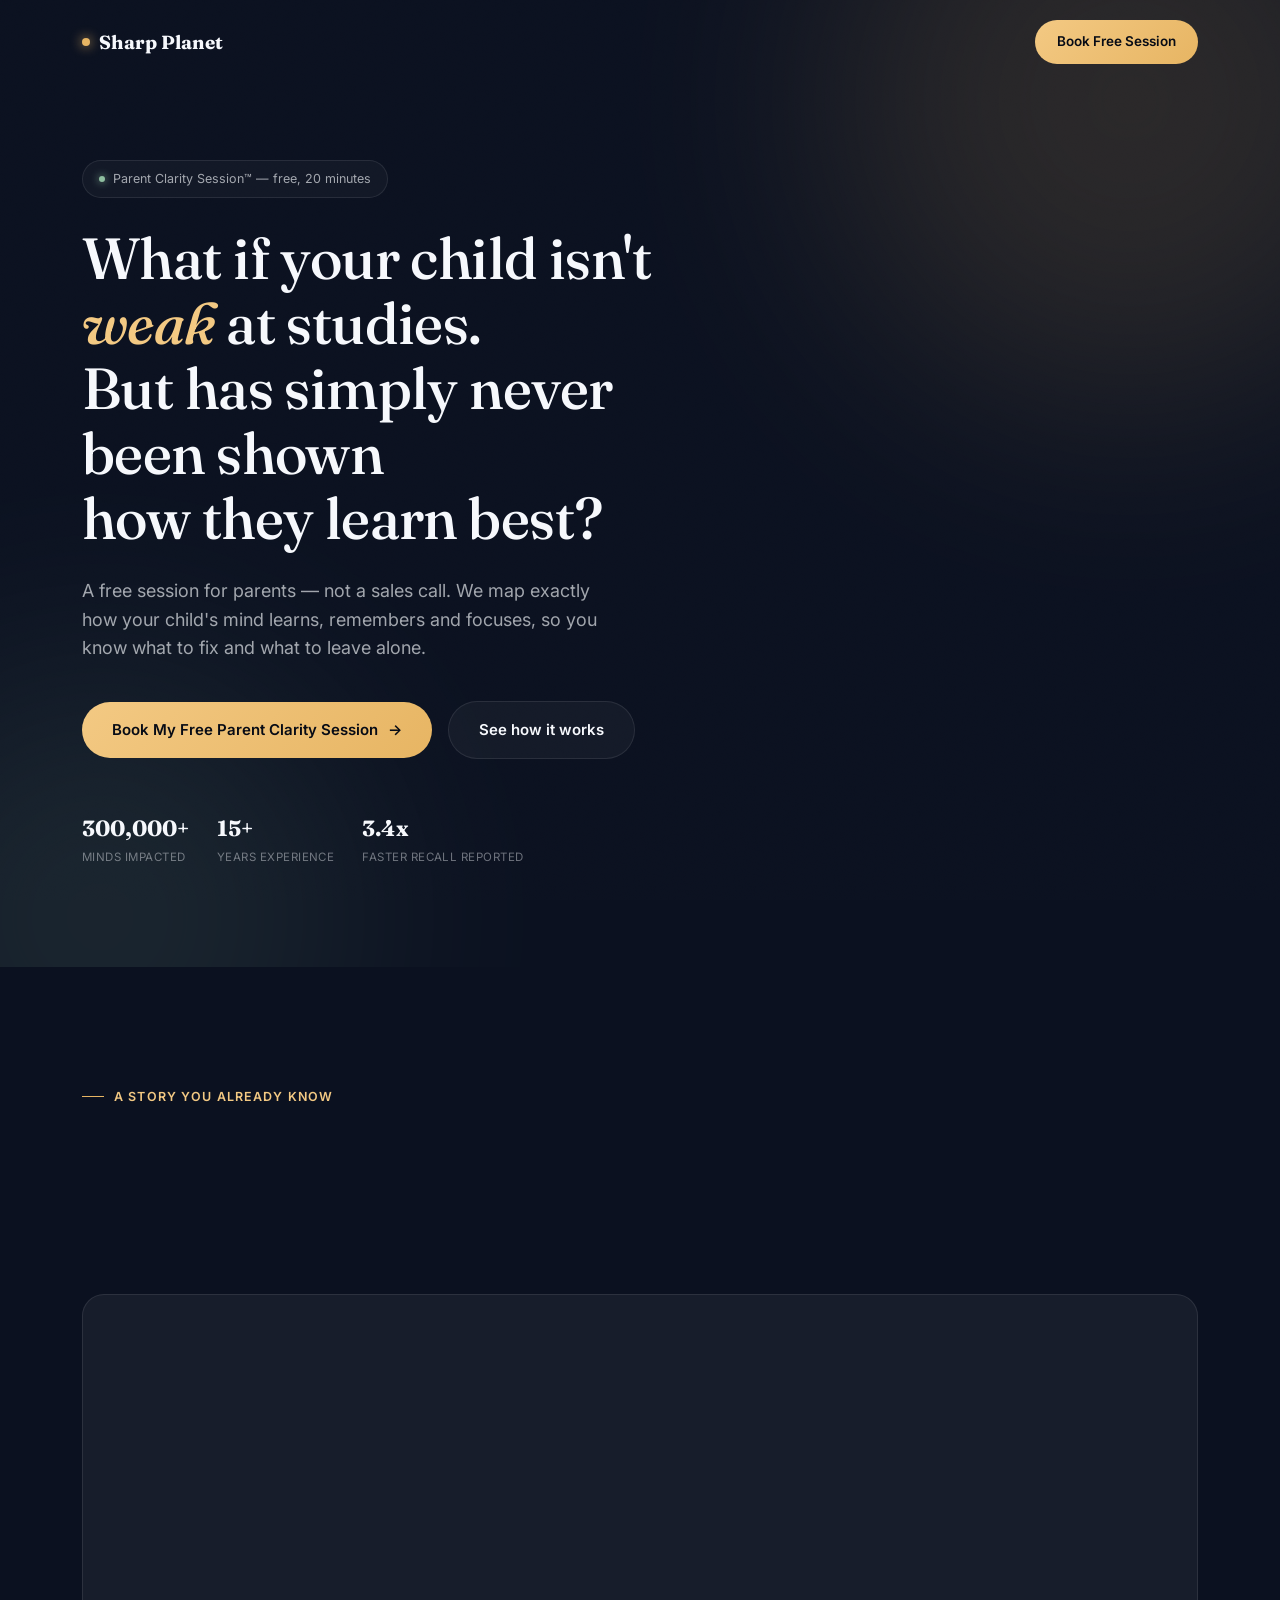
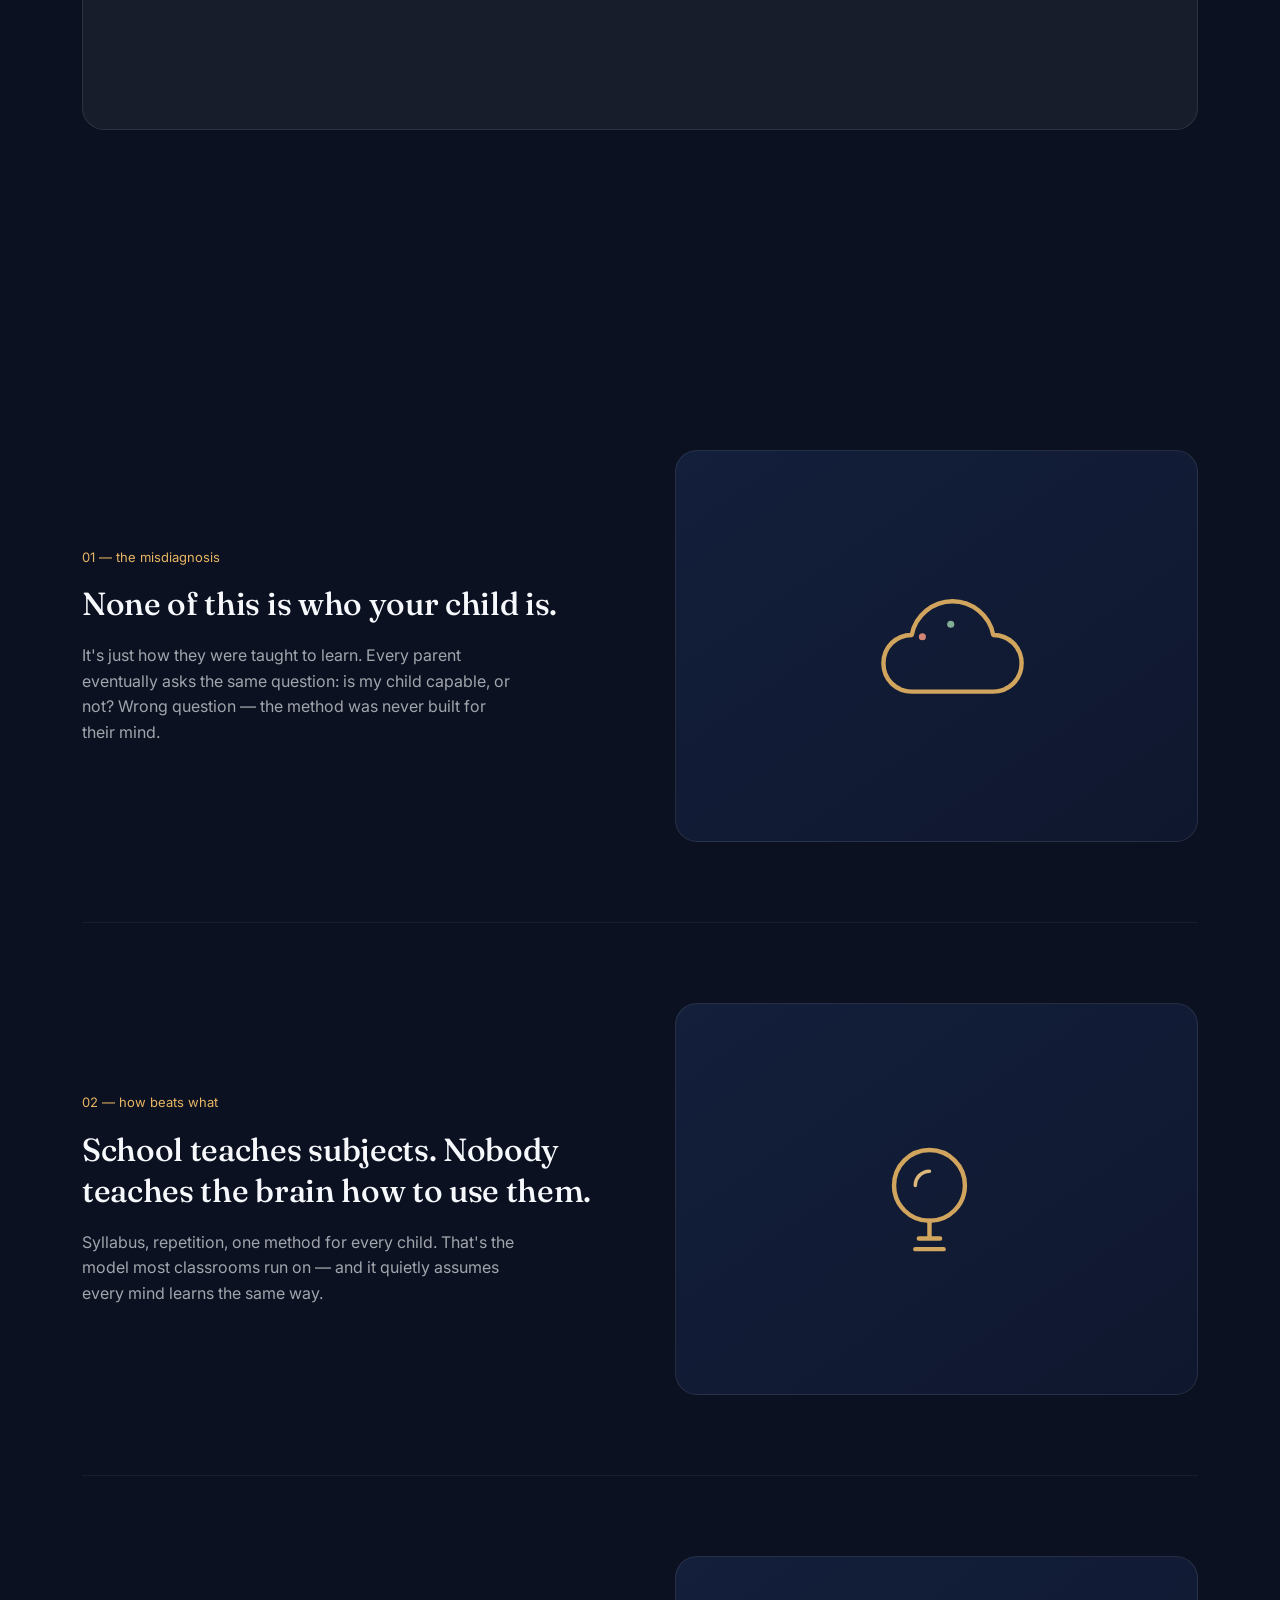
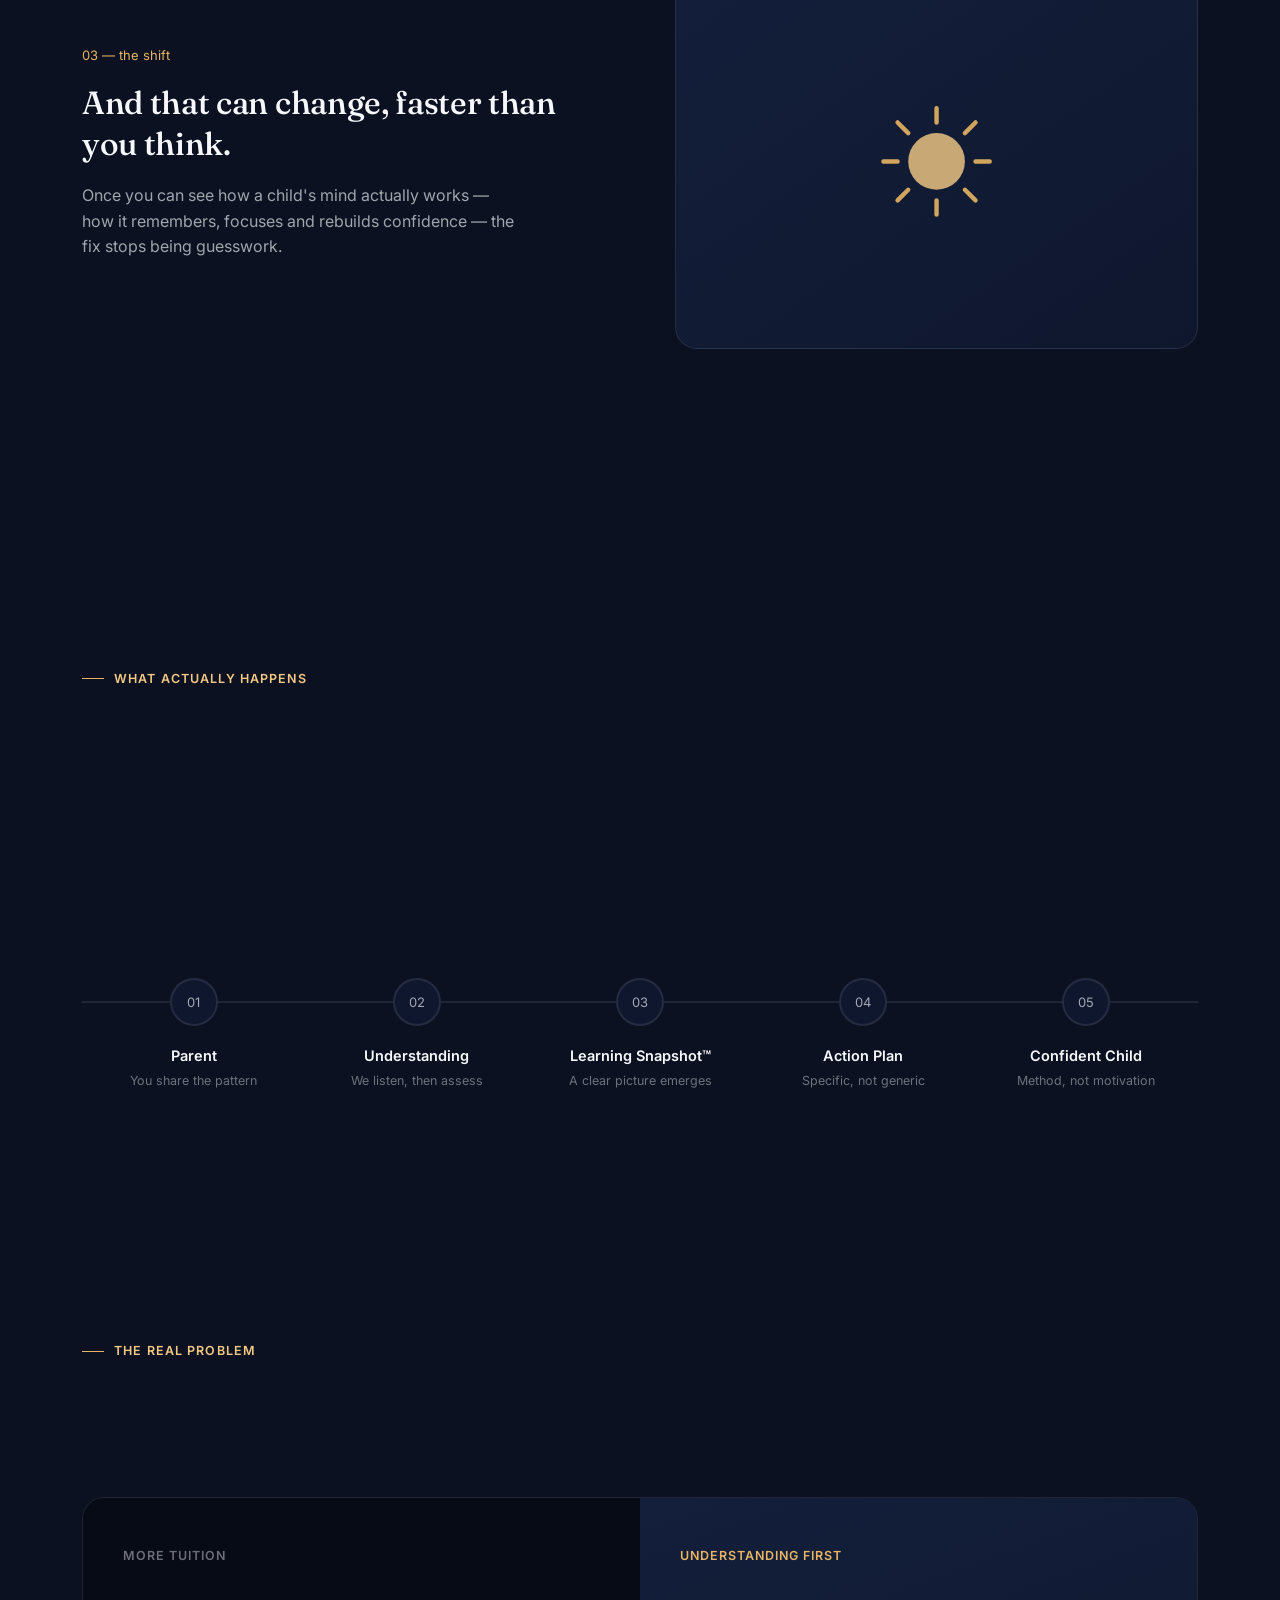
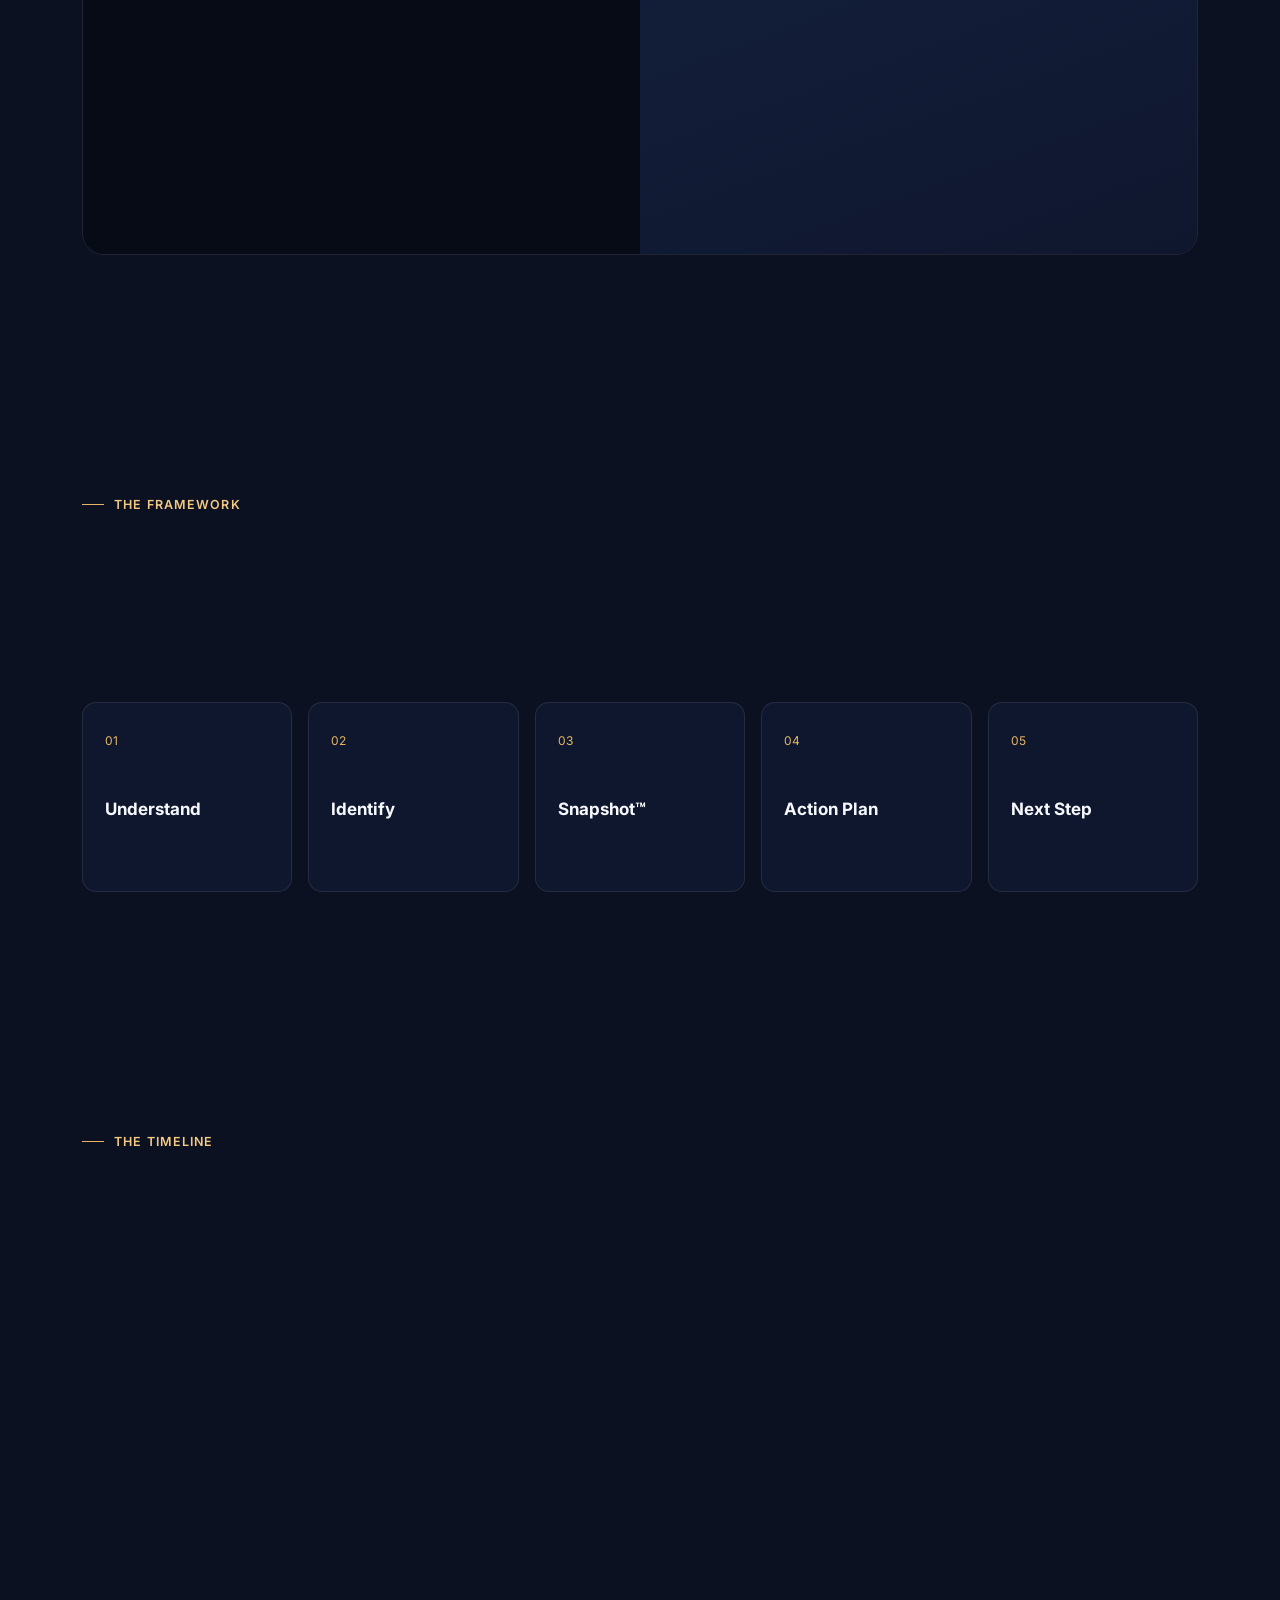
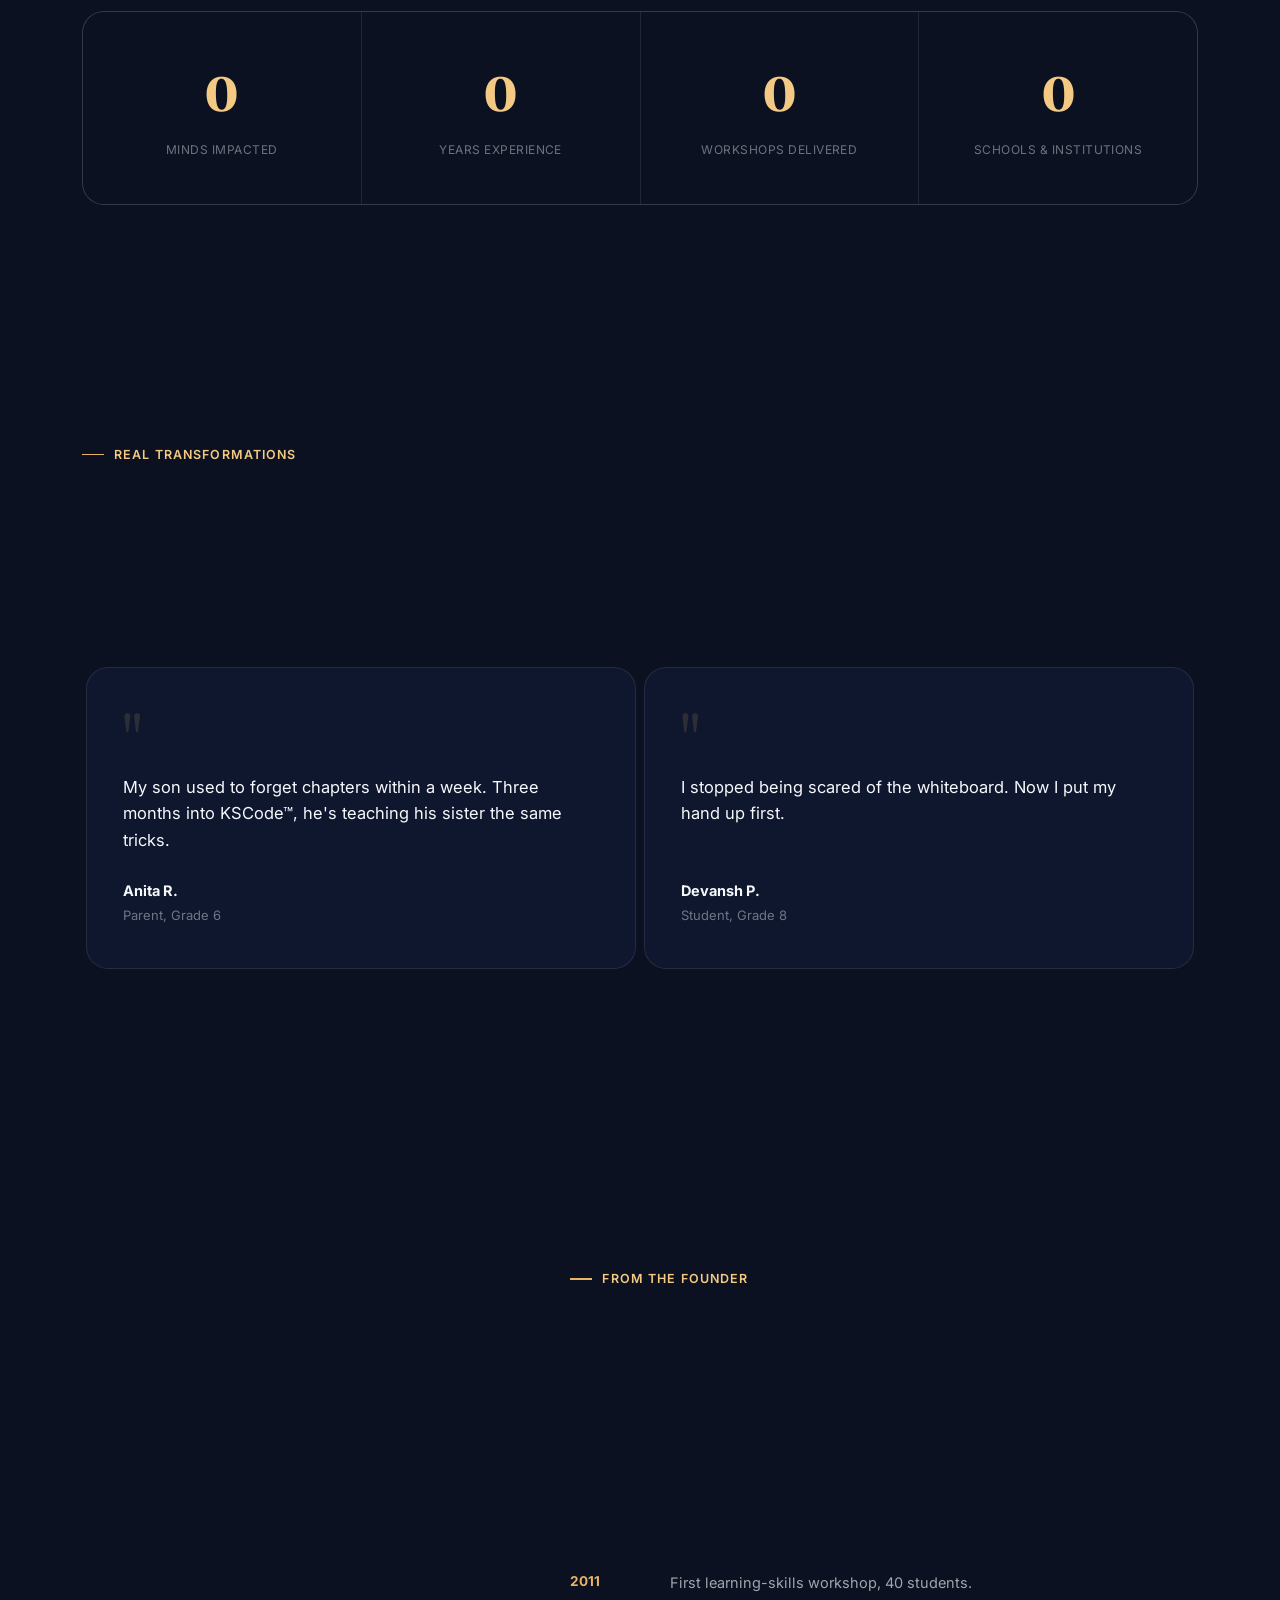
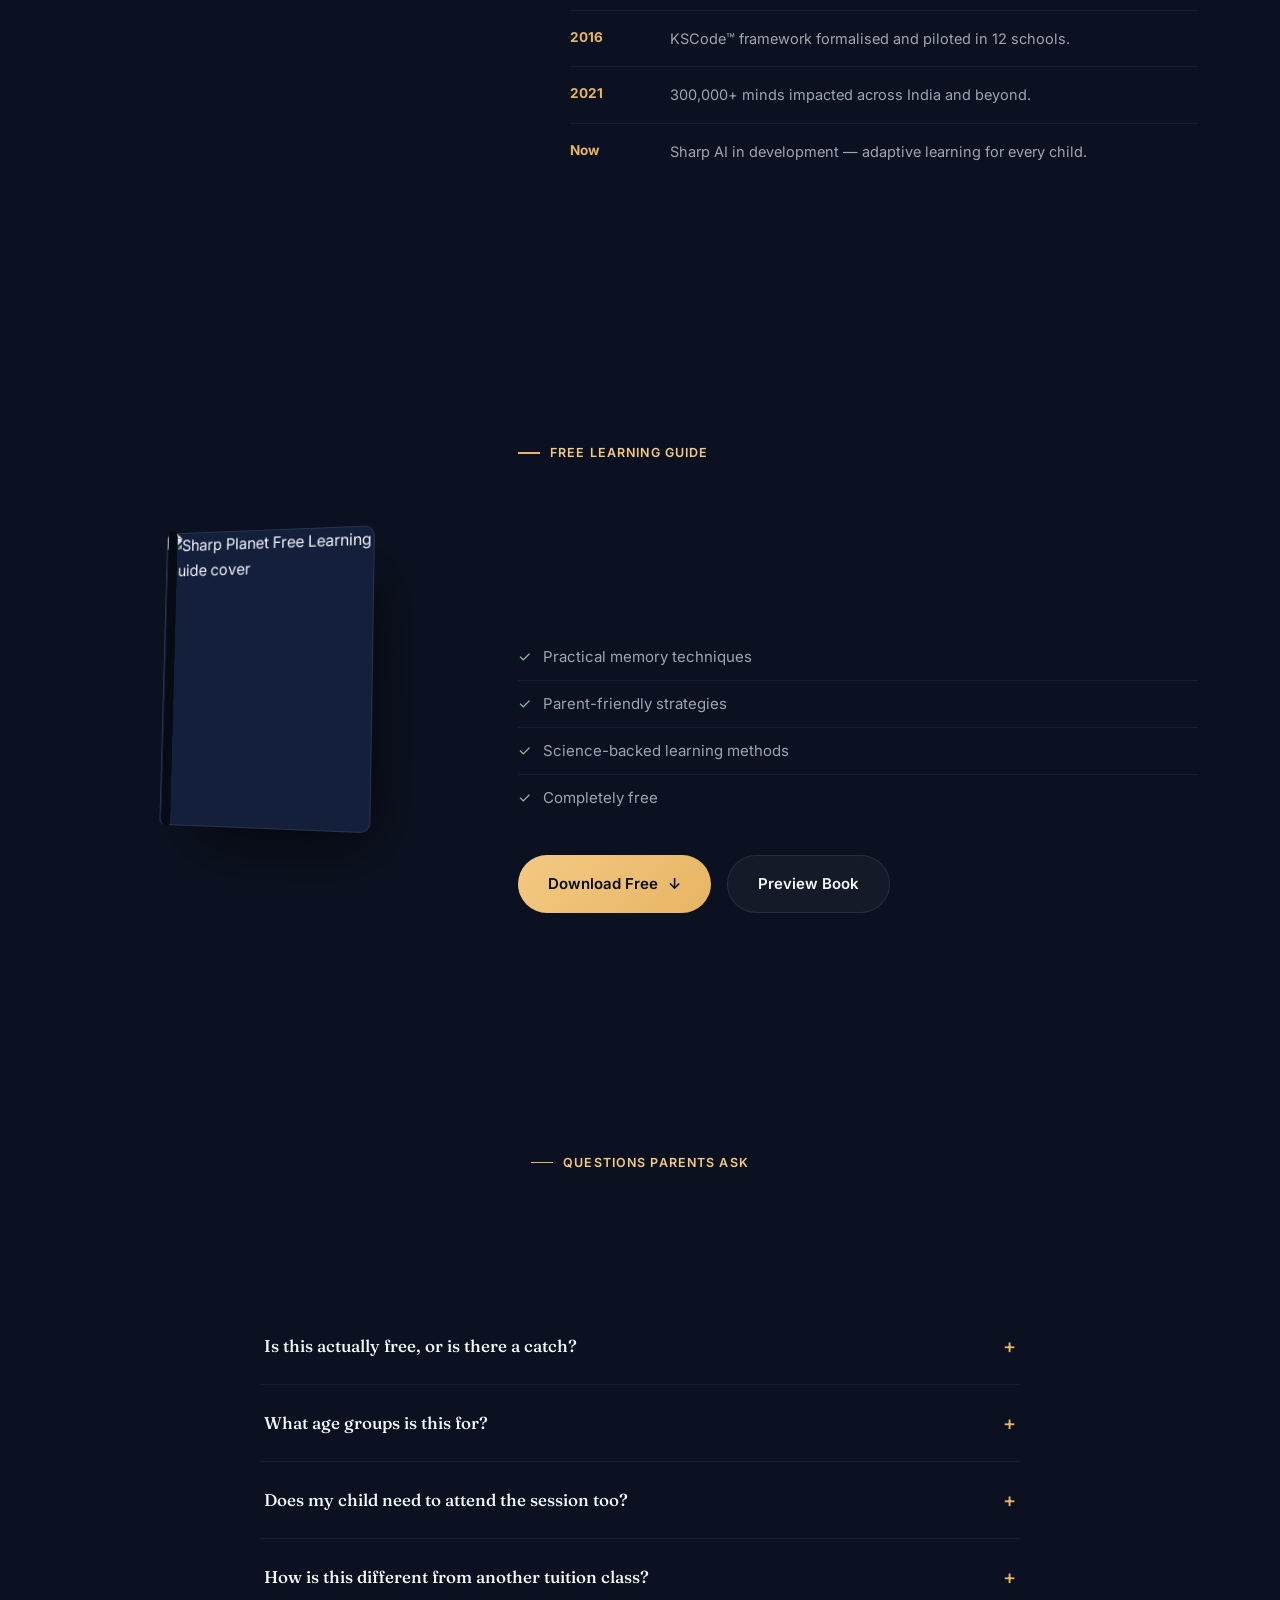
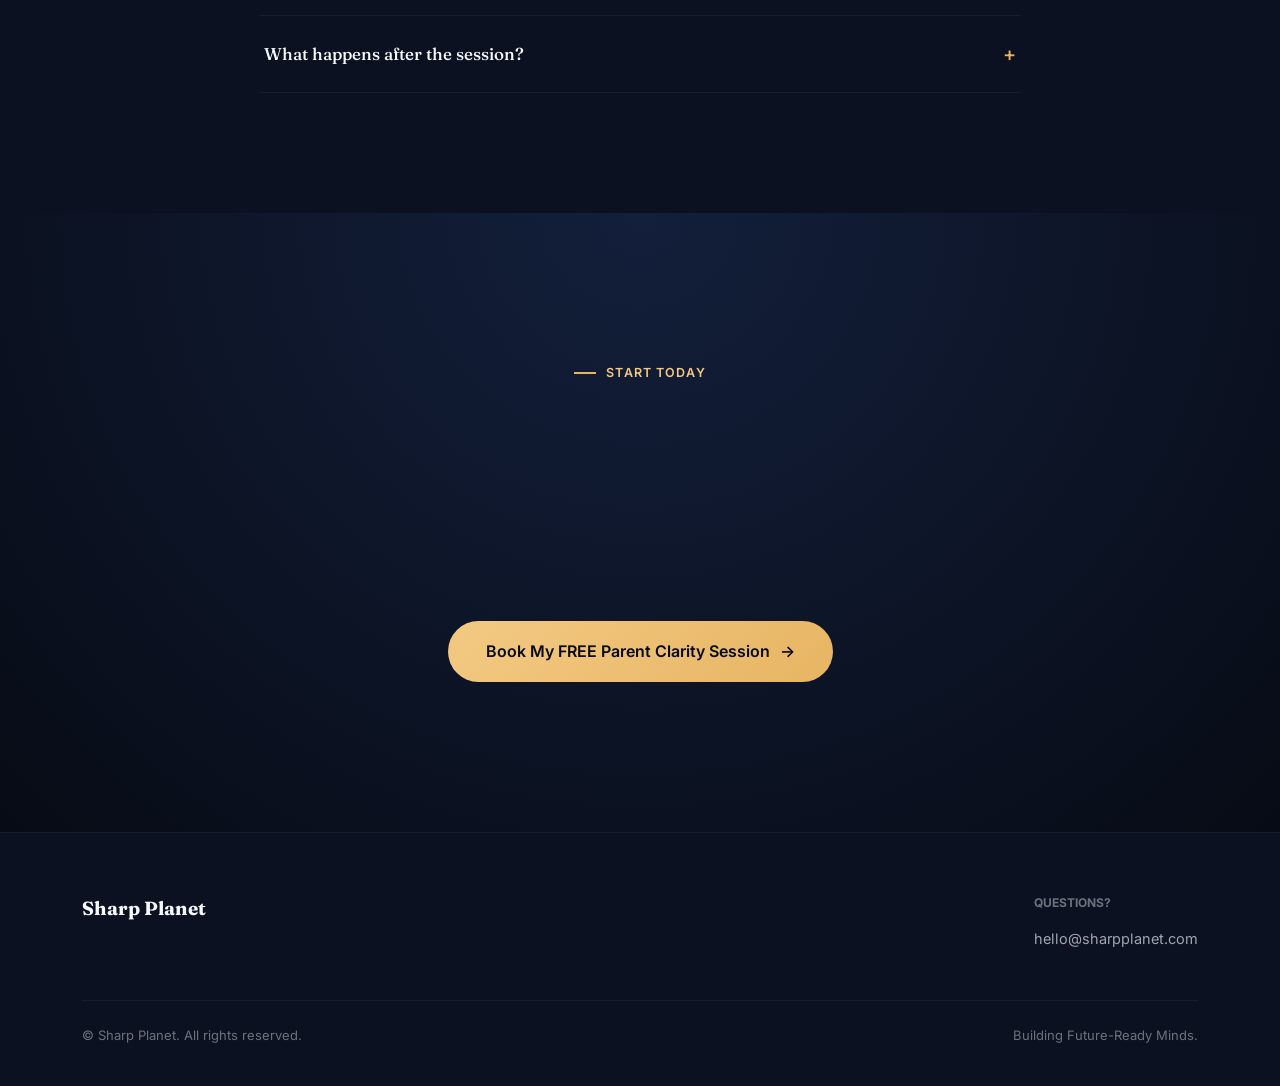
==== index.html @ b1859be6 "Initial commit" ====
<!DOCTYPE html>
<html lang="en">
<head>
<meta charset="UTF-8">
<meta name="viewport" content="width=device-width, initial-scale=1.0">
<title>Parent Clarity Session™ | Sharp Planet</title>
<meta name="description" content="A free 20-minute session to understand exactly how your child learns — and what's been getting in the way.">
<meta property="og:title" content="Parent Clarity Session™ | Sharp Planet">
<meta property="og:description" content="A free 20-minute session to understand exactly how your child learns — and what's been getting in the way.">
<meta property="og:type" content="website">
<meta property="og:image" content="https://sharpplanets.in/assets/images/book-cover.png">
<meta name="robots" content="noindex, nofollow">
<link rel="preconnect" href="https://fonts.googleapis.com">
<link rel="preconnect" href="https://fonts.gstatic.com" crossorigin>
<link href="https://fonts.googleapis.com/css2?family=Fraunces:ital,opsz,wght@0,9..144,400;0,9..144,500;0,9..144,600;1,9..144,500;1,9..144,600&family=Inter:wght@400;500;600;700;800&display=swap" rel="stylesheet">
<link rel="stylesheet" href="style.css">
</head>
<body>
<div class="grain"></div>

<nav class="nav" id="nav">
  <div class="container">
    <div class="nav-logo"><span class="dot"></span>Sharp Planet</div>
    <a href="#book-session" class="btn btn-primary nav-cta">Book Free Session</a>
  </div>
</nav>

<!-- persistent mobile cta — single funnel, no way off the page -->
<div class="sticky-cta" id="stickyCta">
  <a href="#book-session" class="btn btn-primary">Book My FREE Parent Clarity Session</a>
</div>

<!-- HERO -->
<section class="hero">
  <div class="glow-field"><div class="glow"></div><div class="glow"></div></div>
  <div class="container">
    <div class="hero-grid">
      <div>
        <div class="hero-badge"><span class="pulse"></span>Parent Clarity Session™ — free, 20 minutes</div>
        <h1>What if your child isn't <em>weak</em> at studies.<br>
        But has simply never been shown<br>how they learn best?</h1>
        <p class="hero-sub">A free session for parents — not a sales call. We map exactly how your child's mind learns, remembers and focuses, so you know what to fix and what to leave alone.</p>
        <div class="hero-actions">
          <a href="#book-session" class="btn btn-primary">Book My Free Parent Clarity Session <span class="arrow">→</span></a>
          <a href="#journey" class="btn btn-ghost">See how it works</a>
        </div>
        <div class="hero-trust">
          <div class="hero-trust-item"><b>300,000+</b><span>Minds Impacted</span></div>
          <div class="hero-trust-item"><b>15+</b><span>Years Experience</span></div>
          <div class="hero-trust-item"><b>3.4x</b><span>Faster Recall Reported</span></div>
        </div>
      </div>
      <div class="spark-card reveal">
        <svg viewBox="0 0 400 400" fill="none" xmlns="http://www.w3.org/2000/svg" aria-label="Illustration of a parent and child, with a glowing spark of understanding above the child">
          <defs>
            <radialGradient id="glowGrad" cx="50%" cy="50%" r="50%">
              <stop offset="0%" stop-color="#F3C983" stop-opacity="0.9"/>
              <stop offset="60%" stop-color="#E8927C" stop-opacity="0.35"/>
              <stop offset="100%" stop-color="#E8927C" stop-opacity="0"/>
            </radialGradient>
            <linearGradient id="figGrad1" x1="0" y1="0" x2="0" y2="1">
              <stop offset="0%" stop-color="#1C2C4F"/>
              <stop offset="100%" stop-color="#131F3B"/>
            </linearGradient>
            <linearGradient id="figGrad2" x1="0" y1="0" x2="0" y2="1">
              <stop offset="0%" stop-color="#233457"/>
              <stop offset="100%" stop-color="#16223F"/>
            </linearGradient>
          </defs>
          <circle cx="230" cy="150" r="60" fill="url(#glowGrad)" class="spark-glow"/>
          <circle cx="230" cy="150" r="9" fill="#F3C983"/>
          <g opacity=".8">
            <circle cx="270" cy="110" r="3" fill="#F3C983"/>
            <circle cx="195" cy="95" r="2.5" fill="#E8927C"/>
            <circle cx="285" cy="165" r="2" fill="#8FBFA0"/>
          </g>
          <!-- parent -->
          <path d="M70 400V300c0-38 30-68 68-68s68 30 68 68v100" fill="url(#figGrad1)"/>
          <circle cx="138" cy="196" r="34" fill="url(#figGrad1)"/>
          <!-- child -->
          <path d="M175 400v-78c0-30 24-54 54-54s54 24 54 54v78" fill="url(#figGrad2)"/>
          <circle cx="229" cy="238" r="27" fill="url(#figGrad2)"/>
          <path d="M138 262c14 10 30 10 44 0" stroke="#3A4A70" stroke-width="2" stroke-linecap="round"/>
        </svg>
        <div class="spark-badge">
          <div class="avatars"><span></span><span></span><span></span></div>
          <p>Trusted by <b>300,000+</b> families across India</p>
        </div>
      </div>
    </div>
  </div>
</section>

<!-- PROBLEM CHECKLIST -->
<section class="section" id="problem">
  <div class="container">
    <div class="eyebrow">a story you already know</div>
    <div class="problem-head">
      <h2 class="reveal">Every parent's story sounds a little like this.</h2>
    </div>
    <div class="checklist">
      <div class="check-item" data-check>
        <span class="check-num">01</span>
        <div class="check-text"><b>Studies for hours, remembers for a day</b><span>Effort isn't the problem. The method never got taught.</span></div>
        <div class="check-box"><svg viewBox="0 0 24 24" fill="none"><path d="M4 12l5 5L20 6" stroke-width="2.5" stroke-linecap="round" stroke-linejoin="round"/></svg></div>
      </div>
      <div class="check-item" data-check>
        <span class="check-num">02</span>
        <div class="check-text"><b>Ten minutes of focus, an hour of drifting</b><span>Attention isn't broken — it's untrained for the way school demands it.</span></div>
        <div class="check-box"><svg viewBox="0 0 24 24" fill="none"><path d="M4 12l5 5L20 6" stroke-width="2.5" stroke-linecap="round" stroke-linejoin="round"/></svg></div>
      </div>
      <div class="check-item" data-check>
        <span class="check-num">03</span>
        <div class="check-text"><b>Knows the answer, freezes when asked</b><span>Confidence is engineered by small wins — not a personality trait.</span></div>
        <div class="check-box"><svg viewBox="0 0 24 24" fill="none"><path d="M4 12l5 5L20 6" stroke-width="2.5" stroke-linecap="round" stroke-linejoin="round"/></svg></div>
      </div>
      <div class="check-item" data-check>
        <span class="check-num">04</span>
        <div class="check-text"><b>Dreads the test more than the topic</b><span>Exam stress is a symptom. The real fix happens weeks before exam week.</span></div>
        <div class="check-box"><svg viewBox="0 0 24 24" fill="none"><path d="M4 12l5 5L20 6" stroke-width="2.5" stroke-linecap="round" stroke-linejoin="round"/></svg></div>
      </div>
    </div>
  </div>
</section>

<!-- EMOTIONAL STORY -->
<section class="section">
  <div class="container">
    <div class="story-block">
      <div>
        <div class="story-num">01 — the misdiagnosis</div>
        <h3>None of this is who your child is.</h3>
        <p>It's just how they were taught to learn. Every parent eventually asks the same question: is my child capable, or not? Wrong question — the method was never built for their mind.</p>
      </div>
      <div class="story-visual"><svg viewBox="0 0 100 100" fill="none" xmlns="http://www.w3.org/2000/svg"><path d="M20 60c0-9 7-16 16-16 2-11 12-19 23-19s21 8 23 19c9 0 16 7 16 16s-7 16-16 16H36c-9 0-16-7-16-16z" stroke="#E7B563" stroke-width="2.5" stroke-linejoin="round"/><circle cx="42" cy="45" r="2" fill="#E8927C"/><circle cx="58" cy="38" r="2" fill="#8FBFA0"/></svg></div>
    </div>
    <div class="story-block reverse">
      <div class="story-visual"><svg viewBox="0 0 100 100" fill="none" xmlns="http://www.w3.org/2000/svg"><circle cx="46" cy="42" r="20" stroke="#E7B563" stroke-width="2.5"/><path d="M46 62v10M38 78h16M40 72h12" stroke="#E7B563" stroke-width="2.5" stroke-linecap="round"/><path d="M38 42a8 8 0 0 1 8-8" stroke="#F3C983" stroke-width="2" stroke-linecap="round"/></svg></div>
      <div>
        <div class="story-num">02 — how beats what</div>
        <h3>School teaches subjects. Nobody teaches the brain how to use them.</h3>
        <p>Syllabus, repetition, one method for every child. That's the model most classrooms run on — and it quietly assumes every mind learns the same way.</p>
      </div>
    </div>
    <div class="story-block">
      <div>
        <div class="story-num">03 — the shift</div>
        <h3>And that can change, faster than you think.</h3>
        <p>Once you can see how a child's mind actually works — how it remembers, focuses and rebuilds confidence — the fix stops being guesswork.</p>
      </div>
      <div class="story-visual"><svg viewBox="0 0 100 100" fill="none" xmlns="http://www.w3.org/2000/svg"><circle cx="50" cy="55" r="16" fill="#F3C983" opacity=".9"/><g stroke="#E7B563" stroke-width="2.5" stroke-linecap="round"><path d="M50 25v8M50 77v8M20 55h8M72 55h8M28 33l6 6M66 71l6 6M72 33l-6 6M34 71l-6 6"/></g></svg></div>
    </div>
  </div>
</section>

<!-- JOURNEY -->
<section class="section journey" id="journey">
  <div class="container">
    <div class="eyebrow">what actually happens</div>
    <h2 class="reveal" style="font-size:clamp(26px,3.6vw,42px);max-width:640px">One free session. A clear path from confusion to a confident child.</h2>
    <div class="journey-track" id="journeyTrack">
      <div class="journey-line"><div class="journey-line-fill" id="journeyFill"></div></div>
      <div class="journey-step" data-step><div class="journey-dot">01</div><b>Parent</b><span>You share the pattern</span></div>
      <div class="journey-step" data-step><div class="journey-dot">02</div><b>Understanding</b><span>We listen, then assess</span></div>
      <div class="journey-step" data-step><div class="journey-dot">03</div><b>Learning Snapshot™</b><span>A clear picture emerges</span></div>
      <div class="journey-step" data-step><div class="journey-dot">04</div><b>Action Plan</b><span>Specific, not generic</span></div>
      <div class="journey-step" data-step><div class="journey-dot">05</div><b>Confident Child</b><span>Method, not motivation</span></div>
    </div>
  </div>
</section>

<!-- COMPARISON -->
<section class="section">
  <div class="container">
    <div class="eyebrow">the real problem</div>
    <h2 class="reveal" style="font-size:clamp(26px,3.6vw,42px);max-width:680px;margin-bottom:50px">Why more tuition rarely solves this.</h2>
    <div class="compare">
      <div class="compare-col old">
        <span class="compare-label">More Tuition</span>
        <ul class="compare-list">
          <li data-cmp><span class="compare-icon">–</span>More hours, same method</li>
          <li data-cmp><span class="compare-icon">–</span>More pressure on the child</li>
          <li data-cmp><span class="compare-icon">–</span>Guesswork on what's actually wrong</li>
          <li data-cmp><span class="compare-icon">–</span>Stress-driven performance</li>
        </ul>
      </div>
      <div class="compare-col new">
        <span class="compare-label">Understanding First</span>
        <ul class="compare-list">
          <li data-cmp><span class="compare-icon">✓</span>A clear map of learning patterns</li>
          <li data-cmp><span class="compare-icon">✓</span>Confidence engineered by design</li>
          <li data-cmp><span class="compare-icon">✓</span>A specific, personalised direction</li>
          <li data-cmp><span class="compare-icon">✓</span>Calm, focused performance</li>
        </ul>
      </div>
    </div>
  </div>
</section>

<!-- KSCODE METHOD -->
<section class="section" id="method">
  <div class="container">
    <div class="eyebrow">the framework</div>
    <h2 class="reveal" style="font-size:clamp(26px,3.6vw,42px);max-width:640px">The KSCode™ Method</h2>
    <p class="reveal" style="color:var(--dim);max-width:560px;margin-top:16px">Five steps. Hover each to see what actually happens inside the session.</p>
    <div class="method-grid">
      <div class="method-card" data-method><span class="m-num">01</span><h4>Understand</h4><p>We start with your child's real pattern — not a generic checklist.</p></div>
      <div class="method-card" data-method><span class="m-num">02</span><h4>Identify</h4><p>Pinpoint exactly which learning ability is holding results back.</p></div>
      <div class="method-card" data-method><span class="m-num">03</span><h4>Snapshot™</h4><p>A clear, visual picture of how your child's mind actually learns.</p></div>
      <div class="method-card" data-method><span class="m-num">04</span><h4>Action Plan</h4><p>Specific next steps — for home, not homework battles.</p></div>
      <div class="method-card" data-method><span class="m-num">05</span><h4>Next Step</h4><p>A clear recommendation, only if it genuinely fits your child.</p></div>
    </div>
  </div>
</section>

<!-- TRANSFORMATION -->
<section class="section">
  <div class="container">
    <div class="eyebrow">the timeline</div>
    <h2 class="reveal" style="font-size:clamp(26px,3.6vw,42px);max-width:640px">What changes, and when.</h2>
    <div class="transform-grid">
      <div class="transform-card" data-tf><div class="t-when">Today</div><h4>Cramming & forgetting</h4><p>Hours of effort, little that sticks by the following week.</p></div>
      <div class="transform-card" data-tf><div class="t-when">30 Days</div><h4>New learning habits form</h4><p>The first shift — small, consistent, and visible at home.</p></div>
      <div class="transform-card" data-tf><div class="t-when">90 Days</div><h4>Retention becomes automatic</h4><p>What used to take repetition now sticks the first time.</p></div>
      <div class="transform-card" data-tf><div class="t-when">Beyond</div><h4>A future-ready mind</h4><p>A method your child owns — long after the session ends.</p></div>
    </div>
  </div>
</section>

<!-- STATS -->
<section class="section" style="padding-top:0">
  <div class="container">
    <div class="stats-grid">
      <div class="stat-cell"><div class="stat-num" data-count="300000">0</div><div class="stat-label">Minds Impacted</div></div>
      <div class="stat-cell"><div class="stat-num" data-count="15" data-suffix="+">0</div><div class="stat-label">Years Experience</div></div>
      <div class="stat-cell"><div class="stat-num" data-count="1200" data-suffix="+">0</div><div class="stat-label">Workshops Delivered</div></div>
      <div class="stat-cell"><div class="stat-num" data-count="80" data-suffix="+">0</div><div class="stat-label">Schools & Institutions</div></div>
    </div>
  </div>
</section>

<!-- TESTIMONIALS -->
<section class="section" id="stories">
  <div class="container">
    <div class="eyebrow">real transformations</div>
    <h2 class="reveal" style="font-size:clamp(26px,3.6vw,42px);max-width:640px;margin-bottom:50px">Stories from parents and students.</h2>
    <div class="testi-wrap">
      <div class="testi-track" id="testiTrack">
        <div class="testi-card"><div class="testi-inner"><div class="testi-quote-mark">"</div><p>My son used to forget chapters within a week. Three months into KSCode™, he's teaching his sister the same tricks.</p><div class="testi-author"><b>Anita R.</b><span>Parent, Grade 6</span></div></div></div>
        <div class="testi-card"><div class="testi-inner"><div class="testi-quote-mark">"</div><p>I stopped being scared of the whiteboard. Now I put my hand up first.</p><div class="testi-author"><b>Devansh P.</b><span>Student, Grade 8</span></div></div></div>
        <div class="testi-card"><div class="testi-inner"><div class="testi-quote-mark">"</div><p>We rolled KSCode™ out across two sections. Attention spans and test scores both moved within a term.</p><div class="testi-author"><b>Meera K.</b><span>Principal, Riverdale School</span></div></div></div>
        <div class="testi-card"><div class="testi-inner"><div class="testi-quote-mark">"</div><p>Exam week used to mean tears. This year, she made her own revision plan.</p><div class="testi-author"><b>Farah S.</b><span>Parent, Grade 9</span></div></div></div>
      </div>
      <div class="testi-dots" id="testiDots"></div>
    </div>
  </div>
</section>

<!-- FOUNDER -->
<section class="section" id="founder">
  <div class="container">
    <div class="founder-grid">
      <div class="founder-portrait reveal">
        <img src="https://sharpplanets.in/assets/images/founder.jpg.jpeg" alt="Founder of Sharp Planet" loading="lazy">
        <div class="founder-badge">15+ years in learning science</div>
      </div>
      <div class="founder-copy">
        <div class="eyebrow">from the founder</div>
        <h2 class="reveal">Built by someone who refused to accept the ceiling.</h2>
        <p class="reveal">Sharp Planet began with a simple, stubborn question: if two children sit through the same class and walk away with completely different outcomes, the difference isn't intelligence — it's method. That question became a system, and the system became a mission.</p>
        <div class="founder-timeline">
          <div class="founder-tl-item"><b>2011</b><span>First learning-skills workshop, 40 students.</span></div>
          <div class="founder-tl-item"><b>2016</b><span>KSCode™ framework formalised and piloted in 12 schools.</span></div>
          <div class="founder-tl-item"><b>2021</b><span>300,000+ minds impacted across India and beyond.</span></div>
          <div class="founder-tl-item"><b>Now</b><span>Sharp AI in development — adaptive learning for every child.</span></div>
        </div>
      </div>
    </div>
  </div>
</section>

<!-- BOOK -->
<section class="section book-section" id="book">
  <div class="container">
    <div class="book-grid">
      <div class="book-stage">
        <div class="book-3d">
          <div class="book-spine"></div>
          <div class="book-cover"><img src="https://sharpplanets.in/assets/images/book-cover.png" alt="Sharp Planet Free Learning Guide cover" loading="lazy"></div>
        </div>
      </div>
      <div>
        <div class="eyebrow">free learning guide</div>
        <h2 class="reveal" style="font-size:clamp(24px,3.2vw,36px)">Unlock your child's learning potential.</h2>
        <p class="reveal" style="color:var(--dim);max-width:520px;margin-top:16px">A research-backed guide packed with practical memory techniques and parent-friendly strategies — free, no strings attached.</p>
        <ul class="book-list">
          <li><span class="tick">✓</span>Practical memory techniques</li>
          <li><span class="tick">✓</span>Parent-friendly strategies</li>
          <li><span class="tick">✓</span>Science-backed learning methods</li>
          <li><span class="tick">✓</span>Completely free</li>
        </ul>
        <div class="book-actions">
          <a href="#" class="btn btn-primary">Download Free <span class="arrow">↓</span></a>
          <a href="#" class="btn btn-ghost">Preview Book</a>
        </div>
      </div>
    </div>
  </div>
</section>

<!-- FAQ -->
<section class="section">
  <div class="container">
    <div class="eyebrow" style="justify-content:center">questions parents ask</div>
    <h2 class="reveal" style="font-size:clamp(26px,3.6vw,42px);text-align:center;margin-bottom:50px">Before you book.</h2>
    <div class="faq-list">
      <div class="faq-item" data-faq>
        <button class="faq-q"><span>Is this actually free, or is there a catch?</span><span class="plus">+</span></button>
        <div class="faq-a"><p>Completely free. The session is 20 minutes of understanding your child — there's no obligation to enrol in anything afterward.</p></div>
      </div>
      <div class="faq-item" data-faq>
        <button class="faq-q"><span>What age groups is this for?</span><span class="plus">+</span></button>
        <div class="faq-a"><p>Sharp Planet works with students from Grade 4 through Grade 12, across boards and curricula.</p></div>
      </div>
      <div class="faq-item" data-faq>
        <button class="faq-q"><span>Does my child need to attend the session too?</span><span class="plus">+</span></button>
        <div class="faq-a"><p>No — the Parent Clarity Session is designed for you. We'll talk you through what to look for and how to have the right conversation at home.</p></div>
      </div>
      <div class="faq-item" data-faq>
        <button class="faq-q"><span>How is this different from another tuition class?</span><span class="plus">+</span></button>
        <div class="faq-a"><p>Tuition adds hours to a method that isn't working. This session identifies the method itself — the learning, memory and focus patterns behind the results.</p></div>
      </div>
      <div class="faq-item" data-faq>
        <button class="faq-q"><span>What happens after the session?</span><span class="plus">+</span></button>
        <div class="faq-a"><p>You'll leave with a clear picture of your child's learning profile and a specific action plan — with a next step recommended only if it's genuinely a fit.</p></div>
      </div>
    </div>
  </div>
</section>

<!-- FINAL CTA -->
<section class="final-cta" id="book-session">
  <div class="container">
    <div class="eyebrow" style="justify-content:center">start today</div>
    <h2 class="reveal">Let's find out what your child is <span class="accent">really</span> capable of.</h2>
    <p class="reveal">A free assessment. No pressure, no sales pitch — just clarity on where they are and what's possible.</p>
    <a href="#" class="btn btn-primary" style="padding:18px 38px;font-size:16px">Book My FREE Parent Clarity Session <span class="arrow">→</span></a>
  </div>
</section>

<footer>
  <div class="container">
    <div class="footer-grid">
      <div class="footer-brand">Sharp Planet</div>
      <div class="footer-col"><b>Questions?</b>
        <a href="mailto:hello@sharpplanet.com">hello@sharpplanet.com</a>
      </div>
    </div>
    <div class="footer-bottom">
      <span>© Sharp Planet. All rights reserved.</span>
      <span>Building Future-Ready Minds.</span>
    </div>
  </div>
</footer>

<script src="https://cdnjs.cloudflare.com/ajax/libs/gsap/3.12.5/gsap.min.js"></script>
<script src="https://cdnjs.cloudflare.com/ajax/libs/gsap/3.12.5/ScrollTrigger.min.js"></script>
<script src="script.js"></script>
</body>
</html>
---- style.css ----
:root{
  --navy-950:#070B15;
  --navy-900:#0B1120;
  --navy-850:#0F172E;
  --navy-800:#131F3B;
  --navy-700:#1C2C4F;
  --line:rgba(255,255,255,.09);
  --line-soft:rgba(255,255,255,.05);
  --white:#F6F8FC;
  --dim:rgba(246,248,252,.64);
  --dim2:rgba(246,248,252,.42);
  --gold:#E7B563;
  --gold-bright:#F3C983;
  --gold-dim:rgba(231,181,99,.14);
  --blush:#E8927C;
  --sage:#8FBFA0;
  --display:'Fraunces',serif;
  --body:'Inter',sans-serif;
  --label:'Inter',sans-serif;
  --r-xl:32px;
  --r-lg:22px;
  --r-md:14px;
  --r-sm:8px;
  --ease:cubic-bezier(.16,.84,.44,1);
}
*,*::before,*::after{box-sizing:border-box;margin:0;padding:0}
html{scroll-behavior:smooth}
body{
  background:var(--navy-900);
  color:var(--white);
  font-family:var(--body);
  font-size:16px;
  line-height:1.6;
  overflow-x:hidden;
  -webkit-font-smoothing:antialiased;
}
img{max-width:100%;display:block}
a{color:inherit;text-decoration:none}
button{font-family:inherit;cursor:pointer;border:none;background:none;color:inherit}
.container{max-width:1180px;margin:0 auto;padding:0 32px}
::selection{background:var(--gold-dim);color:var(--gold-bright)}
:focus-visible{outline:2px solid var(--gold);outline-offset:3px;border-radius:4px}

@media (prefers-reduced-motion: reduce){
  *{animation-duration:.01ms !important;animation-iteration-count:1 !important;transition-duration:.01ms !important;scroll-behavior:auto !important}
}

/* ---------- shared elements ---------- */
.eyebrow{
  font-family:var(--label);
  font-weight:600;
  font-size:12.5px;
  letter-spacing:.09em;
  text-transform:uppercase;
  color:var(--gold-bright);
  display:flex;
  align-items:center;
  gap:10px;
  margin-bottom:18px;
}
.eyebrow::before{content:'';width:22px;height:1.5px;background:var(--gold);display:inline-block}
h1,h2,h3{font-family:var(--display);font-weight:500;letter-spacing:-.01em}
.section{padding:120px 0}
@media(max-width:768px){.section{padding:80px 0}}
.grain{
  position:fixed;inset:0;pointer-events:none;z-index:2;opacity:.035;mix-blend-mode:overlay;
  background-image:url("data:image/svg+xml,%3Csvg xmlns='http://www.w3.org/2000/svg' width='100' height='100'%3E%3Cfilter id='n'%3E%3CfeTurbulence type='fractalNoise' baseFrequency='0.9' numOctaves='2' stitchTiles='stitch'/%3E%3C/filter%3E%3Crect width='100%25' height='100%25' filter='url(%23n)'/%3E%3C/svg%3E");
}
.glow-field{position:absolute;inset:0;overflow:hidden;pointer-events:none}
.glow{position:absolute;border-radius:50%;filter:blur(120px);opacity:.35}

.btn{
  display:inline-flex;align-items:center;gap:10px;
  padding:16px 30px;border-radius:999px;
  font-family:var(--body);font-weight:600;font-size:15px;
  position:relative;overflow:hidden;
  transition:transform .35s var(--ease);
}
.btn-primary{background:linear-gradient(135deg,var(--gold-bright),var(--gold));color:var(--navy-950)}
.btn-primary:hover{transform:translateY(-2px)}
.btn-ghost{background:rgba(255,255,255,.04);border:1px solid var(--line);color:var(--white)}
.btn-ghost:hover{background:rgba(255,255,255,.08)}
.btn .arrow{transition:transform .3s var(--ease)}
.btn:hover .arrow{transform:translateX(4px)}

.glass{
  background:linear-gradient(180deg,rgba(255,255,255,.05),rgba(255,255,255,.015));
  border:1px solid var(--line);
  backdrop-filter:blur(20px);
  border-radius:var(--r-lg);
}

/* ---------- nav ---------- */
.nav{
  position:fixed;top:0;left:0;right:0;z-index:100;
  padding:20px 0;transition:padding .4s var(--ease),background .4s var(--ease);
}
.nav.scrolled{padding:12px 0;background:rgba(7,11,21,.72);backdrop-filter:blur(16px);border-bottom:1px solid var(--line-soft)}
.nav .container{display:flex;align-items:center;justify-content:space-between}
.nav-logo{font-family:var(--display);font-weight:700;font-size:19px;display:flex;align-items:center;gap:9px}
.nav-logo .dot{width:8px;height:8px;border-radius:50%;background:var(--gold);box-shadow:0 0 12px var(--gold)}
.nav-cta{padding:11px 22px;font-size:13.5px}

/* sticky mobile cta bar — landing page, single conversion goal */
.sticky-cta{
  position:fixed;left:0;right:0;bottom:0;z-index:120;padding:12px 16px;
  background:rgba(7,11,21,.9);backdrop-filter:blur(14px);border-top:1px solid var(--line);
  display:flex;transform:translateY(120%);transition:transform .4s var(--ease);
}
.sticky-cta.show{transform:translateY(0)}
.sticky-cta .btn{width:100%;justify-content:center;padding:14px 20px}
@media(min-width:769px){.sticky-cta{display:none}}

/* ---------- hero ---------- */
.hero{
  position:relative;min-height:100vh;display:flex;align-items:center;
  padding:160px 0 100px;
}
.hero .glow-field .glow:nth-child(1){width:600px;height:600px;background:var(--gold);top:-200px;right:-150px;opacity:.14}
.hero .glow-field .glow:nth-child(2){width:500px;height:500px;background:var(--sage);bottom:-200px;left:-150px;opacity:.12}
.hero-grid{display:grid;grid-template-columns:1.1fr .9fr;gap:64px;align-items:center;position:relative;z-index:2}
@media(max-width:980px){.hero-grid{grid-template-columns:1fr}}
.hero-badge{
  display:inline-flex;align-items:center;gap:8px;
  font-family:var(--label);font-size:12.5px;color:var(--dim);
  padding:8px 16px;border-radius:999px;border:1px solid var(--line);
  background:rgba(255,255,255,.03);margin-bottom:28px;
}
.hero-badge .pulse{width:6px;height:6px;border-radius:50%;background:var(--sage);box-shadow:0 0 8px var(--sage);animation:pulse 2s infinite}
@keyframes pulse{0%,100%{opacity:1}50%{opacity:.3}}
.hero h1{
  font-size:clamp(34px,4.8vw,58px);
  line-height:1.12;
  margin-bottom:26px;
}
.hero h1 em{font-style:italic;color:var(--gold-bright)}
.hero-sub{font-size:18px;color:var(--dim);max-width:520px;margin-bottom:38px}
.hero-actions{display:flex;flex-wrap:wrap;gap:16px;align-items:center;margin-bottom:52px}
.hero-trust{display:flex;flex-wrap:wrap;gap:28px}
.hero-trust-item{display:flex;flex-direction:column;gap:2px}
.hero-trust-item b{font-family:var(--display);font-size:22px}
.hero-trust-item span{font-family:var(--label);font-size:11.5px;color:var(--dim2);text-transform:uppercase;letter-spacing:.04em}

/* hero illustration — "the spark of clarity" */
.spark-card{
  border-radius:var(--r-xl);overflow:hidden;position:relative;
  background:linear-gradient(165deg,var(--navy-800),var(--navy-950));
  border:1px solid var(--line);
  box-shadow:0 50px 90px -30px rgba(0,0,0,.65);
  aspect-ratio:1/1;display:flex;align-items:center;justify-content:center;
}
.spark-card svg{width:78%;height:78%}
.spark-badge{
  position:absolute;left:20px;bottom:20px;right:20px;
  display:flex;align-items:center;gap:12px;padding:14px 18px;border-radius:999px;
  background:rgba(7,11,21,.7);backdrop-filter:blur(12px);border:1px solid var(--line);
}
.spark-badge .avatars{display:flex}
.spark-badge .avatars span{
  width:26px;height:26px;border-radius:50%;border:2px solid var(--navy-900);
  background:linear-gradient(135deg,var(--gold),var(--blush));margin-left:-8px;
}
.spark-badge .avatars span:first-child{margin-left:0}
.spark-badge p{font-size:12.5px;color:var(--dim)}
.spark-badge p b{color:var(--white);font-family:var(--body)}
@keyframes float-gentle{0%,100%{transform:translateY(0)}50%{transform:translateY(-8px)}}
.spark-glow{animation:pulse-soft 3.2s ease-in-out infinite}
@keyframes pulse-soft{0%,100%{opacity:.55;r:36}50%{opacity:.9;r:42}}

/* ---------- problem checklist ---------- */
.problem-head{max-width:640px;margin-bottom:64px}
.problem-head h2{font-size:clamp(26px,3.6vw,42px);line-height:1.25}
.checklist{display:grid;gap:1px;background:var(--line-soft);border:1px solid var(--line);border-radius:var(--r-lg);overflow:hidden}
.check-item{
  display:grid;grid-template-columns:56px 1fr auto;align-items:center;gap:20px;
  padding:26px 30px;background:var(--navy-900);
  opacity:0;transform:translateX(-24px);transition:opacity .6s var(--ease),transform .6s var(--ease);
}
.check-item.in-view{opacity:1;transform:translateX(0)}
.check-num{font-family:var(--label);color:var(--dim2);font-size:13px}
.check-box{
  width:26px;height:26px;border-radius:7px;border:1.5px solid var(--line);
  display:flex;align-items:center;justify-content:center;position:relative;
}
.check-item.in-view .check-box{border-color:var(--gold);background:var(--gold-dim)}
.check-box svg{width:14px;height:14px;stroke:var(--gold);opacity:0;transform:scale(.5);transition:opacity .3s .2s,transform .3s .2s}
.check-item.in-view .check-box svg{opacity:1;transform:scale(1)}
.check-text b{font-family:var(--body);font-weight:600;font-size:17px;display:block;margin-bottom:3px}
.check-text span{color:var(--dim);font-size:14.5px}

/* ---------- story alternating ---------- */
.story-block{
  display:grid;grid-template-columns:1fr 1fr;gap:70px;align-items:center;
  padding:80px 0;border-top:1px solid var(--line-soft);
}
.story-block:first-of-type{border-top:none}
.story-block.reverse .story-visual{order:2}
@media(max-width:860px){.story-block,.story-block.reverse .story-visual{grid-template-columns:1fr;order:0}.story-block{grid-template-columns:1fr}}
.story-num{font-family:var(--label);color:var(--gold);font-size:13px;margin-bottom:16px}
.story-block h3{font-size:clamp(22px,3vw,32px);line-height:1.3;margin-bottom:18px}
.story-block p{color:var(--dim);font-size:16px;max-width:440px}
.story-visual{
  aspect-ratio:4/3;border-radius:var(--r-lg);position:relative;overflow:hidden;
  background:linear-gradient(145deg,var(--navy-800),var(--navy-850));
  border:1px solid var(--line);display:flex;align-items:center;justify-content:center;
}
.story-visual svg{width:34%;opacity:.9}

/* ---------- journey timeline ---------- */
.journey{position:relative}
.journey-track{
  display:flex;justify-content:space-between;position:relative;margin-top:70px;
  padding-bottom:10px;
}
.journey-line{position:absolute;top:23px;left:0;right:0;height:2px;background:var(--line)}
.journey-line-fill{position:absolute;top:0;left:0;height:100%;width:0%;background:linear-gradient(90deg,var(--gold),var(--sage));transition:width 1.4s var(--ease)}
.journey-step{display:flex;flex-direction:column;align-items:center;text-align:center;position:relative;flex:1;padding:0 6px}
.journey-dot{
  width:48px;height:48px;border-radius:50%;background:var(--navy-850);border:2px solid var(--line);
  display:flex;align-items:center;justify-content:center;font-family:var(--label);font-size:13px;color:var(--dim);
  margin-bottom:18px;transition:all .5s var(--ease);position:relative;z-index:1;
}
.journey-step.active .journey-dot{border-color:var(--gold);color:var(--gold);background:var(--gold-dim);box-shadow:0 0 0 6px rgba(231,181,99,.08)}
.journey-step b{font-size:14.5px;font-weight:600}
.journey-step span{font-size:12.5px;color:var(--dim2);margin-top:4px}
@media(max-width:768px){.journey-track{flex-direction:column;gap:34px;align-items:flex-start}.journey-line,.journey-line-fill{display:none}.journey-step{flex-direction:row;text-align:left;gap:16px}.journey-dot{margin-bottom:0}}

/* ---------- comparison split ---------- */
.compare{display:grid;grid-template-columns:1fr 1fr;border-radius:var(--r-lg);overflow:hidden;border:1px solid var(--line)}
@media(max-width:768px){.compare{grid-template-columns:1fr}}
.compare-col{padding:48px 40px}
.compare-col.old{background:var(--navy-950)}
.compare-col.new{background:linear-gradient(160deg,var(--navy-800),var(--navy-850))}
.compare-label{font-family:var(--label);font-weight:600;font-size:12.5px;letter-spacing:.08em;text-transform:uppercase;margin-bottom:26px;display:block}
.compare-col.old .compare-label{color:var(--dim2)}
.compare-col.new .compare-label{color:var(--gold)}
.compare-list{list-style:none}
.compare-list li{
  padding:14px 0;border-bottom:1px solid var(--line-soft);font-size:15.5px;
  display:flex;align-items:center;gap:12px;
  opacity:0;transform:translateY(10px);transition:opacity .5s var(--ease),transform .5s var(--ease);
}
.compare-list li.in-view{opacity:1;transform:translateY(0)}
.compare-col.old .compare-list li{color:var(--dim2)}
.compare-col.new .compare-list li{color:var(--white)}
.compare-list li:last-child{border-bottom:none}
.compare-icon{font-family:var(--label);font-size:13px;flex-shrink:0}
.compare-col.old .compare-icon{color:var(--dim2)}
.compare-col.new .compare-icon{color:var(--sage)}

/* ---------- method cards (KSCode) ---------- */
.method-grid{display:grid;grid-template-columns:repeat(5,1fr);gap:16px;margin-top:60px}
@media(max-width:980px){.method-grid{grid-template-columns:repeat(2,1fr)}}
@media(max-width:560px){.method-grid{grid-template-columns:1fr}}
.method-card{
  padding:28px 22px;border-radius:var(--r-md);border:1px solid var(--line);
  background:var(--navy-850);cursor:pointer;transition:all .4s var(--ease);position:relative;overflow:hidden;min-height:190px;
  display:flex;flex-direction:column;justify-content:space-between;
}
.method-card:hover,.method-card.active{background:linear-gradient(160deg,var(--navy-800),var(--navy-700));border-color:var(--gold);transform:translateY(-6px)}
.method-card .m-num{font-family:var(--label);font-size:12px;color:var(--gold)}
.method-card h4{font-size:17px;margin:14px 0 8px}
.method-card p{font-size:13.5px;color:var(--dim2);max-height:0;opacity:0;overflow:hidden;transition:all .4s var(--ease)}
.method-card:hover p,.method-card.active p{max-height:100px;opacity:1;margin-top:4px}

/* ---------- transformation ---------- */
.transform-grid{display:grid;grid-template-columns:repeat(4,1fr);gap:18px;margin-top:60px}
@media(max-width:900px){.transform-grid{grid-template-columns:repeat(2,1fr)}}
@media(max-width:560px){.transform-grid{grid-template-columns:1fr}}
.transform-card{
  padding:30px 26px;border-radius:var(--r-md);border:1px solid var(--line);background:var(--navy-850);
  position:relative;opacity:0;transform:translateY(16px);transition:opacity .6s var(--ease),transform .6s var(--ease);
}
.transform-card.in-view{opacity:1;transform:translateY(0)}
.transform-card .t-when{font-family:var(--label);font-size:12px;color:var(--gold);margin-bottom:14px}
.transform-card h4{font-size:17px;margin-bottom:8px;line-height:1.4}
.transform-card p{font-size:13.5px;color:var(--dim2)}
.transform-arrow{display:flex;align-items:center;justify-content:center;color:var(--dim2)}
@media(max-width:900px){.transform-arrow{display:none}}

/* ---------- stats ---------- */
.stats-grid{display:grid;grid-template-columns:repeat(4,1fr);gap:1px;background:var(--line);border:1px solid var(--line);border-radius:var(--r-lg);overflow:hidden}
@media(max-width:768px){.stats-grid{grid-template-columns:repeat(2,1fr)}}
.stat-cell{background:var(--navy-900);padding:44px 30px;text-align:center}
.stat-num{font-family:var(--display);font-size:clamp(32px,4vw,48px);font-weight:700;color:var(--gold-bright)}
.stat-label{font-family:var(--label);font-size:12px;color:var(--dim2);text-transform:uppercase;letter-spacing:.04em;margin-top:8px}

/* ---------- testimonials ---------- */
.testi-wrap{position:relative;overflow:hidden}
.testi-track{display:flex;transition:transform .6s var(--ease)}
.testi-card{
  flex:0 0 100%;padding:0 4px;
}
@media(min-width:860px){.testi-card{flex:0 0 50%}}
.testi-inner{
  padding:40px 36px;border-radius:var(--r-lg);border:1px solid var(--line);
  background:var(--navy-850);height:100%;display:flex;flex-direction:column;
}
.testi-quote-mark{font-family:var(--display);font-size:60px;color:var(--gold-dim);line-height:1;margin-bottom:6px}
.testi-inner p{font-size:16.5px;line-height:1.6;color:var(--white);margin-bottom:26px;flex:1}
.testi-author b{display:block;font-size:14.5px}
.testi-author span{font-size:13px;color:var(--dim2);font-family:var(--label)}
.testi-dots{display:flex;gap:8px;justify-content:center;margin-top:36px}
.testi-dot{width:8px;height:8px;border-radius:50%;background:var(--line);transition:all .3s}
.testi-dot.active{background:var(--gold);width:22px;border-radius:4px}

/* ---------- founder ---------- */
.founder-grid{display:grid;grid-template-columns:.8fr 1.2fr;gap:70px;align-items:center}
@media(max-width:900px){.founder-grid{grid-template-columns:1fr}}
.founder-portrait{border-radius:var(--r-lg);overflow:hidden;border:1px solid var(--line);position:relative;aspect-ratio:3/4}
.founder-portrait img{width:100%;height:100%;object-fit:cover}
.founder-badge{position:absolute;bottom:18px;left:18px;padding:10px 16px;border-radius:999px;background:rgba(7,11,21,.75);backdrop-filter:blur(10px);font-family:var(--label);font-size:12px;border:1px solid var(--line)}
.founder-copy h2{font-size:clamp(24px,3.2vw,36px);margin-bottom:20px;line-height:1.3}
.founder-copy p{color:var(--dim);margin-bottom:32px;max-width:520px}
.founder-timeline{display:flex;flex-direction:column;gap:0}
.founder-tl-item{display:grid;grid-template-columns:80px 1fr;gap:20px;padding:16px 0;border-top:1px solid var(--line-soft)}
.founder-tl-item:first-child{border-top:none}
.founder-tl-item b{font-family:var(--label);color:var(--gold);font-size:13.5px}
.founder-tl-item span{font-size:14.5px;color:var(--dim)}

/* ---------- book ---------- */
.book-section{position:relative}
.book-grid{display:grid;grid-template-columns:.7fr 1.3fr;gap:70px;align-items:center}
@media(max-width:900px){.book-grid{grid-template-columns:1fr;text-align:center}}
.book-stage{perspective:1200px;display:flex;justify-content:center}
.book-3d{
  width:220px;height:300px;position:relative;transform-style:preserve-3d;
  transition:transform .5s var(--ease);transform:rotateY(-18deg) rotateX(4deg);
}
.book-stage:hover .book-3d{transform:rotateY(-30deg) rotateX(6deg)}
.book-cover,.book-spine,.book-back{position:absolute;top:0;left:0;width:100%;height:100%;border-radius:6px 10px 10px 6px;overflow:hidden}
.book-cover{background:var(--navy-800);border:1px solid var(--line);box-shadow:20px 30px 60px -20px rgba(0,0,0,.7)}
.book-cover img{width:100%;height:100%;object-fit:cover}
.book-spine{width:24px;transform:rotateY(-90deg) translateZ(-12px) translateX(0px);background:var(--navy-950);left:0;transform-origin:left}
.book-list{list-style:none;margin:28px 0 34px}
.book-list li{padding:11px 0;border-bottom:1px solid var(--line-soft);color:var(--dim);font-size:15px;display:flex;gap:12px;align-items:center}
.book-list li:last-child{border-bottom:none}
.book-list .tick{color:var(--sage);font-family:var(--label)}
.book-actions{display:flex;gap:16px;flex-wrap:wrap}
@media(max-width:900px){.book-actions{justify-content:center}}

/* ---------- faq ---------- */
.faq-list{max-width:760px;margin:0 auto}
.faq-item{border-bottom:1px solid var(--line-soft)}
.faq-q{
  width:100%;display:flex;justify-content:space-between;align-items:center;
  padding:26px 4px;font-family:var(--display);font-size:17px;font-weight:500;text-align:left;
}
.faq-q .plus{font-family:var(--label);color:var(--gold);transition:transform .3s var(--ease);font-size:20px}
.faq-item.open .faq-q .plus{transform:rotate(45deg)}
.faq-a{max-height:0;overflow:hidden;transition:max-height .4s var(--ease)}
.faq-a p{padding:0 4px 26px;color:var(--dim);font-size:15px;max-width:640px}

/* ---------- final cta ---------- */
.final-cta{
  text-align:center;position:relative;padding:150px 0;
  background:radial-gradient(ellipse at 50% 0%,var(--navy-800),var(--navy-950));
}
.final-cta h2{font-size:clamp(30px,5vw,56px);line-height:1.15;max-width:820px;margin:0 auto 20px}
.final-cta h2 .accent{color:var(--gold)}
.final-cta p{color:var(--dim);margin-bottom:44px;font-size:17px}

/* ---------- footer ---------- */
footer{padding:60px 0 40px;border-top:1px solid var(--line-soft)}
.footer-grid{display:flex;justify-content:space-between;flex-wrap:wrap;gap:30px;margin-bottom:40px}
.footer-brand{font-family:var(--display);font-weight:700;font-size:19px}
.footer-links{display:flex;gap:50px;flex-wrap:wrap}
.footer-col b{display:block;font-family:var(--label);font-size:12px;color:var(--dim2);margin-bottom:14px;text-transform:uppercase}
.footer-col a{display:block;font-size:14.5px;color:var(--dim);margin-bottom:10px}
.footer-bottom{display:flex;justify-content:space-between;flex-wrap:wrap;gap:12px;font-size:13px;color:var(--dim2);padding-top:24px;border-top:1px solid var(--line-soft)}

/* reveal utility */
.reveal{opacity:0;transform:translateY(28px);transition:opacity .8s var(--ease),transform .8s var(--ease)}
.reveal.in-view{opacity:1;transform:translateY(0)}
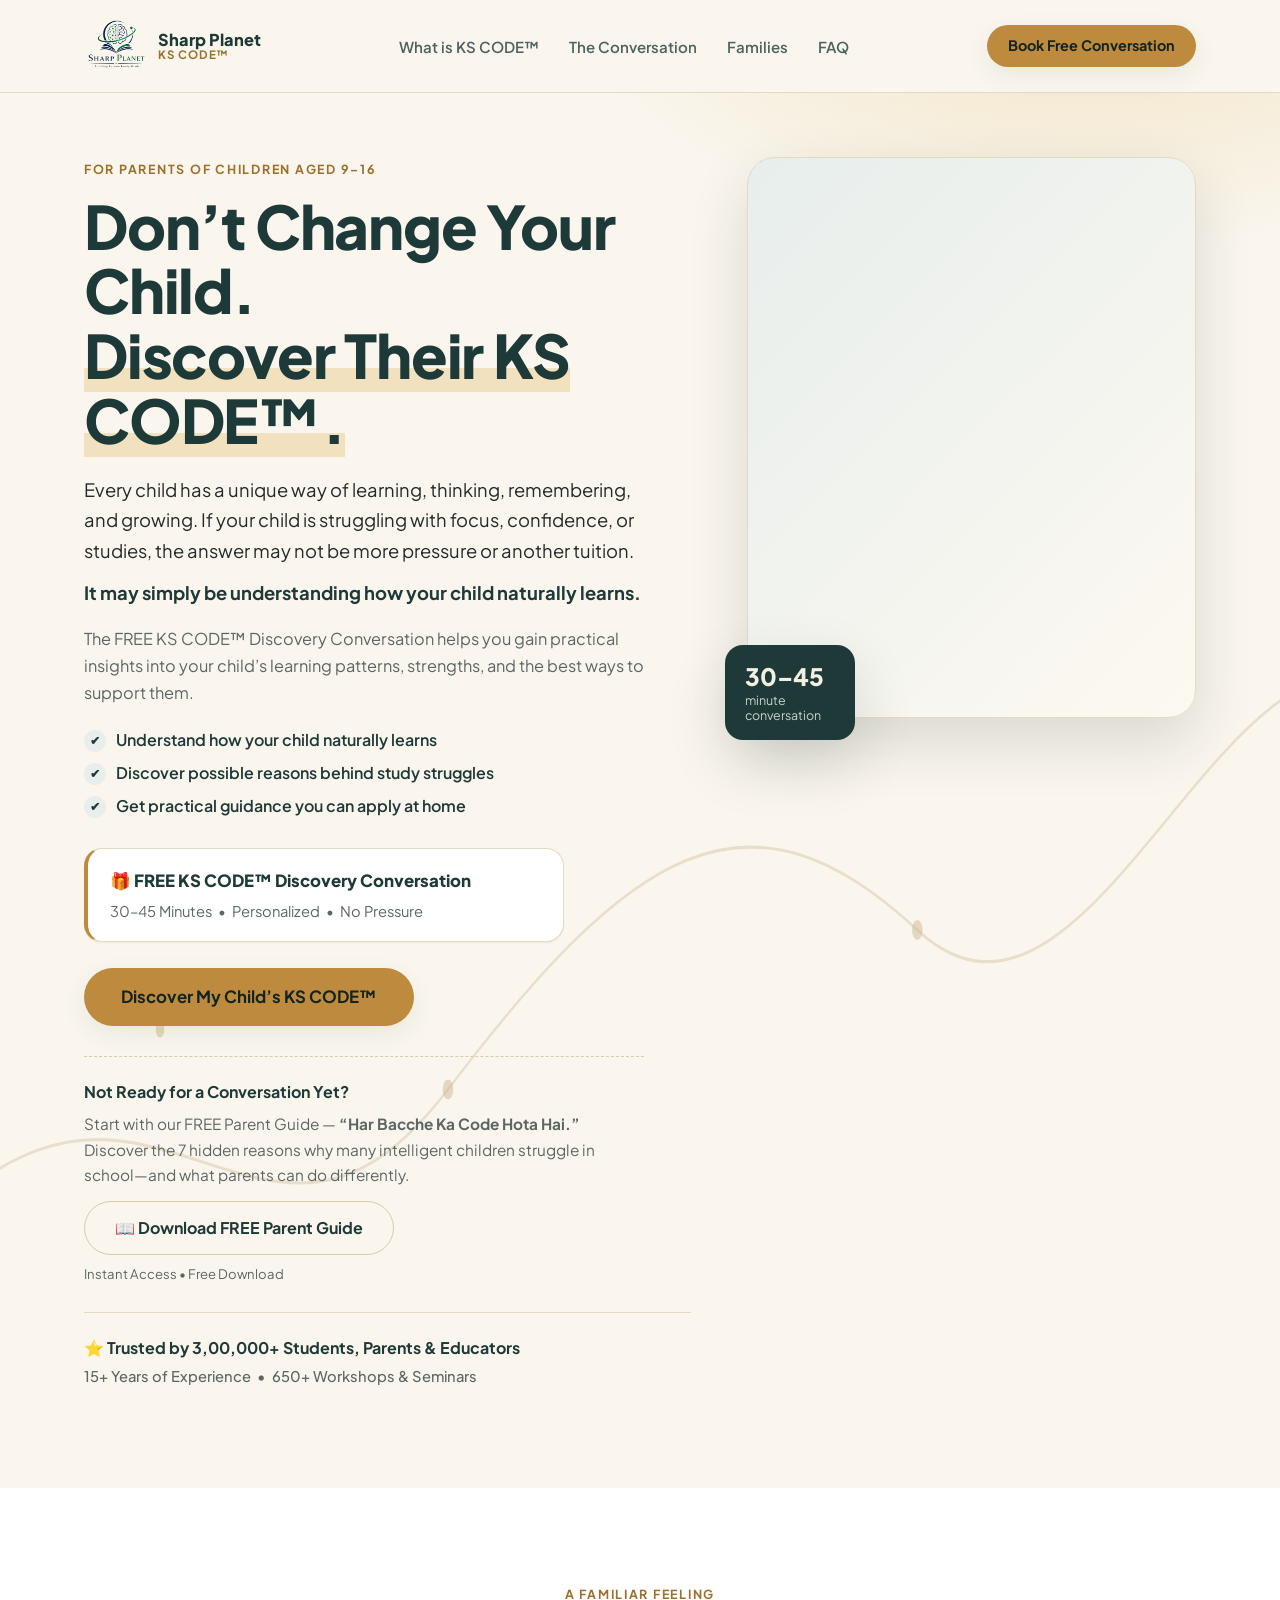
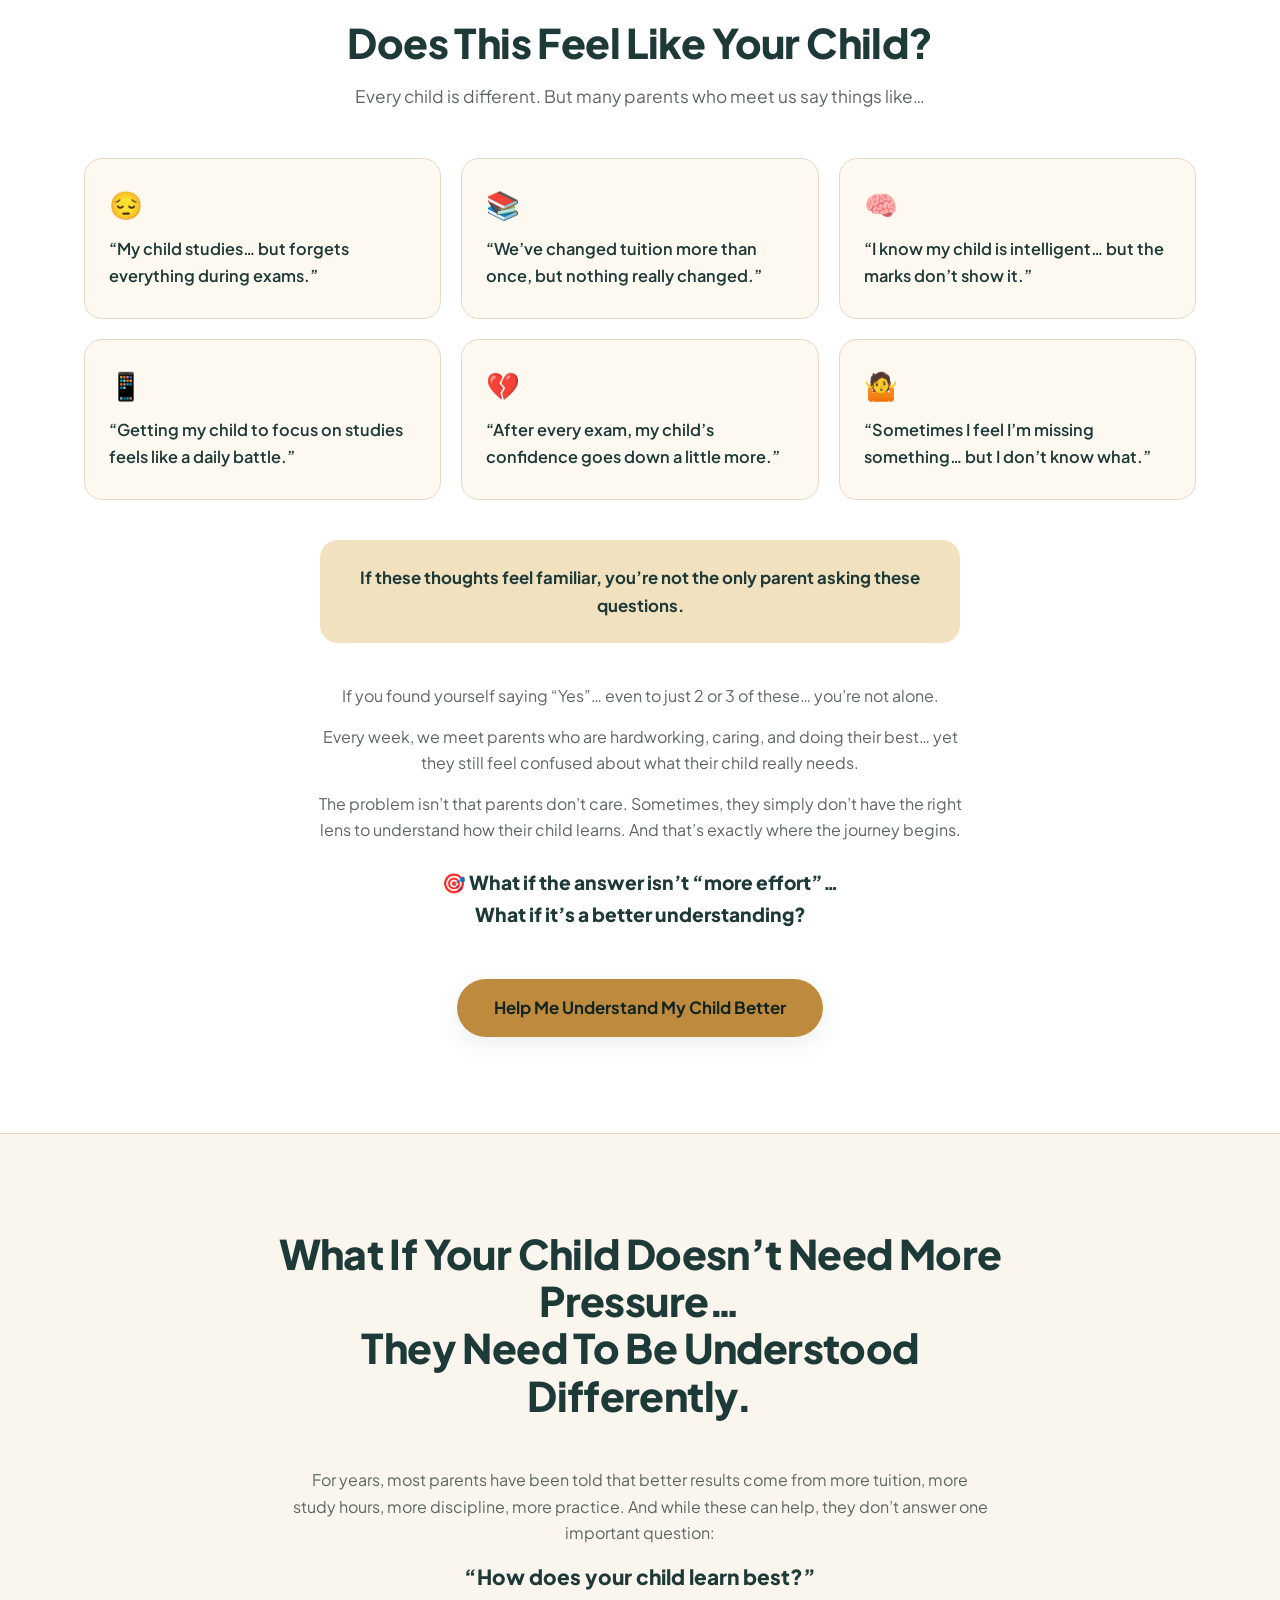
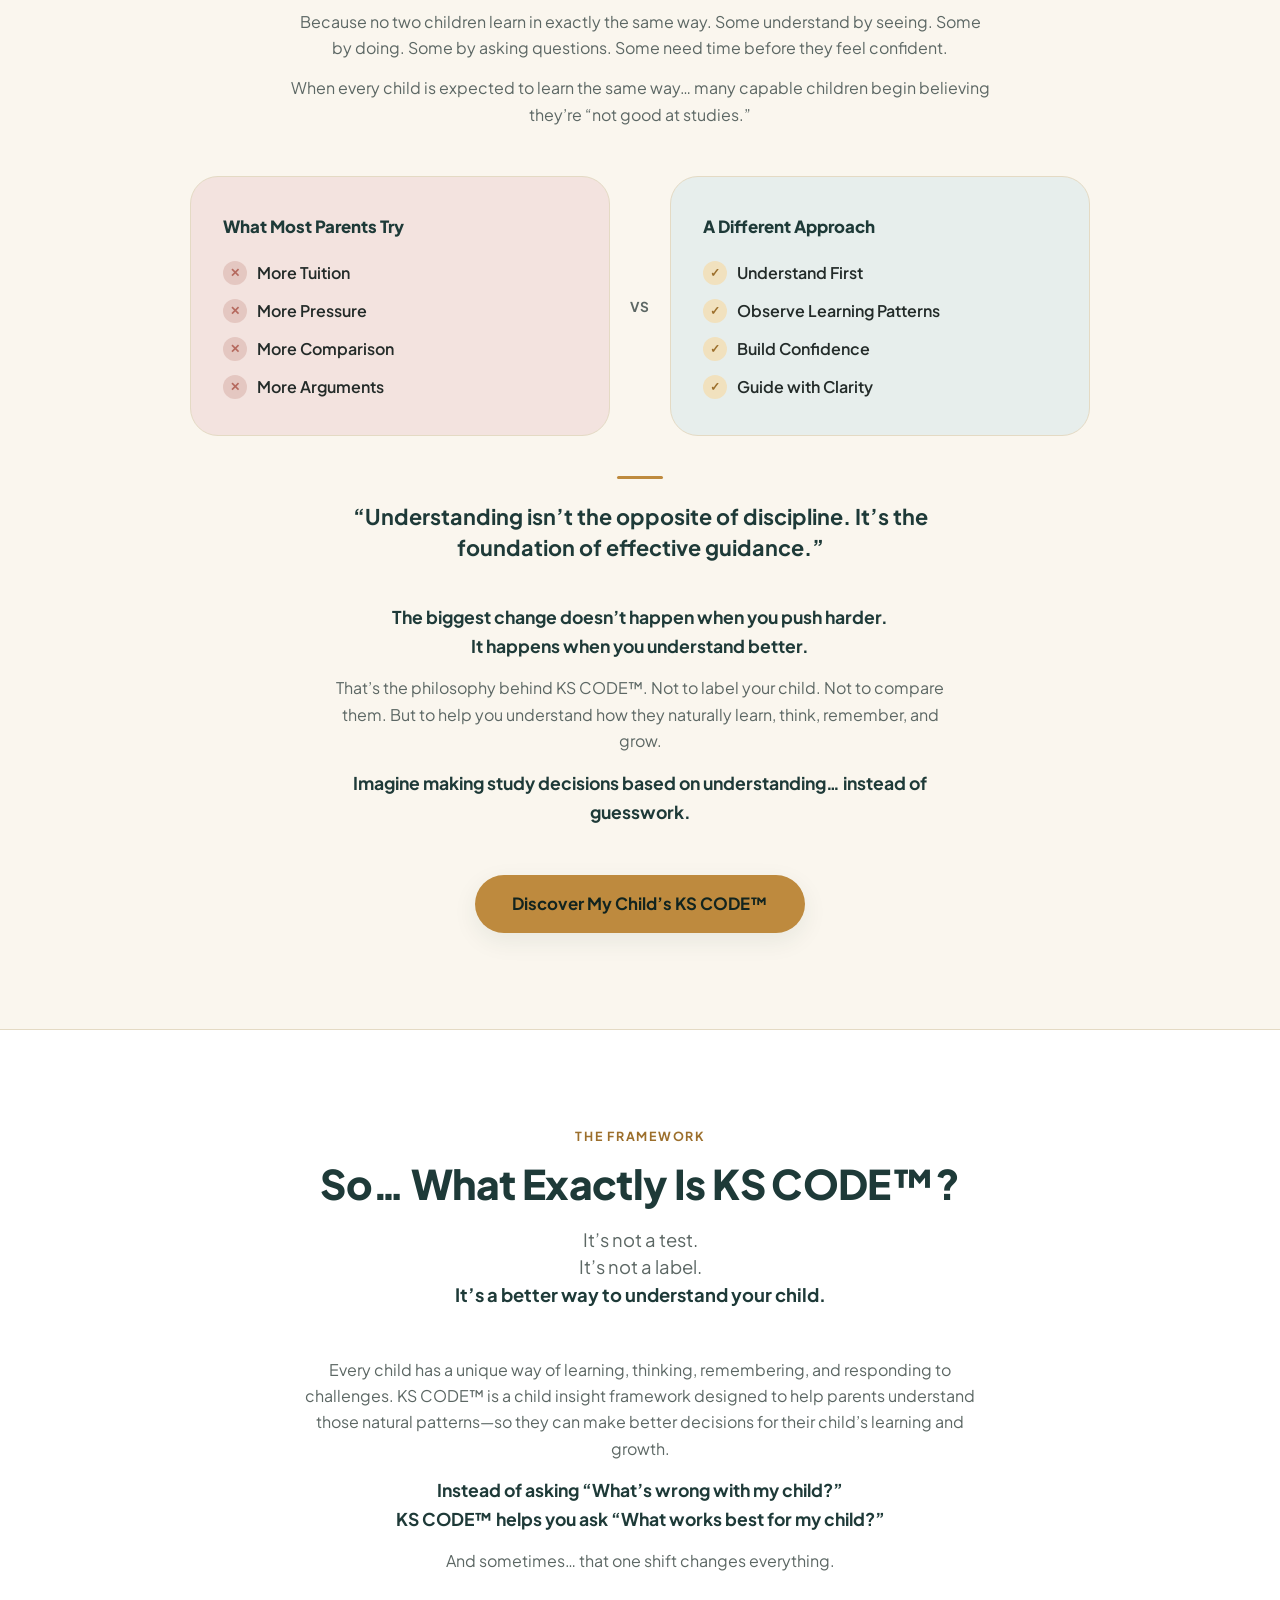
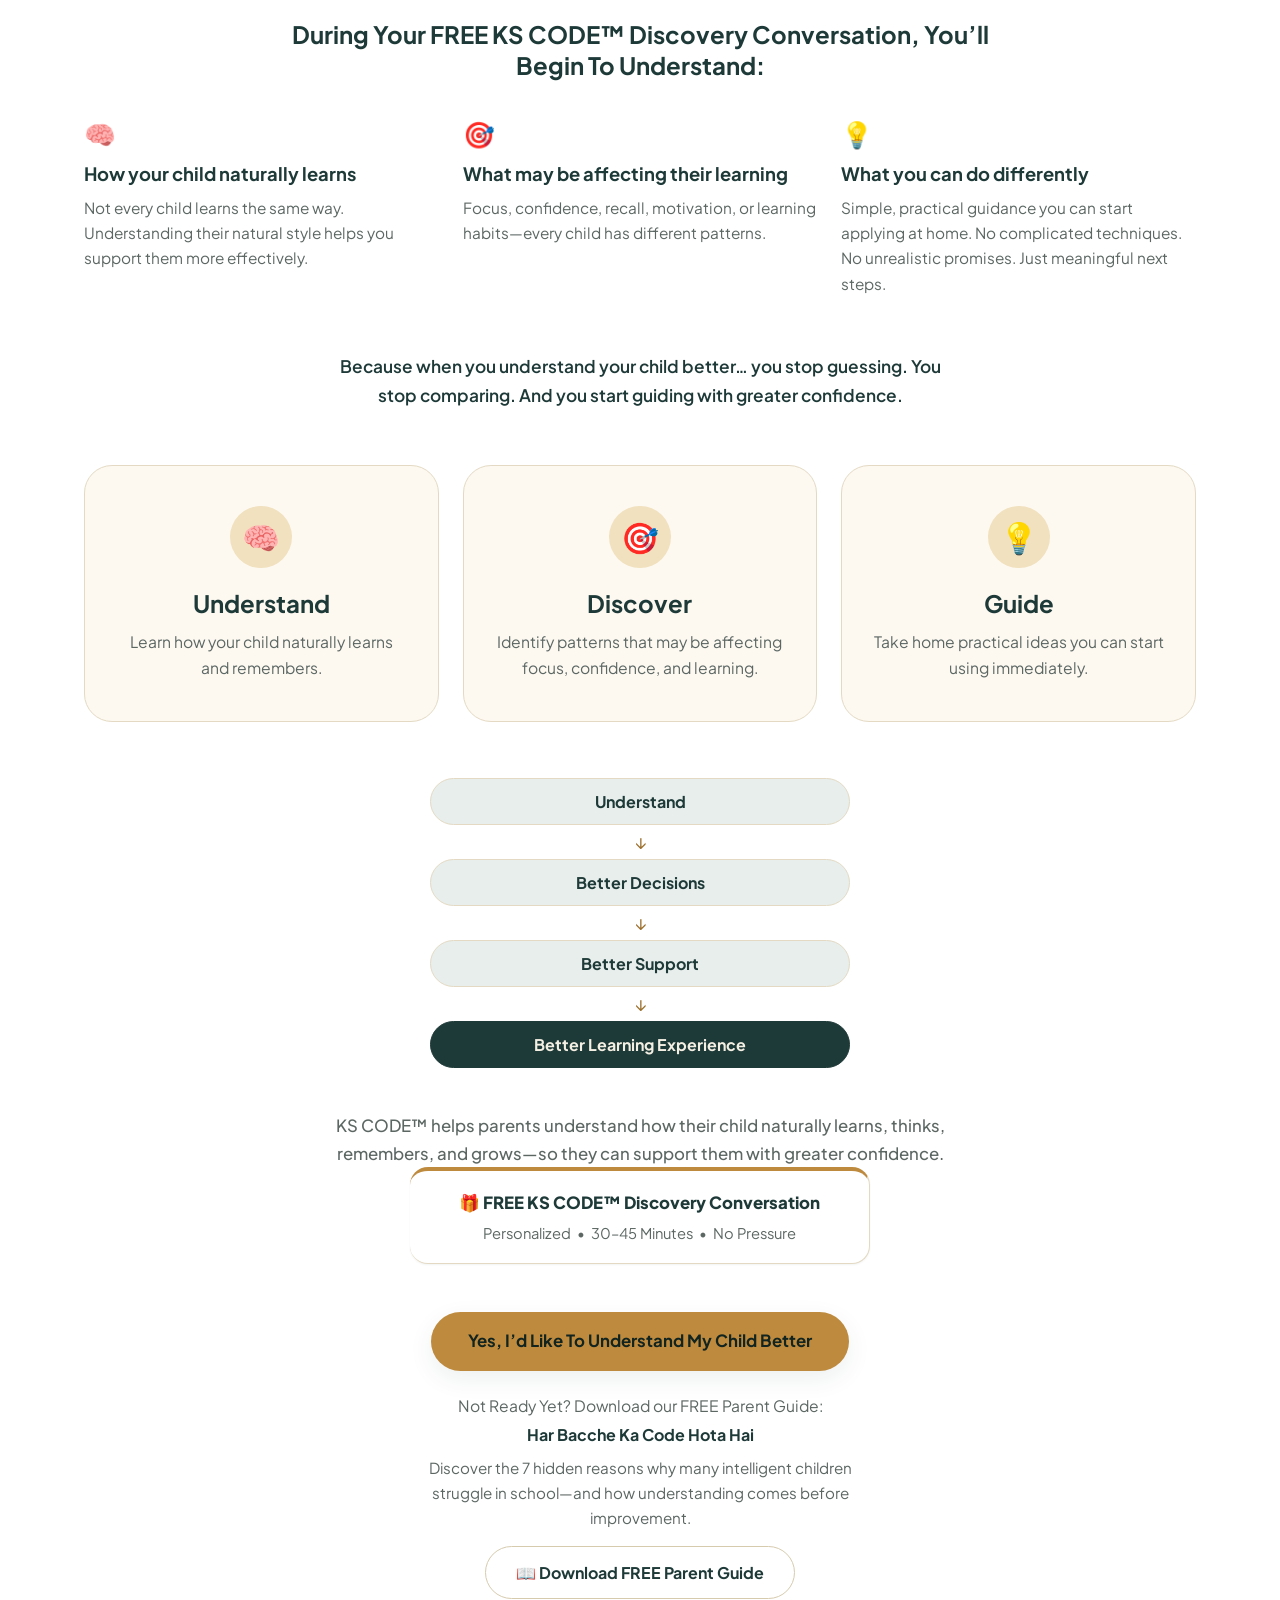
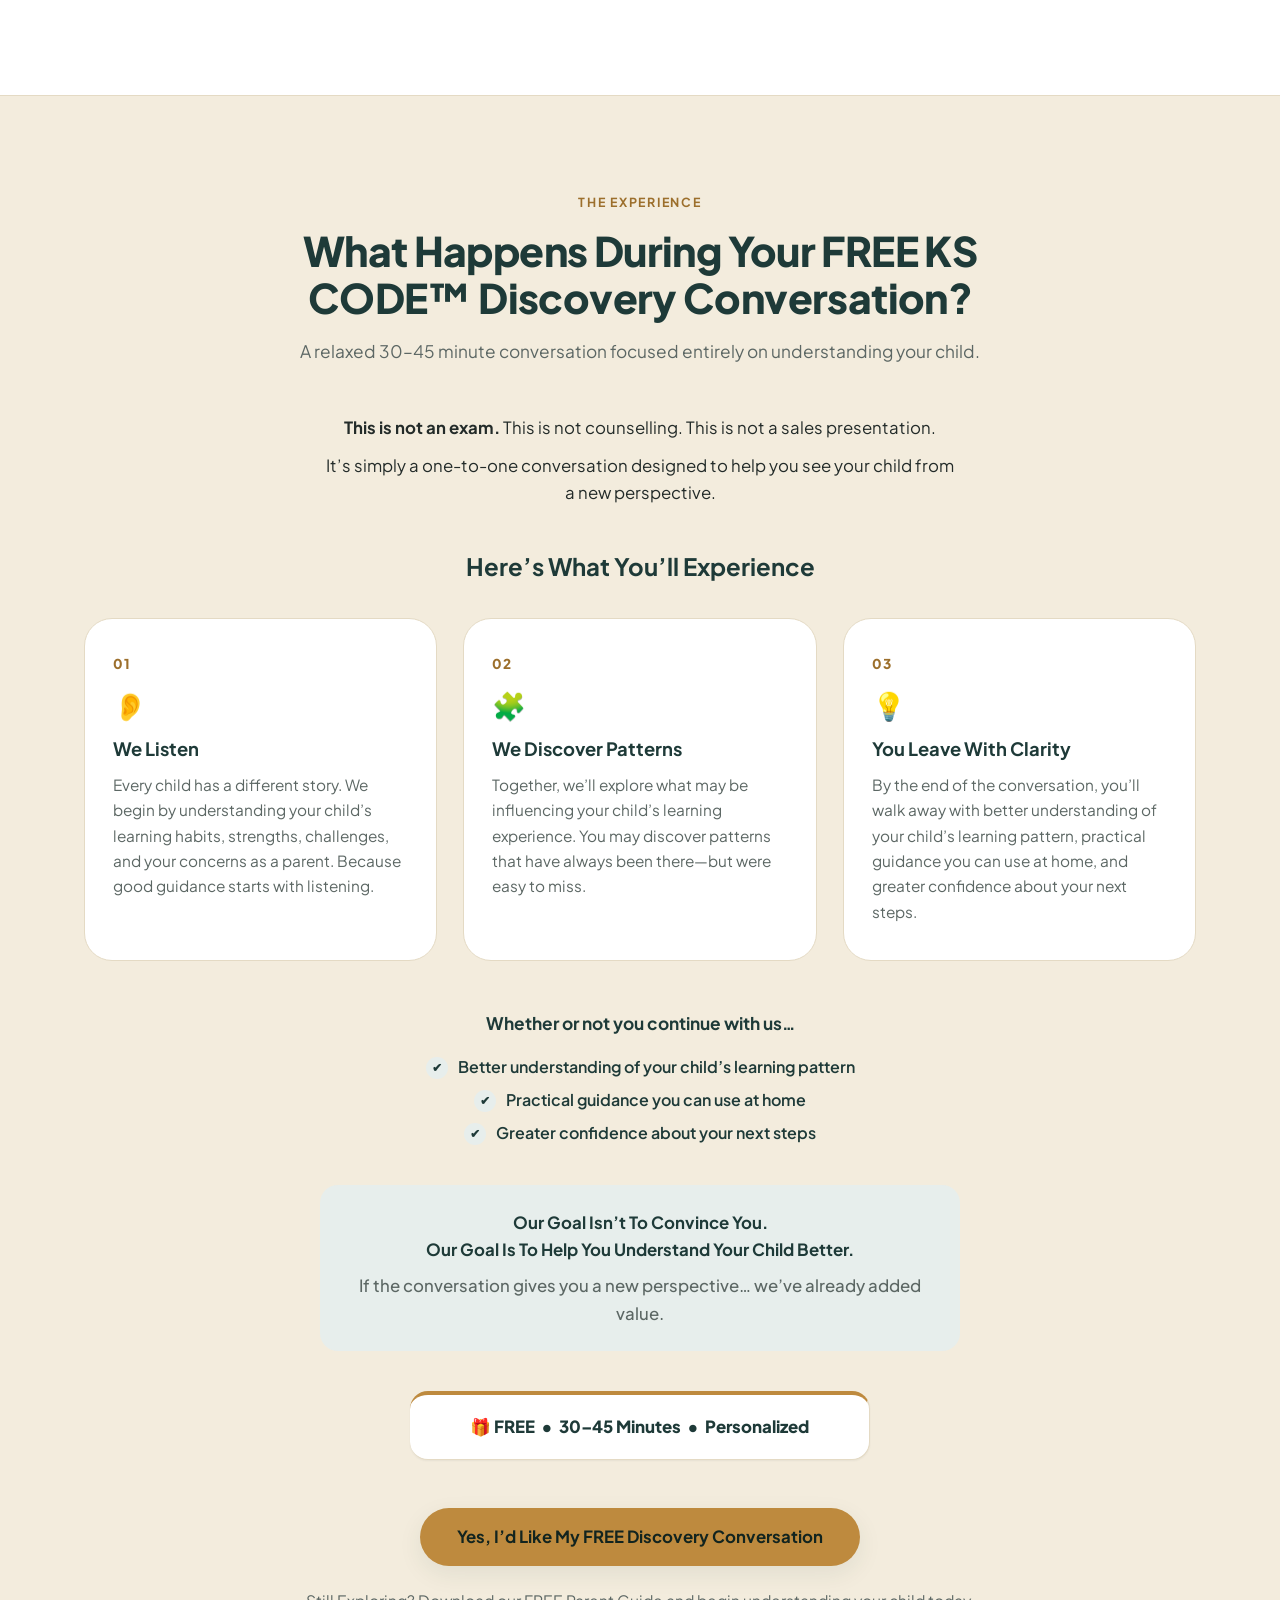
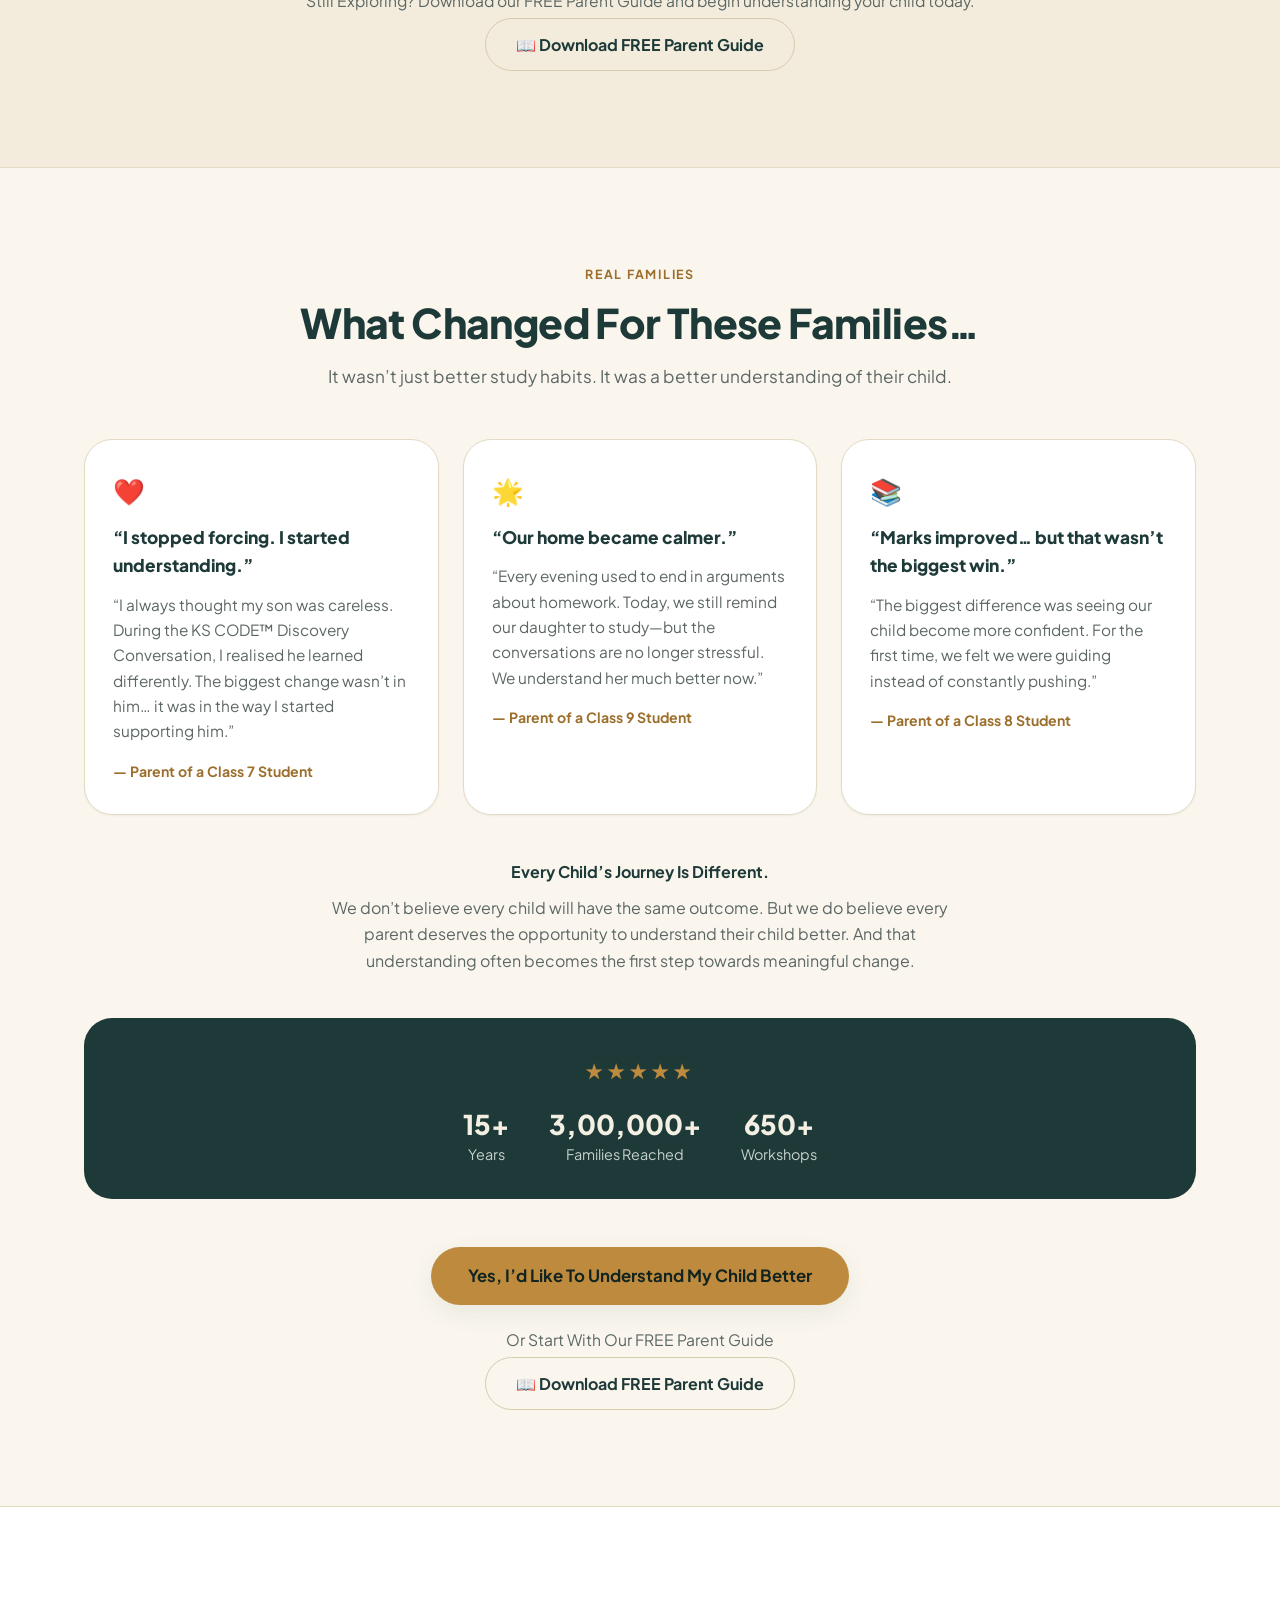
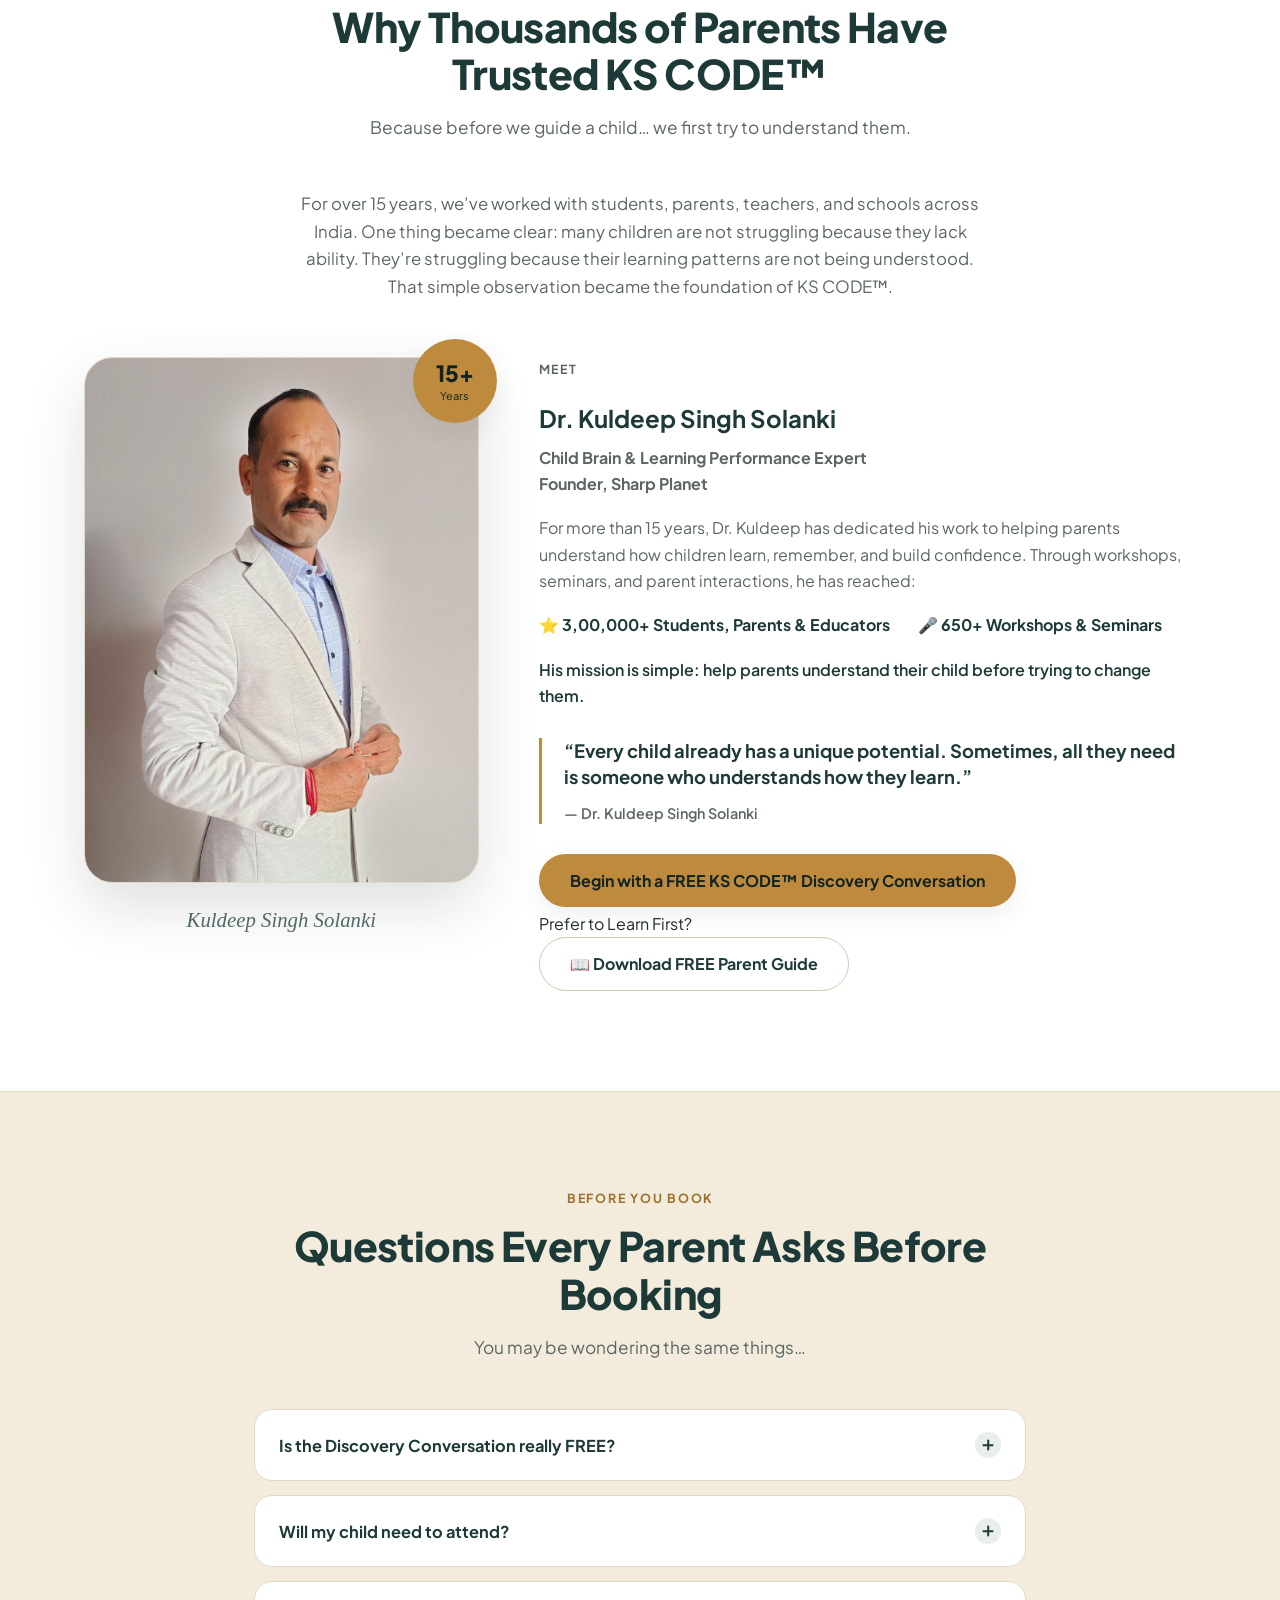
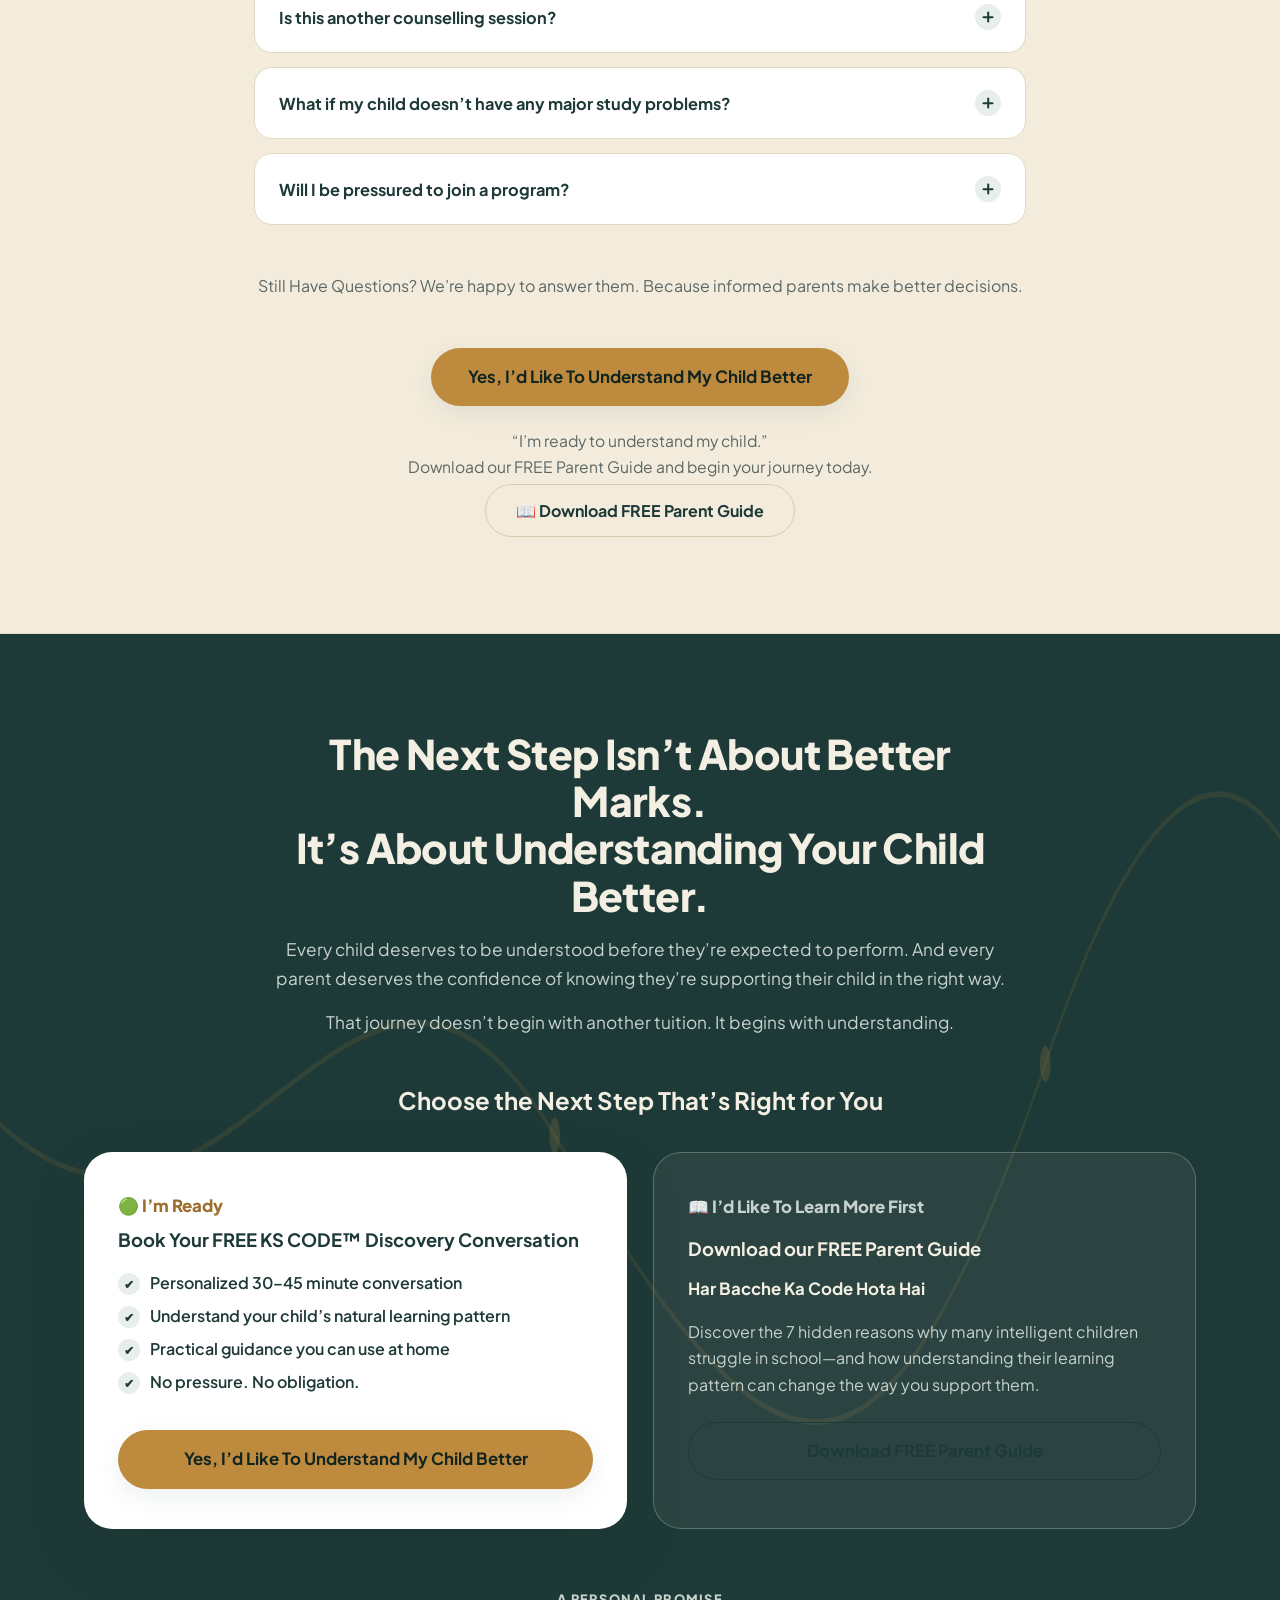
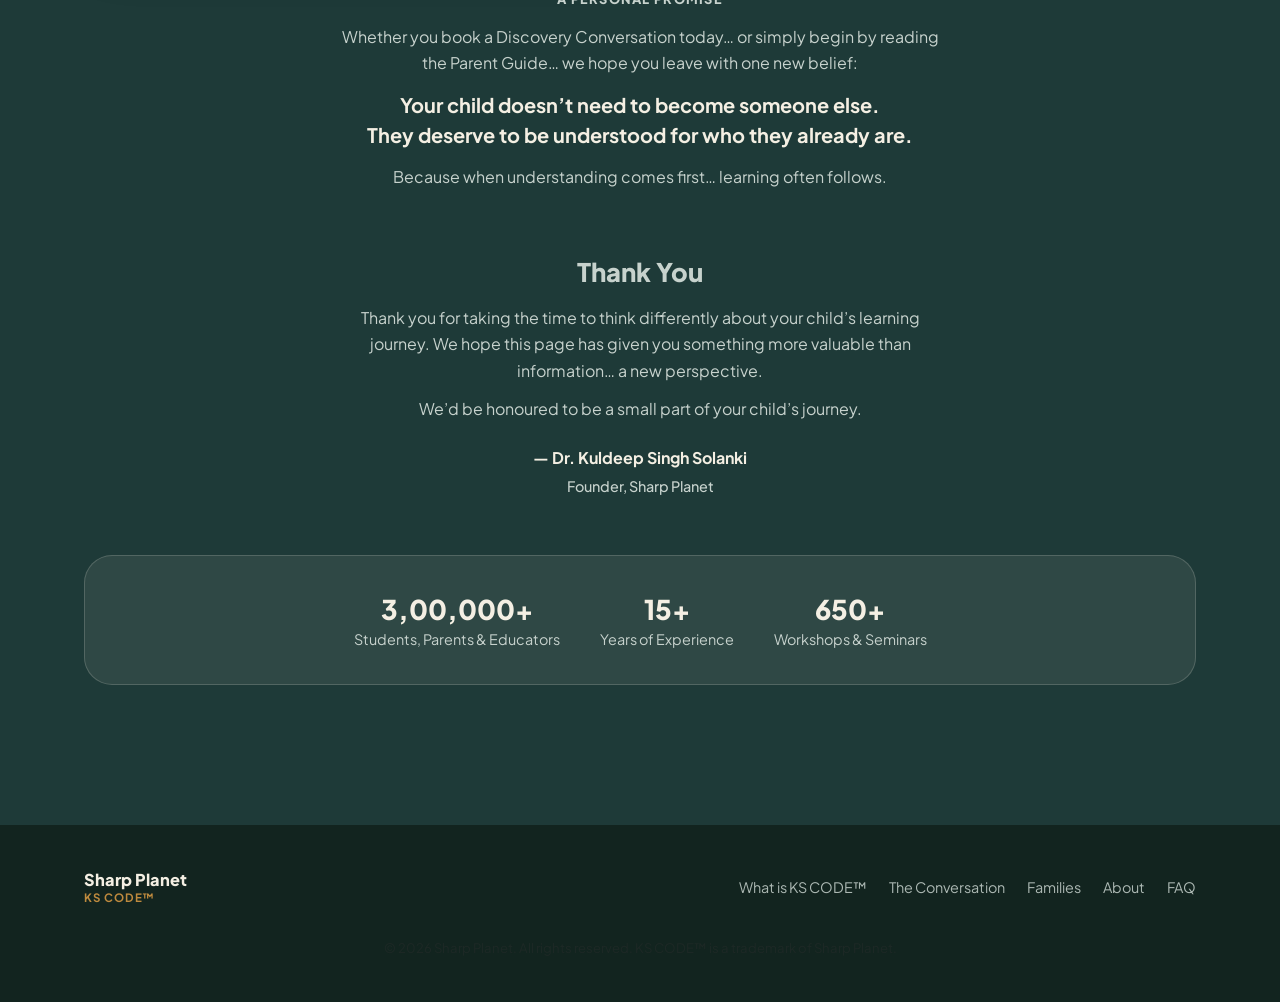
==== commit b35972dd: "Fix GitHub Pages index" ====
--- a/index.html
+++ b/index.html
@@ -2,369 +2,1863 @@
 <html lang="en">
 <head>
 <meta charset="UTF-8">
-<meta name="viewport" content="width=device-width, initial-scale=1.0">
-<title>Parent Clarity Session™ | Sharp Planet</title>
-<meta name="description" content="A free 20-minute session to understand exactly how your child learns — and what's been getting in the way.">
-<meta property="og:title" content="Parent Clarity Session™ | Sharp Planet">
-<meta property="og:description" content="A free 20-minute session to understand exactly how your child learns — and what's been getting in the way.">
+<meta name="viewport" content="width=device-width, initial-scale=1, shrink-to-fit=no">
+<title>KS CODE™ | Understand Your Child Better | Sharp Planet</title>
+<meta name="description" content="The FREE KS CODE™ Discovery Conversation helps parents of children aged 9–16 understand how their child naturally learns, thinks, remembers, and grows. 30–45 minutes. No pressure. No obligation.">
+
+<!-- Open Graph placeholders — replace with real values before launch -->
+<meta property="og:title" content="KS CODE™ | Understand Your Child Better | Sharp Planet">
+<meta property="og:description" content="Don't change your child. Discover their KS CODE™. A FREE Discovery Conversation for parents of children aged 9–16.">
 <meta property="og:type" content="website">
-<meta property="og:image" content="https://sharpplanets.in/assets/images/book-cover.png">
-<meta name="robots" content="noindex, nofollow">
+<meta property="og:image" content="assets/og-image.webp">
+<meta property="og:url" content="">
+
 <link rel="preconnect" href="https://fonts.googleapis.com">
 <link rel="preconnect" href="https://fonts.gstatic.com" crossorigin>
-<link href="https://fonts.googleapis.com/css2?family=Fraunces:ital,opsz,wght@0,9..144,400;0,9..144,500;0,9..144,600;1,9..144,500;1,9..144,600&family=Inter:wght@400;500;600;700;800&display=swap" rel="stylesheet">
-<link rel="stylesheet" href="style.css">
+<link href="https://fonts.googleapis.com/css2?family=Plus+Jakarta+Sans:ital,wght@0,400;0,500;0,600;0,700;0,800;1,500&display=swap" rel="stylesheet">
+
+<style>
+/* =========================================================
+   KS CODE™ — Sharp Planet Landing Page
+   Design system: warm ivory surfaces, deep teal ink,
+   antique-gold accent. Signature motif: the "learning
+   thread" — a single continuous line that finds its way
+   through dots, echoing the idea that every child's
+   learning path is unique but connected.
+   ========================================================= */
+
+/* ---------- Tokens ---------- */
+:root{
+  --color-bg: #FAF6EE;
+  --color-bg-alt: #F3ECDD;
+  --color-surface: #FFFFFF;
+  --color-surface-warm: #FDF9F1;
+
+  --color-primary: #1E3A38;       /* deep teal ink */
+  --color-primary-dark: #12241F;
+  --color-primary-tint: #E7EEEC;
+
+  --color-accent: #BE8A3E;        /* warm antique gold */
+  --color-accent-dark: #9C6F2C;
+  --color-accent-soft: #F1E1BE;
+
+  --color-rose: #B5695E;          /* muted rose — used sparingly for "old approach" */
+  --color-rose-soft: #F3E3DF;
+
+  --color-text: #232B29;
+  --color-muted: #5C6764;
+  --color-on-dark: #F4EFE3;
+  --color-on-dark-muted: #C7D2CD;
+
+  --color-border: #E4DAC4;
+  --color-border-strong: #D7CBAE;
+
+  --shadow-sm: 0 1px 2px rgba(30, 58, 56, 0.06);
+  --shadow-md: 0 8px 24px rgba(30, 58, 56, 0.08);
+  --shadow-lg: 0 24px 60px rgba(18, 36, 31, 0.14);
+
+  --radius-sm: 10px;
+  --radius-md: 18px;
+  --radius-lg: 28px;
+  --radius-pill: 999px;
+
+  --font-body: "Plus Jakarta Sans", -apple-system, BlinkMacSystemFont, "Segoe UI", sans-serif;
+
+  --container-w: 1160px;
+  --container-narrow-w: 820px;
+
+  --ease: cubic-bezier(0.22, 1, 0.36, 1);
+}
+
+/* ---------- Reset ---------- */
+*, *::before, *::after{ box-sizing: border-box; }
+html{ scroll-behavior: smooth; }
+body{
+  margin: 0;
+  font-family: var(--font-body);
+  background: var(--color-bg);
+  color: var(--color-text);
+  -webkit-font-smoothing: antialiased;
+  -moz-osx-font-smoothing: grayscale;
+  overflow-x: hidden;
+}
+img{ max-width: 100%; display: block; }
+ul, ol{ margin: 0; padding: 0; list-style: none; }
+a{ color: inherit; text-decoration: none; }
+button{ font-family: inherit; }
+h1, h2, h3, h4, p, blockquote, figure{ margin: 0; }
+
+.skip-link{
+  position: absolute;
+  left: -9999px;
+  top: 0;
+  background: var(--color-primary);
+  color: var(--color-on-dark);
+  padding: 12px 20px;
+  z-index: 999;
+  border-radius: 0 0 8px 0;
+}
+.skip-link:focus{ left: 0; }
+
+:focus-visible{
+  outline: 2.5px solid var(--color-accent-dark);
+  outline-offset: 3px;
+}
+
+.container{
+  max-width: var(--container-w);
+  margin: 0 auto;
+  padding: 0 24px;
+}
+.container-narrow{ max-width: var(--container-narrow-w); }
+
+/* ---------- Type scale ---------- */
+h1, .hero-title{
+  font-size: clamp(2.3rem, 4.2vw + 1rem, 3.75rem);
+  font-weight: 800;
+  line-height: 1.08;
+  letter-spacing: -0.02em;
+  color: var(--color-primary);
+}
+h2{
+  font-size: clamp(1.7rem, 2.4vw + 1rem, 2.55rem);
+  font-weight: 800;
+  line-height: 1.16;
+  letter-spacing: -0.015em;
+  color: var(--color-primary);
+}
+h3{
+  font-size: clamp(1.2rem, 1vw + 1rem, 1.5rem);
+  font-weight: 700;
+  color: var(--color-primary);
+  line-height: 1.3;
+}
+h4{
+  font-size: 1.15rem;
+  font-weight: 700;
+  color: var(--color-primary);
+  line-height: 1.35;
+}
+p{ line-height: 1.65; color: var(--color-text); }
+
+.eyebrow{
+  display: inline-block;
+  font-size: 0.78rem;
+  font-weight: 700;
+  letter-spacing: 0.14em;
+  text-transform: uppercase;
+  color: var(--color-accent-dark);
+  margin-bottom: 14px;
+}
+.eyebrow-center{ display: block; text-align: center; }
+
+.section-head{ max-width: 760px; margin: 0 auto 48px; text-align: center; }
+.section-head h2{ margin-bottom: 4px; }
+.section-sub{
+  margin-top: 16px;
+  font-size: 1.08rem;
+  color: var(--color-muted);
+}
+
+.section{ padding: 96px 0; position: relative; }
+.section + .section{ border-top: 1px solid var(--color-border); }
+
+/* ---------- Buttons ---------- */
+.btn{
+  display: inline-flex;
+  align-items: center;
+  justify-content: center;
+  gap: 8px;
+  padding: 16px 30px;
+  border-radius: var(--radius-pill);
+  font-weight: 700;
+  font-size: 1rem;
+  border: 1.5px solid transparent;
+  cursor: pointer;
+  transition: transform 0.25s var(--ease), box-shadow 0.25s var(--ease), background 0.25s var(--ease), border-color .25s var(--ease);
+  text-align: center;
+  line-height: 1.2;
+}
+.btn-primary{
+  background: var(--color-accent);
+  color: var(--color-primary-dark);
+  box-shadow: var(--shadow-md);
+}
+.btn-primary:hover{
+  background: var(--color-accent-dark);
+  transform: translateY(-2px);
+  box-shadow: var(--shadow-lg);
+}
+.btn-large{ padding: 18px 36px; font-size: 1.05rem; }
+.btn-small{ padding: 11px 20px; font-size: 0.9rem; }
+.btn-ghost{
+  background: transparent;
+  color: var(--color-primary);
+  border-color: var(--color-border-strong);
+}
+.btn-ghost:hover{
+  border-color: var(--color-primary);
+  background: var(--color-primary-tint);
+}
+.btn-outline{
+  background: transparent;
+  color: var(--color-primary);
+  border-color: var(--color-primary);
+}
+.btn-outline:hover{
+  background: var(--color-primary);
+  color: var(--color-on-dark);
+}
+
+.section-cta{ text-align: center; margin-top: 48px; }
+.section-cta-dual .cta-or{
+  margin: 22px 0 4px;
+  color: var(--color-muted);
+  font-size: 0.98rem;
+}
+.section-cta-dual .cta-or-left{ text-align: left; }
+.cta-guide-title{ font-weight: 700; color: var(--color-primary); margin-top: 2px; }
+.cta-guide-sub{ max-width: 480px; margin: 6px auto 16px; color: var(--color-muted); font-size: 0.95rem; }
+
+/* ---------- Header ---------- */
+.site-header{
+  position: sticky;
+  top: 0;
+  z-index: 100;
+  background: rgba(250, 246, 238, 0.88);
+  backdrop-filter: blur(10px);
+  border-bottom: 1px solid var(--color-border);
+}
+.header-inner{
+  display: flex;
+  align-items: center;
+  justify-content: space-between;
+  padding-top: 14px;
+  padding-bottom: 14px;
+  gap: 24px;
+}
+.brand{ display: flex; align-items: center; gap: 10px; }
+.brand-mark{ color: var(--color-accent-dark); display: flex; }
+.brand-text{ display: flex; flex-direction: column; line-height: 1.1; }
+.brand-title{ font-weight: 800; font-size: 1.02rem; color: var(--color-primary); }
+.brand-sub{ font-size: 0.72rem; letter-spacing: 0.08em; color: var(--color-accent-dark); font-weight: 700; }
+
+.main-nav{ display: flex; gap: 30px; }
+.main-nav a{
+  font-size: 0.94rem;
+  font-weight: 600;
+  color: var(--color-primary);
+  opacity: 0.78;
+  transition: opacity 0.2s var(--ease);
+  position: relative;
+}
+.main-nav a:hover{ opacity: 1; }
+
+.header-cta{ flex-shrink: 0; }
+
+.nav-toggle{
+  display: none;
+  background: none;
+  border: none;
+  width: 40px;
+  height: 40px;
+  flex-direction: column;
+  align-items: center;
+  justify-content: center;
+  gap: 5px;
+  cursor: pointer;
+}
+.nav-toggle span{
+  width: 22px;
+  height: 2px;
+  background: var(--color-primary);
+  border-radius: 2px;
+  transition: transform .25s var(--ease), opacity .25s var(--ease);
+}
+.nav-toggle[aria-expanded="true"] span:nth-child(1){ transform: translateY(7px) rotate(45deg); }
+.nav-toggle[aria-expanded="true"] span:nth-child(2){ opacity: 0; }
+.nav-toggle[aria-expanded="true"] span:nth-child(3){ transform: translateY(-7px) rotate(-45deg); }
+
+.mobile-nav{
+  display: none;
+  flex-direction: column;
+  gap: 4px;
+  padding: 10px 24px 20px;
+  border-top: 1px solid var(--color-border);
+}
+.mobile-nav a{
+  padding: 12px 4px;
+  font-weight: 600;
+  border-bottom: 1px solid var(--color-border);
+}
+.mobile-nav .btn{ margin-top: 14px; width: 100%; }
+.mobile-nav.open{ display: flex; }
+
+/* ---------- Hero ---------- */
+.hero{
+  position: relative;
+  padding: 64px 0 100px;
+  overflow: hidden;
+  background:
+    radial-gradient(ellipse 900px 500px at 85% -10%, var(--color-accent-soft) 0%, transparent 60%),
+    var(--color-bg);
+}
+.hero-code-thread{
+  position: absolute;
+  inset: 0;
+  pointer-events: none;
+  opacity: 0.5;
+}
+.hero-code-thread svg{ width: 100%; height: 100%; }
+.thread-path{
+  fill: none;
+  stroke: var(--color-accent-dark);
+  stroke-width: 1.6;
+  stroke-linecap: round;
+  opacity: 0.35;
+}
+.thread-dot{ fill: var(--color-accent-dark); opacity: 0.45; }
+
+.hero-inner{
+  position: relative;
+  display: grid;
+  grid-template-columns: 1.15fr 0.85fr;
+  gap: 56px;
+  align-items: start;
+}
+.hero-title{ margin-bottom: 22px; }
+.accent-underline{
+  background-image: linear-gradient(transparent 68%, var(--color-accent-soft) 68%);
+}
+.hero-lede{ font-size: 1.15rem; color: var(--color-text); max-width: 560px; margin-bottom: 12px; }
+.hero-lede-strong{ font-weight: 700; color: var(--color-primary); }
+.hero-body{ font-size: 1.02rem; color: var(--color-muted); max-width: 560px; margin: 18px 0 22px; }
+
+.check-list{ display: flex; flex-direction: column; gap: 10px; margin-bottom: 30px; }
+.check-list li{
+  display: flex;
+  align-items: flex-start;
+  gap: 10px;
+  font-weight: 600;
+  color: var(--color-primary);
+  font-size: 1rem;
+}
+.check-icon{
+  flex-shrink: 0;
+  width: 22px;
+  height: 22px;
+  border-radius: 50%;
+  background: var(--color-primary-tint);
+  color: var(--color-primary);
+  display: inline-flex;
+  align-items: center;
+  justify-content: center;
+  font-size: 0.72rem;
+  margin-top: 1px;
+}
+.check-list-center{ align-items: center; }
+
+.offer-box{
+  background: var(--color-surface);
+  border: 1px solid var(--color-border);
+  border-left: 4px solid var(--color-accent);
+  border-radius: var(--radius-md);
+  padding: 18px 22px;
+  margin-bottom: 26px;
+  box-shadow: var(--shadow-sm);
+  max-width: 480px;
+}
+.offer-box-center{ margin: 0 auto 36px; text-align: center; max-width: 460px; border-left: none; border-top: 4px solid var(--color-accent); }
+.offer-tag{ font-weight: 800; color: var(--color-primary); font-size: 1.05rem; }
+.offer-meta{ color: var(--color-muted); font-size: 0.92rem; margin-top: 4px; }
+
+.hero-actions{ margin-bottom: 30px; }
+
+.hero-secondary{
+  padding: 22px 0 28px;
+  border-top: 1px dashed var(--color-border-strong);
+  max-width: 560px;
+}
+.hero-secondary-label{ font-weight: 700; color: var(--color-primary); margin-bottom: 6px; }
+.hero-secondary-copy{ color: var(--color-muted); font-size: 0.96rem; margin-bottom: 14px; }
+.micro-note{ font-size: 0.82rem; color: var(--color-muted); margin-top: 8px; }
+
+.trust-line{ padding-top: 22px; border-top: 1px solid var(--color-border); }
+.trust-line p{ font-weight: 700; color: var(--color-primary); }
+.trust-line-sub{ font-weight: 500 !important; color: var(--color-muted) !important; font-size: 0.92rem; margin-top: 2px; }
+
+.hero-visual{ position: relative; }
+.hero-portrait-frame{
+  aspect-ratio: 4 / 5;
+  border-radius: var(--radius-lg);
+  overflow: hidden;
+  background: linear-gradient(145deg, var(--color-primary-tint), var(--color-surface-warm));
+  border: 1px solid var(--color-border);
+  box-shadow: var(--shadow-lg);
+  position: relative;
+}
+.hero-visual-badge{
+  position: absolute;
+  bottom: -22px;
+  left: -22px;
+  background: var(--color-primary);
+  color: var(--color-on-dark);
+  border-radius: var(--radius-md);
+  padding: 16px 20px;
+  box-shadow: var(--shadow-lg);
+  display: flex;
+  flex-direction: column;
+  align-items: flex-start;
+  min-width: 130px;
+}
+.badge-number{ font-size: 1.5rem; font-weight: 800; }
+.badge-label{ font-size: 0.78rem; color: var(--color-on-dark-muted); line-height: 1.25; margin-top: 2px; }
+
+/* Image placeholder system */
+.placeholder-img{ display: none; }
+[data-placeholder]{
+  position: relative;
+  width: 100%;
+  height: 100%;
+  min-height: 220px;
+  display: flex;
+}
+[data-placeholder]::before{
+  content: "";
+  position: absolute;
+  inset: 0;
+  background:
+    linear-gradient(135deg, var(--color-primary-tint) 0%, var(--color-surface-warm) 100%);
+}
+[data-placeholder]::after{
+  content: attr(data-placeholder);
+  position: relative;
+  margin: auto;
+  max-width: 70%;
+  text-align: center;
+  font-size: 0.85rem;
+  color: var(--color-muted);
+  font-weight: 600;
+  padding: 14px 18px;
+  background: rgba(255,255,255,0.7);
+  border: 1px dashed var(--color-border-strong);
+  border-radius: var(--radius-sm);
+}
+
+/* ---------- Pain points ---------- */
+.pain-points{ background: var(--color-surface); }
+.pain-grid{
+  display: grid;
+  grid-template-columns: repeat(3, 1fr);
+  gap: 20px;
+  margin-bottom: 40px;
+}
+.pain-card{
+  background: var(--color-surface-warm);
+  border: 1px solid var(--color-border);
+  border-radius: var(--radius-md);
+  padding: 28px 24px;
+  transition: transform 0.3s var(--ease), box-shadow 0.3s var(--ease), border-color 0.3s var(--ease);
+}
+.pain-card:hover{
+  transform: translateY(-5px);
+  box-shadow: var(--shadow-md);
+  border-color: var(--color-accent);
+}
+.pain-emoji{ font-size: 1.7rem; display: block; margin-bottom: 14px; }
+.pain-card p{ font-weight: 600; color: var(--color-primary); font-size: 1.02rem; }
+
+.highlight-box{
+  background: var(--color-accent-soft);
+  border-radius: var(--radius-md);
+  padding: 24px 30px;
+  text-align: center;
+  max-width: 640px;
+  margin: 0 auto 40px;
+}
+.highlight-box p{ font-weight: 700; color: var(--color-primary); font-size: 1.05rem; }
+.highlight-box-alt{ background: var(--color-primary-tint); }
+.highlight-sub{ font-weight: 500 !important; color: var(--color-muted) !important; margin-top: 8px; font-size: 0.95rem; }
+
+.pain-copy{ max-width: 660px; margin: 0 auto; text-align: center; }
+.pain-copy p{ margin-bottom: 14px; color: var(--color-muted); }
+.pain-question{
+  font-weight: 800 !important;
+  color: var(--color-primary) !important;
+  font-size: 1.2rem !important;
+  margin-top: 24px !important;
+}
+
+/* ---------- Approach split ---------- */
+.approach-intro{ max-width: 700px; margin: 0 auto 48px; text-align: center; }
+.approach-intro p{ margin-bottom: 14px; color: var(--color-muted); }
+.approach-question{ font-weight: 800 !important; color: var(--color-primary) !important; font-size: 1.3rem !important; }
+
+.split-layout{
+  display: grid;
+  grid-template-columns: 1fr auto 1fr;
+  gap: 20px;
+  align-items: stretch;
+  max-width: 900px;
+  margin: 0 auto 40px;
+}
+.split-card{
+  border-radius: var(--radius-lg);
+  padding: 36px 32px;
+  border: 1px solid var(--color-border);
+}
+.split-card-old{ background: var(--color-rose-soft); }
+.split-card-new{ background: var(--color-primary-tint); }
+.split-label{ font-weight: 800; font-size: 1.05rem; margin-bottom: 20px; color: var(--color-primary); }
+.split-list{ display: flex; flex-direction: column; gap: 14px; }
+.split-list li{ display: flex; align-items: center; gap: 10px; font-weight: 600; }
+.split-icon{
+  width: 24px; height: 24px;
+  border-radius: 50%;
+  display: inline-flex; align-items: center; justify-content: center;
+  font-size: 0.75rem;
+  flex-shrink: 0;
+}
+.split-list-old .split-icon{ background: #E4C7C1; color: var(--color-rose); }
+.split-list-new .split-icon{ background: var(--color-accent-soft); color: var(--color-accent-dark); }
+.split-divider{
+  display: flex;
+  align-items: center;
+  justify-content: center;
+  color: var(--color-muted);
+  font-weight: 700;
+  font-size: 0.85rem;
+  text-transform: uppercase;
+  letter-spacing: 0.08em;
+}
+
+.pull-quote{
+  max-width: 640px;
+  margin: 0 auto 40px;
+  text-align: center;
+  font-size: 1.35rem;
+  font-weight: 700;
+  color: var(--color-primary);
+  line-height: 1.45;
+  padding: 0 20px;
+  position: relative;
+}
+.pull-quote::before{
+  content: "";
+  display: block;
+  width: 46px;
+  height: 3px;
+  background: var(--color-accent);
+  margin: 0 auto 22px;
+  border-radius: 2px;
+}
+.pull-quote-left{ text-align: left; margin: 28px 0; padding: 0 0 0 22px; border-left: 3px solid var(--color-accent); font-size: 1.15rem; }
+.pull-quote-left::before{ display: none; }
+.pull-quote cite{ display: block; margin-top: 12px; font-size: 0.9rem; font-weight: 600; color: var(--color-muted); font-style: normal; }
+
+.approach-copy{ max-width: 640px; margin: 0 auto; text-align: center; }
+.approach-copy p{ margin-bottom: 14px; color: var(--color-muted); }
+.approach-lead{ font-weight: 700 !important; color: var(--color-primary) !important; font-size: 1.1rem !important; }
+
+/* ---------- KS CODE section ---------- */
+.ks-code{ background: var(--color-surface); }
+.ks-negation{ margin-top: 18px; font-size: 1.15rem; color: var(--color-muted); line-height: 1.5; }
+.ks-negation strong{ color: var(--color-primary); }
+
+.ks-copy{ max-width: 680px; margin: 0 auto 44px; text-align: center; }
+.ks-copy p{ margin-bottom: 14px; color: var(--color-muted); }
+.ks-shift{ font-weight: 700 !important; color: var(--color-primary) !important; font-size: 1.1rem !important; }
+
+.ks-subhead{ text-align: center; max-width: 720px; margin: 0 auto 36px; }
+
+.ks-detail-grid{
+  display: grid;
+  grid-template-columns: repeat(3, 1fr);
+  gap: 24px;
+  margin-bottom: 56px;
+}
+.ks-detail{ text-align: left; }
+.ks-detail-emoji{ font-size: 1.6rem; display: block; margin-bottom: 12px; }
+.ks-detail h4{ margin-bottom: 8px; }
+.ks-detail p{ color: var(--color-muted); font-size: 0.96rem; }
+
+.ks-transition{ text-align: center; max-width: 620px; margin: 0 auto 56px; font-weight: 600; color: var(--color-primary); font-size: 1.08rem; }
+
+.framework-cards{
+  display: grid;
+  grid-template-columns: repeat(3, 1fr);
+  gap: 24px;
+  margin-bottom: 56px;
+}
+.framework-card{
+  background: var(--color-surface-warm);
+  border: 1px solid var(--color-border);
+  border-radius: var(--radius-lg);
+  padding: 40px 30px;
+  text-align: center;
+  transition: transform 0.3s var(--ease), box-shadow 0.3s var(--ease);
+}
+.framework-card:hover{ transform: translateY(-6px); box-shadow: var(--shadow-md); }
+.framework-icon{
+  font-size: 1.9rem;
+  display: inline-flex;
+  align-items: center;
+  justify-content: center;
+  width: 62px; height: 62px;
+  border-radius: 50%;
+  background: var(--color-accent-soft);
+  margin-bottom: 20px;
+}
+.framework-card h3{ margin-bottom: 10px; }
+.framework-card p{ color: var(--color-muted); font-size: 0.98rem; }
+
+.journey-diagram{
+  display: flex;
+  flex-direction: column;
+  align-items: center;
+  gap: 6px;
+  max-width: 420px;
+  margin: 0 auto 44px;
+}
+.journey-step{
+  background: var(--color-primary-tint);
+  border: 1px solid var(--color-border);
+  border-radius: var(--radius-pill);
+  padding: 12px 30px;
+  font-weight: 700;
+  color: var(--color-primary);
+  text-align: center;
+  width: 100%;
+}
+.journey-step-final{ background: var(--color-primary); color: var(--color-on-dark); border-color: var(--color-primary); }
+.journey-arrow{ color: var(--color-accent-dark); font-size: 1.1rem; }
+
+.ks-closing{ text-align: center; max-width: 640px; margin: 0 auto; color: var(--color-muted); font-size: 1.05rem; font-weight: 500; }
+
+/* ---------- Discovery process ---------- */
+.discovery{ background: var(--color-bg-alt); }
+.not-list{ max-width: 640px; margin: 0 auto 44px; text-align: center; }
+.not-list p{ margin-bottom: 10px; font-size: 1.05rem; }
+
+.process-steps{
+  display: grid;
+  grid-template-columns: repeat(3, 1fr);
+  gap: 26px;
+  margin-bottom: 48px;
+  counter-reset: step;
+}
+.process-step{
+  background: var(--color-surface);
+  border: 1px solid var(--color-border);
+  border-radius: var(--radius-lg);
+  padding: 36px 28px;
+  position: relative;
+  transition: transform 0.3s var(--ease), box-shadow 0.3s var(--ease);
+}
+.process-step:hover{ transform: translateY(-6px); box-shadow: var(--shadow-md); }
+.process-number{
+  display: block;
+  font-size: 0.85rem;
+  font-weight: 800;
+  letter-spacing: 0.08em;
+  color: var(--color-accent-dark);
+  margin-bottom: 16px;
+}
+.process-icon{ font-size: 1.7rem; display: block; margin-bottom: 14px; }
+.process-step h4{ margin-bottom: 10px; }
+.process-step p{ color: var(--color-muted); font-size: 0.96rem; }
+
+.clarity-checklist{ text-align: center; max-width: 560px; margin: 0 auto 40px; }
+.clarity-lead{ font-weight: 700; color: var(--color-primary); margin-bottom: 18px; font-size: 1.08rem; }
+
+/* ---------- Testimonials ---------- */
+.testimonial-grid{
+  display: grid;
+  grid-template-columns: repeat(3, 1fr);
+  gap: 24px;
+  margin-bottom: 44px;
+}
+.testimonial-card{
+  background: var(--color-surface);
+  border: 1px solid var(--color-border);
+  border-radius: var(--radius-lg);
+  padding: 34px 28px;
+  box-shadow: var(--shadow-sm);
+  transition: transform 0.3s var(--ease), box-shadow 0.3s var(--ease);
+}
+.testimonial-card:hover{ transform: translateY(-6px); box-shadow: var(--shadow-md); }
+.testimonial-emoji{ font-size: 1.6rem; display: block; margin-bottom: 16px; }
+.testimonial-title{ font-weight: 800; color: var(--color-primary); font-size: 1.08rem; margin-bottom: 12px; }
+.testimonial-card blockquote p:last-child{ color: var(--color-muted); font-size: 0.96rem; }
+.testimonial-card figcaption{ display: block; margin-top: 18px; font-weight: 700; font-size: 0.88rem; color: var(--color-accent-dark); }
+
+.testimonial-note{ max-width: 640px; margin: 0 auto 44px; text-align: center; }
+.testimonial-note p{ margin-bottom: 10px; color: var(--color-muted); }
+.testimonial-note p:first-child{ color: var(--color-primary); }
+
+.trust-strip{
+  background: var(--color-primary);
+  border-radius: var(--radius-lg);
+  padding: 36px 30px;
+  text-align: center;
+  color: var(--color-on-dark);
+  margin-bottom: 44px;
+}
+.trust-stars{ color: var(--color-accent); font-size: 1.3rem; letter-spacing: 4px; margin-bottom: 18px; }
+.trust-strip-stats{
+  display: flex;
+  justify-content: center;
+  flex-wrap: wrap;
+  gap: 40px;
+}
+.trust-strip-stats div{ display: flex; flex-direction: column; align-items: center; }
+.trust-strip-stats span{ font-size: 1.7rem; font-weight: 800; color: var(--color-on-dark); margin-bottom: 4px; }
+.trust-strip-stats div{ font-size: 0.9rem; color: var(--color-on-dark-muted); }
+
+/* ---------- About / Dr. Kuldeep ---------- */
+.about{ background: var(--color-surface); }
+.about-intro{ max-width: 700px; margin: 0 auto 56px; text-align: center; }
+.about-intro p{ color: var(--color-muted); font-size: 1.05rem; }
+
+.about-grid{
+  display: grid;
+  grid-template-columns: 0.75fr 1.25fr;
+  gap: 60px;
+  align-items: start;
+}
+.about-media{ position: relative; }
+.about-photo-frame{
+  aspect-ratio: 3 / 4;
+  border-radius: var(--radius-lg);
+  overflow: hidden;
+  border: 1px solid var(--color-border);
+  box-shadow: var(--shadow-lg);
+}
+.about-badge{
+  position: absolute;
+  top: -18px;
+  right: -18px;
+  background: var(--color-accent);
+  color: var(--color-primary-dark);
+  border-radius: 50%;
+  width: 84px; height: 84px;
+  display: flex;
+  flex-direction: column;
+  align-items: center;
+  justify-content: center;
+  box-shadow: var(--shadow-md);
+}
+.about-badge .badge-number{ font-size: 1.4rem; }
+.about-badge .badge-label{ font-size: 0.68rem; color: var(--color-primary-dark); }
+.about-signature{
+  margin-top: 20px;
+  text-align: center;
+  font-family: Georgia, serif;
+  font-style: italic;
+  font-size: 1.3rem;
+  color: var(--color-primary);
+  opacity: 0.75;
+}
+
+.about-role{ color: var(--color-accent-dark); font-weight: 700; margin: 10px 0 20px; }
+.about-content h3{ margin-top: 6px; }
+.about-content > p{ color: var(--color-muted); margin-bottom: 18px; }
+.about-stats{
+  display: flex;
+  flex-wrap: wrap;
+  gap: 14px 28px;
+  margin-bottom: 18px;
+}
+.about-stats p{ font-weight: 700; color: var(--color-primary); }
+.about-mission{ font-weight: 600 !important; color: var(--color-primary) !important; }
+.about-cta{ margin-top: 30px; }
+.about-cta .btn{ margin-bottom: 4px; }
+
+/* ---------- FAQ ---------- */
+.faq-section{ background: var(--color-bg-alt); }
+.faq-accordion{ display: flex; flex-direction: column; gap: 14px; margin-bottom: 48px; }
+.faq-item{
+  background: var(--color-surface);
+  border: 1px solid var(--color-border);
+  border-radius: var(--radius-md);
+  overflow: hidden;
+}
+.faq-item h3{ font-size: 1rem; }
+.faq-question{
+  width: 100%;
+  display: flex;
+  align-items: center;
+  justify-content: space-between;
+  gap: 16px;
+  background: none;
+  border: none;
+  text-align: left;
+  padding: 22px 24px;
+  cursor: pointer;
+  font-weight: 700;
+  font-size: 1.02rem;
+  color: var(--color-primary);
+}
+.faq-toggle-icon{
+  flex-shrink: 0;
+  width: 26px; height: 26px;
+  border-radius: 50%;
+  background: var(--color-primary-tint);
+  position: relative;
+  transition: transform 0.3s var(--ease), background 0.3s var(--ease);
+}
+.faq-toggle-icon::before, .faq-toggle-icon::after{
+  content: "";
+  position: absolute;
+  background: var(--color-primary);
+  border-radius: 2px;
+  top: 50%; left: 50%;
+}
+.faq-toggle-icon::before{ width: 11px; height: 1.6px; transform: translate(-50%, -50%); }
+.faq-toggle-icon::after{ width: 1.6px; height: 11px; transform: translate(-50%, -50%); transition: transform 0.3s var(--ease); }
+.faq-question[aria-expanded="true"] .faq-toggle-icon{ background: var(--color-accent); }
+.faq-question[aria-expanded="true"] .faq-toggle-icon::after{ transform: translate(-50%, -50%) rotate(90deg); opacity: 0; }
+
+.faq-answer{
+  max-height: 0;
+  overflow: hidden;
+  transition: max-height 0.35s var(--ease), padding 0.35s var(--ease);
+  padding: 0 24px;
+}
+.faq-answer p{ color: var(--color-muted); padding-bottom: 22px; }
+.faq-item.open .faq-answer{ max-height: 300px; }
+
+.faq-footer{ text-align: center; }
+.faq-footer > p{ color: var(--color-muted); margin-bottom: 8px; }
+
+/* ---------- Final CTA ---------- */
+.final-cta{
+  background: var(--color-primary);
+  color: var(--color-on-dark);
+  position: relative;
+  overflow: hidden;
+}
+.final-cta .thread-path{ stroke: var(--color-accent); opacity: 0.25; }
+.final-cta .thread-dot{ fill: var(--color-accent); opacity: 0.4; }
+.final-cta h2, .final-cta h3, .final-cta h4{ color: var(--color-on-dark); }
+.final-cta .section-sub{ color: var(--color-on-dark-muted); }
+.final-cta-title{ margin-bottom: 4px; }
+.final-cta .ks-subhead{ color: var(--color-on-dark); }
+
+.choice-grid{
+  display: grid;
+  grid-template-columns: 1fr 1fr;
+  gap: 26px;
+  margin-bottom: 60px;
+  position: relative;
+}
+.choice-card{
+  border-radius: var(--radius-lg);
+  padding: 40px 34px;
+}
+.choice-card-primary{
+  background: var(--color-surface);
+  color: var(--color-text);
+  box-shadow: var(--shadow-lg);
+}
+.choice-card-primary h4{ color: var(--color-primary); margin: 8px 0 20px; }
+.choice-card-primary .check-list{ margin-bottom: 28px; }
+.choice-tag{ font-weight: 800; font-size: 1.05rem; color: var(--color-accent-dark); }
+.choice-card-secondary{
+  background: rgba(244, 239, 227, 0.06);
+  border: 1.5px solid rgba(244, 239, 227, 0.25);
+}
+.choice-card-secondary h4{ margin: 8px 0 14px; }
+.choice-card-secondary p{ color: var(--color-on-dark-muted); margin-bottom: 16px; }
+.choice-guide-title{ font-weight: 700; color: var(--color-on-dark) !important; font-size: 1.05rem; }
+.choice-card .btn{ margin-top: 8px; width: 100%; }
+
+.promise{ max-width: 620px; margin: 0 auto 60px; text-align: center; }
+.promise-label{ font-weight: 800; text-transform: uppercase; letter-spacing: 0.1em; font-size: 0.8rem; color: var(--color-accent); margin-bottom: 16px; }
+.promise p{ color: var(--color-on-dark-muted); margin-bottom: 14px; }
+.promise-lead{ font-weight: 700 !important; color: var(--color-on-dark) !important; font-size: 1.25rem !important; line-height: 1.5; }
+
+.thank-you{ max-width: 560px; margin: 0 auto 56px; text-align: center; }
+.thank-you-title{ font-size: 1.6rem; font-weight: 800; color: var(--color-on-dark); margin-bottom: 18px; }
+.thank-you p{ color: var(--color-on-dark-muted); margin-bottom: 12px; }
+.thank-you-sign{ margin-top: 22px; font-weight: 700; color: var(--color-on-dark) !important; }
+.thank-you-sign span{ display: block; font-weight: 500; color: var(--color-on-dark-muted); font-size: 0.9rem; margin-top: 4px; }
+
+.trust-strip-final{ background: rgba(244, 239, 227, 0.08); border: 1px solid rgba(244, 239, 227, 0.18); }
+
+/* ---------- Footer ---------- */
+.site-footer{ background: var(--color-primary-dark); color: var(--color-on-dark-muted); padding: 44px 0; }
+.footer-inner{
+  display: flex;
+  flex-wrap: wrap;
+  align-items: center;
+  justify-content: space-between;
+  gap: 20px;
+}
+.footer-brand{ display: flex; flex-direction: column; }
+.footer-brand .brand-title{ color: var(--color-on-dark); }
+.footer-brand .brand-sub{ color: var(--color-accent); }
+.footer-nav{ display: flex; gap: 22px; flex-wrap: wrap; }
+.footer-nav a{ font-size: 0.9rem; opacity: 0.85; }
+.footer-nav a:hover{ opacity: 1; }
+.footer-copy{ width: 100%; font-size: 0.82rem; opacity: 0.65; margin-top: 12px; text-align: center; }
+
+/* ---------- Reveal animations ---------- */
+.reveal, .reveal-stagger{
+  opacity: 0;
+  transform: translateY(22px);
+  transition: opacity 0.7s var(--ease), transform 0.7s var(--ease);
+}
+.reveal.is-visible, .reveal-stagger.is-visible{
+  opacity: 1;
+  transform: translateY(0);
+}
+.pain-grid.reveal.is-visible .reveal-stagger:nth-child(1){ transition-delay: 0.02s; }
+.pain-grid .reveal-stagger:nth-child(1){ transition-delay: 0s; }
+.pain-grid .reveal-stagger:nth-child(2){ transition-delay: 0.08s; }
+.pain-grid .reveal-stagger:nth-child(3){ transition-delay: 0.16s; }
+.pain-grid .reveal-stagger:nth-child(4){ transition-delay: 0.24s; }
+.pain-grid .reveal-stagger:nth-child(5){ transition-delay: 0.32s; }
+.pain-grid .reveal-stagger:nth-child(6){ transition-delay: 0.4s; }
+
+.ks-detail-grid .reveal-stagger:nth-child(1),
+.framework-cards .reveal-stagger:nth-child(1),
+.process-steps .reveal-stagger:nth-child(1),
+.testimonial-grid .reveal-stagger:nth-child(1),
+.choice-grid .reveal-stagger:nth-child(1){ transition-delay: 0s; }
+.ks-detail-grid .reveal-stagger:nth-child(2),
+.framework-cards .reveal-stagger:nth-child(2),
+.process-steps .reveal-stagger:nth-child(2),
+.testimonial-grid .reveal-stagger:nth-child(2),
+.choice-grid .reveal-stagger:nth-child(2){ transition-delay: 0.12s; }
+.ks-detail-grid .reveal-stagger:nth-child(3),
+.framework-cards .reveal-stagger:nth-child(3),
+.process-steps .reveal-stagger:nth-child(3),
+.testimonial-grid .reveal-stagger:nth-child(3){ transition-delay: 0.24s; }
+
+@media (prefers-reduced-motion: reduce){
+  html{ scroll-behavior: auto; }
+  .reveal, .reveal-stagger{ opacity: 1; transform: none; transition: none; }
+  .btn, .pain-card, .framework-card, .process-step, .testimonial-card{ transition: none; }
+}
+
+/* =========================================================
+   RESPONSIVE
+   ========================================================= */
+
+/* 1200px */
+@media (max-width: 1200px){
+  .container{ max-width: 980px; }
+  .hero-inner{ gap: 40px; }
+}
+
+/* 1024px — tablet landscape */
+@media (max-width: 1024px){
+  .section{ padding: 76px 0; }
+  .hero{ padding-top: 48px; }
+  .hero-inner{ grid-template-columns: 1fr; }
+  .hero-visual{ order: -1; max-width: 420px; margin: 0 auto 20px; }
+  .pain-grid{ grid-template-columns: repeat(2, 1fr); }
+  .ks-detail-grid, .framework-cards, .process-steps, .testimonial-grid{ grid-template-columns: repeat(2, 1fr); }
+  .about-grid{ grid-template-columns: 1fr; gap: 40px; }
+  .about-media{ max-width: 320px; margin: 0 auto; }
+  .choice-grid{ grid-template-columns: 1fr; }
+  .main-nav{ display: none; }
+}
+
+/* 768px — tablet portrait */
+@media (max-width: 768px){
+  .container{ padding: 0 20px; }
+  .section{ padding: 64px 0; }
+  .section-head{ margin-bottom: 36px; }
+  .header-cta{ display: none; }
+  .nav-toggle{ display: flex; }
+  .pain-grid{ grid-template-columns: 1fr; }
+  .ks-detail-grid, .framework-cards, .process-steps, .testimonial-grid{ grid-template-columns: 1fr; }
+  .split-layout{ grid-template-columns: 1fr; }
+  .split-divider{ padding: 4px 0; }
+  .journey-diagram{ max-width: 320px; }
+  .trust-strip-stats{ gap: 26px; }
+  .choice-card{ padding: 32px 26px; }
+}
+
+/* 480px */
+@media (max-width: 480px){
+  .container{ padding: 0 18px; }
+  .section{ padding: 56px 0; }
+  .hero{ padding: 36px 0 64px; }
+  .hero-visual-badge{ left: 0; bottom: -18px; padding: 12px 16px; min-width: 110px; }
+  .offer-box{ padding: 16px 18px; }
+  .pull-quote{ font-size: 1.12rem; padding: 0; }
+  .btn-large{ width: 100%; padding: 16px 24px; }
+  .split-card{ padding: 28px 22px; }
+  .framework-card, .process-step, .testimonial-card, .pain-card{ padding: 26px 22px; }
+  .trust-strip{ padding: 30px 20px; }
+  .trust-strip-stats{ gap: 20px; }
+  .trust-strip-stats span{ font-size: 1.4rem; }
+  .about-photo-frame{ aspect-ratio: 4/5; }
+  .faq-question{ padding: 18px 18px; font-size: 0.95rem; }
+  .header-inner{ padding-top: 12px; padding-bottom: 12px; }
+}
+
+/* 375 / 360 */
+@media (max-width: 375px){
+  h1, .hero-title{ font-size: 2rem; }
+  h2{ font-size: 1.55rem; }
+  .btn{ font-size: 0.95rem; padding: 14px 22px; }
+  .container{ padding: 0 16px; }
+}
+
+/* prevent any accidental horizontal overflow */
+html, body{ max-width: 100%; overflow-x: hidden; }
+
+/* =========================================================
+   PARENT GUIDE MODAL
+   ========================================================= */
+body.modal-open{ overflow: hidden; }
+
+.modal-overlay{
+  position: fixed;
+  inset: 0;
+  z-index: 200;
+  display: flex;
+  align-items: center;
+  justify-content: center;
+  padding: 20px;
+  background: rgba(18, 36, 31, 0.6);
+  backdrop-filter: blur(4px);
+  opacity: 0;
+  visibility: hidden;
+  transition: opacity 0.3s var(--ease), visibility 0.3s var(--ease);
+}
+.modal-overlay.open{
+  opacity: 1;
+  visibility: visible;
+}
+
+.modal-panel{
+  position: relative;
+  width: 100%;
+  max-width: 460px;
+  max-height: 90vh;
+  overflow-y: auto;
+  background: var(--color-surface);
+  border-radius: var(--radius-lg);
+  box-shadow: var(--shadow-lg);
+  padding: 44px 38px 34px;
+  text-align: center;
+  transform: translateY(18px) scale(0.98);
+  transition: transform 0.35s var(--ease);
+}
+.modal-overlay.open .modal-panel{
+  transform: translateY(0) scale(1);
+}
+
+.modal-close{
+  position: absolute;
+  top: 16px;
+  right: 16px;
+  width: 34px;
+  height: 34px;
+  border-radius: 50%;
+  border: 1px solid var(--color-border);
+  background: var(--color-surface-warm);
+  color: var(--color-primary);
+  font-size: 1.3rem;
+  line-height: 1;
+  cursor: pointer;
+  display: flex;
+  align-items: center;
+  justify-content: center;
+  transition: background 0.2s var(--ease), transform 0.2s var(--ease);
+}
+.modal-close:hover{ background: var(--color-primary-tint); transform: rotate(90deg); }
+
+.modal-title{ margin-bottom: 12px; }
+.modal-sub{ color: var(--color-muted); font-size: 0.95rem; margin-bottom: 26px; }
+
+.modal-form{ text-align: left; display: flex; flex-direction: column; gap: 16px; }
+.form-field{ display: flex; flex-direction: column; gap: 6px; }
+.form-field label{
+  font-size: 0.82rem;
+  font-weight: 700;
+  color: var(--color-primary);
+}
+.form-field input{
+  width: 100%;
+  padding: 13px 16px;
+  border: 1.5px solid var(--color-border);
+  border-radius: var(--radius-sm);
+  font-family: var(--font-body);
+  font-size: 0.98rem;
+  color: var(--color-text);
+  background: var(--color-surface-warm);
+  transition: border-color 0.2s var(--ease), background 0.2s var(--ease);
+}
+.form-field input:focus{
+  outline: none;
+  border-color: var(--color-accent);
+  background: var(--color-surface);
+}
+.modal-form .f-row{ margin-top: 6px; }
+.modal-submit{ width: 100%; }
+.modal-privacy{ margin-top: 20px; font-size: 0.8rem; color: var(--color-muted); }
+
+@media (max-width: 480px){
+  .modal-panel{ padding: 36px 24px 28px; }
+}
+.brand-mark img {
+    width: 64px;
+    height: 64px;
+    object-fit: contain;
+    display: block;
+}
+
+</style>
 </head>
 <body>
-<div class="grain"></div>
-
-<nav class="nav" id="nav">
-  <div class="container">
-    <div class="nav-logo"><span class="dot"></span>Sharp Planet</div>
-    <a href="#book-session" class="btn btn-primary nav-cta">Book Free Session</a>
+
+<a class="skip-link" href="#main">Skip to content</a>
+
+<!-- ============ HEADER ============ -->
+<header class="site-header" id="site-header">
+  <div class="container header-inner">
+    <a href="#hero" class="brand">
+      <span class="brand-mark" aria-hidden="true">
+    <img src="assets/logo.png" alt="Sharp Planet Logo">
+</span>
+      <span class="brand-text">
+        <span class="brand-title">Sharp Planet</span>
+        <span class="brand-sub">KS CODE&trade;</span>
+      </span>
+    </a>
+
+    <nav class="main-nav" aria-label="Primary">
+      <a href="#ks-code">What is KS CODE™</a>
+      <a href="#discovery">The Conversation</a>
+      <a href="#testimonials">Families</a>
+      <a href="#faq">FAQ</a>
+    </nav>
+
+    <div class="header-cta">
+      <!-- TODO: replace #discovery with the real booking URL -->
+      <a href="#discovery" class="btn btn-primary btn-small">Book Free Conversation</a>
+    </div>
+
+    <button class="nav-toggle" id="navToggle" aria-expanded="false" aria-controls="mobileNav" aria-label="Open menu">
+      <span></span><span></span><span></span>
+    </button>
   </div>
-</nav>
-
-<!-- persistent mobile cta — single funnel, no way off the page -->
-<div class="sticky-cta" id="stickyCta">
-  <a href="#book-session" class="btn btn-primary">Book My FREE Parent Clarity Session</a>
-</div>
-
-<!-- HERO -->
-<section class="hero">
-  <div class="glow-field"><div class="glow"></div><div class="glow"></div></div>
-  <div class="container">
-    <div class="hero-grid">
-      <div>
-        <div class="hero-badge"><span class="pulse"></span>Parent Clarity Session™ — free, 20 minutes</div>
-        <h1>What if your child isn't <em>weak</em> at studies.<br>
-        But has simply never been shown<br>how they learn best?</h1>
-        <p class="hero-sub">A free session for parents — not a sales call. We map exactly how your child's mind learns, remembers and focuses, so you know what to fix and what to leave alone.</p>
+
+  <div class="mobile-nav" id="mobileNav">
+    <a href="#ks-code">What is KS CODE™</a>
+    <a href="#discovery">The Conversation</a>
+    <a href="#testimonials">Families</a>
+    <a href="#faq">FAQ</a>
+    <a href="#discovery" class="btn btn-primary">Book Free Conversation</a>
+  </div>
+</header>
+
+<main id="main">
+
+  <!-- ============ HERO ============ -->
+  <section class="hero" id="hero">
+    <div class="hero-code-thread" aria-hidden="true">
+      <svg viewBox="0 0 1200 700" preserveAspectRatio="none" xmlns="http://www.w3.org/2000/svg">
+        <path class="thread-path" d="M-50 560 C 150 460, 250 620, 420 500 S 700 340, 860 420 S 1150 250, 1300 300" />
+        <circle class="thread-dot" cx="420" cy="500" r="5"/>
+        <circle class="thread-dot" cx="860" cy="420" r="5"/>
+        <circle class="thread-dot" cx="150" cy="470" r="4"/>
+      </svg>
+    </div>
+
+    <div class="container hero-inner">
+      <div class="hero-copy reveal">
+        <p class="eyebrow">For Parents of Children Aged 9&ndash;16</p>
+        <h1 class="hero-title">Don&rsquo;t Change Your Child.<br><span class="accent-underline">Discover Their KS CODE&trade;.</span></h1>
+
+        <p class="hero-lede">Every child has a unique way of learning, thinking, remembering, and growing. If your child is struggling with focus, confidence, or studies, the answer may not be more pressure or another tuition.</p>
+        <p class="hero-lede hero-lede-strong">It may simply be understanding how your child naturally learns.</p>
+
+        <p class="hero-body">The FREE KS CODE&trade; Discovery Conversation helps you gain practical insights into your child&rsquo;s learning patterns, strengths, and the best ways to support them.</p>
+
+        <ul class="check-list">
+          <li><span class="check-icon" aria-hidden="true">✔</span> Understand how your child naturally learns</li>
+          <li><span class="check-icon" aria-hidden="true">✔</span> Discover possible reasons behind study struggles</li>
+          <li><span class="check-icon" aria-hidden="true">✔</span> Get practical guidance you can apply at home</li>
+        </ul>
+
+        <div class="offer-box">
+          <p class="offer-tag">🎁 FREE KS CODE&trade; Discovery Conversation</p>
+          <p class="offer-meta">30&ndash;45 Minutes &nbsp;&bull;&nbsp; Personalized &nbsp;&bull;&nbsp; No Pressure</p>
+        </div>
+
         <div class="hero-actions">
-          <a href="#book-session" class="btn btn-primary">Book My Free Parent Clarity Session <span class="arrow">→</span></a>
-          <a href="#journey" class="btn btn-ghost">See how it works</a>
-        </div>
-        <div class="hero-trust">
-          <div class="hero-trust-item"><b>300,000+</b><span>Minds Impacted</span></div>
-          <div class="hero-trust-item"><b>15+</b><span>Years Experience</span></div>
-          <div class="hero-trust-item"><b>3.4x</b><span>Faster Recall Reported</span></div>
-        </div>
-      </div>
-      <div class="spark-card reveal">
-        <svg viewBox="0 0 400 400" fill="none" xmlns="http://www.w3.org/2000/svg" aria-label="Illustration of a parent and child, with a glowing spark of understanding above the child">
-          <defs>
-            <radialGradient id="glowGrad" cx="50%" cy="50%" r="50%">
-              <stop offset="0%" stop-color="#F3C983" stop-opacity="0.9"/>
-              <stop offset="60%" stop-color="#E8927C" stop-opacity="0.35"/>
-              <stop offset="100%" stop-color="#E8927C" stop-opacity="0"/>
-            </radialGradient>
-            <linearGradient id="figGrad1" x1="0" y1="0" x2="0" y2="1">
-              <stop offset="0%" stop-color="#1C2C4F"/>
-              <stop offset="100%" stop-color="#131F3B"/>
-            </linearGradient>
-            <linearGradient id="figGrad2" x1="0" y1="0" x2="0" y2="1">
-              <stop offset="0%" stop-color="#233457"/>
-              <stop offset="100%" stop-color="#16223F"/>
-            </linearGradient>
-          </defs>
-          <circle cx="230" cy="150" r="60" fill="url(#glowGrad)" class="spark-glow"/>
-          <circle cx="230" cy="150" r="9" fill="#F3C983"/>
-          <g opacity=".8">
-            <circle cx="270" cy="110" r="3" fill="#F3C983"/>
-            <circle cx="195" cy="95" r="2.5" fill="#E8927C"/>
-            <circle cx="285" cy="165" r="2" fill="#8FBFA0"/>
-          </g>
-          <!-- parent -->
-          <path d="M70 400V300c0-38 30-68 68-68s68 30 68 68v100" fill="url(#figGrad1)"/>
-          <circle cx="138" cy="196" r="34" fill="url(#figGrad1)"/>
-          <!-- child -->
-          <path d="M175 400v-78c0-30 24-54 54-54s54 24 54 54v78" fill="url(#figGrad2)"/>
-          <circle cx="229" cy="238" r="27" fill="url(#figGrad2)"/>
-          <path d="M138 262c14 10 30 10 44 0" stroke="#3A4A70" stroke-width="2" stroke-linecap="round"/>
-        </svg>
-        <div class="spark-badge">
-          <div class="avatars"><span></span><span></span><span></span></div>
-          <p>Trusted by <b>300,000+</b> families across India</p>
+          <!-- TODO: replace href with real booking URL -->
+          <a href="#discovery" class="btn btn-primary btn-large">Discover My Child&rsquo;s KS CODE&trade;</a>
+        </div>
+
+        <div class="hero-secondary">
+          <p class="hero-secondary-label">Not Ready for a Conversation Yet?</p>
+          <p class="hero-secondary-copy">Start with our FREE Parent Guide &mdash; <strong>&ldquo;Har Bacche Ka Code Hota Hai.&rdquo;</strong> Discover the 7 hidden reasons why many intelligent children struggle in school&mdash;and what parents can do differently.</p>
+                    <a href="https://kpsolanki310816.systeme.io/ebf6b6a9" class="btn btn-ghost">📖 Download FREE Parent Guide</a>
+          <p class="micro-note">Instant Access &bull; Free Download</p>
+        </div>
+
+        <div class="trust-line">
+          <p>⭐ Trusted by <strong>3,00,000+</strong> Students, Parents &amp; Educators</p>
+          <p class="trust-line-sub">15+ Years of Experience &nbsp;&bull;&nbsp; 650+ Workshops &amp; Seminars</p>
+        </div>
+      </div>
+
+      <div class="hero-visual reveal" aria-hidden="true">
+        <div class="hero-portrait-frame">
+          <!-- Replace with assets/hero-family.webp -->
+          <img class="placeholder-img" src="assets/hero-family.png" alt="" data-placeholder="A parent and child in a warm, natural conversation">
+        </div>
+        <div class="hero-visual-badge">
+          <span class="badge-number">30&ndash;45</span>
+          <span class="badge-label">minute<br>conversation</span>
         </div>
       </div>
     </div>
-  </div>
-</section>
-
-<!-- PROBLEM CHECKLIST -->
-<section class="section" id="problem">
-  <div class="container">
-    <div class="eyebrow">a story you already know</div>
-    <div class="problem-head">
-      <h2 class="reveal">Every parent's story sounds a little like this.</h2>
+  </section>
+
+  <!-- ============ SECTION 2: PAIN POINTS ============ -->
+  <section class="section pain-points" id="pain-points">
+    <div class="container">
+      <div class="section-head reveal">
+        <p class="eyebrow eyebrow-center">A Familiar Feeling</p>
+        <h2>Does This Feel Like Your Child?</h2>
+        <p class="section-sub">Every child is different. But many parents who meet us say things like&hellip;</p>
+      </div>
+
+      <div class="pain-grid">
+        <div class="pain-card reveal-stagger">
+          <span class="pain-emoji" aria-hidden="true">😔</span>
+          <p>&ldquo;My child studies&hellip; but forgets everything during exams.&rdquo;</p>
+        </div>
+        <div class="pain-card reveal-stagger">
+          <span class="pain-emoji" aria-hidden="true">📚</span>
+          <p>&ldquo;We&rsquo;ve changed tuition more than once, but nothing really changed.&rdquo;</p>
+        </div>
+        <div class="pain-card reveal-stagger">
+          <span class="pain-emoji" aria-hidden="true">🧠</span>
+          <p>&ldquo;I know my child is intelligent&hellip; but the marks don&rsquo;t show it.&rdquo;</p>
+        </div>
+        <div class="pain-card reveal-stagger">
+          <span class="pain-emoji" aria-hidden="true">📱</span>
+          <p>&ldquo;Getting my child to focus on studies feels like a daily battle.&rdquo;</p>
+        </div>
+        <div class="pain-card reveal-stagger">
+          <span class="pain-emoji" aria-hidden="true">💔</span>
+          <p>&ldquo;After every exam, my child&rsquo;s confidence goes down a little more.&rdquo;</p>
+        </div>
+        <div class="pain-card reveal-stagger">
+          <span class="pain-emoji" aria-hidden="true">🤷</span>
+          <p>&ldquo;Sometimes I feel I&rsquo;m missing something&hellip; but I don&rsquo;t know what.&rdquo;</p>
+        </div>
+      </div>
+
+      <div class="highlight-box reveal">
+        <p>If these thoughts feel familiar, you&rsquo;re not the only parent asking these questions.</p>
+      </div>
+
+      <div class="pain-copy reveal">
+        <p>If you found yourself saying &ldquo;Yes&rdquo;&hellip; even to just 2 or 3 of these&hellip; you&rsquo;re not alone.</p>
+        <p>Every week, we meet parents who are hardworking, caring, and doing their best&hellip; yet they still feel confused about what their child really needs.</p>
+        <p>The problem isn&rsquo;t that parents don&rsquo;t care. Sometimes, they simply don&rsquo;t have the right lens to understand how their child learns. And that&rsquo;s exactly where the journey begins.</p>
+        <p class="pain-question">🎯 What if the answer isn&rsquo;t &ldquo;more effort&rdquo;&hellip;<br>What if it&rsquo;s a better understanding?</p>
+      </div>
+
+      <div class="section-cta reveal">
+        <!-- TODO: replace href with real booking URL -->
+        <a href="#discovery" class="btn btn-primary btn-large">Help Me Understand My Child Better</a>
+      </div>
     </div>
-    <div class="checklist">
-      <div class="check-item" data-check>
-        <span class="check-num">01</span>
-        <div class="check-text"><b>Studies for hours, remembers for a day</b><span>Effort isn't the problem. The method never got taught.</span></div>
-        <div class="check-box"><svg viewBox="0 0 24 24" fill="none"><path d="M4 12l5 5L20 6" stroke-width="2.5" stroke-linecap="round" stroke-linejoin="round"/></svg></div>
-      </div>
-      <div class="check-item" data-check>
-        <span class="check-num">02</span>
-        <div class="check-text"><b>Ten minutes of focus, an hour of drifting</b><span>Attention isn't broken — it's untrained for the way school demands it.</span></div>
-        <div class="check-box"><svg viewBox="0 0 24 24" fill="none"><path d="M4 12l5 5L20 6" stroke-width="2.5" stroke-linecap="round" stroke-linejoin="round"/></svg></div>
-      </div>
-      <div class="check-item" data-check>
-        <span class="check-num">03</span>
-        <div class="check-text"><b>Knows the answer, freezes when asked</b><span>Confidence is engineered by small wins — not a personality trait.</span></div>
-        <div class="check-box"><svg viewBox="0 0 24 24" fill="none"><path d="M4 12l5 5L20 6" stroke-width="2.5" stroke-linecap="round" stroke-linejoin="round"/></svg></div>
-      </div>
-      <div class="check-item" data-check>
-        <span class="check-num">04</span>
-        <div class="check-text"><b>Dreads the test more than the topic</b><span>Exam stress is a symptom. The real fix happens weeks before exam week.</span></div>
-        <div class="check-box"><svg viewBox="0 0 24 24" fill="none"><path d="M4 12l5 5L20 6" stroke-width="2.5" stroke-linecap="round" stroke-linejoin="round"/></svg></div>
+  </section>
+
+  <!-- ============ SECTION 3: OLD VS NEW APPROACH ============ -->
+  <section class="section approach" id="approach">
+    <div class="container">
+      <div class="section-head reveal">
+        <h2>What If Your Child Doesn&rsquo;t Need More Pressure&hellip;<br>They Need To Be Understood Differently.</h2>
+      </div>
+
+      <div class="approach-intro reveal">
+        <p>For years, most parents have been told that better results come from more tuition, more study hours, more discipline, more practice. And while these can help, they don&rsquo;t answer one important question:</p>
+        <p class="approach-question">&ldquo;How does your child learn best?&rdquo;</p>
+        <p>Because no two children learn in exactly the same way. Some understand by seeing. Some by doing. Some by asking questions. Some need time before they feel confident.</p>
+        <p>When every child is expected to learn the same way&hellip; many capable children begin believing they&rsquo;re &ldquo;not good at studies.&rdquo;</p>
+      </div>
+
+      <div class="split-layout reveal">
+        <div class="split-card split-card-old">
+          <p class="split-label">What Most Parents Try</p>
+          <ul class="split-list split-list-old">
+            <li><span class="split-icon" aria-hidden="true">✕</span> More Tuition</li>
+            <li><span class="split-icon" aria-hidden="true">✕</span> More Pressure</li>
+            <li><span class="split-icon" aria-hidden="true">✕</span> More Comparison</li>
+            <li><span class="split-icon" aria-hidden="true">✕</span> More Arguments</li>
+          </ul>
+        </div>
+        <div class="split-divider" aria-hidden="true">
+          <span>vs</span>
+        </div>
+        <div class="split-card split-card-new">
+          <p class="split-label">A Different Approach</p>
+          <ul class="split-list split-list-new">
+            <li><span class="split-icon" aria-hidden="true">✓</span> Understand First</li>
+            <li><span class="split-icon" aria-hidden="true">✓</span> Observe Learning Patterns</li>
+            <li><span class="split-icon" aria-hidden="true">✓</span> Build Confidence</li>
+            <li><span class="split-icon" aria-hidden="true">✓</span> Guide with Clarity</li>
+          </ul>
+        </div>
+      </div>
+
+      <blockquote class="pull-quote reveal">
+        &ldquo;Understanding isn&rsquo;t the opposite of discipline. It&rsquo;s the foundation of effective guidance.&rdquo;
+      </blockquote>
+
+      <div class="approach-copy reveal">
+        <p class="approach-lead">The biggest change doesn&rsquo;t happen when you push harder.<br>It happens when you understand better.</p>
+        <p>That&rsquo;s the philosophy behind KS CODE&trade;. Not to label your child. Not to compare them. But to help you understand how they naturally learn, think, remember, and grow.</p>
+        <p class="approach-lead">Imagine making study decisions based on understanding&hellip; instead of guesswork.</p>
+      </div>
+
+      <div class="section-cta reveal">
+        <!-- TODO: replace href with real booking URL -->
+        <a href="#discovery" class="btn btn-primary btn-large">Discover My Child&rsquo;s KS CODE&trade;</a>
       </div>
     </div>
-  </div>
-</section>
-
-<!-- EMOTIONAL STORY -->
-<section class="section">
-  <div class="container">
-    <div class="story-block">
-      <div>
-        <div class="story-num">01 — the misdiagnosis</div>
-        <h3>None of this is who your child is.</h3>
-        <p>It's just how they were taught to learn. Every parent eventually asks the same question: is my child capable, or not? Wrong question — the method was never built for their mind.</p>
-      </div>
-      <div class="story-visual"><svg viewBox="0 0 100 100" fill="none" xmlns="http://www.w3.org/2000/svg"><path d="M20 60c0-9 7-16 16-16 2-11 12-19 23-19s21 8 23 19c9 0 16 7 16 16s-7 16-16 16H36c-9 0-16-7-16-16z" stroke="#E7B563" stroke-width="2.5" stroke-linejoin="round"/><circle cx="42" cy="45" r="2" fill="#E8927C"/><circle cx="58" cy="38" r="2" fill="#8FBFA0"/></svg></div>
+  </section>
+
+  <!-- ============ SECTION 4: WHAT IS KS CODE ============ -->
+  <section class="section ks-code" id="ks-code">
+    <div class="container">
+      <div class="section-head reveal">
+        <p class="eyebrow eyebrow-center">The Framework</p>
+        <h2>So&hellip; What Exactly Is KS CODE&trade;?</h2>
+        <p class="ks-negation">It&rsquo;s not a test.<br>It&rsquo;s not a label.<br><strong>It&rsquo;s a better way to understand your child.</strong></p>
+      </div>
+
+      <div class="ks-copy reveal">
+        <p>Every child has a unique way of learning, thinking, remembering, and responding to challenges. KS CODE&trade; is a child insight framework designed to help parents understand those natural patterns&mdash;so they can make better decisions for their child&rsquo;s learning and growth.</p>
+        <p class="ks-shift">Instead of asking &ldquo;What&rsquo;s wrong with my child?&rdquo;<br>KS CODE&trade; helps you ask &ldquo;What works best for my child?&rdquo;</p>
+        <p>And sometimes&hellip; that one shift changes everything.</p>
+      </div>
+
+      <h3 class="ks-subhead reveal">During Your FREE KS CODE&trade; Discovery Conversation, You&rsquo;ll Begin To Understand:</h3>
+
+      <div class="ks-detail-grid reveal">
+        <div class="ks-detail reveal-stagger">
+          <span class="ks-detail-emoji" aria-hidden="true">🧠</span>
+          <h4>How your child naturally learns</h4>
+          <p>Not every child learns the same way. Understanding their natural style helps you support them more effectively.</p>
+        </div>
+        <div class="ks-detail reveal-stagger">
+          <span class="ks-detail-emoji" aria-hidden="true">🎯</span>
+          <h4>What may be affecting their learning</h4>
+          <p>Focus, confidence, recall, motivation, or learning habits&mdash;every child has different patterns.</p>
+        </div>
+        <div class="ks-detail reveal-stagger">
+          <span class="ks-detail-emoji" aria-hidden="true">💡</span>
+          <h4>What you can do differently</h4>
+          <p>Simple, practical guidance you can start applying at home. No complicated techniques. No unrealistic promises. Just meaningful next steps.</p>
+        </div>
+      </div>
+
+      <p class="ks-transition reveal">Because when you understand your child better&hellip; you stop guessing. You stop comparing. And you start guiding with greater confidence.</p>
+
+      <div class="framework-cards reveal">
+        <div class="framework-card reveal-stagger">
+          <span class="framework-icon" aria-hidden="true">🧠</span>
+          <h3>Understand</h3>
+          <p>Learn how your child naturally learns and remembers.</p>
+        </div>
+        <div class="framework-card reveal-stagger">
+          <span class="framework-icon" aria-hidden="true">🎯</span>
+          <h3>Discover</h3>
+          <p>Identify patterns that may be affecting focus, confidence, and learning.</p>
+        </div>
+        <div class="framework-card reveal-stagger">
+          <span class="framework-icon" aria-hidden="true">💡</span>
+          <h3>Guide</h3>
+          <p>Take home practical ideas you can start using immediately.</p>
+        </div>
+      </div>
+
+      <div class="journey-diagram reveal" role="img" aria-label="Journey: Understand leads to Better Decisions, which leads to Better Support, which leads to Better Learning Experience">
+        <div class="journey-step"><span>Understand</span></div>
+        <div class="journey-arrow" aria-hidden="true">↓</div>
+        <div class="journey-step"><span>Better Decisions</span></div>
+        <div class="journey-arrow" aria-hidden="true">↓</div>
+        <div class="journey-step"><span>Better Support</span></div>
+        <div class="journey-arrow" aria-hidden="true">↓</div>
+        <div class="journey-step journey-step-final"><span>Better Learning Experience</span></div>
+      </div>
+
+      <p class="ks-closing reveal">KS CODE&trade; helps parents understand how their child naturally learns, thinks, remembers, and grows&mdash;so they can support them with greater confidence.</p>
+
+      <div class="offer-box offer-box-center reveal">
+        <p class="offer-tag">🎁 FREE KS CODE&trade; Discovery Conversation</p>
+        <p class="offer-meta">Personalized &nbsp;&bull;&nbsp; 30&ndash;45 Minutes &nbsp;&bull;&nbsp; No Pressure</p>
+      </div>
+
+      <div class="section-cta section-cta-dual reveal">
+        <!-- TODO: replace href with real booking URL -->
+        <a href="#discovery" class="btn btn-primary btn-large">Yes, I&rsquo;d Like To Understand My Child Better</a>
+        <p class="cta-or">Not Ready Yet? Download our FREE Parent Guide:</p>
+        <p class="cta-guide-title">Har Bacche Ka Code Hota Hai</p>
+        <p class="cta-guide-sub">Discover the 7 hidden reasons why many intelligent children struggle in school&mdash;and how understanding comes before improvement.</p>
+                <a href="https://kpsolanki310816.systeme.io/ebf6b6a9" class="btn btn-ghost">📖 Download FREE Parent Guide</a>
+      </div>
     </div>
-    <div class="story-block reverse">
-      <div class="story-visual"><svg viewBox="0 0 100 100" fill="none" xmlns="http://www.w3.org/2000/svg"><circle cx="46" cy="42" r="20" stroke="#E7B563" stroke-width="2.5"/><path d="M46 62v10M38 78h16M40 72h12" stroke="#E7B563" stroke-width="2.5" stroke-linecap="round"/><path d="M38 42a8 8 0 0 1 8-8" stroke="#F3C983" stroke-width="2" stroke-linecap="round"/></svg></div>
-      <div>
-        <div class="story-num">02 — how beats what</div>
-        <h3>School teaches subjects. Nobody teaches the brain how to use them.</h3>
-        <p>Syllabus, repetition, one method for every child. That's the model most classrooms run on — and it quietly assumes every mind learns the same way.</p>
+  </section>
+
+  <!-- ============ SECTION 5: DISCOVERY CONVERSATION ============ -->
+  <section class="section discovery" id="discovery">
+    <div class="container">
+      <div class="section-head reveal">
+        <p class="eyebrow eyebrow-center">The Experience</p>
+        <h2>What Happens During Your FREE KS CODE&trade; Discovery Conversation?</h2>
+        <p class="section-sub">A relaxed 30&ndash;45 minute conversation focused entirely on understanding your child.</p>
+      </div>
+
+      <div class="not-list reveal">
+        <p><strong>This is not an exam.</strong> This is not counselling. This is not a sales presentation.</p>
+        <p>It&rsquo;s simply a one-to-one conversation designed to help you see your child from a new perspective.</p>
+      </div>
+
+      <h3 class="ks-subhead reveal">Here&rsquo;s What You&rsquo;ll Experience</h3>
+
+      <ol class="process-steps reveal">
+        <li class="process-step reveal-stagger">
+          <span class="process-number">01</span>
+          <span class="process-icon" aria-hidden="true">👂</span>
+          <h4>We Listen</h4>
+          <p>Every child has a different story. We begin by understanding your child&rsquo;s learning habits, strengths, challenges, and your concerns as a parent. Because good guidance starts with listening.</p>
+        </li>
+        <li class="process-step reveal-stagger">
+          <span class="process-number">02</span>
+          <span class="process-icon" aria-hidden="true">🧩</span>
+          <h4>We Discover Patterns</h4>
+          <p>Together, we&rsquo;ll explore what may be influencing your child&rsquo;s learning experience. You may discover patterns that have always been there&mdash;but were easy to miss.</p>
+        </li>
+        <li class="process-step reveal-stagger">
+          <span class="process-number">03</span>
+          <span class="process-icon" aria-hidden="true">💡</span>
+          <h4>You Leave With Clarity</h4>
+          <p>By the end of the conversation, you&rsquo;ll walk away with better understanding of your child&rsquo;s learning pattern, practical guidance you can use at home, and greater confidence about your next steps.</p>
+        </li>
+      </ol>
+
+      <div class="clarity-checklist reveal">
+        <p class="clarity-lead">Whether or not you continue with us&hellip;</p>
+        <ul class="check-list check-list-center">
+          <li><span class="check-icon" aria-hidden="true">✔</span> Better understanding of your child&rsquo;s learning pattern</li>
+          <li><span class="check-icon" aria-hidden="true">✔</span> Practical guidance you can use at home</li>
+          <li><span class="check-icon" aria-hidden="true">✔</span> Greater confidence about your next steps</li>
+        </ul>
+      </div>
+
+      <div class="highlight-box highlight-box-alt reveal">
+        <p><strong>Our Goal Isn&rsquo;t To Convince You.</strong><br>Our Goal Is To Help You Understand Your Child Better.</p>
+        <p class="highlight-sub">If the conversation gives you a new perspective&hellip; we&rsquo;ve already added value.</p>
+      </div>
+
+      <div class="offer-box offer-box-center reveal">
+        <p class="offer-tag">🎁 FREE &nbsp;&bull;&nbsp; 30&ndash;45 Minutes &nbsp;&bull;&nbsp; Personalized</p>
+      </div>
+
+      <div class="section-cta section-cta-dual reveal">
+        <!-- TODO: replace href with real booking URL -->
+        <a href="#discovery-form" class="btn btn-primary btn-large">Yes, I&rsquo;d Like My FREE Discovery Conversation</a>
+        <p class="cta-or">Still Exploring? Download our FREE Parent Guide and begin understanding your child today.</p>
+                <a href="https://kpsolanki310816.systeme.io/ebf6b6a9" class="btn btn-ghost">📖 Download FREE Parent Guide</a>
       </div>
     </div>
-    <div class="story-block">
-      <div>
-        <div class="story-num">03 — the shift</div>
-        <h3>And that can change, faster than you think.</h3>
-        <p>Once you can see how a child's mind actually works — how it remembers, focuses and rebuilds confidence — the fix stops being guesswork.</p>
-      </div>
-      <div class="story-visual"><svg viewBox="0 0 100 100" fill="none" xmlns="http://www.w3.org/2000/svg"><circle cx="50" cy="55" r="16" fill="#F3C983" opacity=".9"/><g stroke="#E7B563" stroke-width="2.5" stroke-linecap="round"><path d="M50 25v8M50 77v8M20 55h8M72 55h8M28 33l6 6M66 71l6 6M72 33l-6 6M34 71l-6 6"/></g></svg></div>
+  </section>
+
+  <!-- ============ SECTION 6: TESTIMONIALS ============ -->
+  <section class="section testimonials" id="testimonials">
+    <div class="container">
+      <div class="section-head reveal">
+        <p class="eyebrow eyebrow-center">Real Families</p>
+        <h2>What Changed For These Families&hellip;</h2>
+        <p class="section-sub">It wasn&rsquo;t just better study habits. It was a better understanding of their child.</p>
+      </div>
+
+      <div class="testimonial-grid reveal">
+        <figure class="testimonial-card reveal-stagger">
+          <span class="testimonial-emoji" aria-hidden="true">❤️</span>
+          <blockquote>
+            <p class="testimonial-title">&ldquo;I stopped forcing. I started understanding.&rdquo;</p>
+            <p>&ldquo;I always thought my son was careless. During the KS CODE&trade; Discovery Conversation, I realised he learned differently. The biggest change wasn&rsquo;t in him&hellip; it was in the way I started supporting him.&rdquo;</p>
+          </blockquote>
+          <figcaption>&mdash; Parent of a Class 7 Student</figcaption>
+        </figure>
+
+        <figure class="testimonial-card reveal-stagger">
+          <span class="testimonial-emoji" aria-hidden="true">🌟</span>
+          <blockquote>
+            <p class="testimonial-title">&ldquo;Our home became calmer.&rdquo;</p>
+            <p>&ldquo;Every evening used to end in arguments about homework. Today, we still remind our daughter to study&mdash;but the conversations are no longer stressful. We understand her much better now.&rdquo;</p>
+          </blockquote>
+          <figcaption>&mdash; Parent of a Class 9 Student</figcaption>
+        </figure>
+
+        <figure class="testimonial-card reveal-stagger">
+          <span class="testimonial-emoji" aria-hidden="true">📚</span>
+          <blockquote>
+            <p class="testimonial-title">&ldquo;Marks improved&hellip; but that wasn&rsquo;t the biggest win.&rdquo;</p>
+            <p>&ldquo;The biggest difference was seeing our child become more confident. For the first time, we felt we were guiding instead of constantly pushing.&rdquo;</p>
+          </blockquote>
+          <figcaption>&mdash; Parent of a Class 8 Student</figcaption>
+        </figure>
+      </div>
+
+      <div class="testimonial-note reveal">
+        <p><strong>Every Child&rsquo;s Journey Is Different.</strong></p>
+        <p>We don&rsquo;t believe every child will have the same outcome. But we do believe every parent deserves the opportunity to understand their child better. And that understanding often becomes the first step towards meaningful change.</p>
+      </div>
+
+      <div class="trust-strip reveal">
+        <p class="trust-stars" aria-hidden="true">★★★★★</p>
+        <div class="trust-strip-stats">
+          <div><span>15+</span>Years</div>
+          <div><span>3,00,000+</span>Families Reached</div>
+          <div><span>650+</span>Workshops</div>
+        </div>
+      </div>
+
+      <div class="section-cta section-cta-dual reveal">
+        <!-- TODO: replace href with real booking URL -->
+        <a href="#discovery" class="btn btn-primary btn-large">Yes, I&rsquo;d Like To Understand My Child Better</a>
+        <p class="cta-or">Or Start With Our FREE Parent Guide</p>
+                <a href="https://kpsolanki310816.systeme.io/ebf6b6a9" class="btn btn-ghost">📖 Download FREE Parent Guide</a>
+      </div>
     </div>
-  </div>
-</section>
-
-<!-- JOURNEY -->
-<section class="section journey" id="journey">
-  <div class="container">
-    <div class="eyebrow">what actually happens</div>
-    <h2 class="reveal" style="font-size:clamp(26px,3.6vw,42px);max-width:640px">One free session. A clear path from confusion to a confident child.</h2>
-    <div class="journey-track" id="journeyTrack">
-      <div class="journey-line"><div class="journey-line-fill" id="journeyFill"></div></div>
-      <div class="journey-step" data-step><div class="journey-dot">01</div><b>Parent</b><span>You share the pattern</span></div>
-      <div class="journey-step" data-step><div class="journey-dot">02</div><b>Understanding</b><span>We listen, then assess</span></div>
-      <div class="journey-step" data-step><div class="journey-dot">03</div><b>Learning Snapshot™</b><span>A clear picture emerges</span></div>
-      <div class="journey-step" data-step><div class="journey-dot">04</div><b>Action Plan</b><span>Specific, not generic</span></div>
-      <div class="journey-step" data-step><div class="journey-dot">05</div><b>Confident Child</b><span>Method, not motivation</span></div>
+  </section>
+
+  <!-- ============ SECTION 7: DR. KULDEEP SINGH SOLANKI ============ -->
+  <section class="section about" id="about">
+    <div class="container">
+      <div class="section-head reveal">
+        <h2>Why Thousands of Parents Have Trusted KS CODE&trade;</h2>
+        <p class="section-sub">Because before we guide a child&hellip; we first try to understand them.</p>
+      </div>
+
+      <div class="about-intro reveal">
+        <p>For over 15 years, we&rsquo;ve worked with students, parents, teachers, and schools across India. One thing became clear: many children are not struggling because they lack ability. They&rsquo;re struggling because their learning patterns are not being understood. That simple observation became the foundation of KS CODE&trade;.</p>
+      </div>
+
+      <div class="about-grid reveal">
+        <div class="about-media">
+          <div class="about-photo-frame">
+            <!-- Replace with assets/dr-kuldeep-singh-solanki.webp -->
+            <img class="placeholder-img" src="assets/dr-kuldeep-singh-solanki.jpeg" alt="" data-placeholder="Professional photo of Dr. Kuldeep Singh Solanki">
+          </div>
+          <div class="about-badge">
+            <span class="badge-number">15+</span>
+            <span class="badge-label">Years</span>
+          </div>
+          <p class="about-signature" aria-hidden="true">Kuldeep Singh Solanki</p>
+        </div>
+
+        <div class="about-content">
+          <p class="eyebrow">Meet</p>
+          <h3>Dr. Kuldeep Singh Solanki</h3>
+          <p class="about-role">Child Brain &amp; Learning Performance Expert<br>Founder, Sharp Planet</p>
+
+          <p>For more than 15 years, Dr. Kuldeep has dedicated his work to helping parents understand how children learn, remember, and build confidence. Through workshops, seminars, and parent interactions, he has reached:</p>
+
+          <div class="about-stats">
+            <p>⭐ 3,00,000+ Students, Parents &amp; Educators</p>
+            <p>🎤 650+ Workshops &amp; Seminars</p>
+          </div>
+
+          <p class="about-mission">His mission is simple: help parents understand their child before trying to change them.</p>
+
+          <blockquote class="pull-quote pull-quote-left">
+            &ldquo;Every child already has a unique potential. Sometimes, all they need is someone who understands how they learn.&rdquo;
+            <cite>&mdash; Dr. Kuldeep Singh Solanki</cite>
+          </blockquote>
+
+          <div class="about-cta">
+            <!-- TODO: replace href with real booking URL -->
+            <a href="#discovery" class="btn btn-primary">Begin with a FREE KS CODE&trade; Discovery Conversation</a>
+            <p class="cta-or cta-or-left">Prefer to Learn First?</p>
+                        <a href="https://kpsolanki310816.systeme.io/ebf6b6a9" class="btn btn-ghost">📖 Download FREE Parent Guide</a>
+          </div>
+        </div>
+      </div>
     </div>
-  </div>
-</section>
-
-<!-- COMPARISON -->
-<section class="section">
-  <div class="container">
-    <div class="eyebrow">the real problem</div>
-    <h2 class="reveal" style="font-size:clamp(26px,3.6vw,42px);max-width:680px;margin-bottom:50px">Why more tuition rarely solves this.</h2>
-    <div class="compare">
-      <div class="compare-col old">
-        <span class="compare-label">More Tuition</span>
-        <ul class="compare-list">
-          <li data-cmp><span class="compare-icon">–</span>More hours, same method</li>
-          <li data-cmp><span class="compare-icon">–</span>More pressure on the child</li>
-          <li data-cmp><span class="compare-icon">–</span>Guesswork on what's actually wrong</li>
-          <li data-cmp><span class="compare-icon">–</span>Stress-driven performance</li>
-        </ul>
-      </div>
-      <div class="compare-col new">
-        <span class="compare-label">Understanding First</span>
-        <ul class="compare-list">
-          <li data-cmp><span class="compare-icon">✓</span>A clear map of learning patterns</li>
-          <li data-cmp><span class="compare-icon">✓</span>Confidence engineered by design</li>
-          <li data-cmp><span class="compare-icon">✓</span>A specific, personalised direction</li>
-          <li data-cmp><span class="compare-icon">✓</span>Calm, focused performance</li>
-        </ul>
+  </section>
+
+  <!-- ============ SECTION 8: FAQ ============ -->
+  <section class="section faq-section" id="faq">
+    <div class="container container-narrow">
+      <div class="section-head reveal">
+        <p class="eyebrow eyebrow-center">Before You Book</p>
+        <h2>Questions Every Parent Asks Before Booking</h2>
+        <p class="section-sub">You may be wondering the same things&hellip;</p>
+      </div>
+
+      <div class="faq-accordion reveal" id="faqAccordion">
+        <div class="faq-item">
+          <h3>
+            <button class="faq-question" aria-expanded="false" aria-controls="faq-1" id="faq-1-btn">
+              <span>Is the Discovery Conversation really FREE?</span>
+              <span class="faq-toggle-icon" aria-hidden="true"></span>
+            </button>
+          </h3>
+          <div class="faq-answer" id="faq-1" role="region" aria-labelledby="faq-1-btn">
+            <p>Yes. There is no fee and no obligation. Our goal is simple&mdash;to help you understand your child better before you decide what to do next.</p>
+          </div>
+        </div>
+
+        <div class="faq-item">
+          <h3>
+            <button class="faq-question" aria-expanded="false" aria-controls="faq-2" id="faq-2-btn">
+              <span>Will my child need to attend?</span>
+              <span class="faq-toggle-icon" aria-hidden="true"></span>
+            </button>
+          </h3>
+          <div class="faq-answer" id="faq-2" role="region" aria-labelledby="faq-2-btn">
+            <p>Not always. The first conversation is usually with the parent, because understanding begins with your observations and experiences. If needed, we&rsquo;ll guide you on the best next step.</p>
+          </div>
+        </div>
+
+        <div class="faq-item">
+          <h3>
+            <button class="faq-question" aria-expanded="false" aria-controls="faq-3" id="faq-3-btn">
+              <span>Is this another counselling session?</span>
+              <span class="faq-toggle-icon" aria-hidden="true"></span>
+            </button>
+          </h3>
+          <div class="faq-answer" id="faq-3" role="region" aria-labelledby="faq-3-btn">
+            <p>No. This is a structured conversation focused on understanding your child&rsquo;s learning patterns and helping you gain practical clarity.</p>
+          </div>
+        </div>
+
+        <div class="faq-item">
+          <h3>
+            <button class="faq-question" aria-expanded="false" aria-controls="faq-4" id="faq-4-btn">
+              <span>What if my child doesn&rsquo;t have any major study problems?</span>
+              <span class="faq-toggle-icon" aria-hidden="true"></span>
+            </button>
+          </h3>
+          <div class="faq-answer" id="faq-4" role="region" aria-labelledby="faq-4-btn">
+            <p>That&rsquo;s perfectly okay. Many parents book the Discovery Conversation because they want to understand and support their child better&mdash;not because something is &ldquo;wrong.&rdquo;</p>
+          </div>
+        </div>
+
+        <div class="faq-item">
+          <h3>
+            <button class="faq-question" aria-expanded="false" aria-controls="faq-5" id="faq-5-btn">
+              <span>Will I be pressured to join a program?</span>
+              <span class="faq-toggle-icon" aria-hidden="true"></span>
+            </button>
+          </h3>
+          <div class="faq-answer" id="faq-5" role="region" aria-labelledby="faq-5-btn">
+            <p>No. You&rsquo;ll receive valuable insights during the conversation. After that, the decision is completely yours.</p>
+          </div>
+        </div>
+      </div>
+
+      <div class="faq-footer reveal">
+        <p>Still Have Questions? We&rsquo;re happy to answer them. Because informed parents make better decisions.</p>
+        <div class="section-cta section-cta-dual">
+          <!-- TODO: replace href with real booking URL -->
+          <a href="#discovery" class="btn btn-primary btn-large">Yes, I&rsquo;d Like To Understand My Child Better</a>
+          <p class="cta-or">&ldquo;I&rsquo;m ready to understand my child.&rdquo;<br>Download our FREE Parent Guide and begin your journey today.</p>
+                    <a href="https://kpsolanki310816.systeme.io/ebf6b6a9" class="btn btn-ghost">📖 Download FREE Parent Guide</a>
+        </div>
       </div>
     </div>
-  </div>
-</section>
-
-<!-- KSCODE METHOD -->
-<section class="section" id="method">
-  <div class="container">
-    <div class="eyebrow">the framework</div>
-    <h2 class="reveal" style="font-size:clamp(26px,3.6vw,42px);max-width:640px">The KSCode™ Method</h2>
-    <p class="reveal" style="color:var(--dim);max-width:560px;margin-top:16px">Five steps. Hover each to see what actually happens inside the session.</p>
-    <div class="method-grid">
-      <div class="method-card" data-method><span class="m-num">01</span><h4>Understand</h4><p>We start with your child's real pattern — not a generic checklist.</p></div>
-      <div class="method-card" data-method><span class="m-num">02</span><h4>Identify</h4><p>Pinpoint exactly which learning ability is holding results back.</p></div>
-      <div class="method-card" data-method><span class="m-num">03</span><h4>Snapshot™</h4><p>A clear, visual picture of how your child's mind actually learns.</p></div>
-      <div class="method-card" data-method><span class="m-num">04</span><h4>Action Plan</h4><p>Specific next steps — for home, not homework battles.</p></div>
-      <div class="method-card" data-method><span class="m-num">05</span><h4>Next Step</h4><p>A clear recommendation, only if it genuinely fits your child.</p></div>
+  </section>
+
+  <!-- ============ FINAL CTA ============ -->
+  <section class="section final-cta" id="final-cta">
+    <div class="hero-code-thread hero-code-thread-alt" aria-hidden="true">
+      <svg viewBox="0 0 1200 500" preserveAspectRatio="none" xmlns="http://www.w3.org/2000/svg">
+        <path class="thread-path" d="M-50 120 C 200 220, 320 40, 520 140 S 820 260, 980 120 S 1250 60, 1300 160" />
+        <circle class="thread-dot" cx="520" cy="140" r="5"/>
+        <circle class="thread-dot" cx="980" cy="120" r="5"/>
+      </svg>
     </div>
-  </div>
-</section>
-
-<!-- TRANSFORMATION -->
-<section class="section">
-  <div class="container">
-    <div class="eyebrow">the timeline</div>
-    <h2 class="reveal" style="font-size:clamp(26px,3.6vw,42px);max-width:640px">What changes, and when.</h2>
-    <div class="transform-grid">
-      <div class="transform-card" data-tf><div class="t-when">Today</div><h4>Cramming & forgetting</h4><p>Hours of effort, little that sticks by the following week.</p></div>
-      <div class="transform-card" data-tf><div class="t-when">30 Days</div><h4>New learning habits form</h4><p>The first shift — small, consistent, and visible at home.</p></div>
-      <div class="transform-card" data-tf><div class="t-when">90 Days</div><h4>Retention becomes automatic</h4><p>What used to take repetition now sticks the first time.</p></div>
-      <div class="transform-card" data-tf><div class="t-when">Beyond</div><h4>A future-ready mind</h4><p>A method your child owns — long after the session ends.</p></div>
+    <div class="container">
+      <div class="section-head reveal">
+        <h2 class="final-cta-title">The Next Step Isn&rsquo;t About Better Marks.<br>It&rsquo;s About Understanding Your Child Better.</h2>
+        <p class="section-sub final-cta-sub">Every child deserves to be understood before they&rsquo;re expected to perform. And every parent deserves the confidence of knowing they&rsquo;re supporting their child in the right way.</p>
+        <p class="section-sub final-cta-sub">That journey doesn&rsquo;t begin with another tuition. It begins with understanding.</p>
+      </div>
+
+      <h3 class="ks-subhead reveal">Choose the Next Step That&rsquo;s Right for You</h3>
+
+      <div class="choice-grid reveal">
+        <div class="choice-card choice-card-primary reveal-stagger">
+          <p class="choice-tag">🟢 I&rsquo;m Ready</p>
+          <h4>Book Your FREE KS CODE&trade; Discovery Conversation</h4>
+          <ul class="check-list">
+            <li><span class="check-icon" aria-hidden="true">✔</span> Personalized 30&ndash;45 minute conversation</li>
+            <li><span class="check-icon" aria-hidden="true">✔</span> Understand your child&rsquo;s natural learning pattern</li>
+            <li><span class="check-icon" aria-hidden="true">✔</span> Practical guidance you can use at home</li>
+            <li><span class="check-icon" aria-hidden="true">✔</span> No pressure. No obligation.</li>
+          </ul>
+          <!-- TODO: replace href with real booking URL -->
+          <a href="#discovery-form" class="btn btn-primary btn-large">Yes, I&rsquo;d Like To Understand My Child Better</a>
+        </div>
+
+        <div class="choice-card choice-card-secondary reveal-stagger" id="parent-guide">
+          <p class="choice-tag">📖 I&rsquo;d Like To Learn More First</p>
+          <h4>Download our FREE Parent Guide</h4>
+          <p class="choice-guide-title">Har Bacche Ka Code Hota Hai</p>
+          <p>Discover the 7 hidden reasons why many intelligent children struggle in school&mdash;and how understanding their learning pattern can change the way you support them.</p>
+          <a href="https://kpsolanki310816.systeme.io/ebf6b6a9" class="btn btn-outline btn-large">Download FREE Parent Guide</a>
+        </div>
+      </div>
+
+      <div class="promise reveal">
+        <p class="promise-label">A Personal Promise</p>
+        <p>Whether you book a Discovery Conversation today&hellip; or simply begin by reading the Parent Guide&hellip; we hope you leave with one new belief:</p>
+        <p class="promise-lead">Your child doesn&rsquo;t need to become someone else.<br>They deserve to be understood for who they already are.</p>
+        <p>Because when understanding comes first&hellip; learning often follows.</p>
+      </div>
+
+      <div class="thank-you reveal">
+        <p class="thank-you-title">Thank You</p>
+        <p>Thank you for taking the time to think differently about your child&rsquo;s learning journey. We hope this page has given you something more valuable than information&hellip; a new perspective.</p>
+        <p>We&rsquo;d be honoured to be a small part of your child&rsquo;s journey.</p>
+        <p class="thank-you-sign">&mdash; Dr. Kuldeep Singh Solanki<br><span>Founder, Sharp Planet</span></p>
+      </div>
+
+      <div class="trust-strip trust-strip-final reveal">
+        <div class="trust-strip-stats">
+          <div><span>3,00,000+</span>Students, Parents &amp; Educators</div>
+          <div><span>15+</span>Years of Experience</div>
+          <div><span>650+</span>Workshops &amp; Seminars</div>
+        </div>
+      </div>
     </div>
-  </div>
-</section>
-
-<!-- STATS -->
-<section class="section" style="padding-top:0">
-  <div class="container">
-    <div class="stats-grid">
-      <div class="stat-cell"><div class="stat-num" data-count="300000">0</div><div class="stat-label">Minds Impacted</div></div>
-      <div class="stat-cell"><div class="stat-num" data-count="15" data-suffix="+">0</div><div class="stat-label">Years Experience</div></div>
-      <div class="stat-cell"><div class="stat-num" data-count="1200" data-suffix="+">0</div><div class="stat-label">Workshops Delivered</div></div>
-      <div class="stat-cell"><div class="stat-num" data-count="80" data-suffix="+">0</div><div class="stat-label">Schools & Institutions</div></div>
+  </section>
+
+</main>
+
+<!-- ============ FOOTER ============ -->
+<footer class="site-footer">
+  <div class="container footer-inner">
+    <div class="footer-brand">
+      <span class="brand-title">Sharp Planet</span>
+      <span class="brand-sub">KS CODE&trade;</span>
     </div>
-  </div>
-</section>
-
-<!-- TESTIMONIALS -->
-<section class="section" id="stories">
-  <div class="container">
-    <div class="eyebrow">real transformations</div>
-    <h2 class="reveal" style="font-size:clamp(26px,3.6vw,42px);max-width:640px;margin-bottom:50px">Stories from parents and students.</h2>
-    <div class="testi-wrap">
-      <div class="testi-track" id="testiTrack">
-        <div class="testi-card"><div class="testi-inner"><div class="testi-quote-mark">"</div><p>My son used to forget chapters within a week. Three months into KSCode™, he's teaching his sister the same tricks.</p><div class="testi-author"><b>Anita R.</b><span>Parent, Grade 6</span></div></div></div>
-        <div class="testi-card"><div class="testi-inner"><div class="testi-quote-mark">"</div><p>I stopped being scared of the whiteboard. Now I put my hand up first.</p><div class="testi-author"><b>Devansh P.</b><span>Student, Grade 8</span></div></div></div>
-        <div class="testi-card"><div class="testi-inner"><div class="testi-quote-mark">"</div><p>We rolled KSCode™ out across two sections. Attention spans and test scores both moved within a term.</p><div class="testi-author"><b>Meera K.</b><span>Principal, Riverdale School</span></div></div></div>
-        <div class="testi-card"><div class="testi-inner"><div class="testi-quote-mark">"</div><p>Exam week used to mean tears. This year, she made her own revision plan.</p><div class="testi-author"><b>Farah S.</b><span>Parent, Grade 9</span></div></div></div>
-      </div>
-      <div class="testi-dots" id="testiDots"></div>
-    </div>
-  </div>
-</section>
-
-<!-- FOUNDER -->
-<section class="section" id="founder">
-  <div class="container">
-    <div class="founder-grid">
-      <div class="founder-portrait reveal">
-        <img src="https://sharpplanets.in/assets/images/founder.jpg.jpeg" alt="Founder of Sharp Planet" loading="lazy">
-        <div class="founder-badge">15+ years in learning science</div>
-      </div>
-      <div class="founder-copy">
-        <div class="eyebrow">from the founder</div>
-        <h2 class="reveal">Built by someone who refused to accept the ceiling.</h2>
-        <p class="reveal">Sharp Planet began with a simple, stubborn question: if two children sit through the same class and walk away with completely different outcomes, the difference isn't intelligence — it's method. That question became a system, and the system became a mission.</p>
-        <div class="founder-timeline">
-          <div class="founder-tl-item"><b>2011</b><span>First learning-skills workshop, 40 students.</span></div>
-          <div class="founder-tl-item"><b>2016</b><span>KSCode™ framework formalised and piloted in 12 schools.</span></div>
-          <div class="founder-tl-item"><b>2021</b><span>300,000+ minds impacted across India and beyond.</span></div>
-          <div class="founder-tl-item"><b>Now</b><span>Sharp AI in development — adaptive learning for every child.</span></div>
-        </div>
-      </div>
-    </div>
-  </div>
-</section>
-
-<!-- BOOK -->
-<section class="section book-section" id="book">
-  <div class="container">
-    <div class="book-grid">
-      <div class="book-stage">
-        <div class="book-3d">
-          <div class="book-spine"></div>
-          <div class="book-cover"><img src="https://sharpplanets.in/assets/images/book-cover.png" alt="Sharp Planet Free Learning Guide cover" loading="lazy"></div>
-        </div>
-      </div>
-      <div>
-        <div class="eyebrow">free learning guide</div>
-        <h2 class="reveal" style="font-size:clamp(24px,3.2vw,36px)">Unlock your child's learning potential.</h2>
-        <p class="reveal" style="color:var(--dim);max-width:520px;margin-top:16px">A research-backed guide packed with practical memory techniques and parent-friendly strategies — free, no strings attached.</p>
-        <ul class="book-list">
-          <li><span class="tick">✓</span>Practical memory techniques</li>
-          <li><span class="tick">✓</span>Parent-friendly strategies</li>
-          <li><span class="tick">✓</span>Science-backed learning methods</li>
-          <li><span class="tick">✓</span>Completely free</li>
-        </ul>
-        <div class="book-actions">
-          <a href="#" class="btn btn-primary">Download Free <span class="arrow">↓</span></a>
-          <a href="#" class="btn btn-ghost">Preview Book</a>
-        </div>
-      </div>
-    </div>
-  </div>
-</section>
-
-<!-- FAQ -->
-<section class="section">
-  <div class="container">
-    <div class="eyebrow" style="justify-content:center">questions parents ask</div>
-    <h2 class="reveal" style="font-size:clamp(26px,3.6vw,42px);text-align:center;margin-bottom:50px">Before you book.</h2>
-    <div class="faq-list">
-      <div class="faq-item" data-faq>
-        <button class="faq-q"><span>Is this actually free, or is there a catch?</span><span class="plus">+</span></button>
-        <div class="faq-a"><p>Completely free. The session is 20 minutes of understanding your child — there's no obligation to enrol in anything afterward.</p></div>
-      </div>
-      <div class="faq-item" data-faq>
-        <button class="faq-q"><span>What age groups is this for?</span><span class="plus">+</span></button>
-        <div class="faq-a"><p>Sharp Planet works with students from Grade 4 through Grade 12, across boards and curricula.</p></div>
-      </div>
-      <div class="faq-item" data-faq>
-        <button class="faq-q"><span>Does my child need to attend the session too?</span><span class="plus">+</span></button>
-        <div class="faq-a"><p>No — the Parent Clarity Session is designed for you. We'll talk you through what to look for and how to have the right conversation at home.</p></div>
-      </div>
-      <div class="faq-item" data-faq>
-        <button class="faq-q"><span>How is this different from another tuition class?</span><span class="plus">+</span></button>
-        <div class="faq-a"><p>Tuition adds hours to a method that isn't working. This session identifies the method itself — the learning, memory and focus patterns behind the results.</p></div>
-      </div>
-      <div class="faq-item" data-faq>
-        <button class="faq-q"><span>What happens after the session?</span><span class="plus">+</span></button>
-        <div class="faq-a"><p>You'll leave with a clear picture of your child's learning profile and a specific action plan — with a next step recommended only if it's genuinely a fit.</p></div>
-      </div>
-    </div>
-  </div>
-</section>
-
-<!-- FINAL CTA -->
-<section class="final-cta" id="book-session">
-  <div class="container">
-    <div class="eyebrow" style="justify-content:center">start today</div>
-    <h2 class="reveal">Let's find out what your child is <span class="accent">really</span> capable of.</h2>
-    <p class="reveal">A free assessment. No pressure, no sales pitch — just clarity on where they are and what's possible.</p>
-    <a href="#" class="btn btn-primary" style="padding:18px 38px;font-size:16px">Book My FREE Parent Clarity Session <span class="arrow">→</span></a>
-  </div>
-</section>
-
-<footer>
-  <div class="container">
-    <div class="footer-grid">
-      <div class="footer-brand">Sharp Planet</div>
-      <div class="footer-col"><b>Questions?</b>
-        <a href="mailto:hello@sharpplanet.com">hello@sharpplanet.com</a>
-      </div>
-    </div>
-    <div class="footer-bottom">
-      <span>© Sharp Planet. All rights reserved.</span>
-      <span>Building Future-Ready Minds.</span>
-    </div>
+    <nav class="footer-nav" aria-label="Footer">
+      <a href="#ks-code">What is KS CODE™</a>
+      <a href="#discovery">The Conversation</a>
+      <a href="#testimonials">Families</a>
+      <a href="#about">About</a>
+      <a href="#faq">FAQ</a>
+    </nav>
+    <p class="footer-copy">&copy; <span id="year"></span> Sharp Planet. All rights reserved. KS CODE&trade; is a trademark of Sharp Planet.</p>
   </div>
 </footer>
 
-<script src="https://cdnjs.cloudflare.com/ajax/libs/gsap/3.12.5/gsap.min.js"></script>
-<script src="https://cdnjs.cloudflare.com/ajax/libs/gsap/3.12.5/ScrollTrigger.min.js"></script>
-<script src="script.js"></script>
+<script>
+(function () {
+  "use strict";
+
+  /* ---------- Footer year ---------- */
+  var yearEl = document.getElementById("year");
+  if (yearEl) { yearEl.textContent = new Date().getFullYear(); }
+
+  /* ---------- Mobile nav toggle ---------- */
+  var navToggle = document.getElementById("navToggle");
+  var mobileNav = document.getElementById("mobileNav");
+
+  if (navToggle && mobileNav) {
+    navToggle.addEventListener("click", function () {
+      var isOpen = navToggle.getAttribute("aria-expanded") === "true";
+      navToggle.setAttribute("aria-expanded", String(!isOpen));
+      mobileNav.classList.toggle("open", !isOpen);
+      navToggle.setAttribute("aria-label", isOpen ? "Open menu" : "Close menu");
+    });
+
+    mobileNav.querySelectorAll("a").forEach(function (link) {
+      link.addEventListener("click", function () {
+        navToggle.setAttribute("aria-expanded", "false");
+        navToggle.setAttribute("aria-label", "Open menu");
+        mobileNav.classList.remove("open");
+      });
+    });
+  }
+
+  /* ---------- FAQ accordion ---------- */
+  var faqButtons = document.querySelectorAll(".faq-question");
+
+  faqButtons.forEach(function (btn) {
+    btn.addEventListener("click", function () {
+      var item = btn.closest(".faq-item");
+      var expanded = btn.getAttribute("aria-expanded") === "true";
+
+      // Close all other items (single-open accordion)
+      faqButtons.forEach(function (otherBtn) {
+        if (otherBtn !== btn) {
+          otherBtn.setAttribute("aria-expanded", "false");
+          var otherItem = otherBtn.closest(".faq-item");
+          if (otherItem) { otherItem.classList.remove("open"); }
+        }
+      });
+
+      btn.setAttribute("aria-expanded", String(!expanded));
+      if (item) { item.classList.toggle("open", !expanded); }
+    });
+
+    // Keyboard accessibility is native to <button>; ensure focus style visible.
+  });
+
+  /* ---------- Scroll reveal animations ---------- */
+  var revealEls = document.querySelectorAll(".reveal, .reveal-stagger");
+  var prefersReducedMotion = window.matchMedia("(prefers-reduced-motion: reduce)").matches;
+
+  if (prefersReducedMotion || !("IntersectionObserver" in window)) {
+    revealEls.forEach(function (el) { el.classList.add("is-visible"); });
+  } else {
+    var observer = new IntersectionObserver(
+      function (entries) {
+        entries.forEach(function (entry) {
+          if (entry.isIntersecting) {
+            entry.target.classList.add("is-visible");
+            observer.unobserve(entry.target);
+          }
+        });
+      },
+      { threshold: 0.12, rootMargin: "0px 0px -40px 0px" }
+    );
+
+    revealEls.forEach(function (el) { observer.observe(el); });
+  }
+
+  /* ---------- Sticky header shadow on scroll ---------- */
+  var header = document.getElementById("site-header");
+  if (header) {
+    var lastScroll = 0;
+    window.addEventListener(
+      "scroll",
+      function () {
+        var y = window.scrollY || window.pageYOffset;
+        if (y > 8 && lastScroll <= 8) {
+          header.style.boxShadow = "0 6px 20px rgba(18, 36, 31, 0.08)";
+        } else if (y <= 8) {
+          header.style.boxShadow = "none";
+        }
+        lastScroll = y;
+      },
+      { passive: true }
+    );
+  }
+})();
+
+</script>
 </body>
-</html>
+</html>
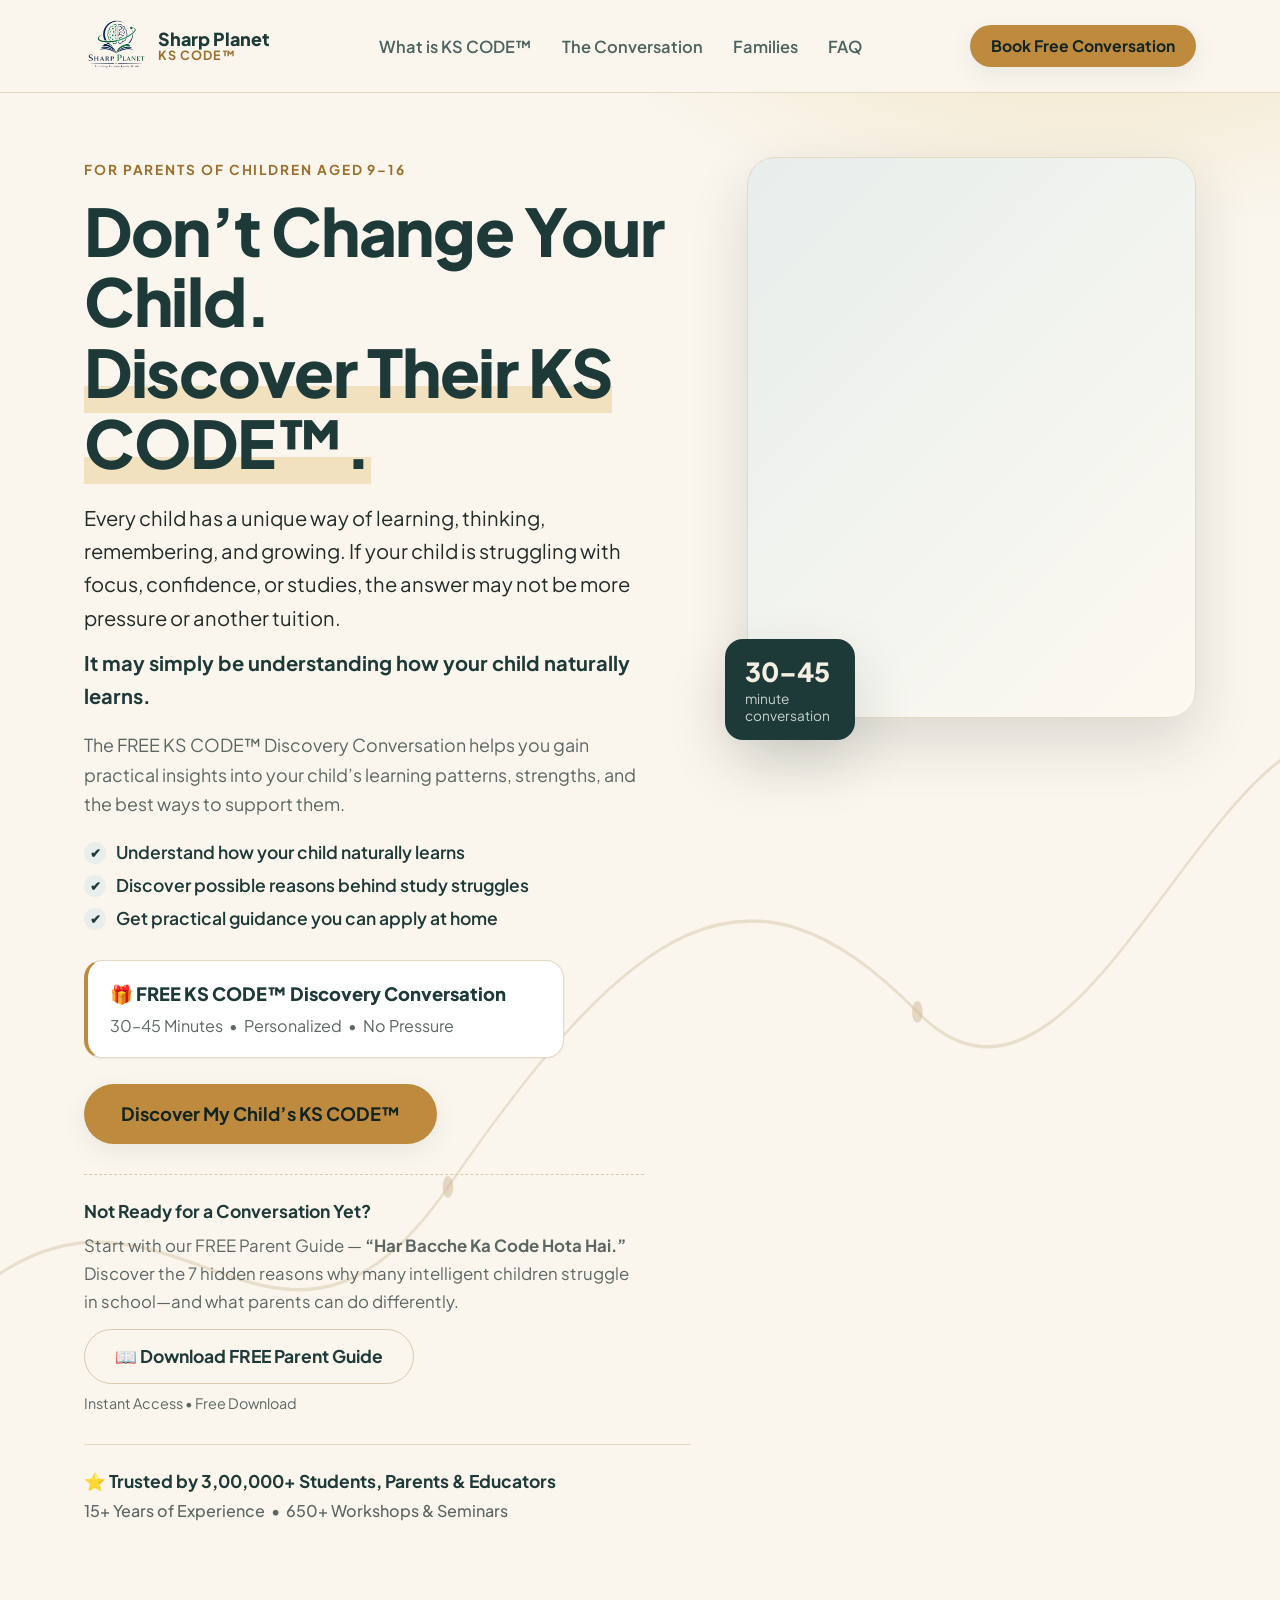
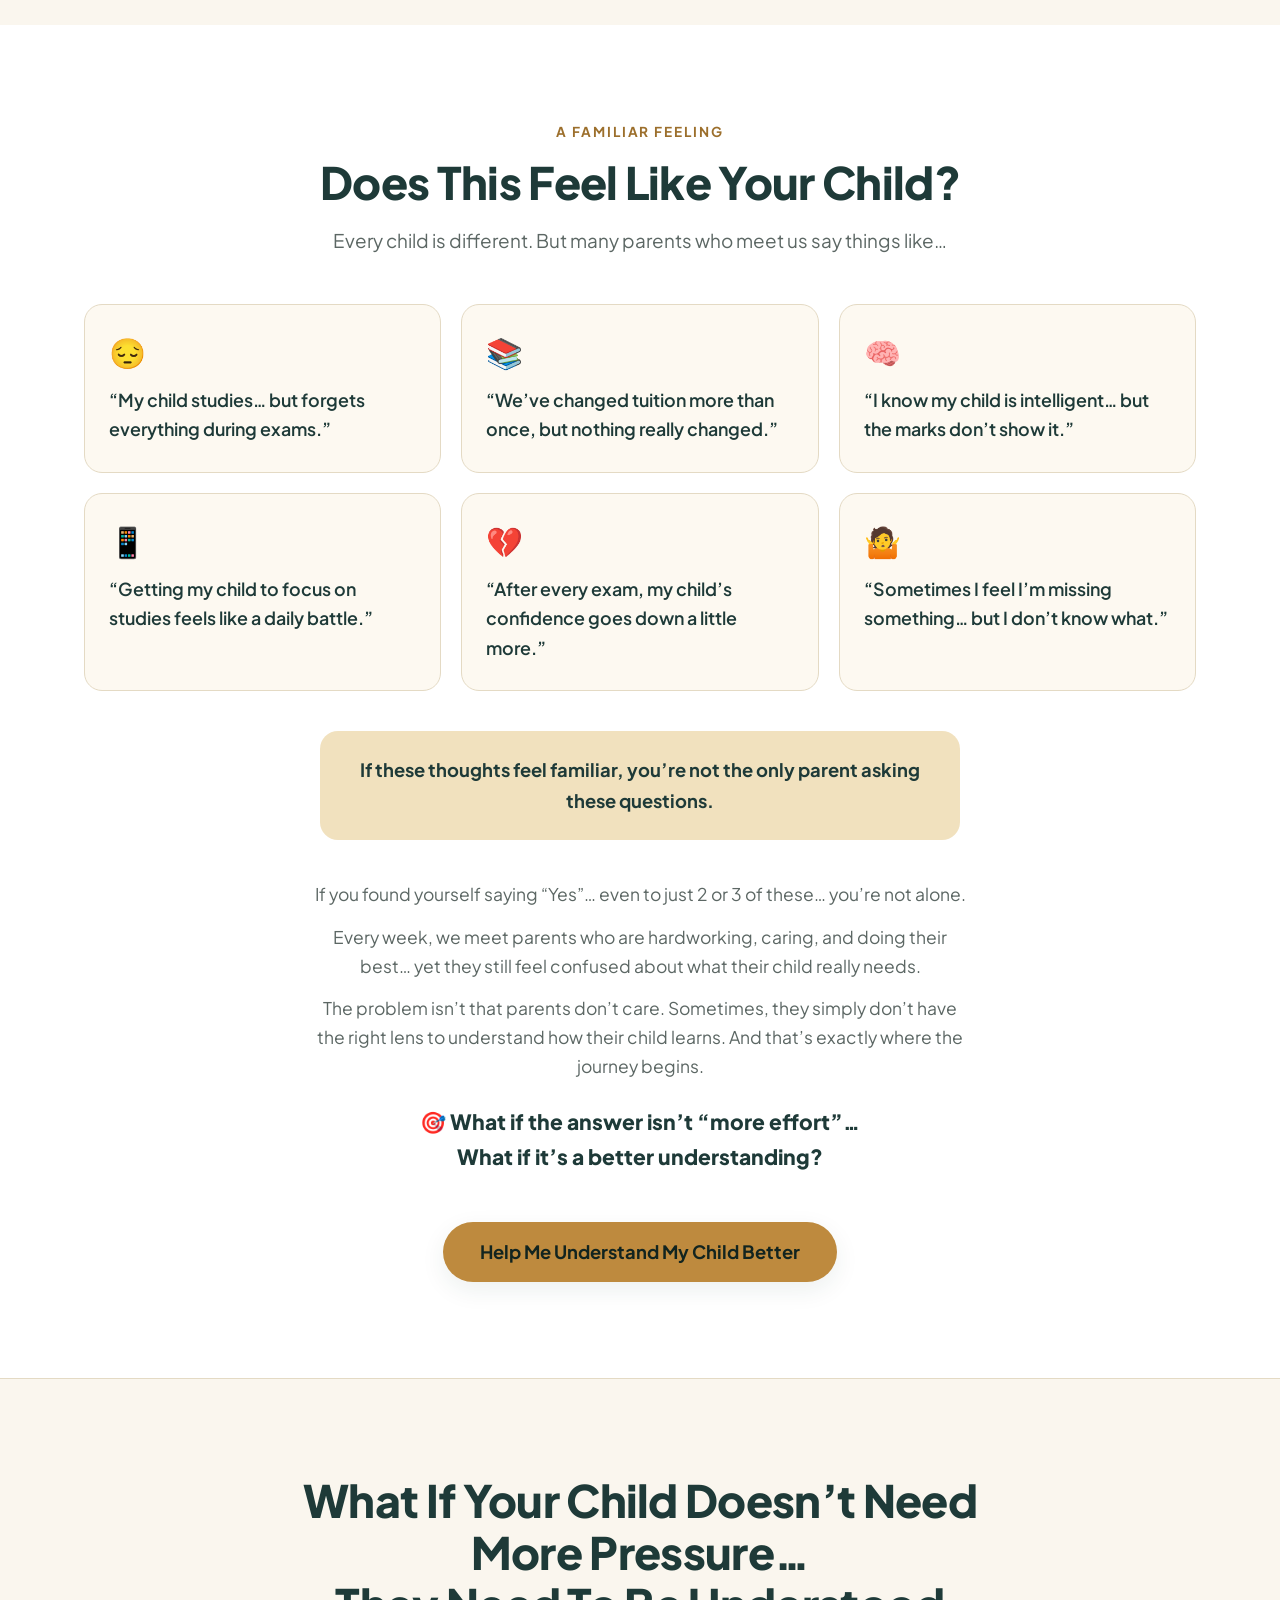
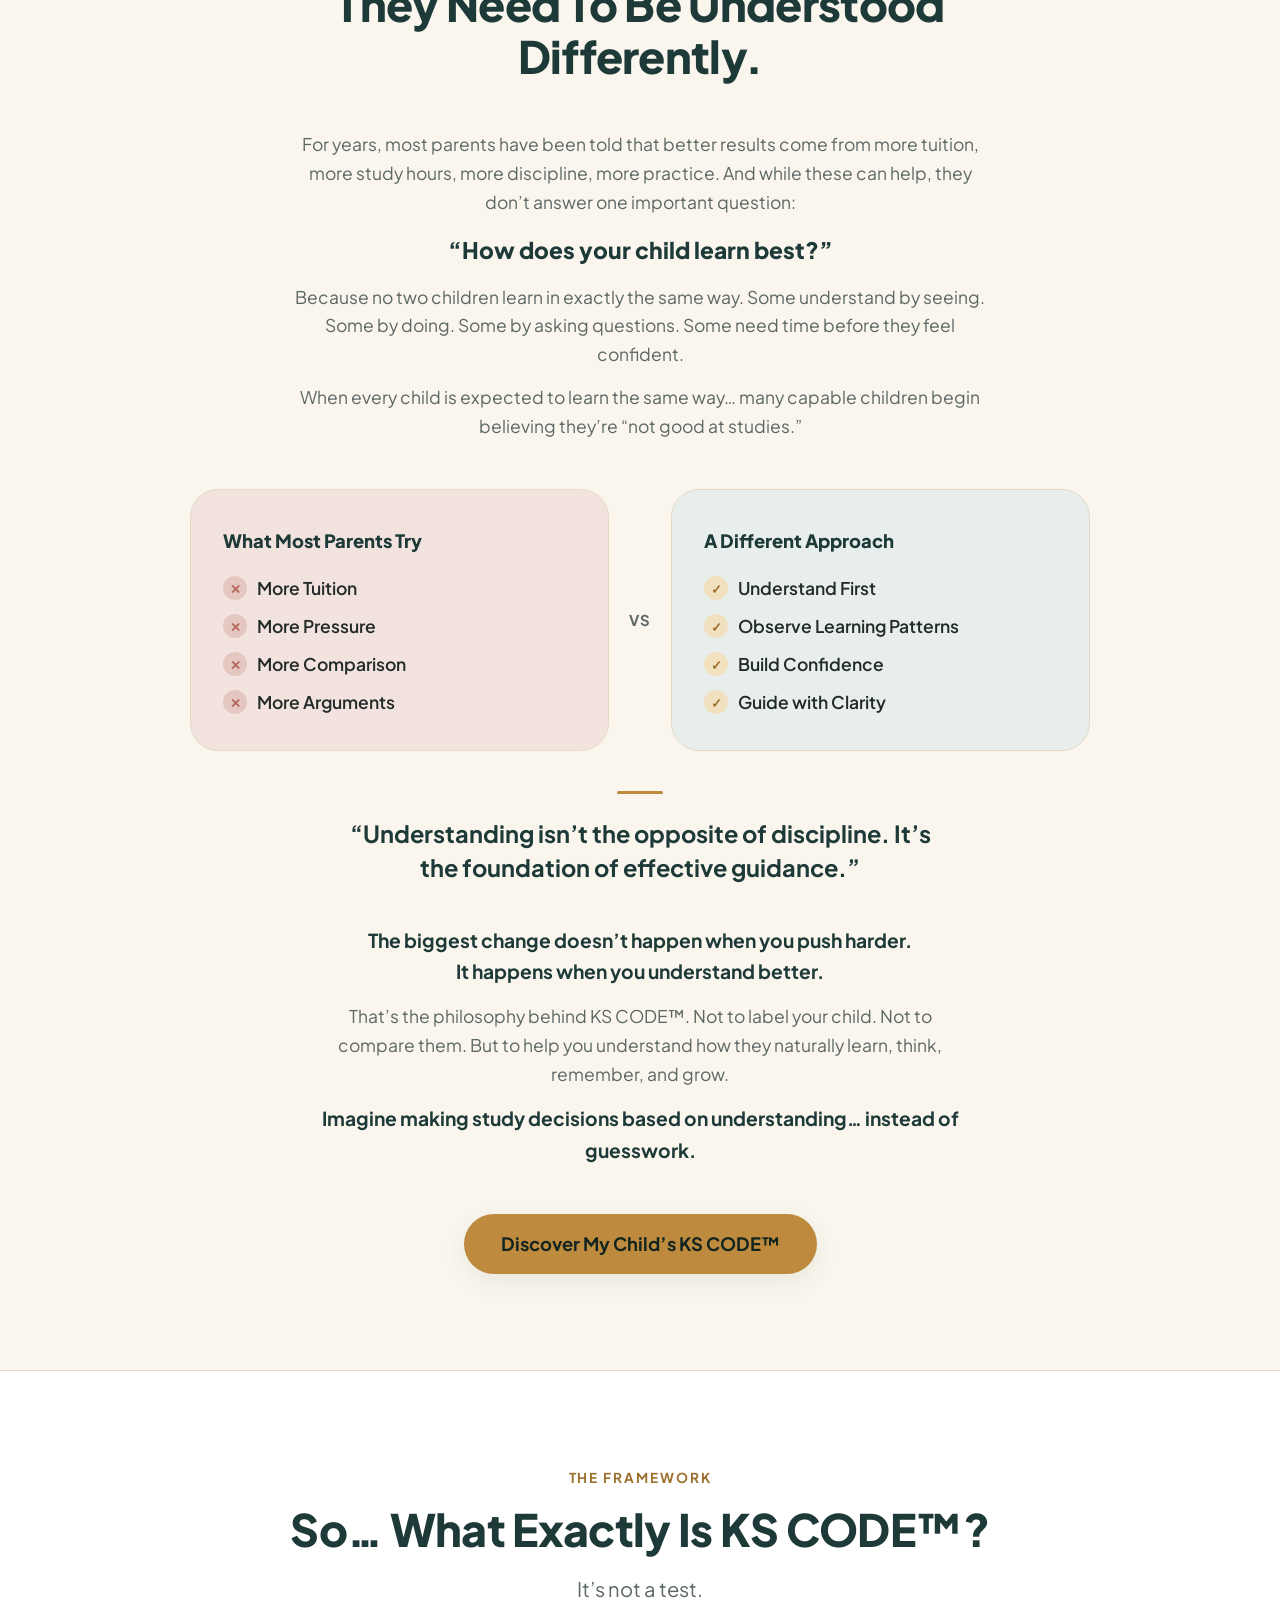
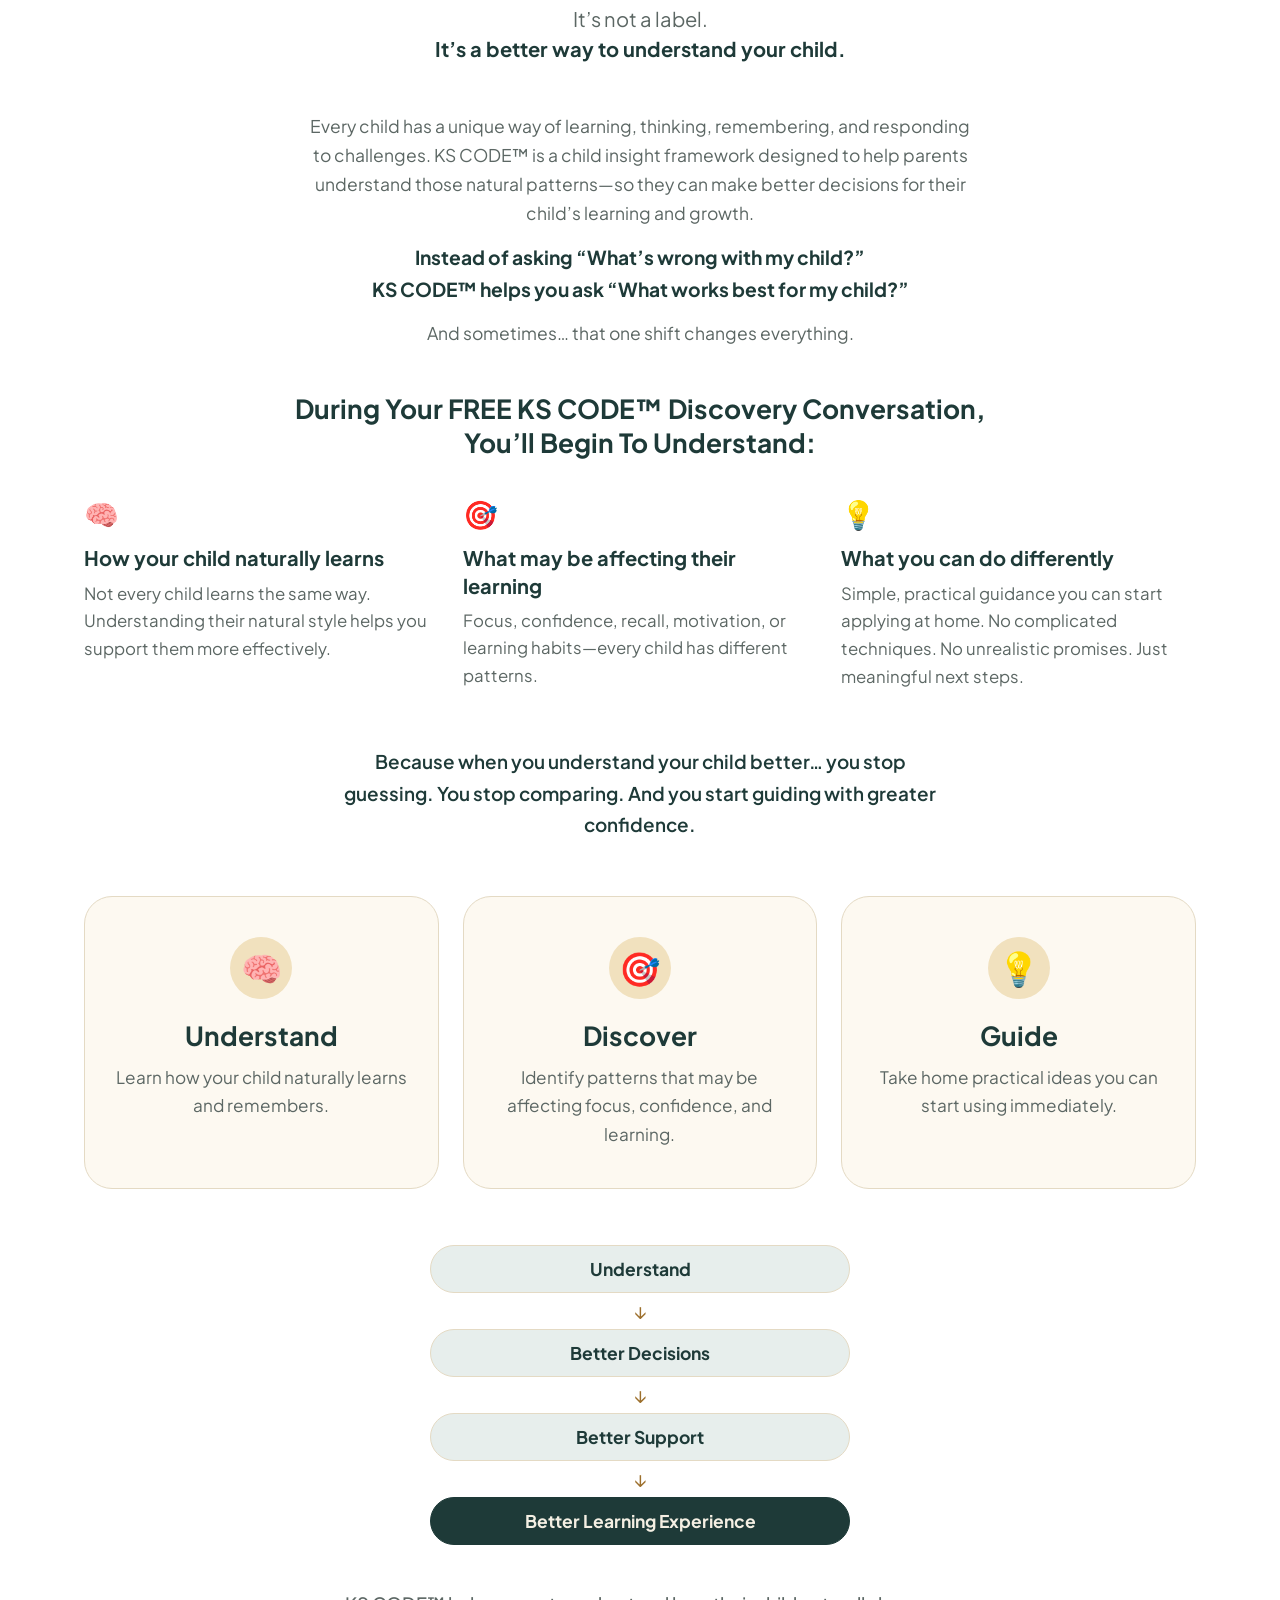
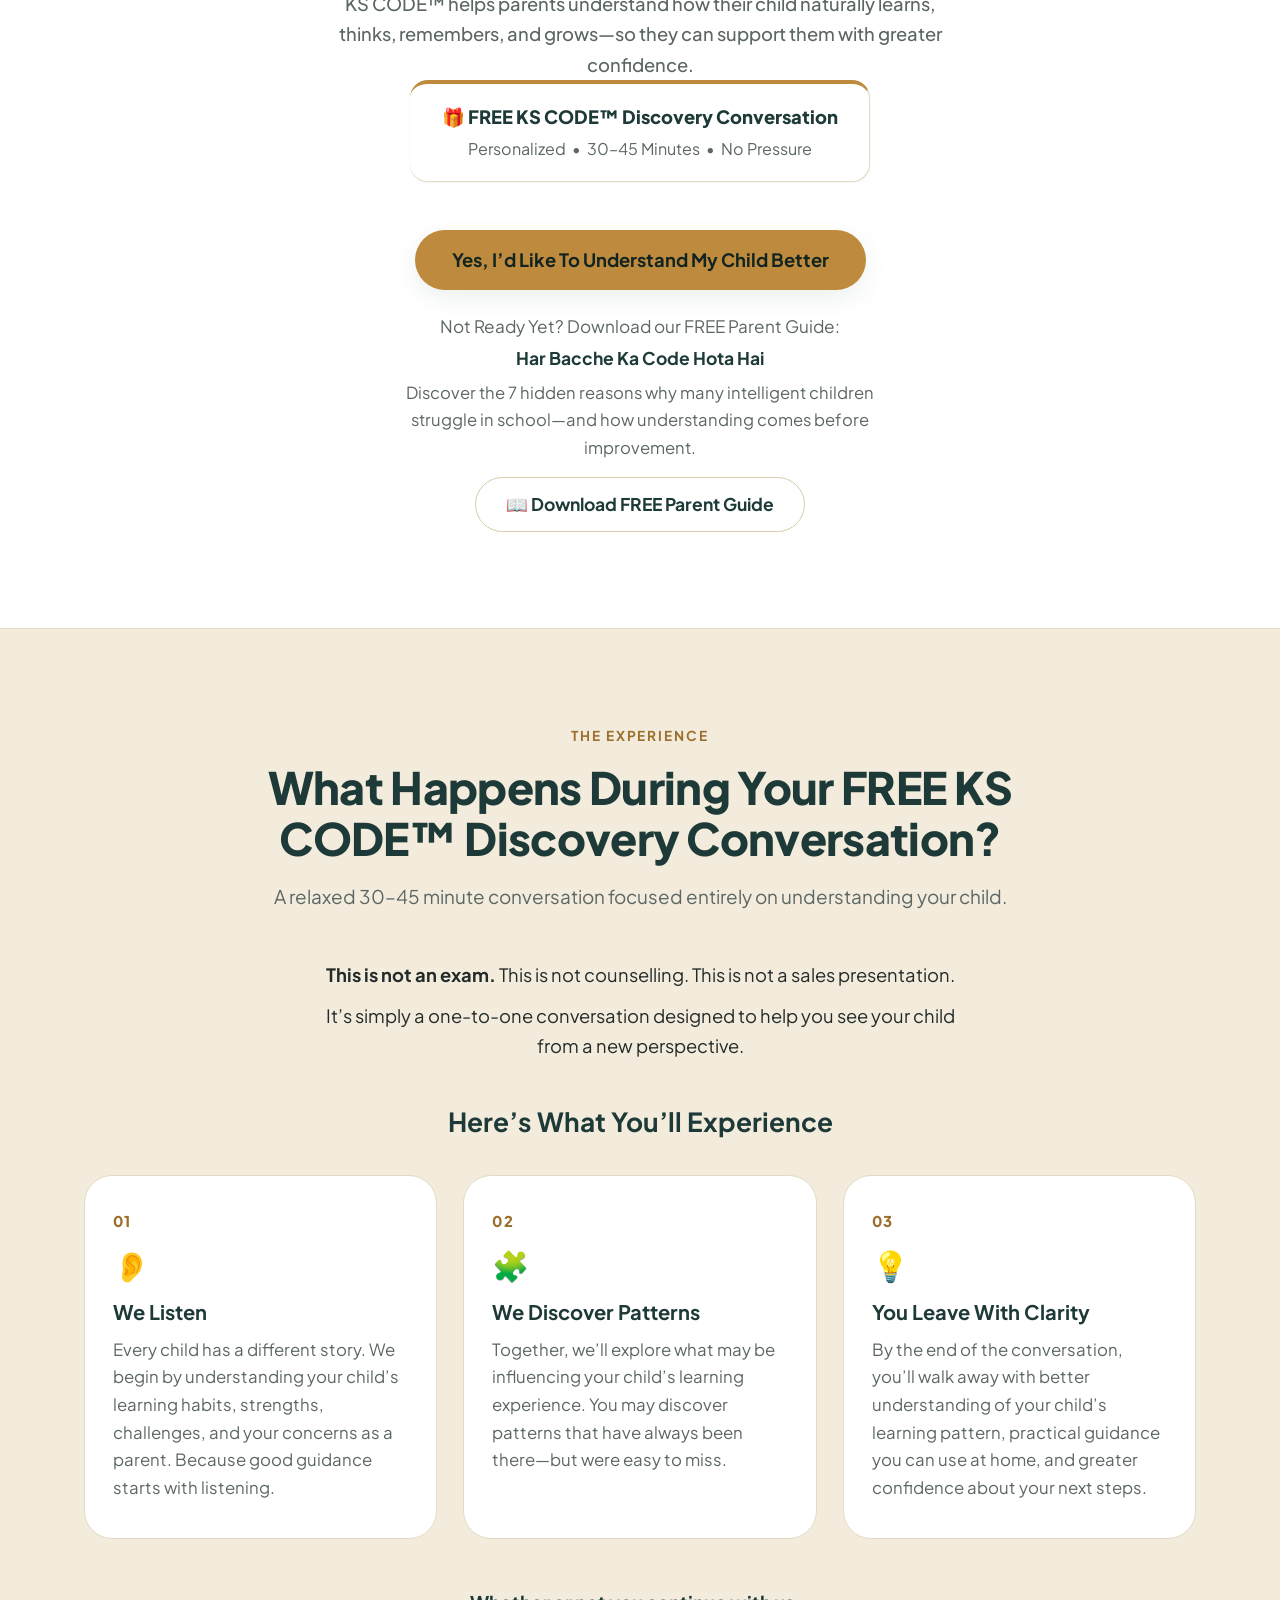
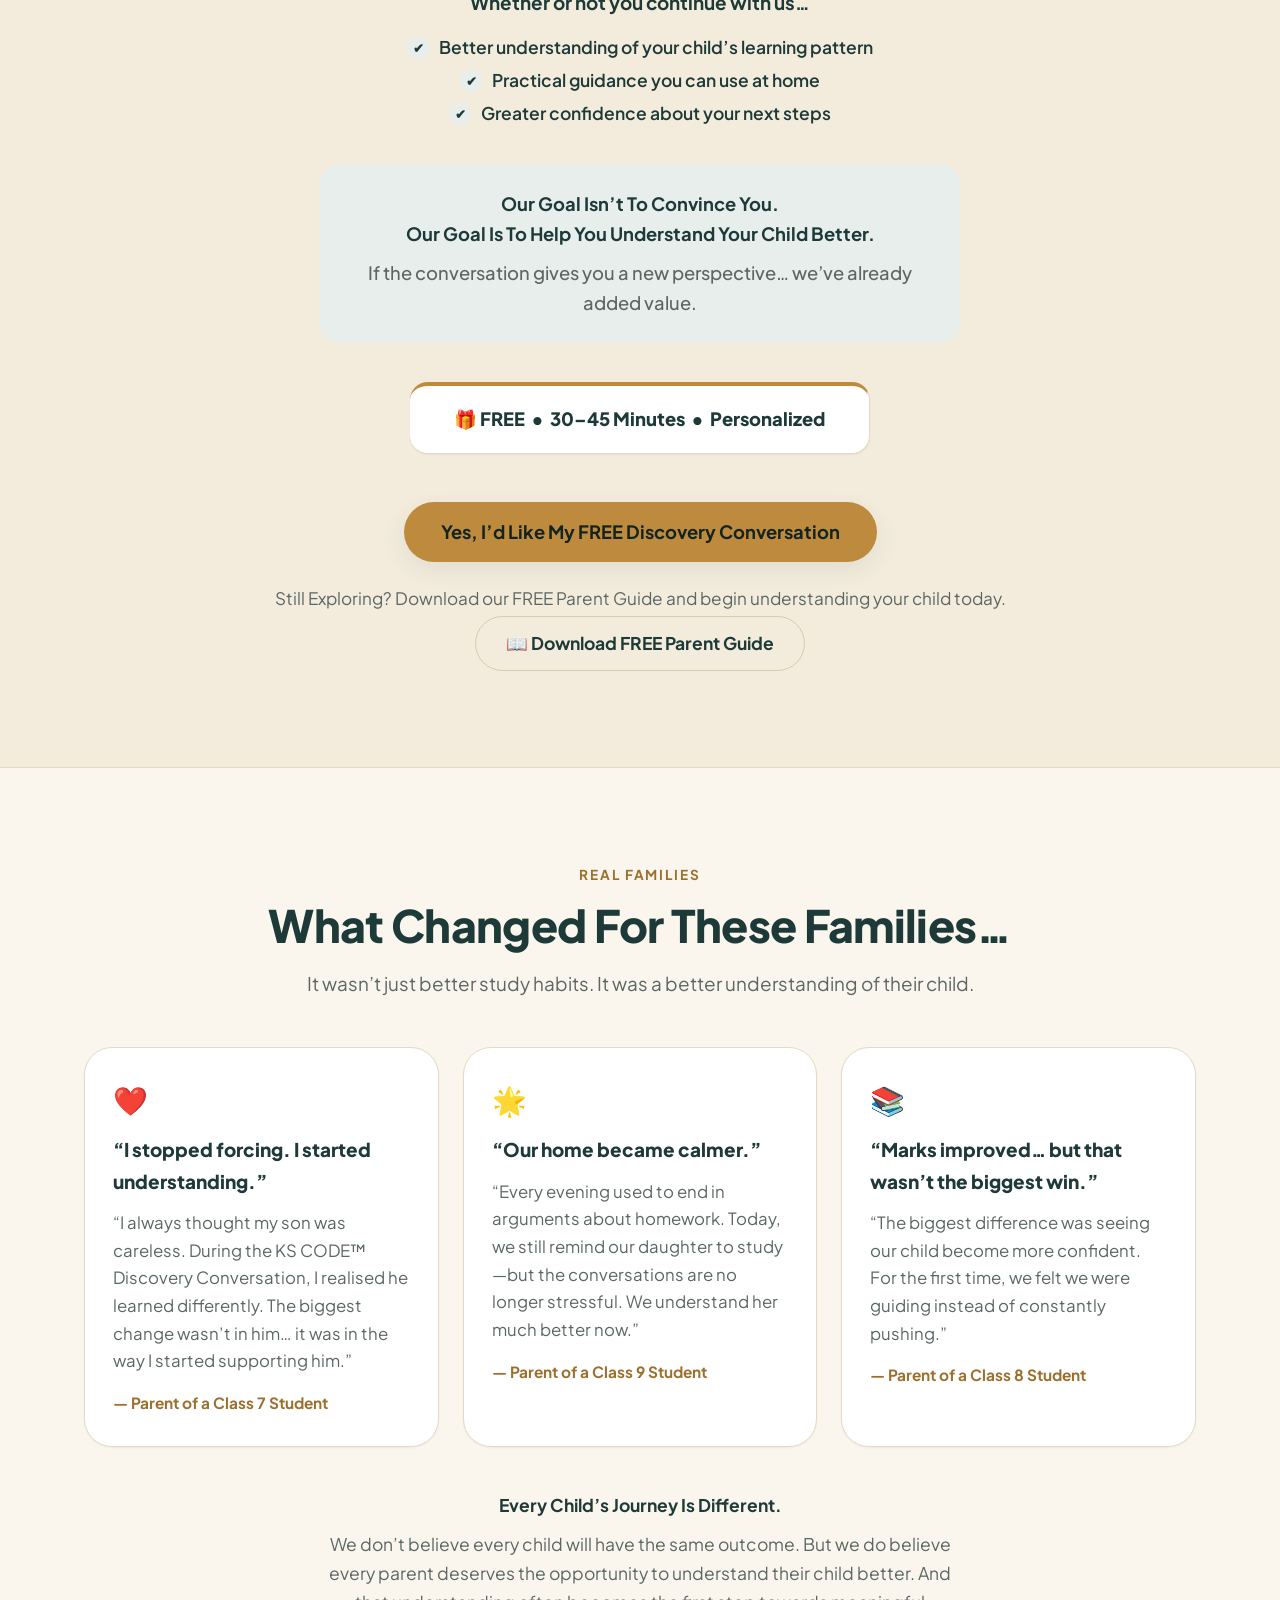
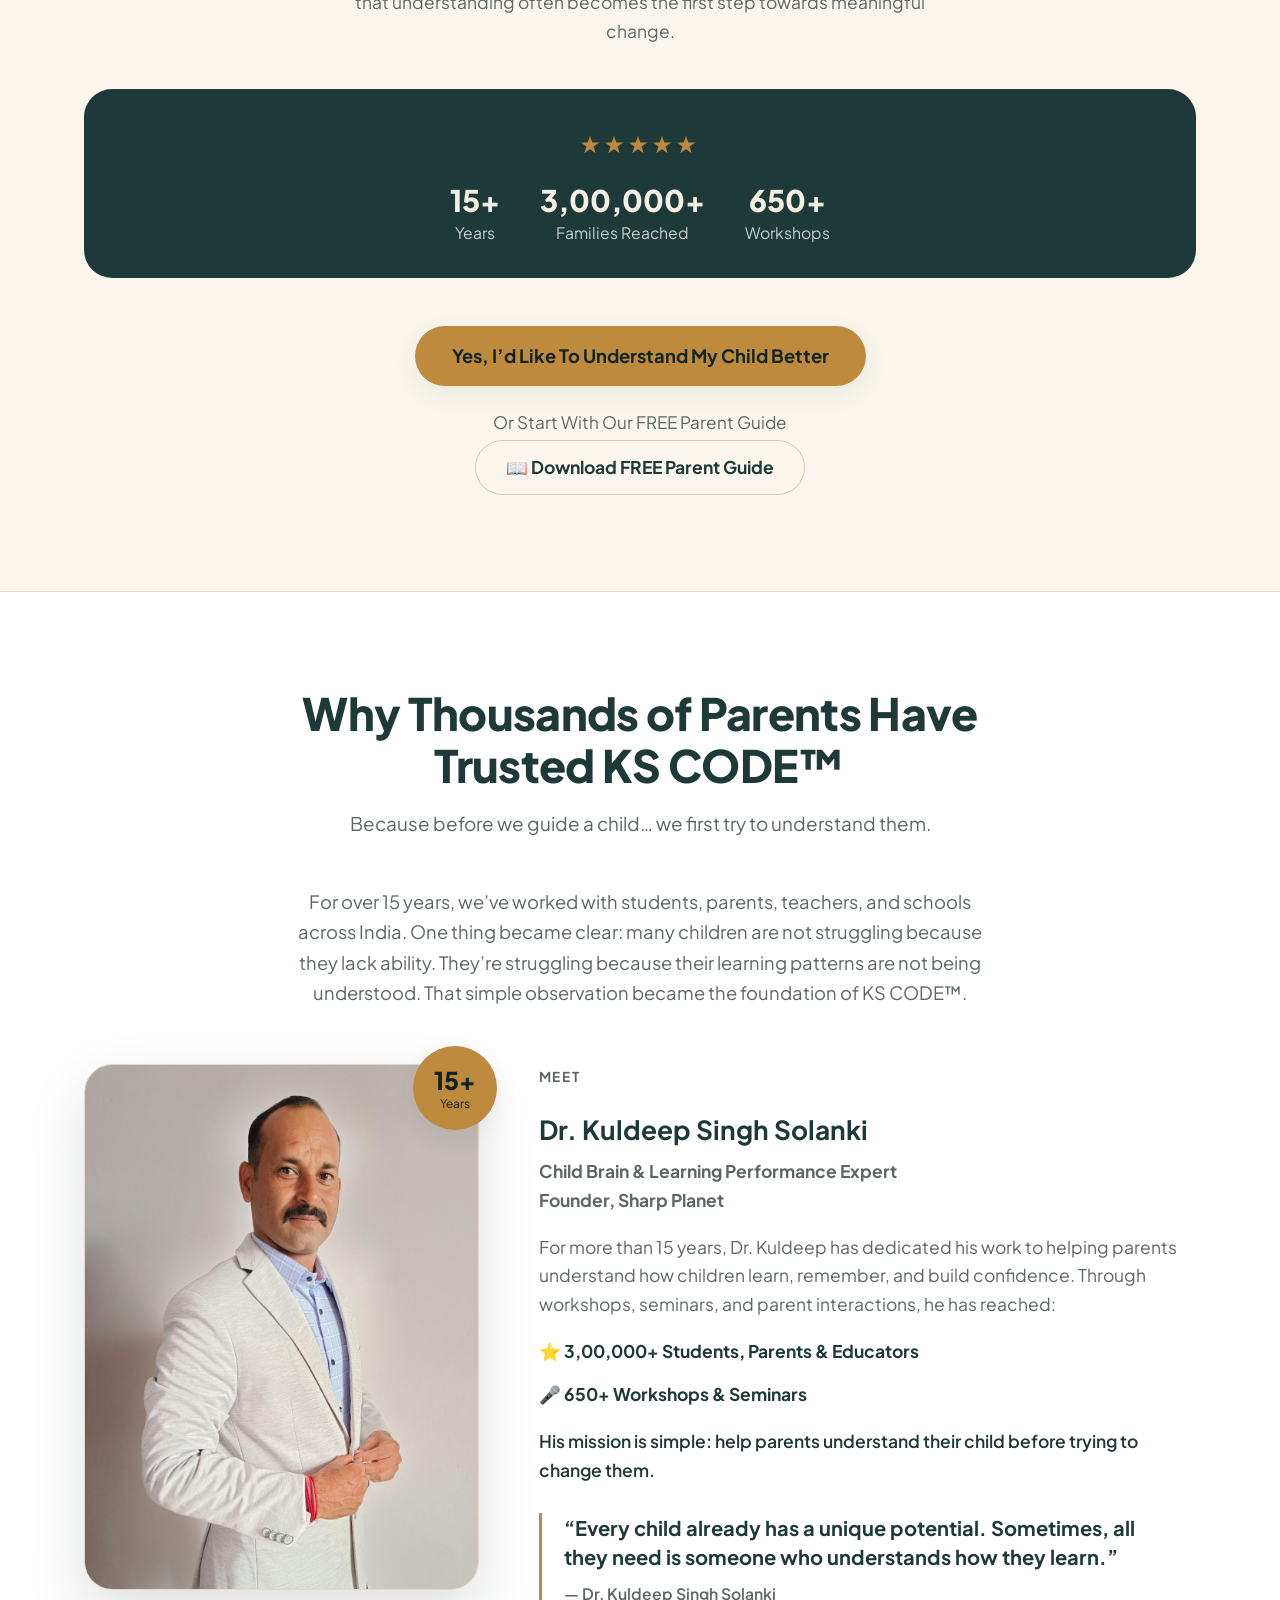
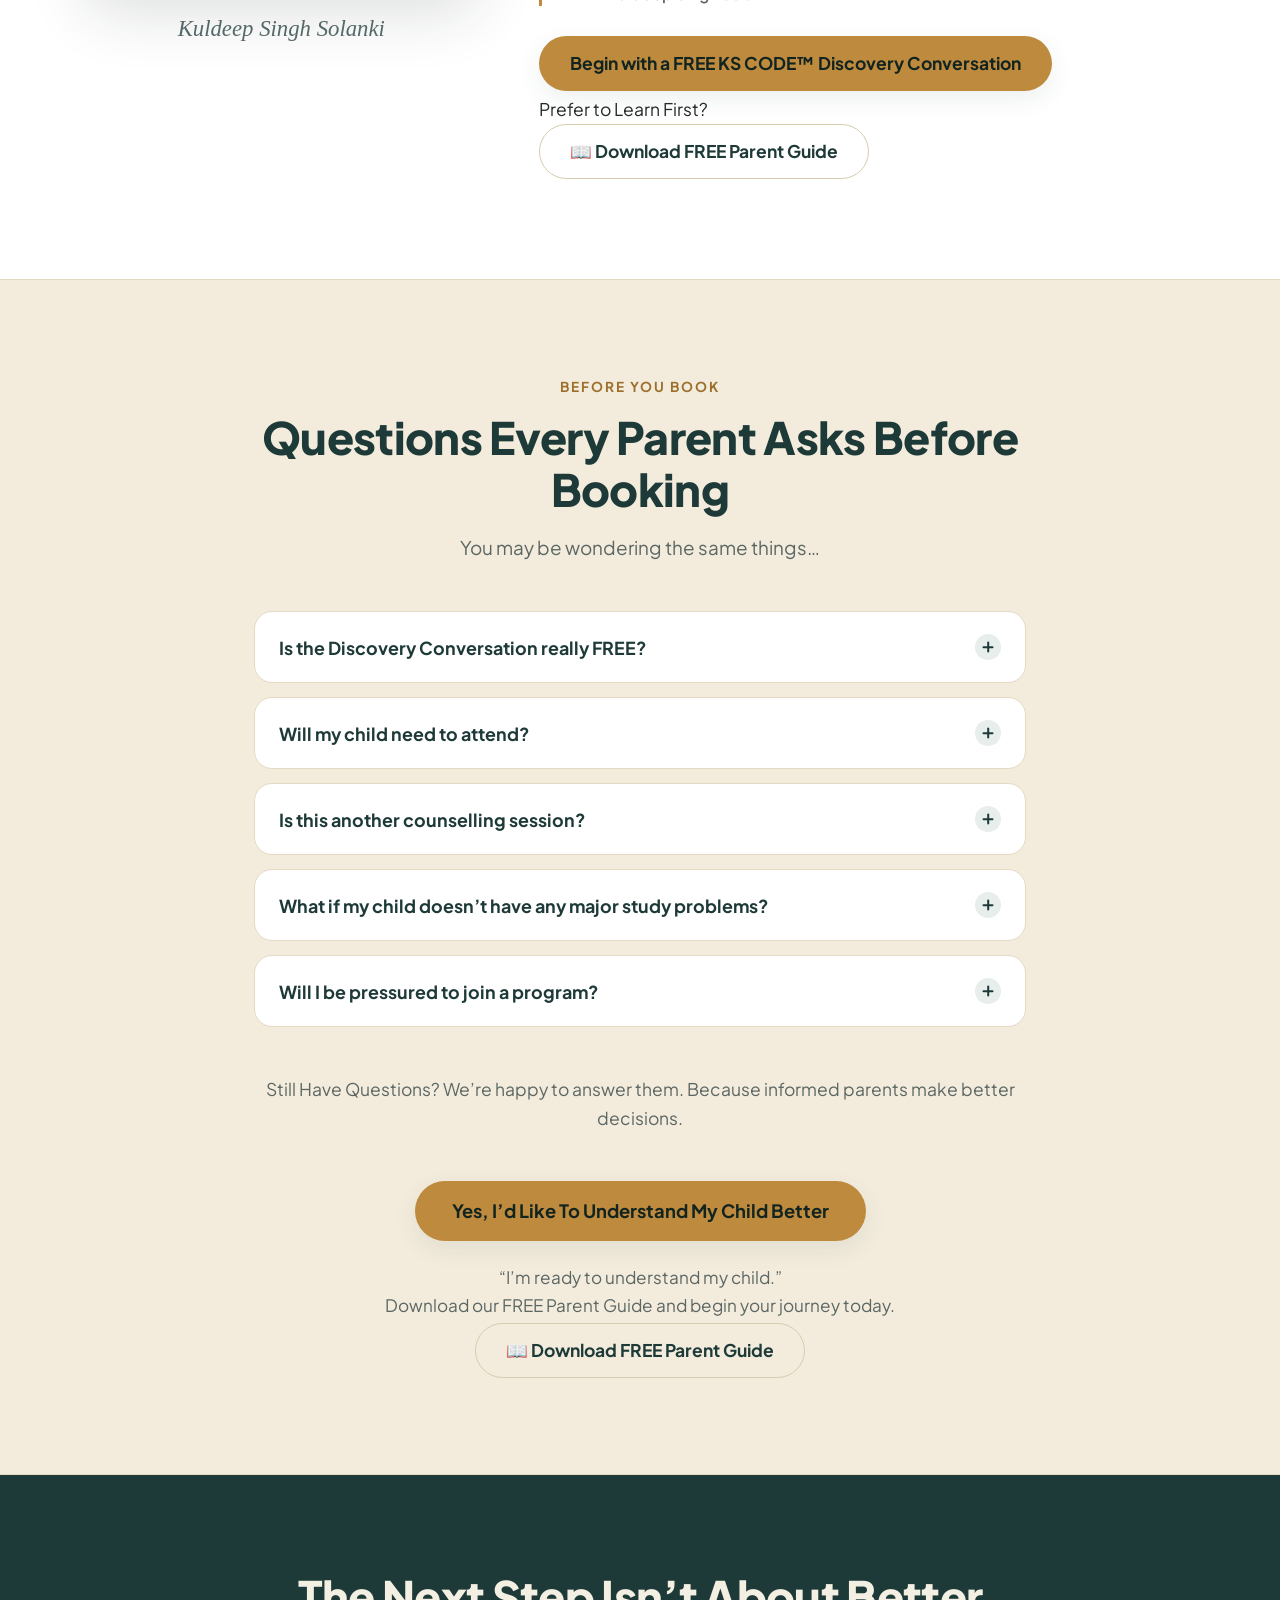
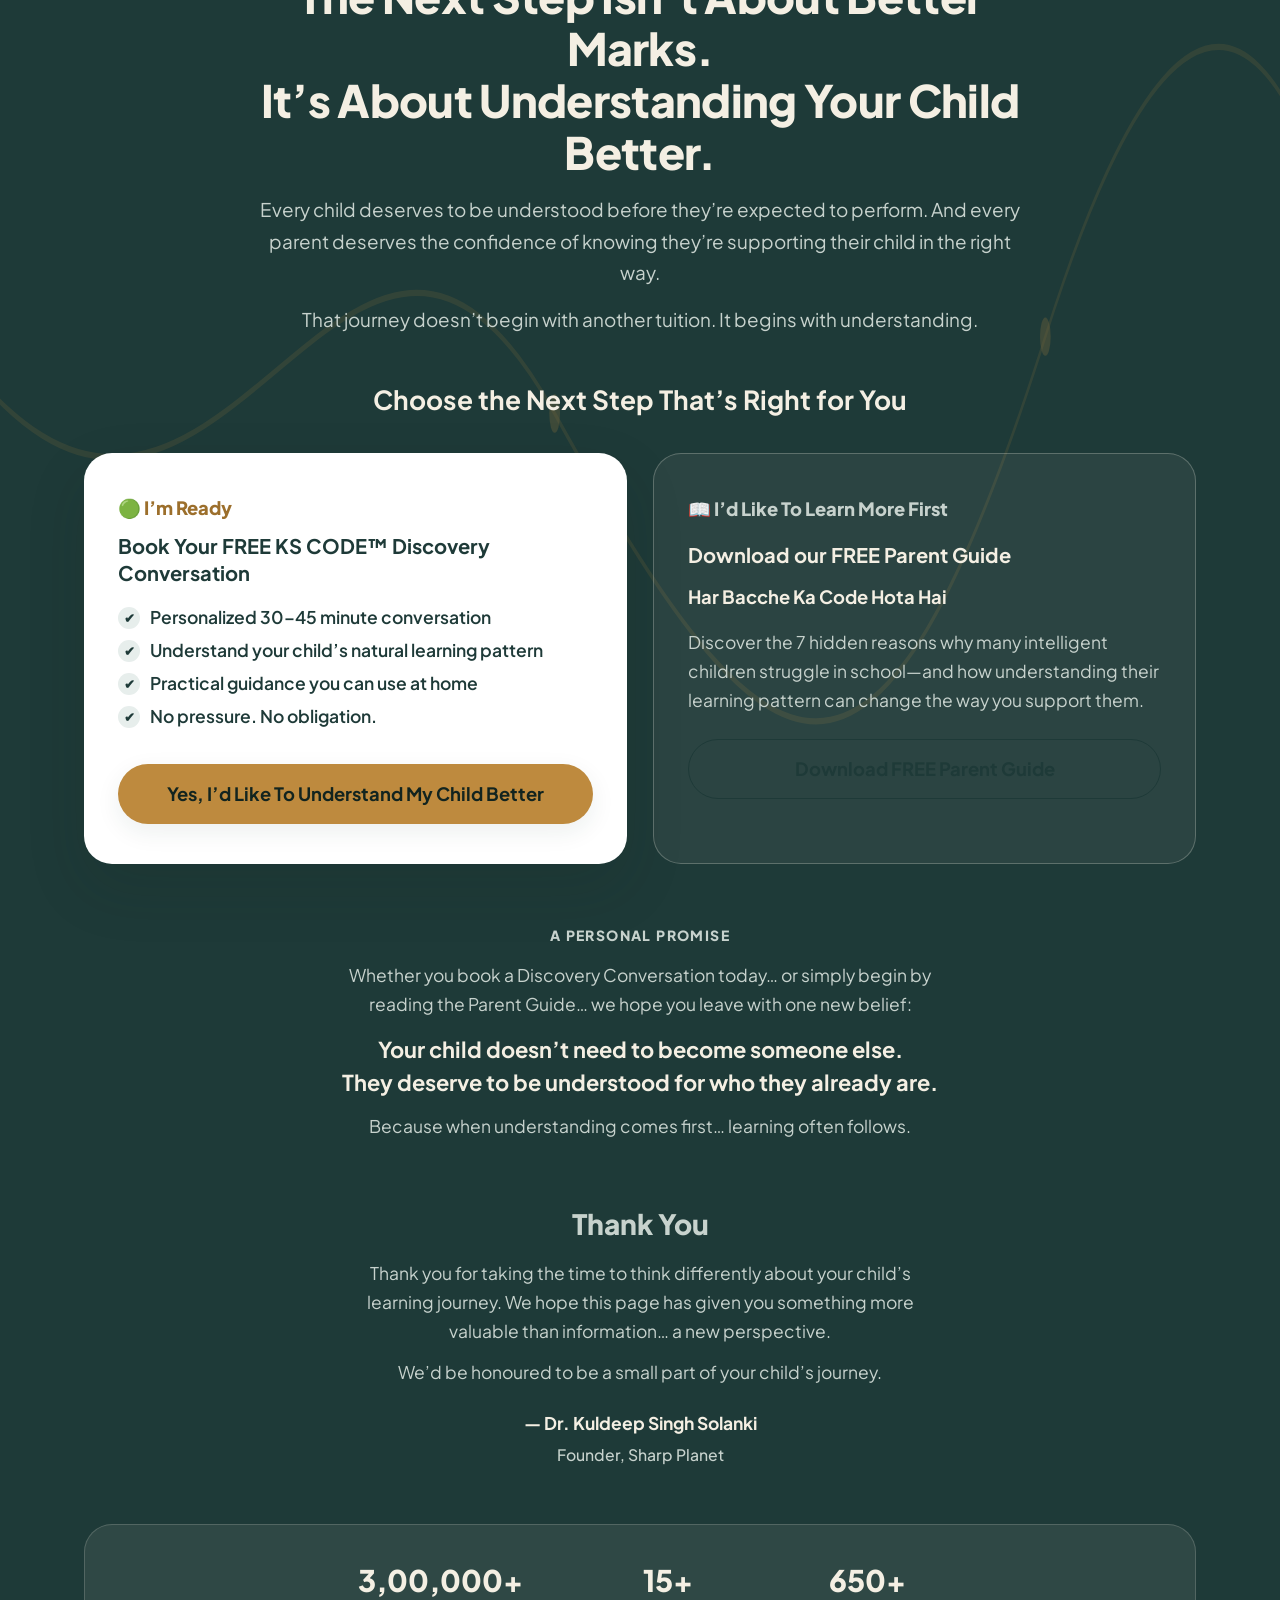
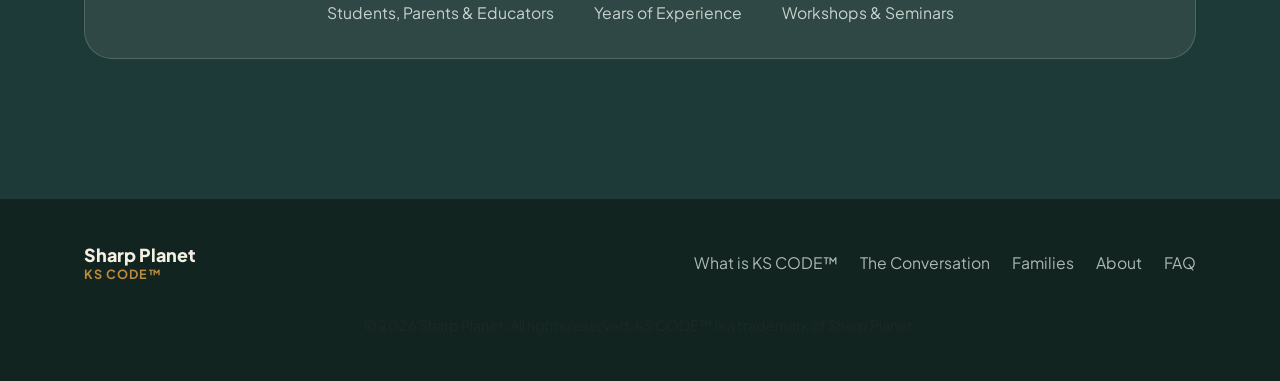
==== commit 5add3b34: "Update landing page" ====
--- a/index.html
+++ b/index.html
@@ -72,7 +72,7 @@
 
 /* ---------- Reset ---------- */
 *, *::before, *::after{ box-sizing: border-box; }
-html{ scroll-behavior: smooth; }
+html{ scroll-behavior: smooth; font-size: 17.5px; }
 body{
   margin: 0;
   font-family: var(--font-body);
@@ -186,9 +186,22 @@
 }
 .btn-primary:hover{
   background: var(--color-accent-dark);
-  transform: translateY(-2px);
+  transform: translateY(-3px) scale(1.035);
   box-shadow: var(--shadow-lg);
 }
+.btn:active{
+  transform: translateY(0) scale(0.96);
+  transition-duration: 0.12s;
+}
+.btn-ghost:hover, .btn-outline:hover{
+  transform: translateY(-2px) scale(1.02);
+}
+@keyframes btnPulse{
+  0%, 100%{ box-shadow: 0 0 0 0 rgba(190, 138, 62, 0.38), var(--shadow-md); }
+  50%{ box-shadow: 0 0 0 12px rgba(190, 138, 62, 0), var(--shadow-md); }
+}
+.btn-pulse{ animation: btnPulse 2.4s ease-in-out infinite; }
+.btn-pulse:hover{ animation-play-state: paused; }
 .btn-large{ padding: 18px 36px; font-size: 1.05rem; }
 .btn-small{ padding: 11px 20px; font-size: 0.9rem; }
 .btn-ghost{
@@ -940,6 +953,7 @@
   html{ scroll-behavior: auto; }
   .reveal, .reveal-stagger{ opacity: 1; transform: none; transition: none; }
   .btn, .pain-card, .framework-card, .process-step, .testimonial-card{ transition: none; }
+  .btn-pulse{ animation: none; }
 }
 
 /* =========================================================
@@ -1095,10 +1109,24 @@
   background: var(--color-surface-warm);
   transition: border-color 0.2s var(--ease), background 0.2s var(--ease);
 }
-.form-field input:focus{
+.form-field input:focus,
+.form-field textarea:focus{
   outline: none;
   border-color: var(--color-accent);
   background: var(--color-surface);
+}
+.form-field textarea{
+  width: 100%;
+  padding: 13px 16px;
+  border: 1.5px solid var(--color-border);
+  border-radius: var(--radius-sm);
+  font-family: var(--font-body);
+  font-size: 0.98rem;
+  color: var(--color-text);
+  background: var(--color-surface-warm);
+  resize: vertical;
+  min-height: 90px;
+  transition: border-color 0.2s var(--ease), background 0.2s var(--ease);
 }
 .modal-form .f-row{ margin-top: 6px; }
 .modal-submit{ width: 100%; }
@@ -1141,8 +1169,7 @@
     </nav>
 
     <div class="header-cta">
-      <!-- TODO: replace #discovery with the real booking URL -->
-      <a href="#discovery" class="btn btn-primary btn-small">Book Free Conversation</a>
+      <a href="#booking-modal" class="btn btn-primary btn-small js-book-call">Book Free Conversation</a>
     </div>
 
     <button class="nav-toggle" id="navToggle" aria-expanded="false" aria-controls="mobileNav" aria-label="Open menu">
@@ -1155,7 +1182,7 @@
     <a href="#discovery">The Conversation</a>
     <a href="#testimonials">Families</a>
     <a href="#faq">FAQ</a>
-    <a href="#discovery" class="btn btn-primary">Book Free Conversation</a>
+    <a href="#booking-modal" class="btn btn-primary js-book-call">Book Free Conversation</a>
   </div>
 </header>
 
@@ -1194,8 +1221,7 @@
         </div>
 
         <div class="hero-actions">
-          <!-- TODO: replace href with real booking URL -->
-          <a href="#discovery" class="btn btn-primary btn-large">Discover My Child&rsquo;s KS CODE&trade;</a>
+          <a href="#booking-modal" class="btn btn-primary btn-large btn-pulse js-book-call">Discover My Child&rsquo;s KS CODE&trade;</a>
         </div>
 
         <div class="hero-secondary">
@@ -1213,7 +1239,6 @@
 
       <div class="hero-visual reveal" aria-hidden="true">
         <div class="hero-portrait-frame">
-          <!-- Replace with assets/hero-family.webp -->
           <img class="placeholder-img" src="assets/hero-family.png" alt="" data-placeholder="A parent and child in a warm, natural conversation">
         </div>
         <div class="hero-visual-badge">
@@ -1272,8 +1297,7 @@
       </div>
 
       <div class="section-cta reveal">
-        <!-- TODO: replace href with real booking URL -->
-        <a href="#discovery" class="btn btn-primary btn-large">Help Me Understand My Child Better</a>
+        <a href="#booking-modal" class="btn btn-primary btn-large js-book-call">Help Me Understand My Child Better</a>
       </div>
     </div>
   </section>
@@ -1327,8 +1351,7 @@
       </div>
 
       <div class="section-cta reveal">
-        <!-- TODO: replace href with real booking URL -->
-        <a href="#discovery" class="btn btn-primary btn-large">Discover My Child&rsquo;s KS CODE&trade;</a>
+        <a href="#booking-modal" class="btn btn-primary btn-large js-book-call">Discover My Child&rsquo;s KS CODE&trade;</a>
       </div>
     </div>
   </section>
@@ -1406,8 +1429,7 @@
       </div>
 
       <div class="section-cta section-cta-dual reveal">
-        <!-- TODO: replace href with real booking URL -->
-        <a href="#discovery" class="btn btn-primary btn-large">Yes, I&rsquo;d Like To Understand My Child Better</a>
+        <a href="#booking-modal" class="btn btn-primary btn-large js-book-call">Yes, I&rsquo;d Like To Understand My Child Better</a>
         <p class="cta-or">Not Ready Yet? Download our FREE Parent Guide:</p>
         <p class="cta-guide-title">Har Bacche Ka Code Hota Hai</p>
         <p class="cta-guide-sub">Discover the 7 hidden reasons why many intelligent children struggle in school&mdash;and how understanding comes before improvement.</p>
@@ -1472,7 +1494,6 @@
       </div>
 
       <div class="section-cta section-cta-dual reveal">
-        <!-- TODO: replace href with real booking URL -->
         <a href="#discovery-form" class="btn btn-primary btn-large">Yes, I&rsquo;d Like My FREE Discovery Conversation</a>
         <p class="cta-or">Still Exploring? Download our FREE Parent Guide and begin understanding your child today.</p>
                 <a href="https://kpsolanki310816.systeme.io/ebf6b6a9" class="btn btn-ghost">📖 Download FREE Parent Guide</a>
@@ -1533,8 +1554,7 @@
       </div>
 
       <div class="section-cta section-cta-dual reveal">
-        <!-- TODO: replace href with real booking URL -->
-        <a href="#discovery" class="btn btn-primary btn-large">Yes, I&rsquo;d Like To Understand My Child Better</a>
+        <a href="#booking-modal" class="btn btn-primary btn-large js-book-call">Yes, I&rsquo;d Like To Understand My Child Better</a>
         <p class="cta-or">Or Start With Our FREE Parent Guide</p>
                 <a href="https://kpsolanki310816.systeme.io/ebf6b6a9" class="btn btn-ghost">📖 Download FREE Parent Guide</a>
       </div>
@@ -1556,7 +1576,6 @@
       <div class="about-grid reveal">
         <div class="about-media">
           <div class="about-photo-frame">
-            <!-- Replace with assets/dr-kuldeep-singh-solanki.webp -->
             <img class="placeholder-img" src="assets/dr-kuldeep-singh-solanki.jpeg" alt="" data-placeholder="Professional photo of Dr. Kuldeep Singh Solanki">
           </div>
           <div class="about-badge">
@@ -1586,8 +1605,7 @@
           </blockquote>
 
           <div class="about-cta">
-            <!-- TODO: replace href with real booking URL -->
-            <a href="#discovery" class="btn btn-primary">Begin with a FREE KS CODE&trade; Discovery Conversation</a>
+            <a href="#booking-modal" class="btn btn-primary js-book-call">Begin with a FREE KS CODE&trade; Discovery Conversation</a>
             <p class="cta-or cta-or-left">Prefer to Learn First?</p>
                         <a href="https://kpsolanki310816.systeme.io/ebf6b6a9" class="btn btn-ghost">📖 Download FREE Parent Guide</a>
           </div>
@@ -1670,8 +1688,7 @@
       <div class="faq-footer reveal">
         <p>Still Have Questions? We&rsquo;re happy to answer them. Because informed parents make better decisions.</p>
         <div class="section-cta section-cta-dual">
-          <!-- TODO: replace href with real booking URL -->
-          <a href="#discovery" class="btn btn-primary btn-large">Yes, I&rsquo;d Like To Understand My Child Better</a>
+          <a href="#booking-modal" class="btn btn-primary btn-large js-book-call">Yes, I&rsquo;d Like To Understand My Child Better</a>
           <p class="cta-or">&ldquo;I&rsquo;m ready to understand my child.&rdquo;<br>Download our FREE Parent Guide and begin your journey today.</p>
                     <a href="https://kpsolanki310816.systeme.io/ebf6b6a9" class="btn btn-ghost">📖 Download FREE Parent Guide</a>
         </div>
@@ -1707,8 +1724,7 @@
             <li><span class="check-icon" aria-hidden="true">✔</span> Practical guidance you can use at home</li>
             <li><span class="check-icon" aria-hidden="true">✔</span> No pressure. No obligation.</li>
           </ul>
-          <!-- TODO: replace href with real booking URL -->
-          <a href="#discovery-form" class="btn btn-primary btn-large">Yes, I&rsquo;d Like To Understand My Child Better</a>
+          <a href="#booking-modal" class="btn btn-primary btn-large js-book-call">Yes, I&rsquo;d Like To Understand My Child Better</a>
         </div>
 
         <div class="choice-card choice-card-secondary reveal-stagger" id="parent-guide">
@@ -1764,15 +1780,161 @@
   </div>
 </footer>
 
+
+<!-- ============ BOOK A CONVERSATION MODAL (opens WhatsApp with prefilled details) ============ -->
+<div class="modal-overlay" id="bookingModal" role="dialog" aria-modal="true" aria-labelledby="bookingModalTitle" aria-hidden="true">
+  <div class="modal-panel" tabindex="-1">
+    <button type="button" class="modal-close" data-close-modal aria-label="Close">&times;</button>
+    <p class="eyebrow eyebrow-center">🎁 FREE Discovery Conversation</p>
+    <h3 id="bookingModalTitle" class="modal-title">Let&rsquo;s Understand Your Child Better</h3>
+    <p class="modal-sub">Share a few quick details and we&rsquo;ll open WhatsApp with your message ready to send to Dr. Kuldeep Singh Solanki.</p>
+
+    <form class="modal-form" id="bookingForm">
+      <div class="form-field">
+        <label for="bk-child-name">Child&rsquo;s Name</label>
+        <input type="text" id="bk-child-name" name="child_name" placeholder="Your child's name" autocomplete="name" required>
+      </div>
+      <div class="form-field">
+        <label for="bk-class">Class</label>
+        <input type="text" id="bk-class" name="child_class" placeholder="e.g. Class 8" required>
+      </div>
+      <div class="form-field">
+        <label for="bk-problem">Problem Facing</label>
+        <textarea id="bk-problem" name="problem" rows="3" placeholder="e.g. Forgets during exams, loses focus, low confidence..." required></textarea>
+      </div>
+      <div class="form-field">
+        <label for="bk-whatsapp">Your WhatsApp Number</label>
+        <input type="tel" id="bk-whatsapp" name="whatsapp_number" placeholder="10-digit WhatsApp number" autocomplete="tel" required>
+      </div>
+      <div class="form-field">
+        <label for="bk-desire">What Are You Hoping For? <span style="font-weight:500;">(optional)</span></label>
+        <input type="text" id="bk-desire" name="desire" placeholder="e.g. Understand my child better">
+      </div>
+      <div class="f-row">
+        <button type="submit" class="btn btn-primary btn-large modal-submit">Send on WhatsApp</button>
+      </div>
+    </form>
+    <p class="modal-privacy">We respect your privacy. No spam, ever.</p>
+  </div>
+</div>
+
 <script>
 (function () {
   "use strict";
 
-  /* ---------- Footer year ---------- */
+
+  /* ---------- Book a Conversation modal -> WhatsApp redirect ---------- */
+  // TODO: replace with Dr. Kuldeep's real WhatsApp number.
+  // Format: country code + number, digits only, no "+", no spaces, no dashes.
+  // Example for an Indian number 98765 43210 -> "919876543210"
+  var WHATSAPP_NUMBER = "91XXXXXXXXXX";
+
+  var bookingModal = document.getElementById("bookingModal");
+  var bookingPanel = bookingModal ? bookingModal.querySelector(".modal-panel") : null;
+  var bookingTriggers = document.querySelectorAll(".js-book-call");
+  var bookingCloseTriggers = bookingModal ? bookingModal.querySelectorAll("[data-close-modal]") : [];
+  var bookingLastFocused = null;
+
+  function getBookingFocusableEls(container) {
+    return container.querySelectorAll(
+      'a[href], button:not([disabled]), input:not([disabled]), select:not([disabled]), textarea:not([disabled]), [tabindex]:not([tabindex="-1"])'
+    );
+  }
+
+  function openBookingModal() {
+    if (!bookingModal) { return; }
+    bookingLastFocused = document.activeElement;
+    bookingModal.classList.add("open");
+    bookingModal.setAttribute("aria-hidden", "false");
+    document.body.classList.add("modal-open");
+    var firstField = document.getElementById("bk-child-name");
+    if (firstField) { firstField.focus(); } else if (bookingPanel) { bookingPanel.focus(); }
+    document.addEventListener("keydown", onBookingModalKeydown);
+  }
+
+  function closeBookingModal() {
+    if (!bookingModal) { return; }
+    bookingModal.classList.remove("open");
+    bookingModal.setAttribute("aria-hidden", "true");
+    document.body.classList.remove("modal-open");
+    document.removeEventListener("keydown", onBookingModalKeydown);
+    if (bookingLastFocused && typeof bookingLastFocused.focus === "function") {
+      bookingLastFocused.focus();
+    }
+  }
+
+  function onBookingModalKeydown(e) {
+    if (e.key === "Escape" || e.key === "Esc") {
+      closeBookingModal();
+      return;
+    }
+    if (e.key === "Tab" && bookingPanel) {
+      var focusable = getBookingFocusableEls(bookingPanel);
+      if (!focusable.length) { return; }
+      var first = focusable[0];
+      var last = focusable[focusable.length - 1];
+      if (e.shiftKey && document.activeElement === first) {
+        e.preventDefault();
+        last.focus();
+      } else if (!e.shiftKey && document.activeElement === last) {
+        e.preventDefault();
+        first.focus();
+      }
+    }
+  }
+
+  bookingTriggers.forEach(function (trigger) {
+    trigger.addEventListener("click", function (e) {
+      e.preventDefault();
+      openBookingModal();
+    });
+  });
+
+  bookingCloseTriggers.forEach(function (trigger) {
+    trigger.addEventListener("click", closeBookingModal);
+  });
+
+  if (bookingModal) {
+    bookingModal.addEventListener("click", function (e) {
+      if (e.target === bookingModal) { closeBookingModal(); }
+    });
+  }
+
+  var bookingForm = document.getElementById("bookingForm");
+  if (bookingForm) {
+    bookingForm.addEventListener("submit", function (e) {
+      e.preventDefault();
+
+      var childName = document.getElementById("bk-child-name").value.trim();
+      var childClass = document.getElementById("bk-class").value.trim();
+      var problem = document.getElementById("bk-problem").value.trim();
+      var whatsappNumber = document.getElementById("bk-whatsapp").value.trim();
+      var desire = document.getElementById("bk-desire").value.trim();
+
+      var lines = [
+        "Hi Dr. Kuldeep, I would like to book a FREE KS CODE\u2122 Discovery Conversation.",
+        "",
+        "Child's Name: " + childName,
+        "Class: " + childClass,
+        "Problem Facing: " + problem,
+        "My WhatsApp Number: " + whatsappNumber
+      ];
+      if (desire) {
+        lines.push("What I'm Hoping For: " + desire);
+      }
+
+      var message = encodeURIComponent(lines.join("\n"));
+      var waUrl = "https://wa.me/" + WHATSAPP_NUMBER + "?text=" + message;
+
+      window.open(waUrl, "_blank", "noopener");
+      closeBookingModal();
+      bookingForm.reset();
+    });
+  }
+
   var yearEl = document.getElementById("year");
   if (yearEl) { yearEl.textContent = new Date().getFullYear(); }
 
-  /* ---------- Mobile nav toggle ---------- */
   var navToggle = document.getElementById("navToggle");
   var mobileNav = document.getElementById("mobileNav");
 
@@ -1793,7 +1955,6 @@
     });
   }
 
-  /* ---------- FAQ accordion ---------- */
   var faqButtons = document.querySelectorAll(".faq-question");
 
   faqButtons.forEach(function (btn) {
@@ -1801,7 +1962,6 @@
       var item = btn.closest(".faq-item");
       var expanded = btn.getAttribute("aria-expanded") === "true";
 
-      // Close all other items (single-open accordion)
       faqButtons.forEach(function (otherBtn) {
         if (otherBtn !== btn) {
           otherBtn.setAttribute("aria-expanded", "false");
@@ -1813,11 +1973,8 @@
       btn.setAttribute("aria-expanded", String(!expanded));
       if (item) { item.classList.toggle("open", !expanded); }
     });
-
-    // Keyboard accessibility is native to <button>; ensure focus style visible.
   });
 
-  /* ---------- Scroll reveal animations ---------- */
   var revealEls = document.querySelectorAll(".reveal, .reveal-stagger");
   var prefersReducedMotion = window.matchMedia("(prefers-reduced-motion: reduce)").matches;
 
@@ -1839,7 +1996,6 @@
     revealEls.forEach(function (el) { observer.observe(el); });
   }
 
-  /* ---------- Sticky header shadow on scroll ---------- */
   var header = document.getElementById("site-header");
   if (header) {
     var lastScroll = 0;
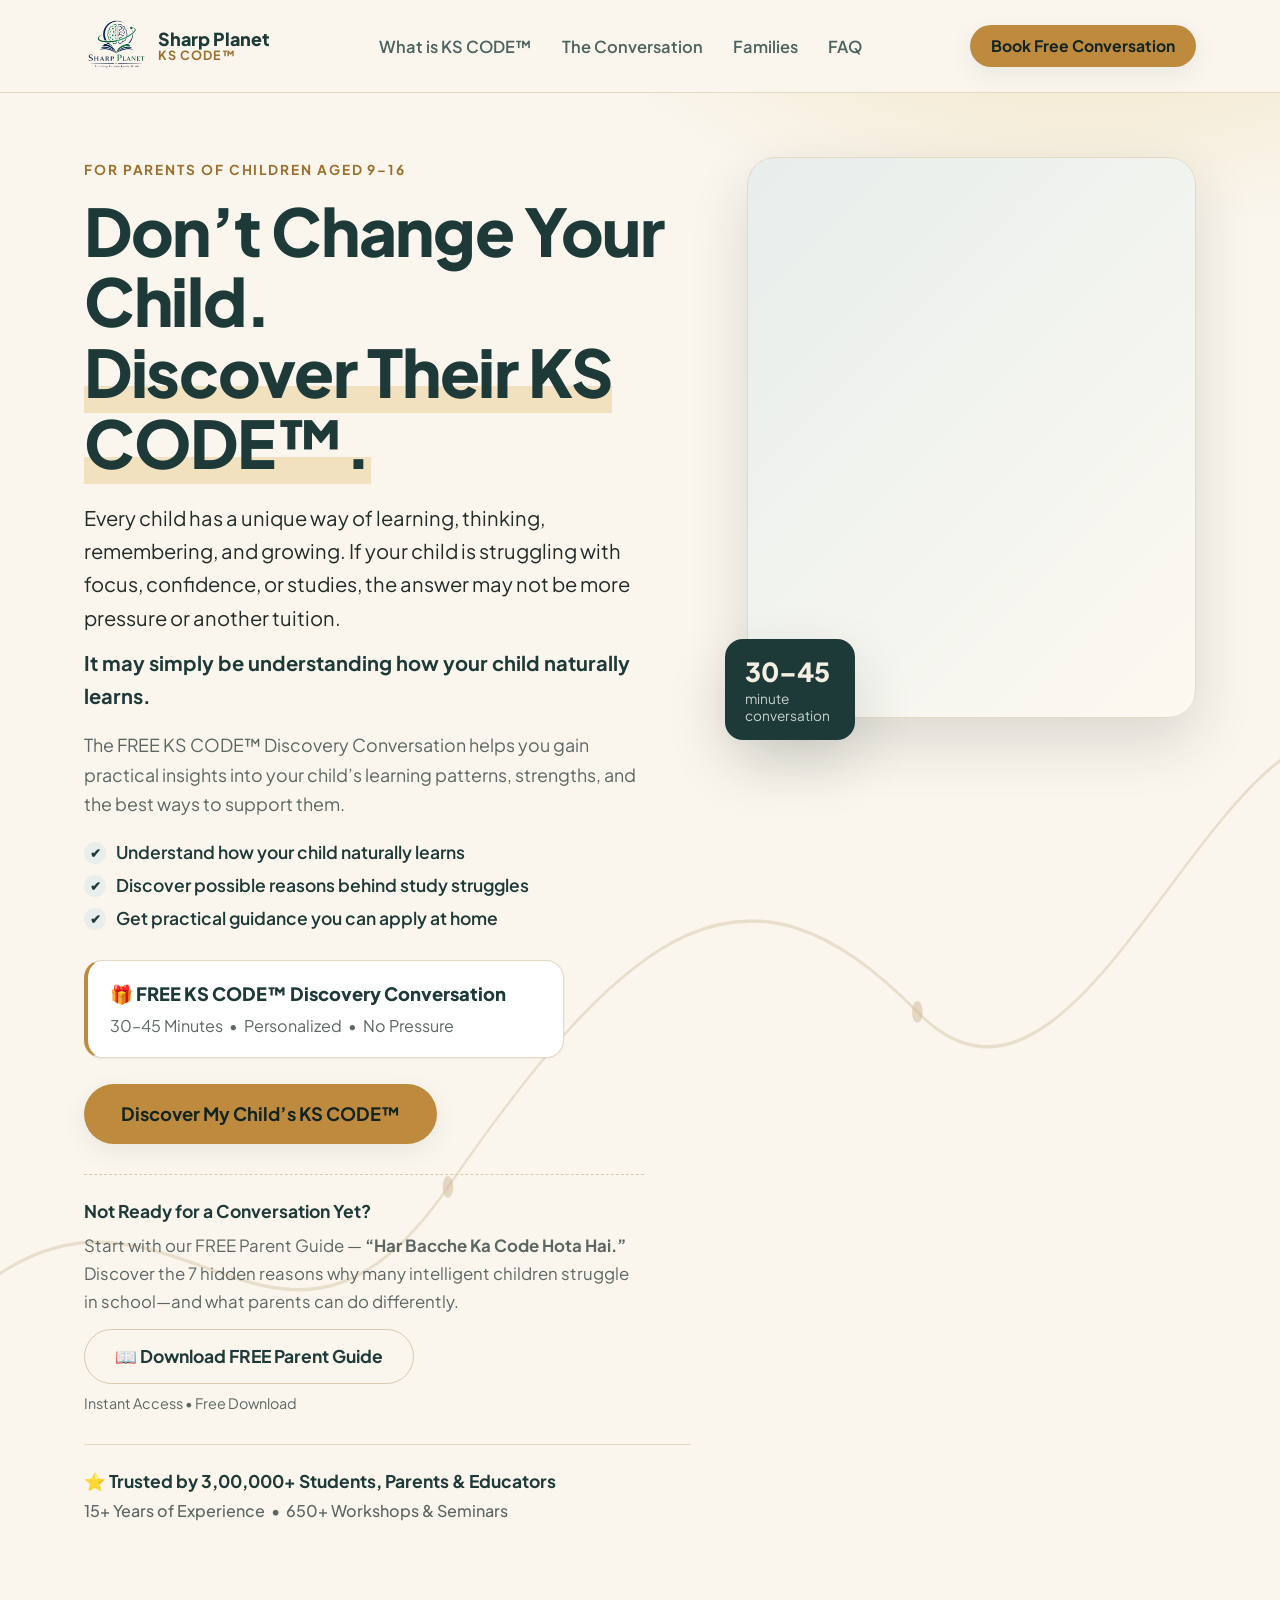
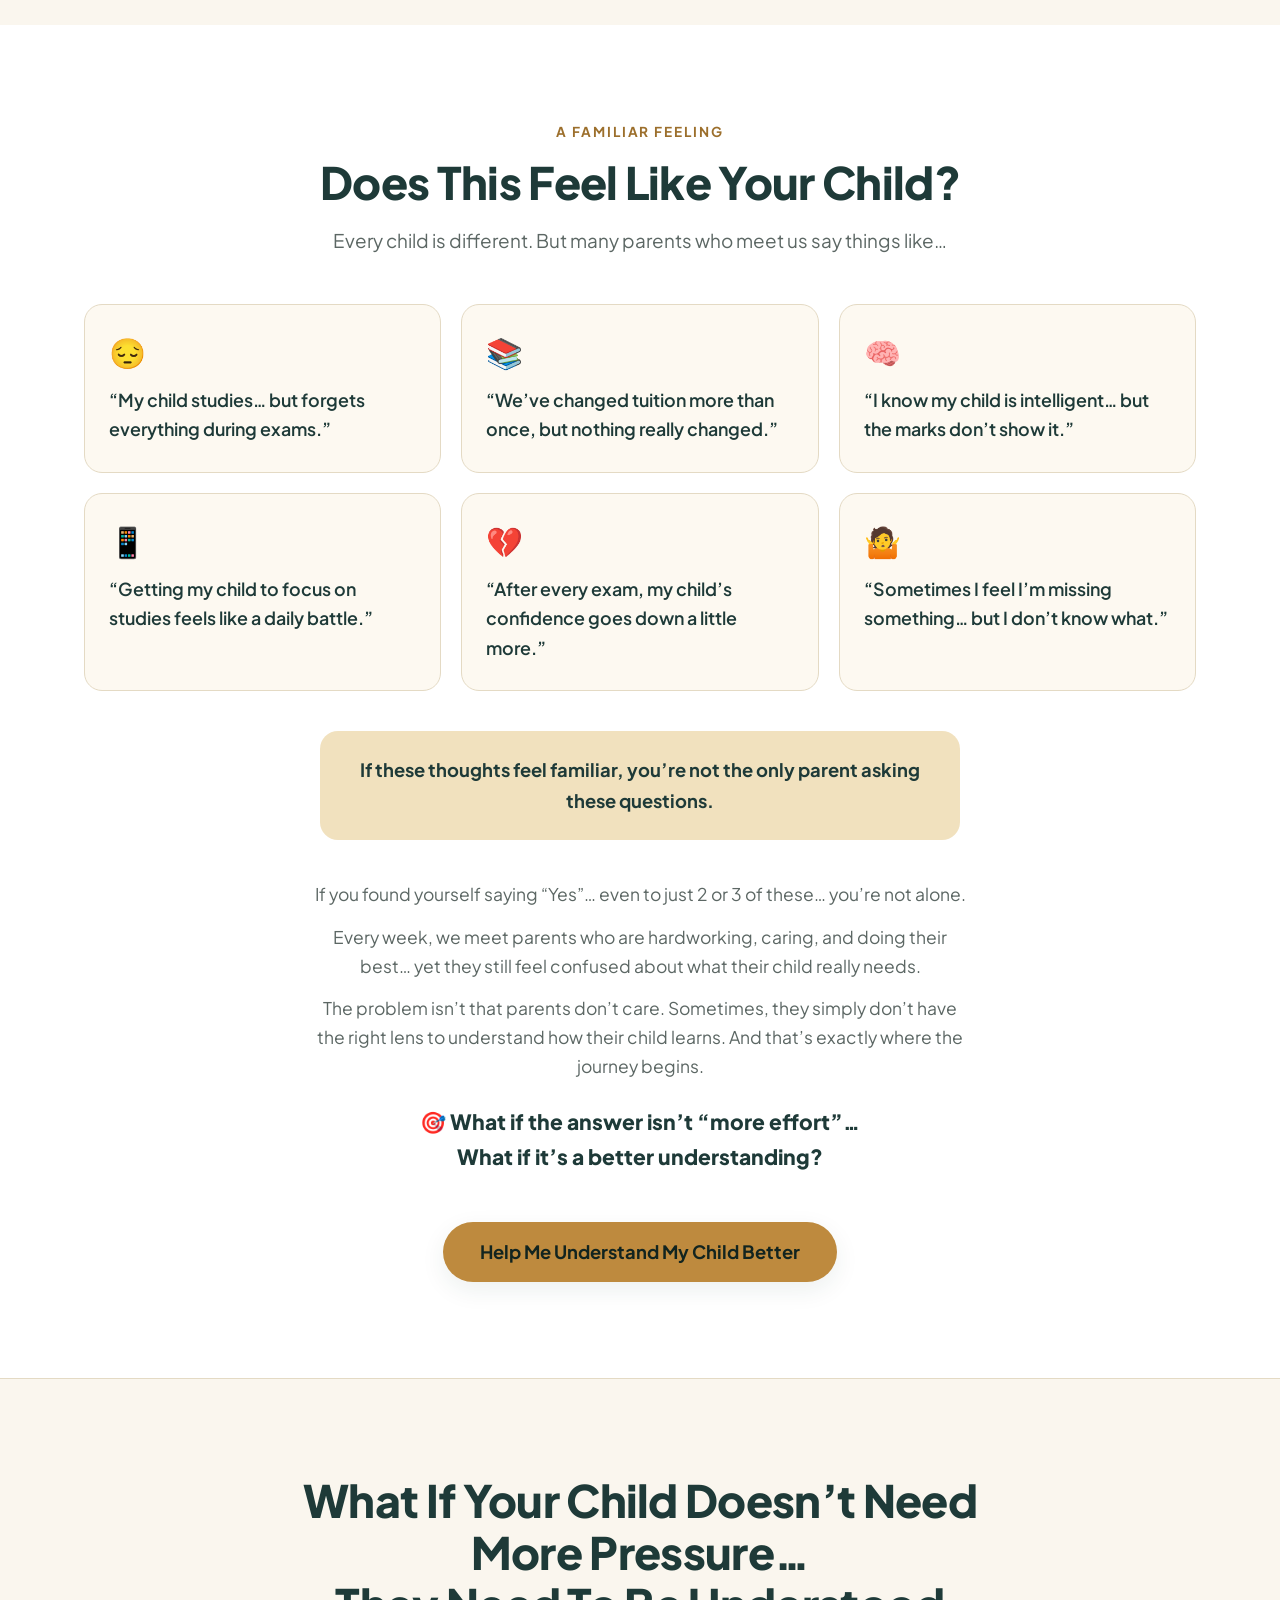
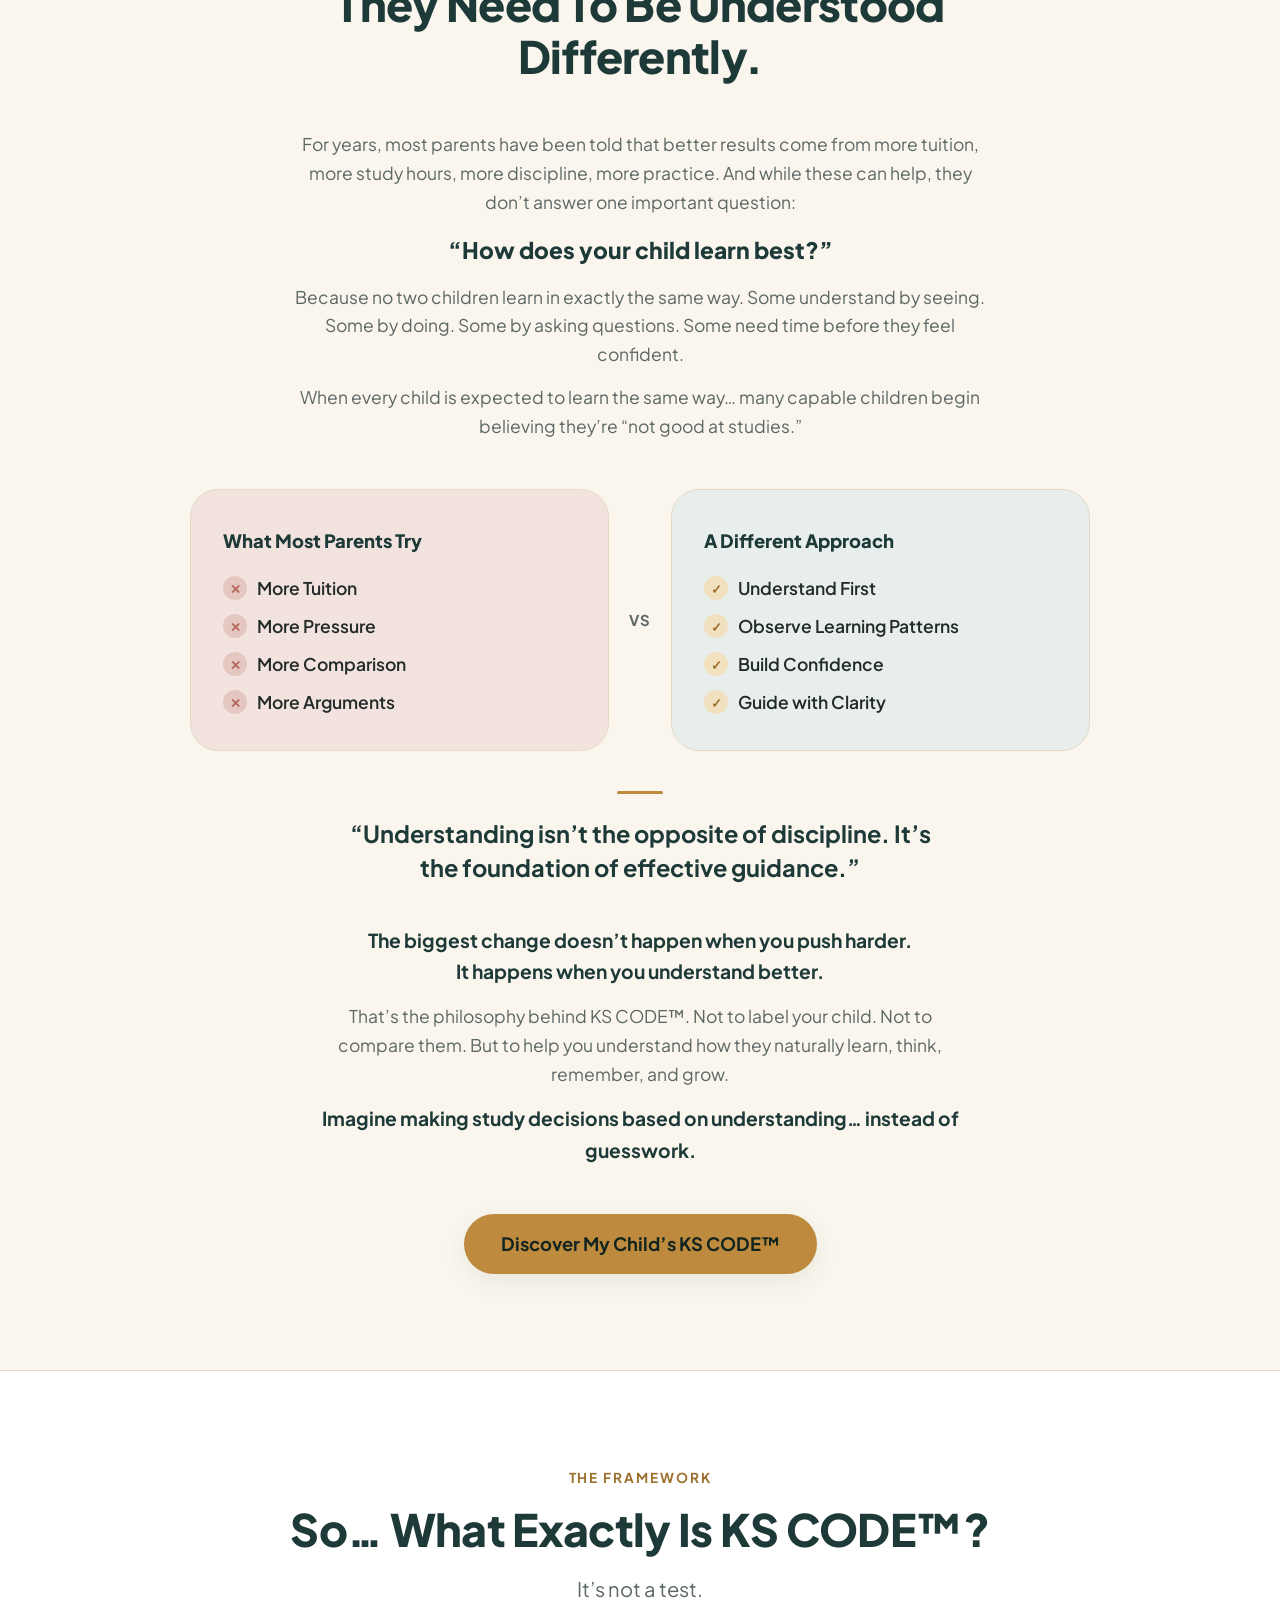
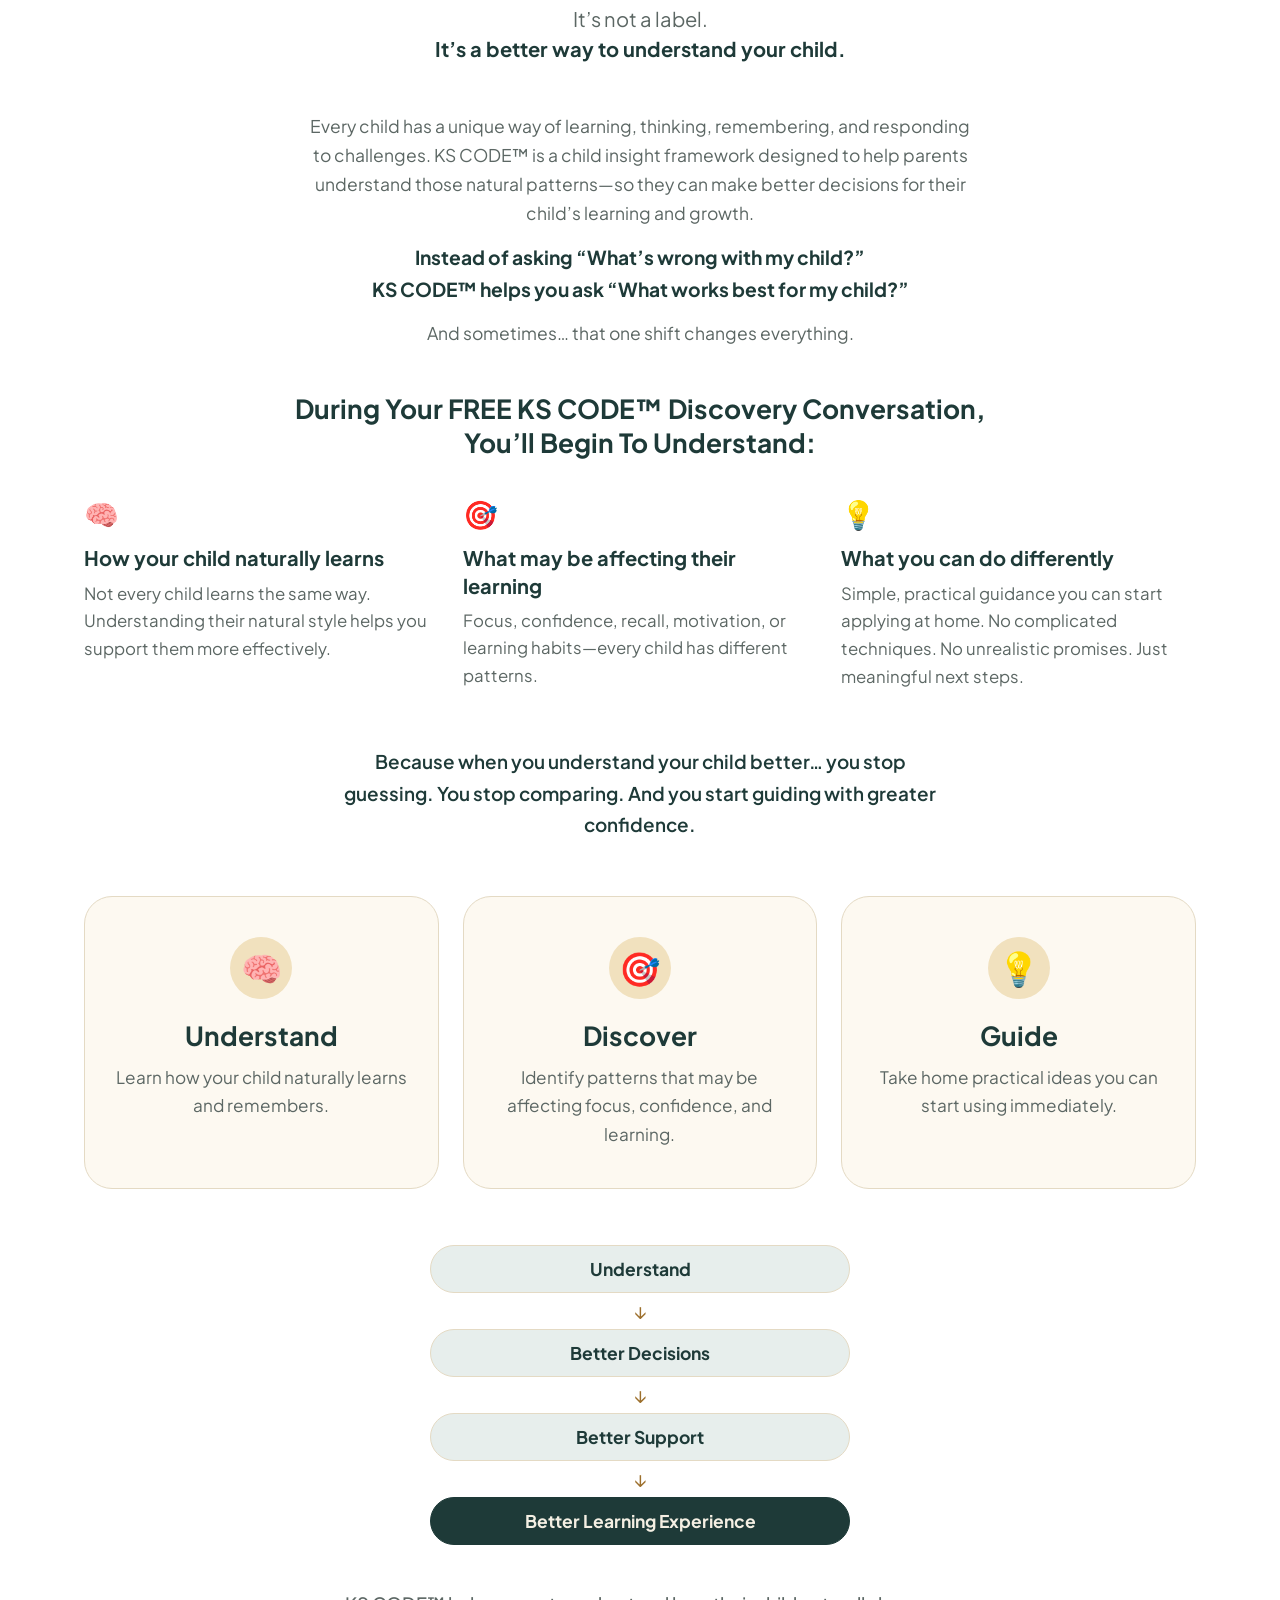
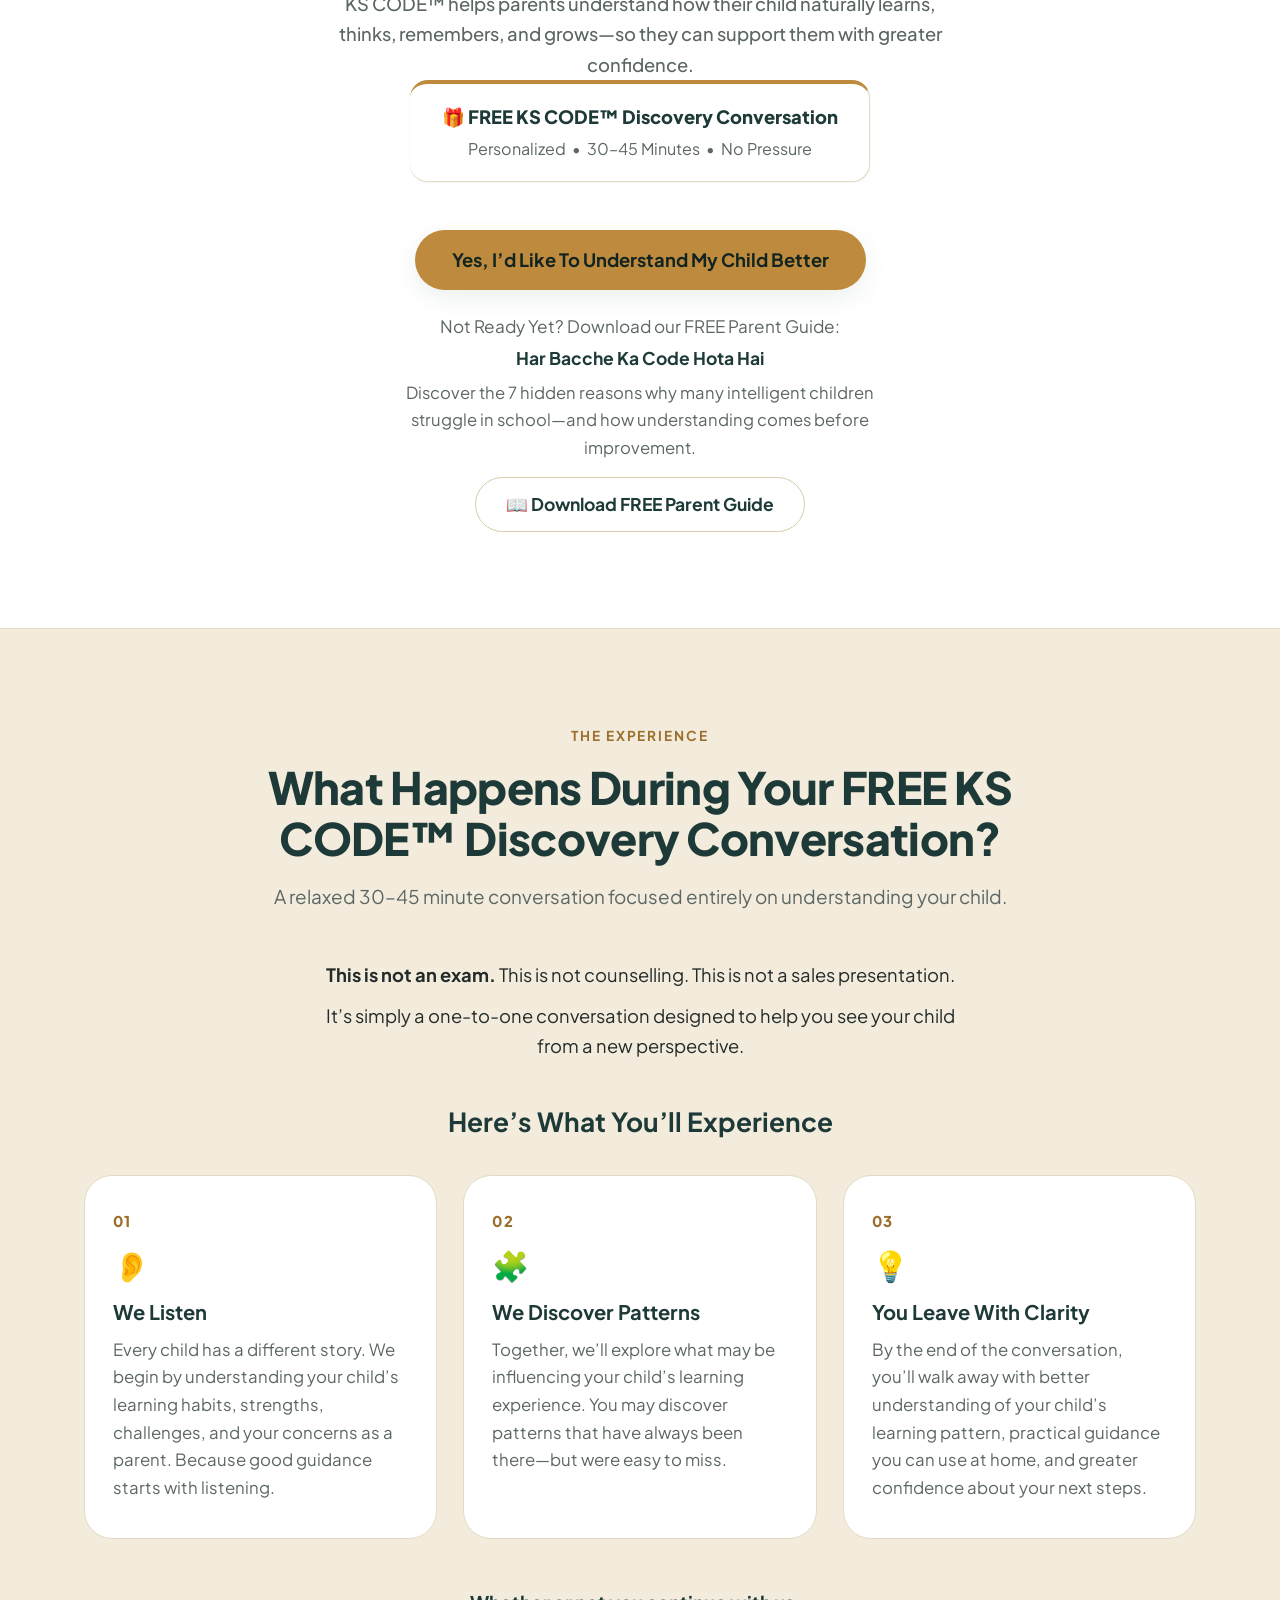
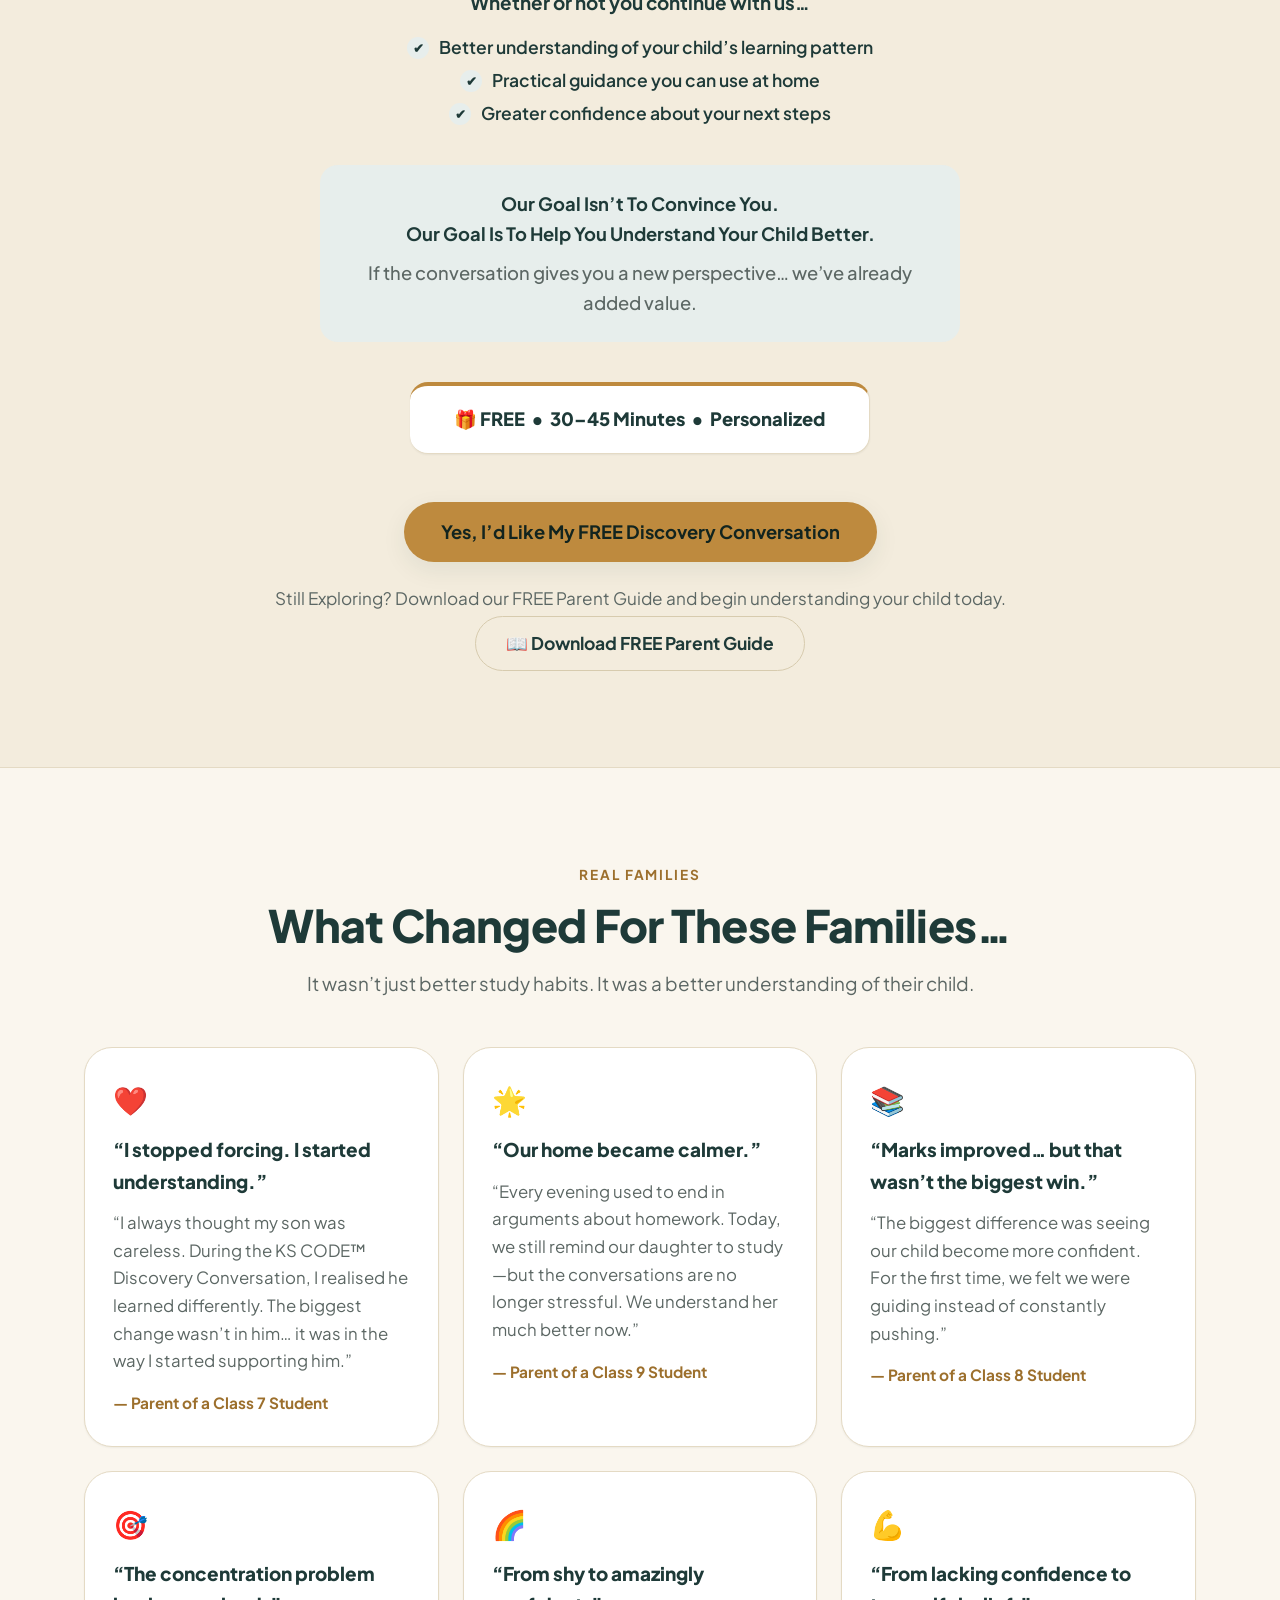
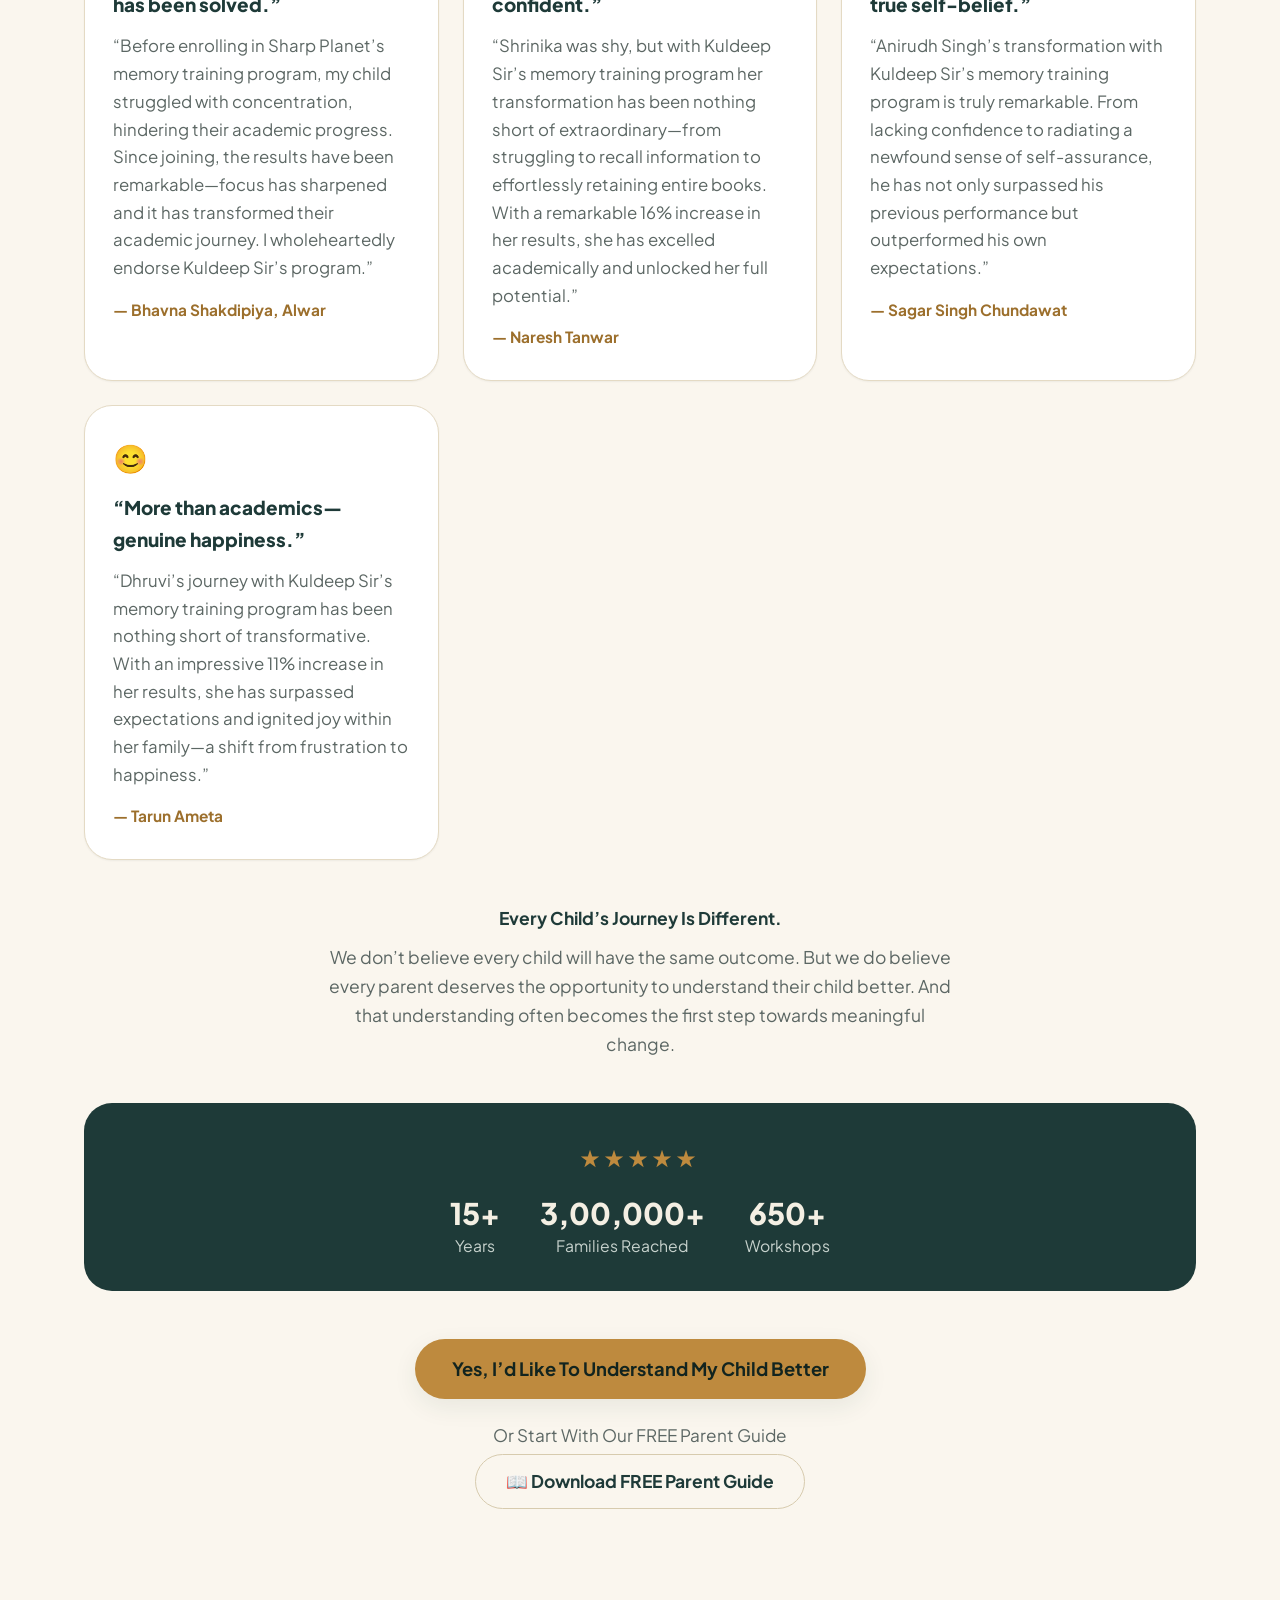
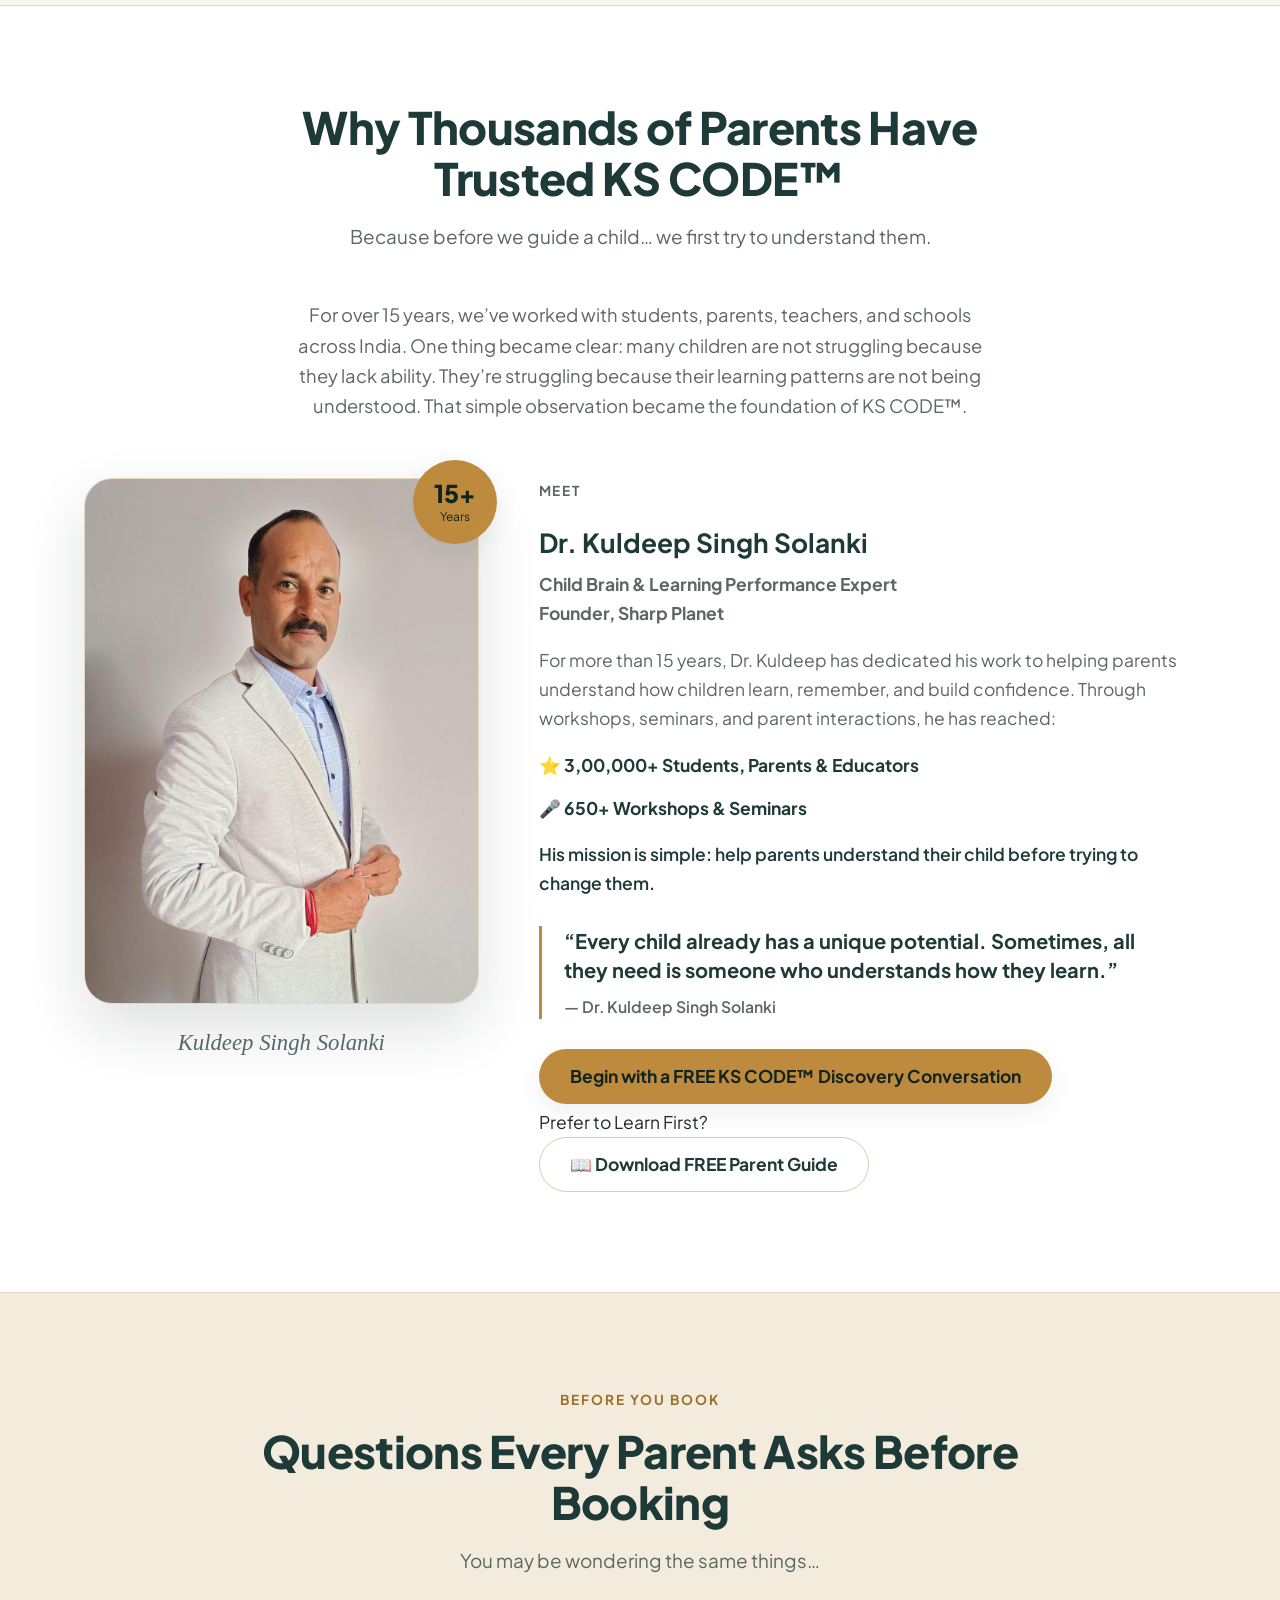
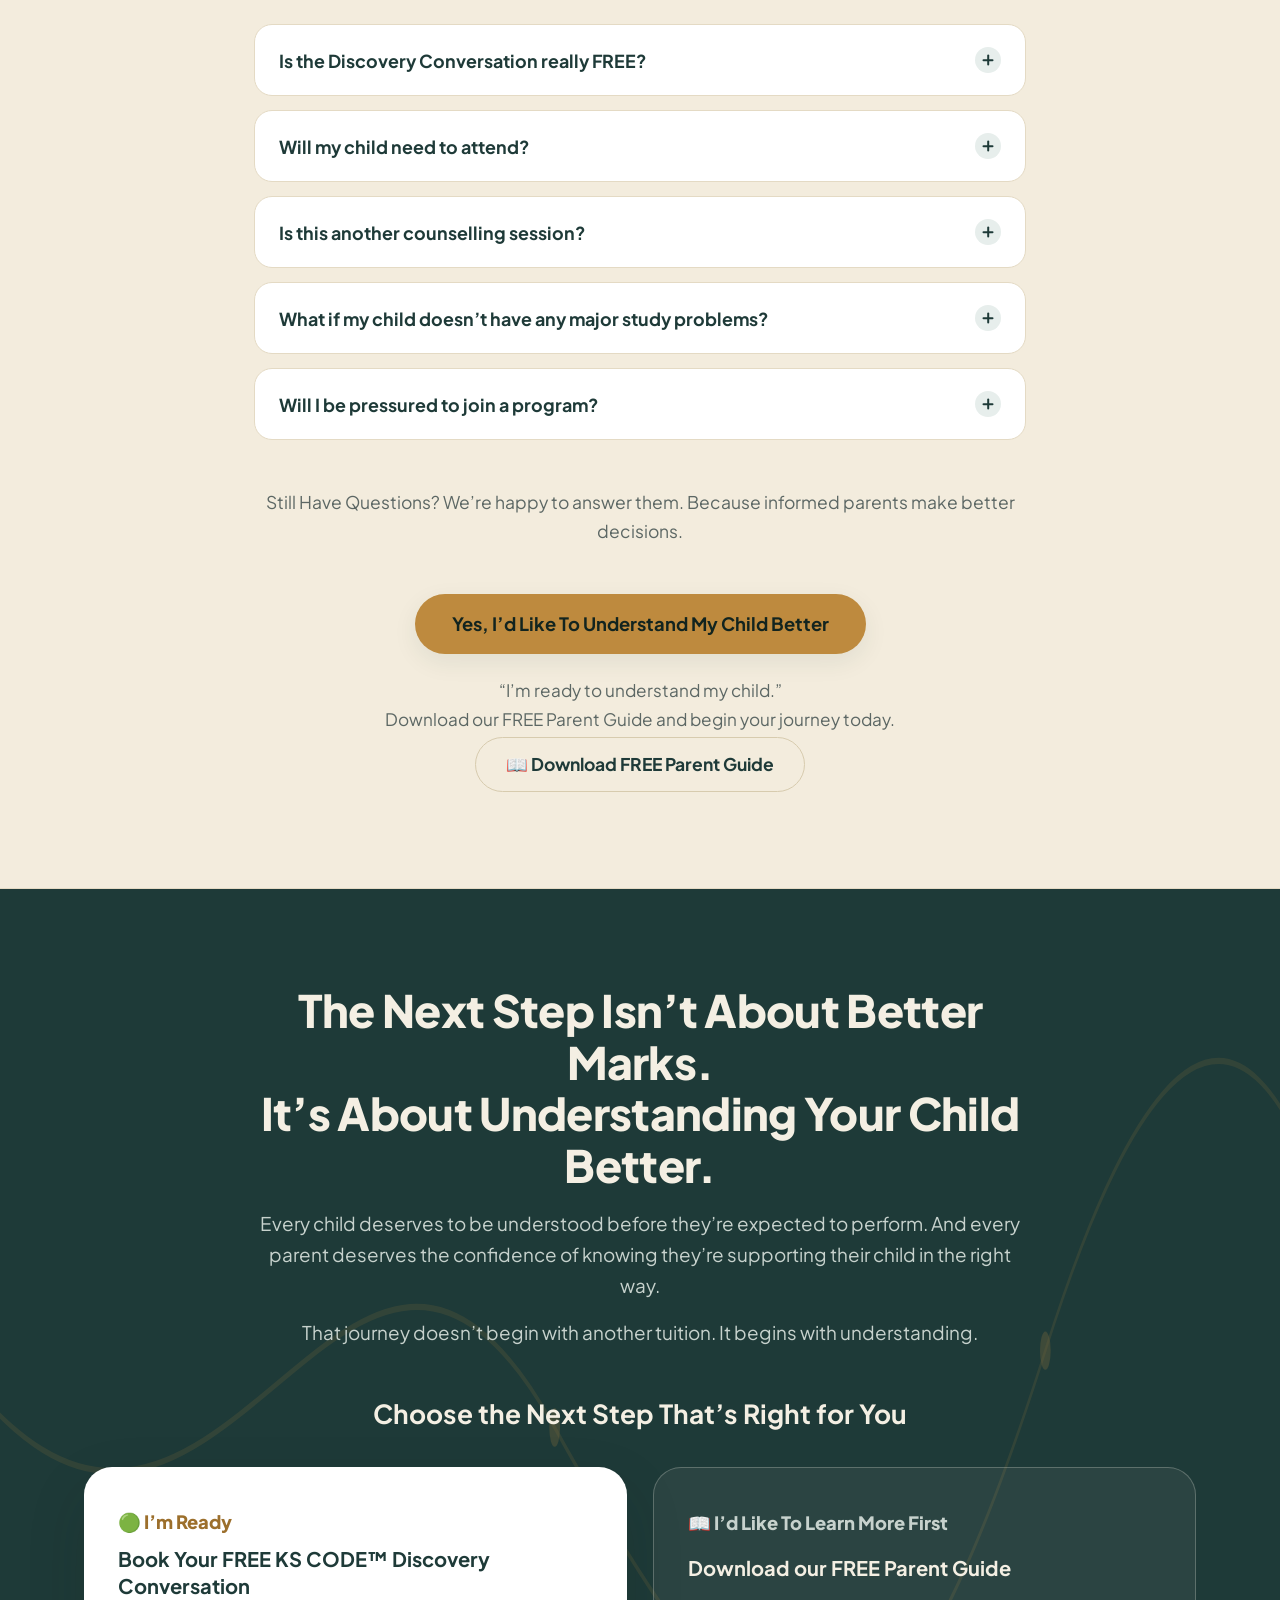
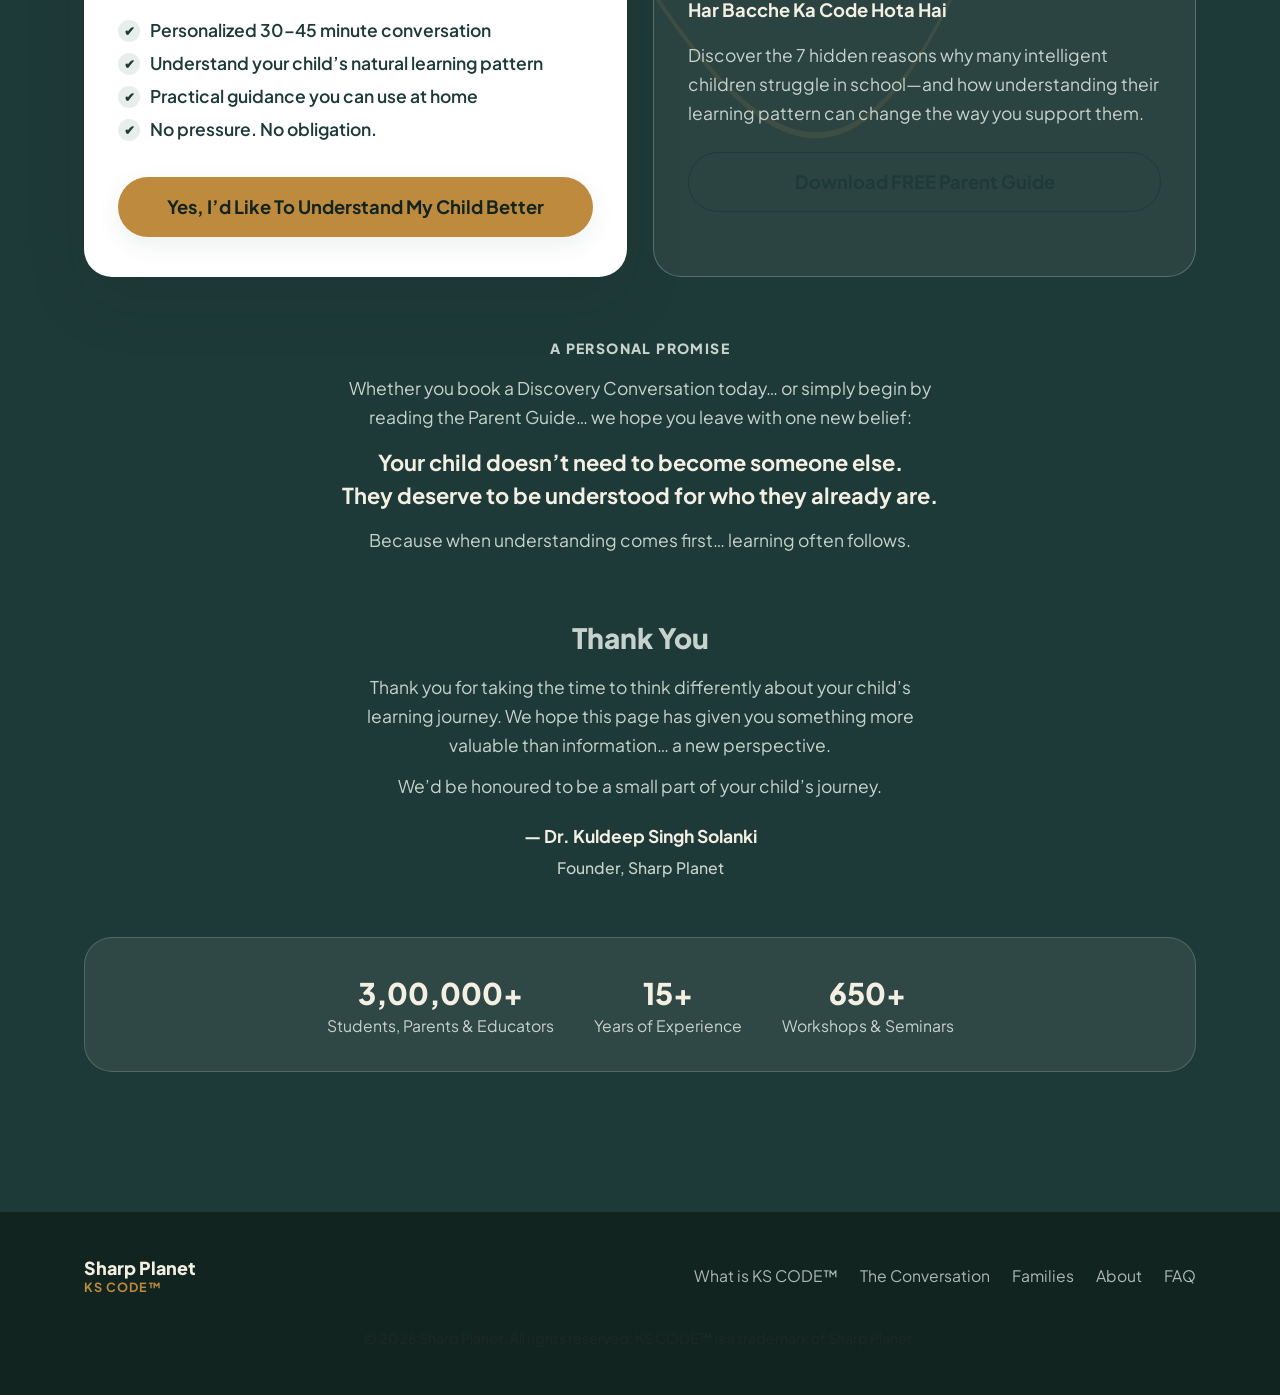
==== commit 0c409497: "Update index.html" ====
--- a/index.html
+++ b/index.html
@@ -5,7 +5,23 @@
 <meta name="viewport" content="width=device-width, initial-scale=1, shrink-to-fit=no">
 <title>KS CODE™ | Understand Your Child Better | Sharp Planet</title>
 <meta name="description" content="The FREE KS CODE™ Discovery Conversation helps parents of children aged 9–16 understand how their child naturally learns, thinks, remembers, and grows. 30–45 minutes. No pressure. No obligation.">
-
+<!-- Meta Pixel Code -->
+<script>
+!function(f,b,e,v,n,t,s)
+{if(f.fbq)return;n=f.fbq=function(){n.callMethod?
+n.callMethod.apply(n,arguments):n.queue.push(arguments)};
+if(!f._fbq)f._fbq=n;n.push=n;n.loaded=!0;n.version='2.0';
+n.queue=[];t=b.createElement(e);t.async=!0;
+t.src=v;s=b.getElementsByTagName(e)[0];
+s.parentNode.insertBefore(t,s)}(window, document,'script',
+'https://connect.facebook.net/en_US/fbevents.js');
+fbq('init', '659822923412786');
+fbq('track', 'PageView');
+</script>
+<noscript><img height="1" width="1" style="display:none"
+src="https://www.facebook.com/tr?id=659822923412786&ev=PageView&noscript=1"
+/></noscript>
+<!-- End Meta Pixel Code -->
 <!-- Open Graph placeholders — replace with real values before launch -->
 <meta property="og:title" content="KS CODE™ | Understand Your Child Better | Sharp Planet">
 <meta property="og:description" content="Don't change your child. Discover their KS CODE™. A FREE Discovery Conversation for parents of children aged 9–16.">
@@ -1537,6 +1553,42 @@
           </blockquote>
           <figcaption>&mdash; Parent of a Class 8 Student</figcaption>
         </figure>
+
+        <figure class="testimonial-card reveal-stagger">
+          <span class="testimonial-emoji" aria-hidden="true">🎯</span>
+          <blockquote>
+            <p class="testimonial-title">&ldquo;The concentration problem has been solved.&rdquo;</p>
+            <p>&ldquo;Before enrolling in Sharp Planet&rsquo;s memory training program, my child struggled with concentration, hindering their academic progress. Since joining, the results have been remarkable&mdash;focus has sharpened and it has transformed their academic journey. I wholeheartedly endorse Kuldeep Sir&rsquo;s program.&rdquo;</p>
+          </blockquote>
+          <figcaption>&mdash; Bhavna Shakdipiya, Alwar</figcaption>
+        </figure>
+
+        <figure class="testimonial-card reveal-stagger">
+          <span class="testimonial-emoji" aria-hidden="true">🌈</span>
+          <blockquote>
+            <p class="testimonial-title">&ldquo;From shy to amazingly confident.&rdquo;</p>
+            <p>&ldquo;Shrinika was shy, but with Kuldeep Sir&rsquo;s memory training program her transformation has been nothing short of extraordinary&mdash;from struggling to recall information to effortlessly retaining entire books. With a remarkable 16% increase in her results, she has excelled academically and unlocked her full potential.&rdquo;</p>
+          </blockquote>
+          <figcaption>&mdash; Naresh Tanwar</figcaption>
+        </figure>
+
+        <figure class="testimonial-card reveal-stagger">
+          <span class="testimonial-emoji" aria-hidden="true">💪</span>
+          <blockquote>
+            <p class="testimonial-title">&ldquo;From lacking confidence to true self-belief.&rdquo;</p>
+            <p>&ldquo;Anirudh Singh&rsquo;s transformation with Kuldeep Sir&rsquo;s memory training program is truly remarkable. From lacking confidence to radiating a newfound sense of self-assurance, he has not only surpassed his previous performance but outperformed his own expectations.&rdquo;</p>
+          </blockquote>
+          <figcaption>&mdash; Sagar Singh Chundawat</figcaption>
+        </figure>
+
+        <figure class="testimonial-card reveal-stagger">
+          <span class="testimonial-emoji" aria-hidden="true">😊</span>
+          <blockquote>
+            <p class="testimonial-title">&ldquo;More than academics&mdash;genuine happiness.&rdquo;</p>
+            <p>&ldquo;Dhruvi&rsquo;s journey with Kuldeep Sir&rsquo;s memory training program has been nothing short of transformative. With an impressive 11% increase in her results, she has surpassed expectations and ignited joy within her family&mdash;a shift from frustration to happiness.&rdquo;</p>
+          </blockquote>
+          <figcaption>&mdash; Tarun Ameta</figcaption>
+        </figure>
       </div>
 
       <div class="testimonial-note reveal">
@@ -1827,7 +1879,7 @@
   // TODO: replace with Dr. Kuldeep's real WhatsApp number.
   // Format: country code + number, digits only, no "+", no spaces, no dashes.
   // Example for an Indian number 98765 43210 -> "919876543210"
-  var WHATSAPP_NUMBER = "91XXXXXXXXXX";
+  var WHATSAPP_NUMBER = "919983436751";
 
   var bookingModal = document.getElementById("bookingModal");
   var bookingPanel = bookingModal ? bookingModal.querySelector(".modal-panel") : null;
@@ -2017,4 +2069,4 @@
 
 </script>
 </body>
-</html>+</html>
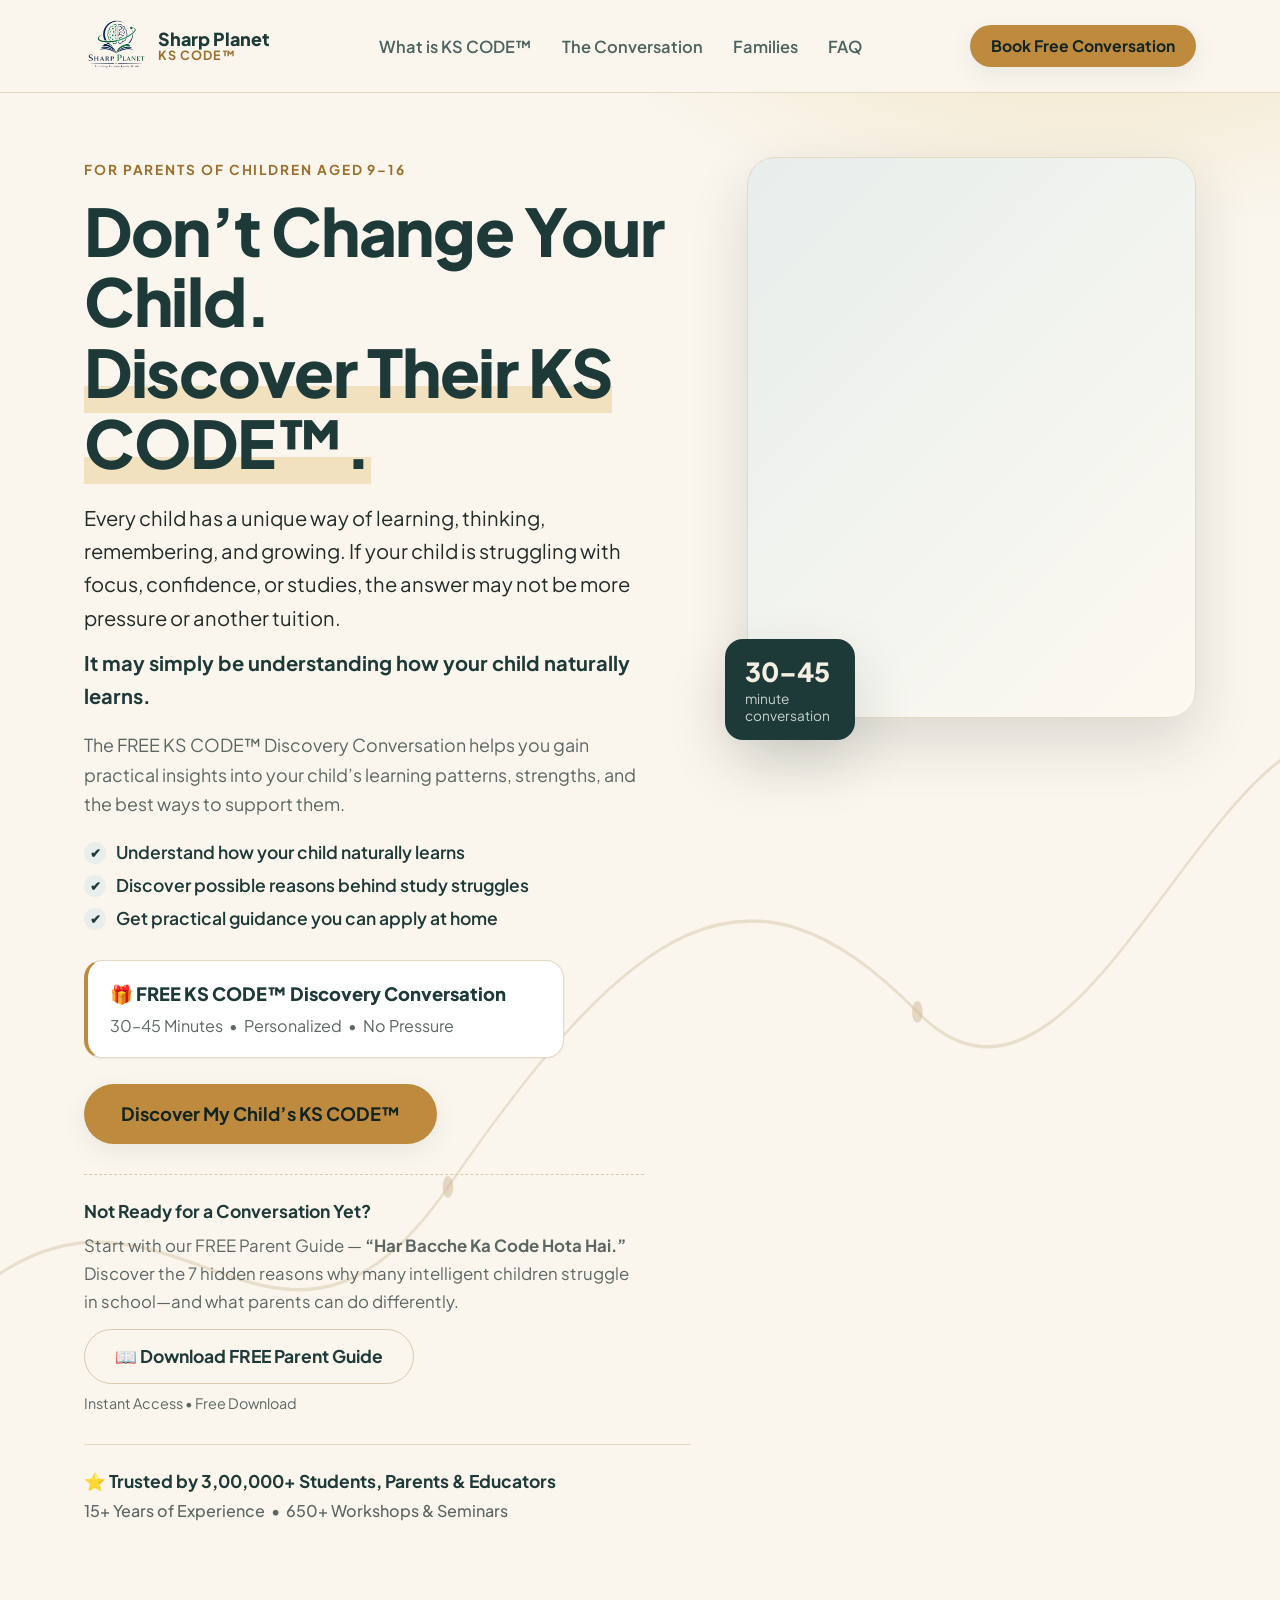
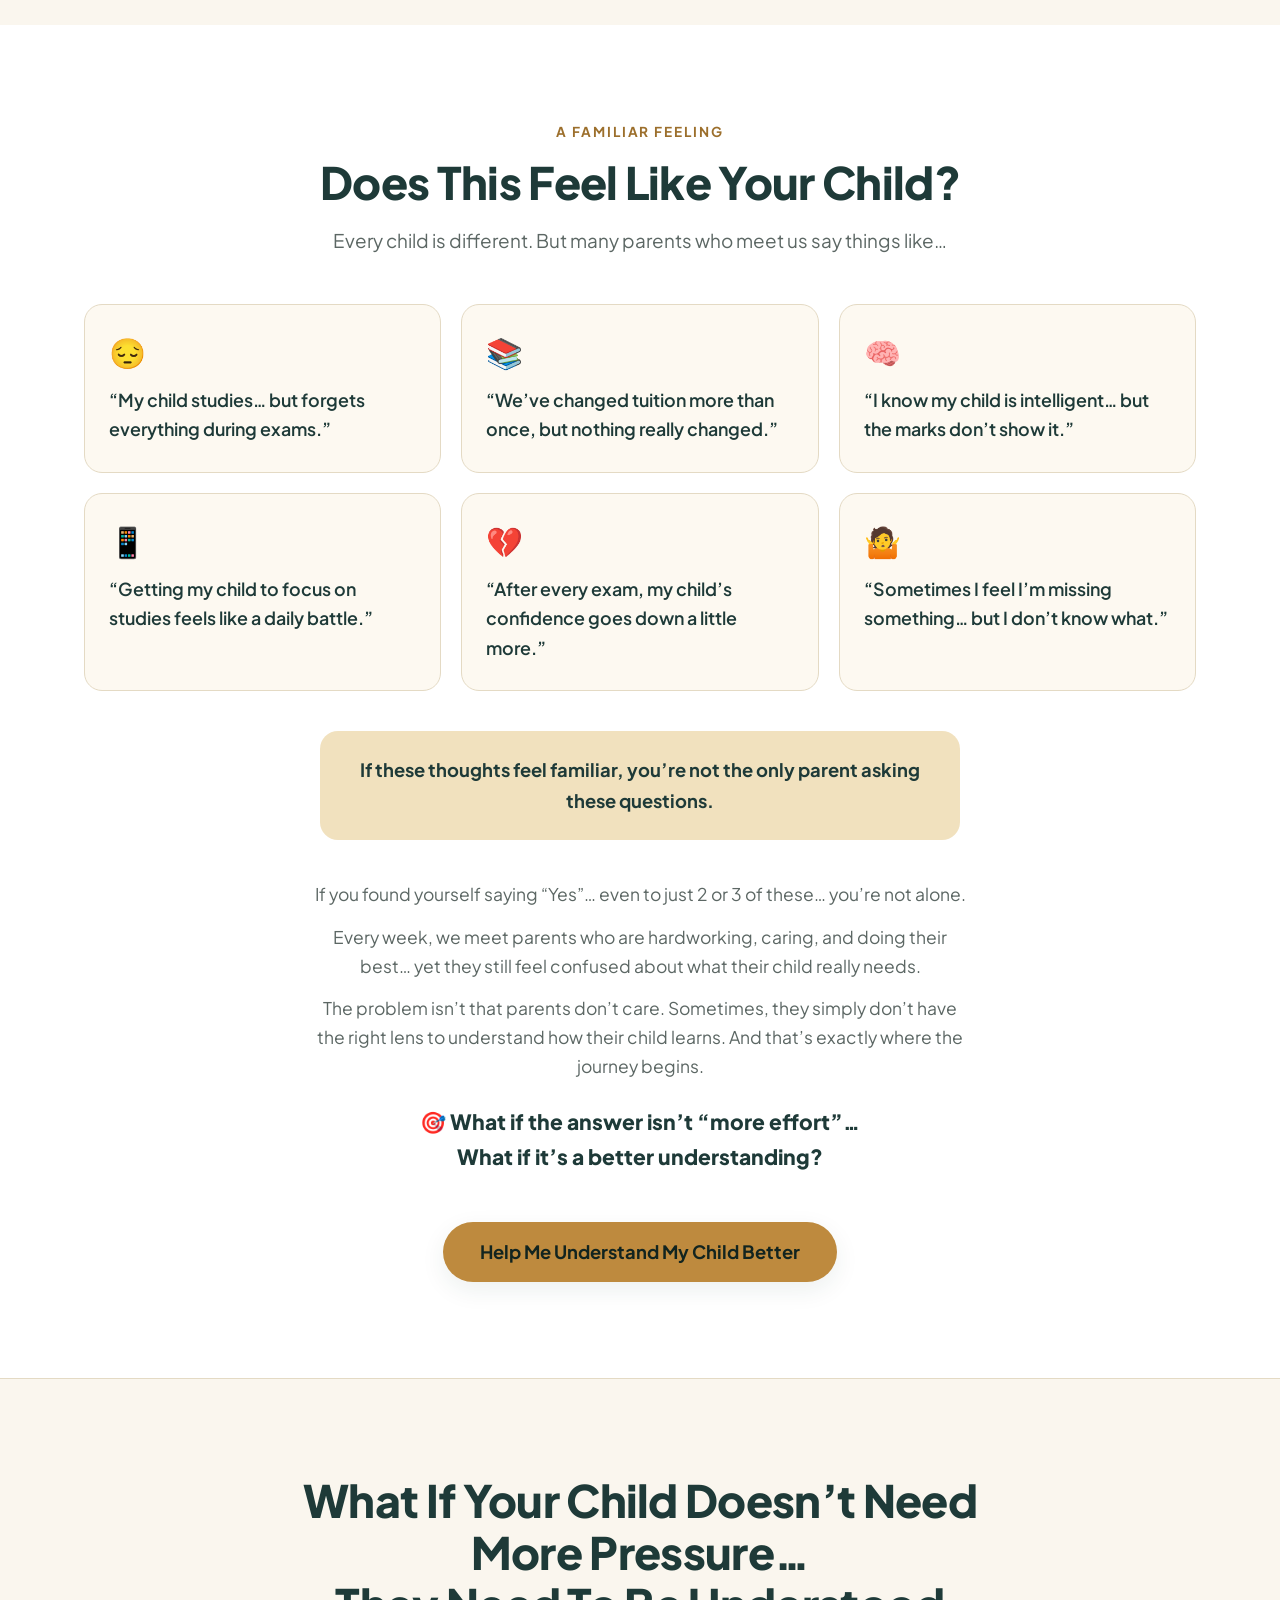
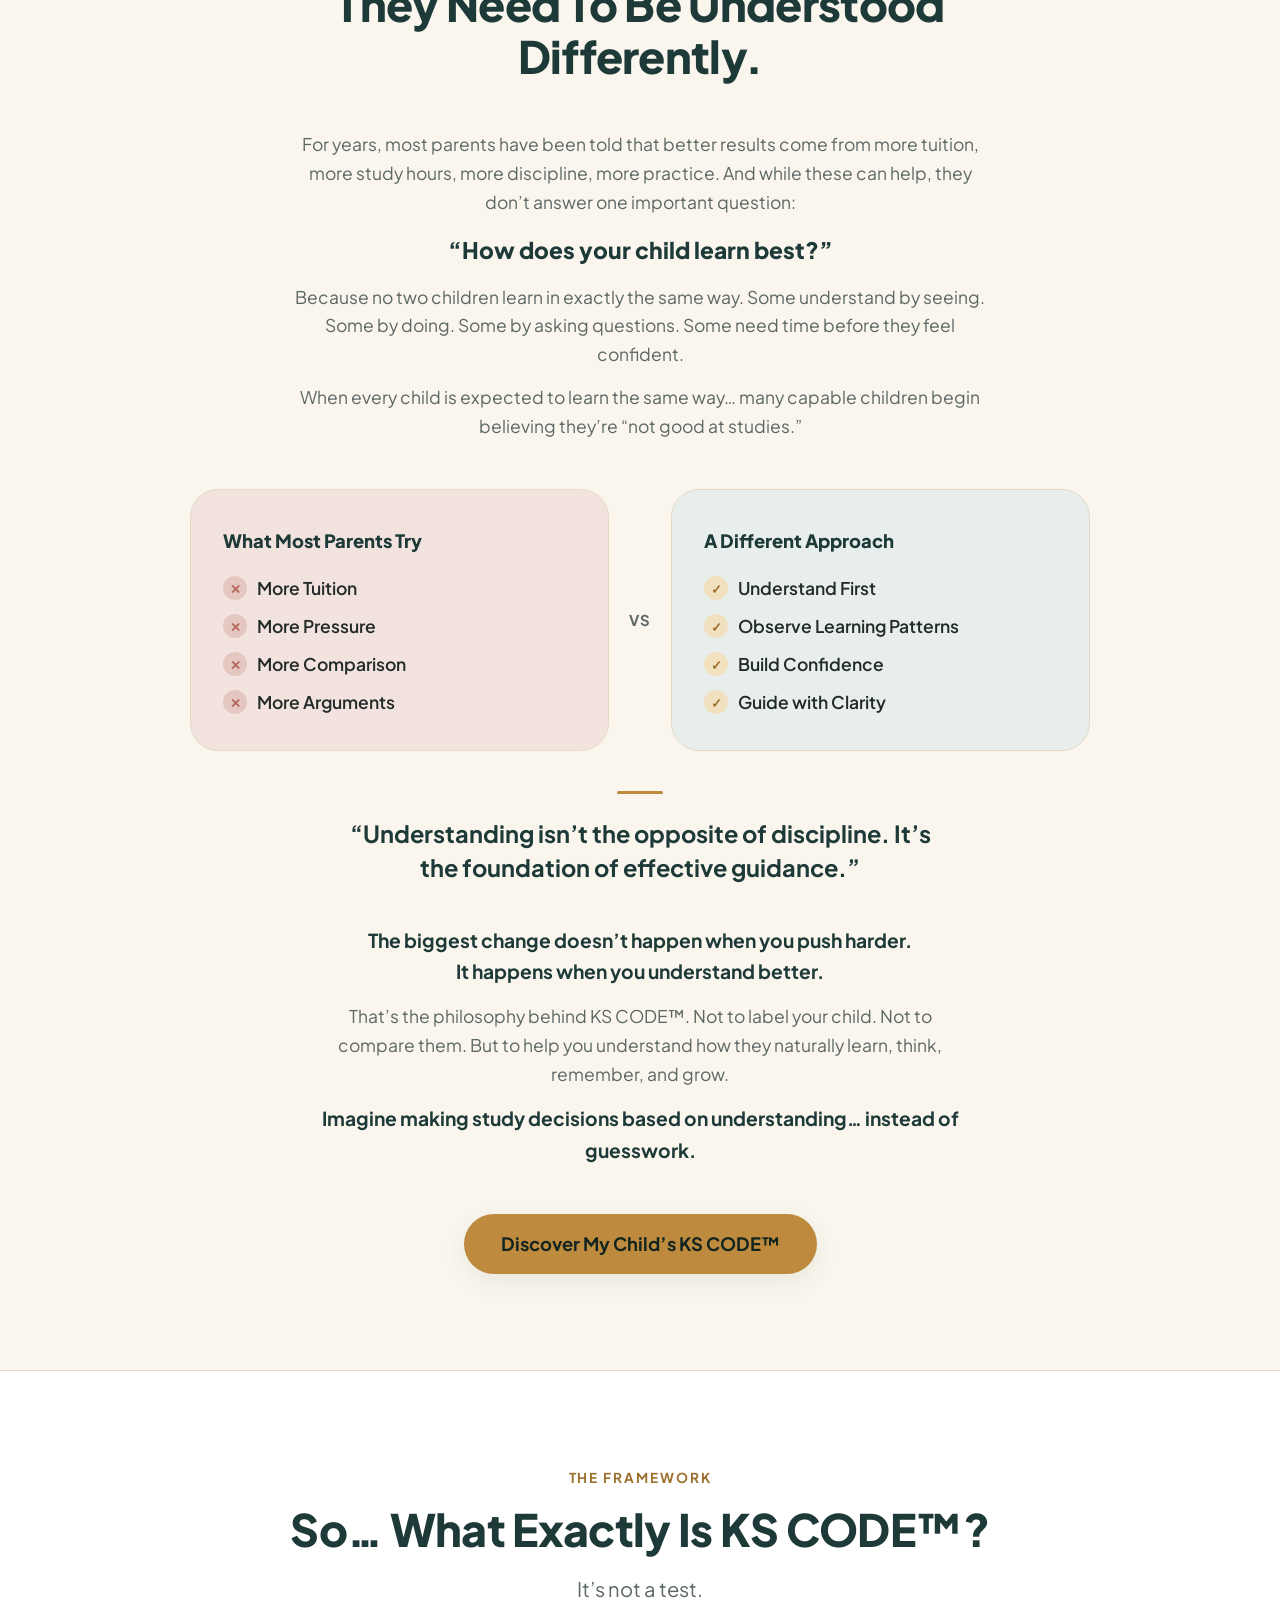
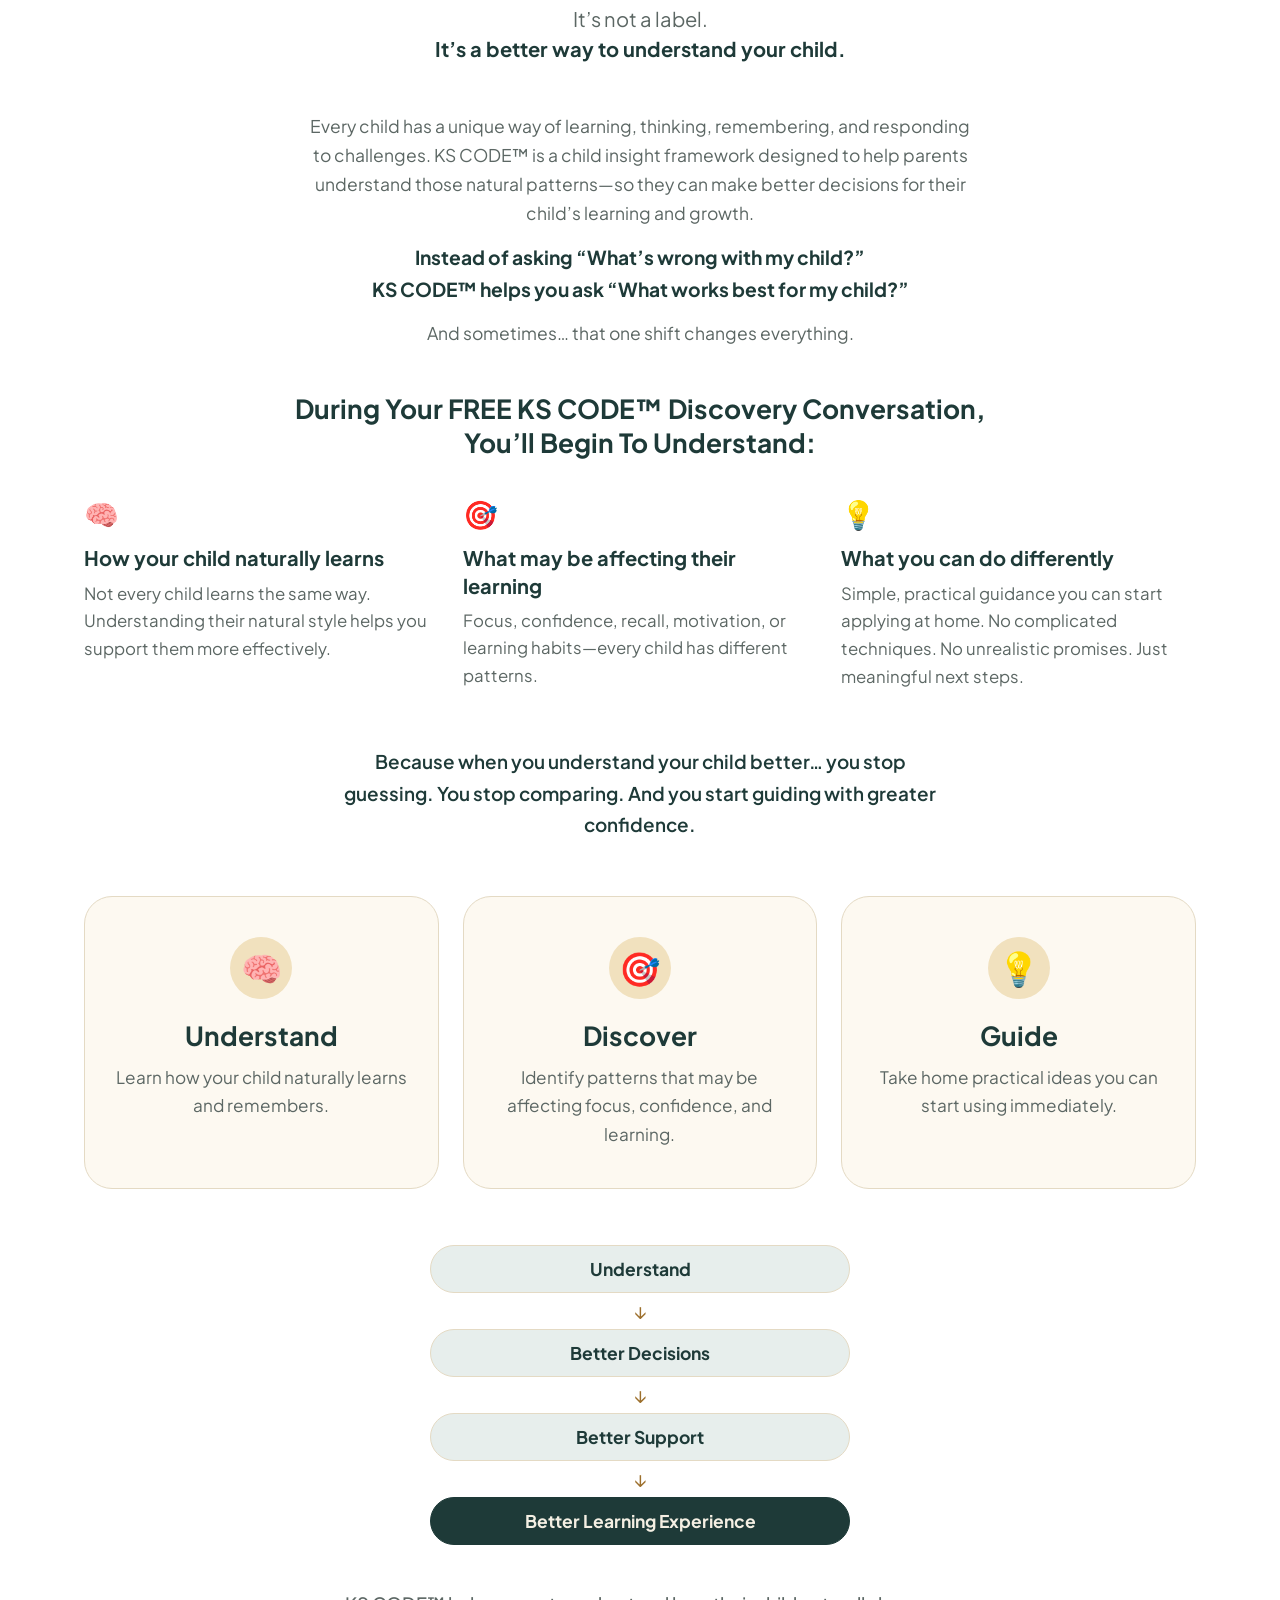
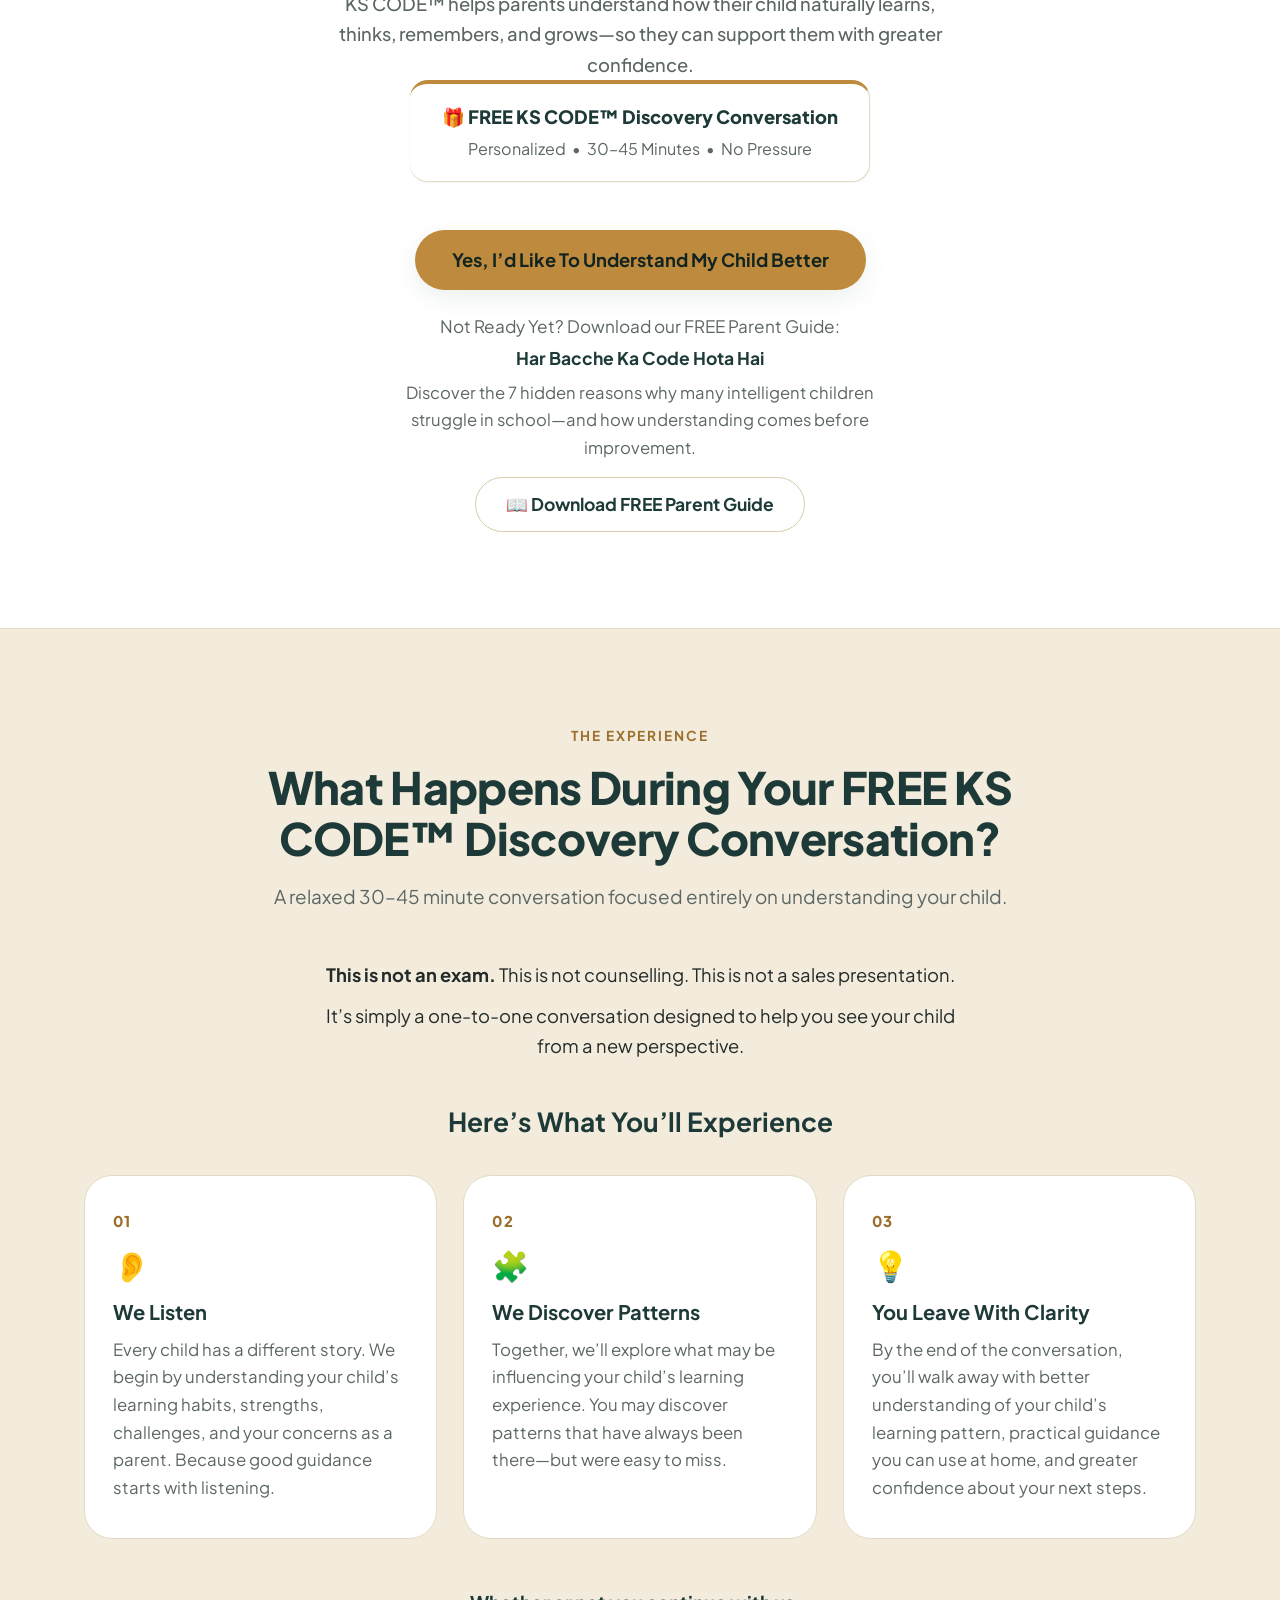
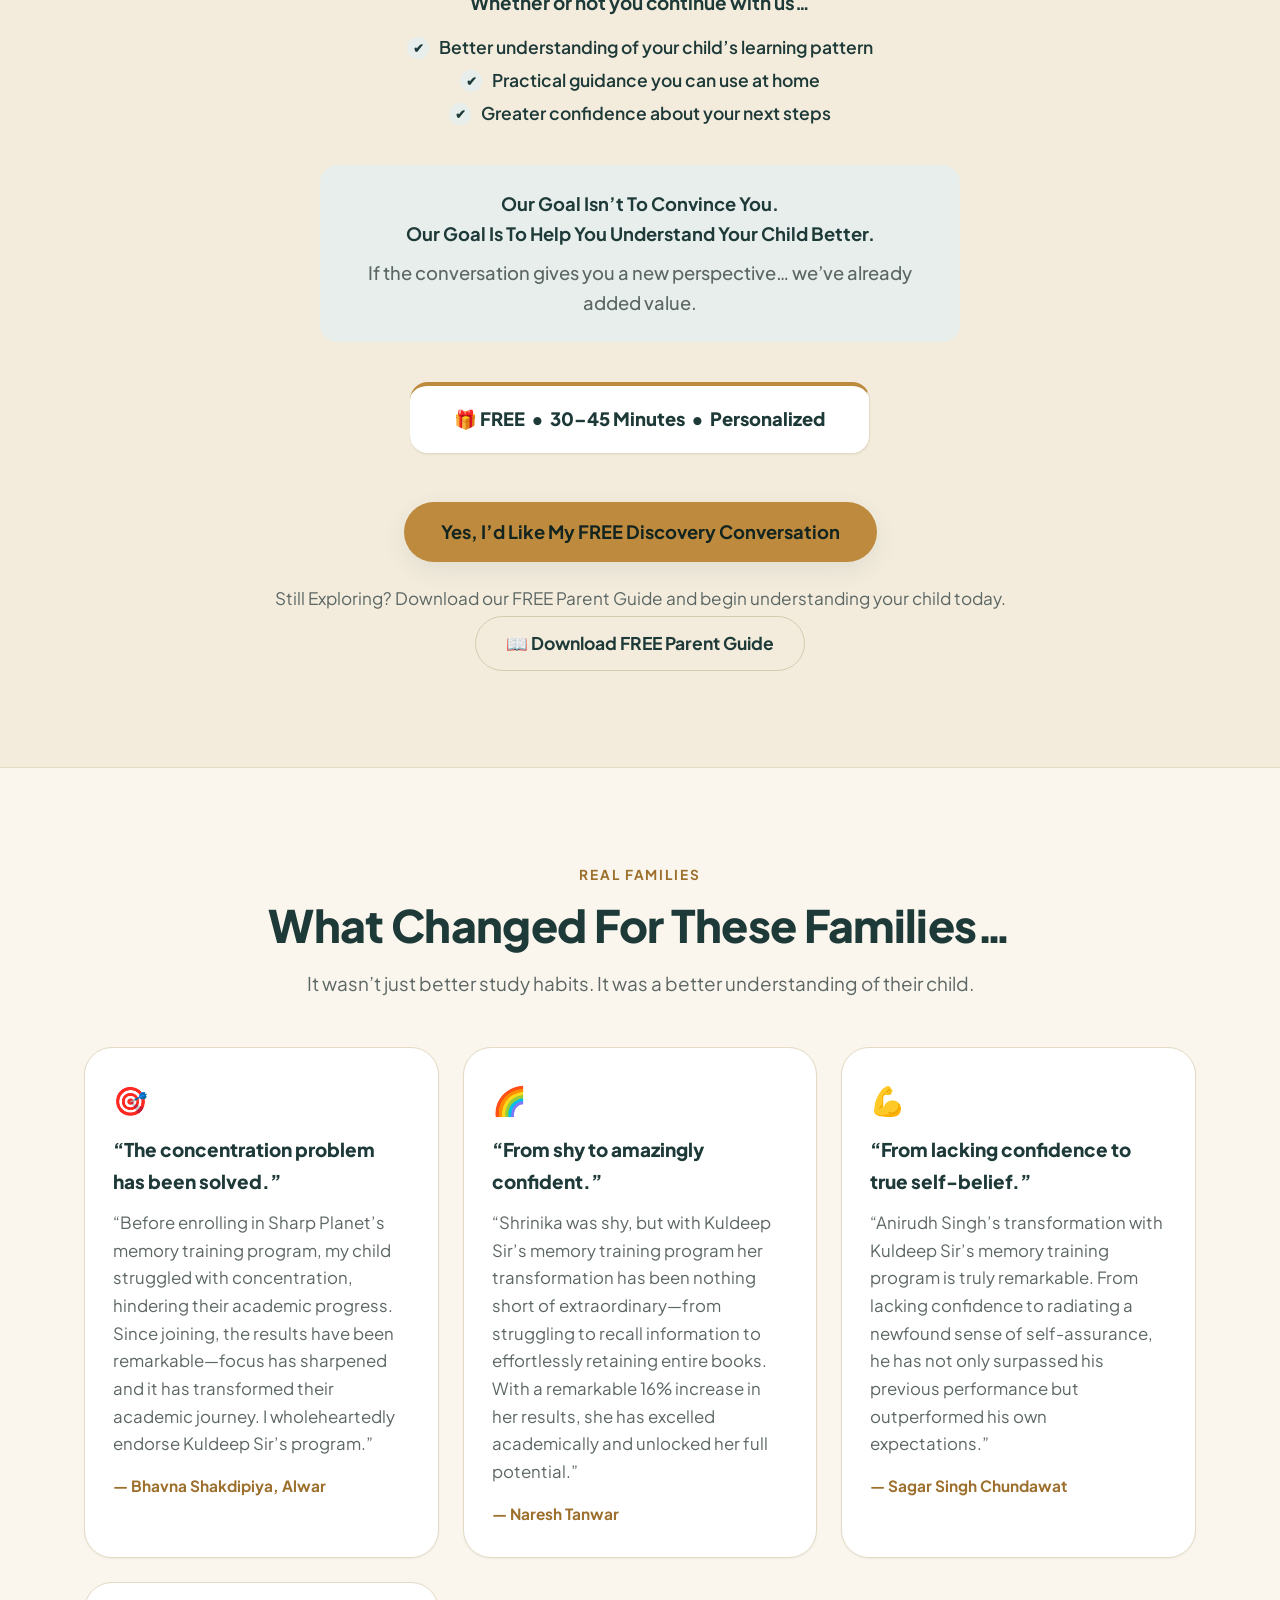
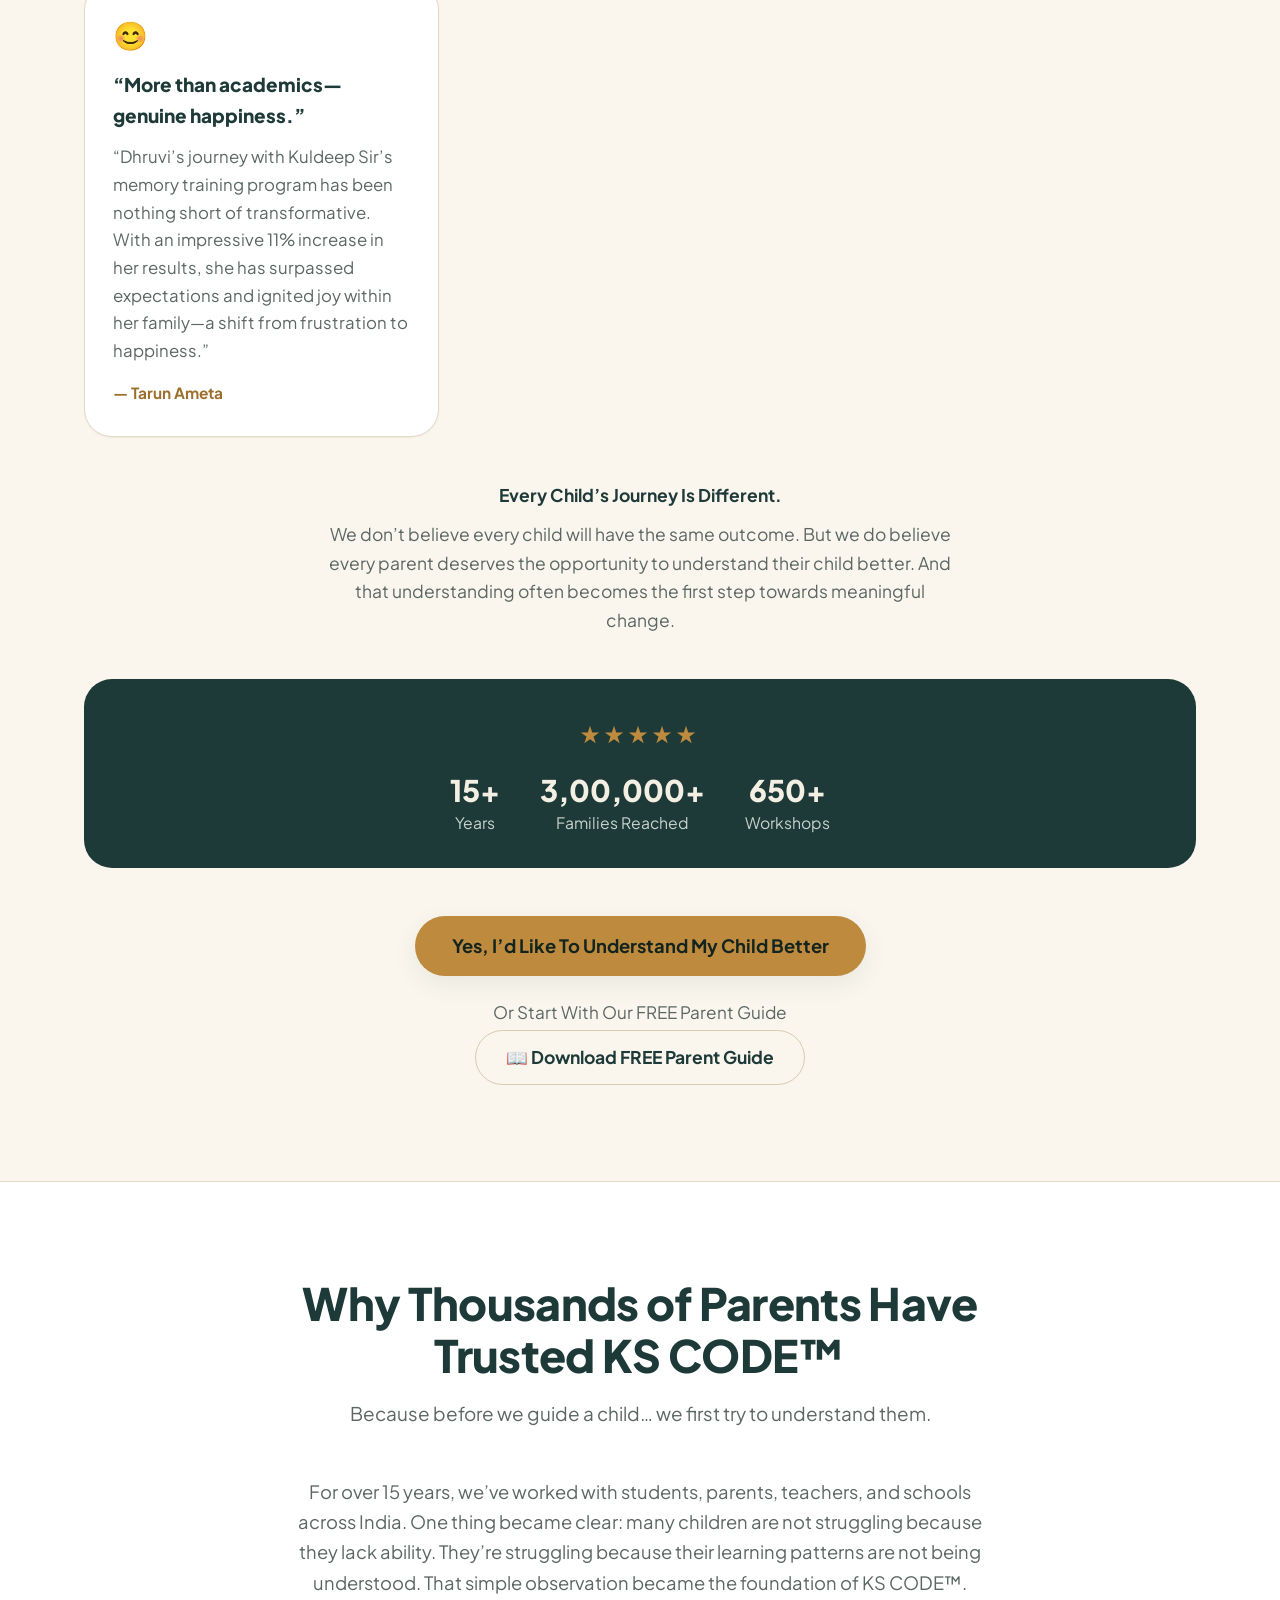
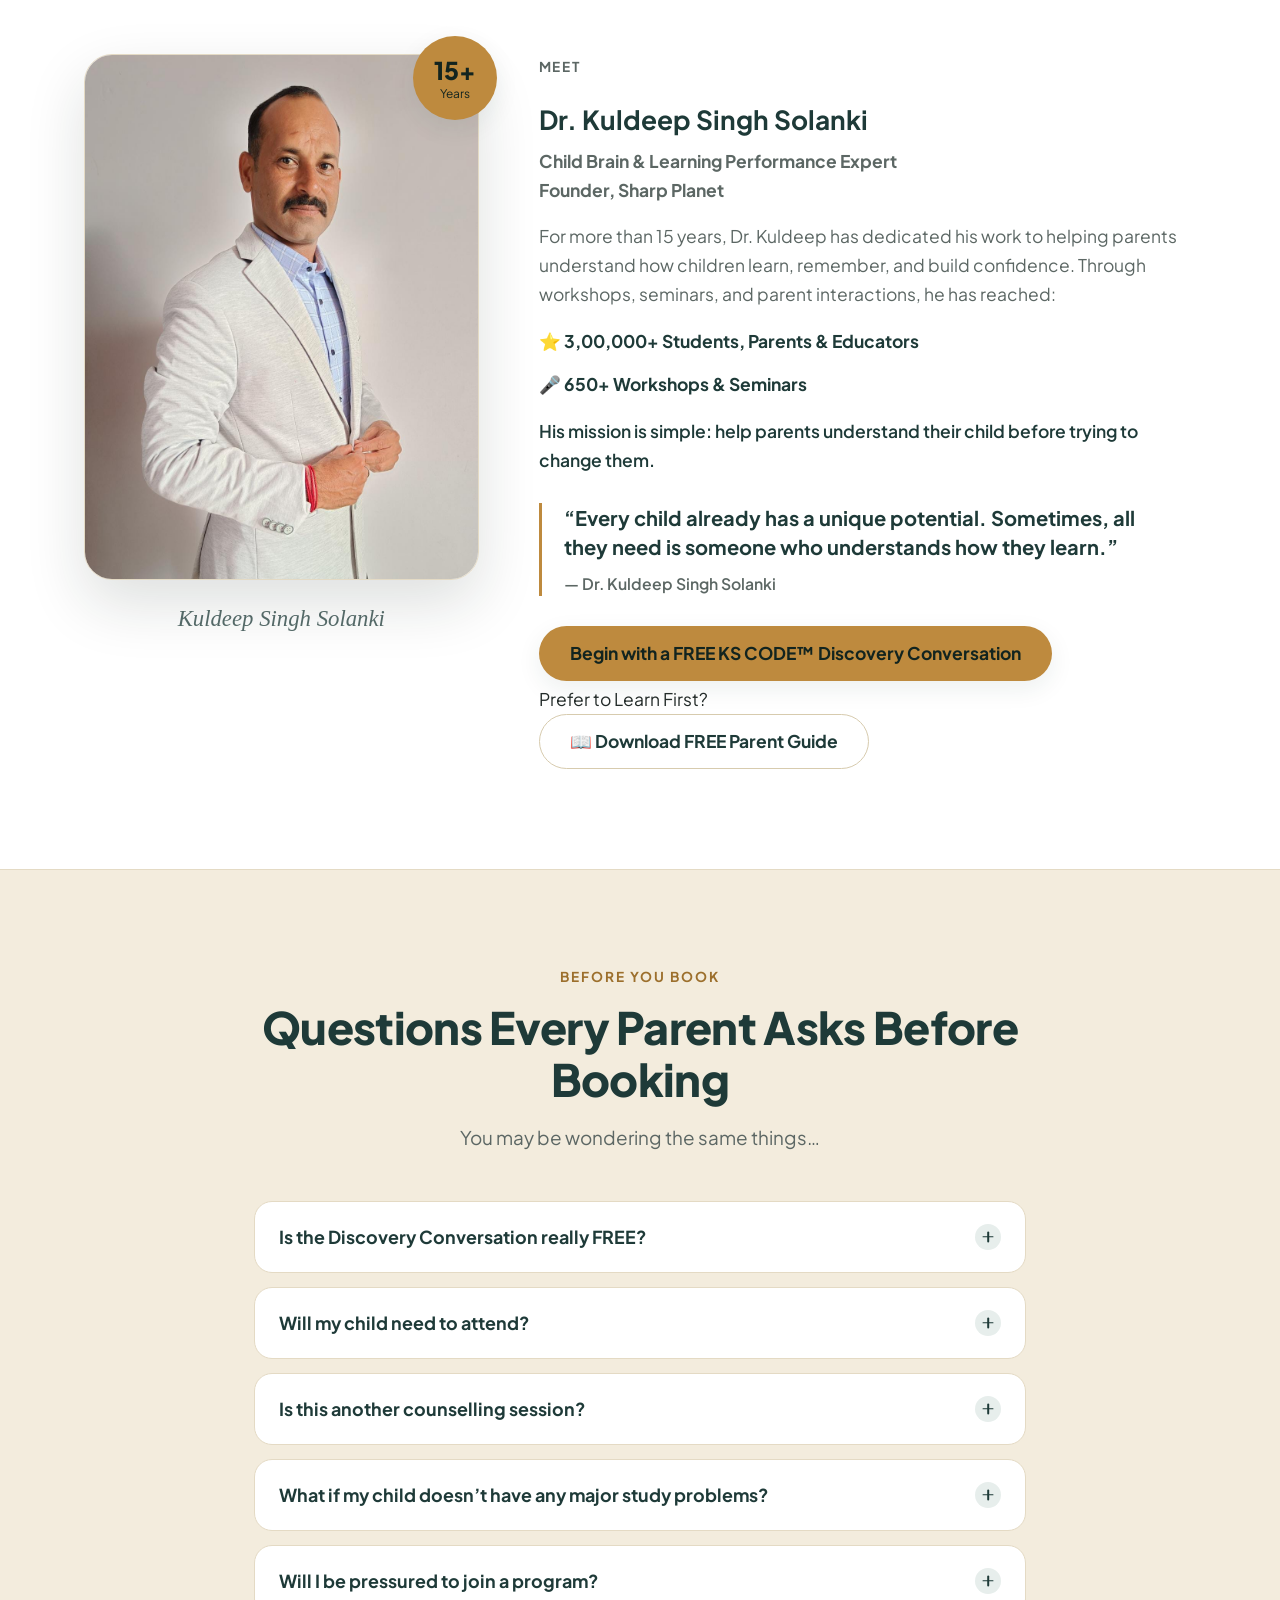
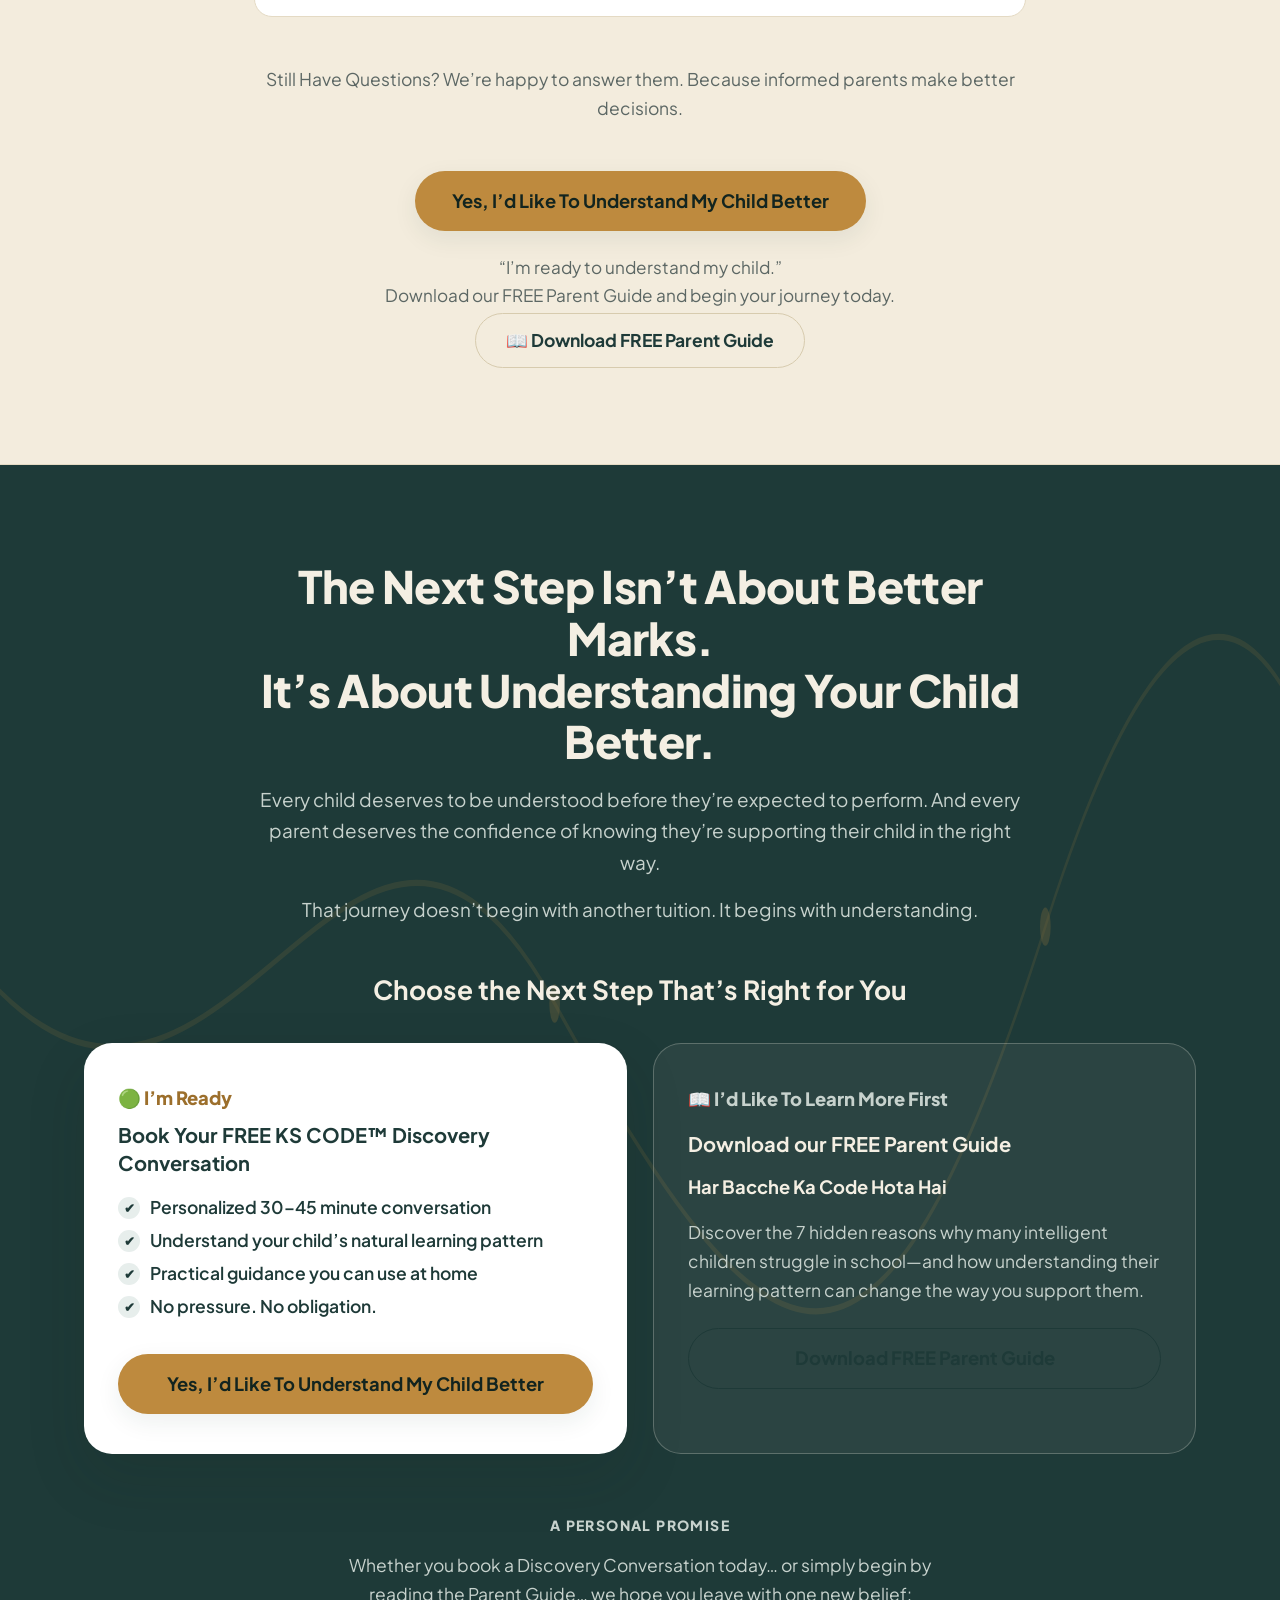
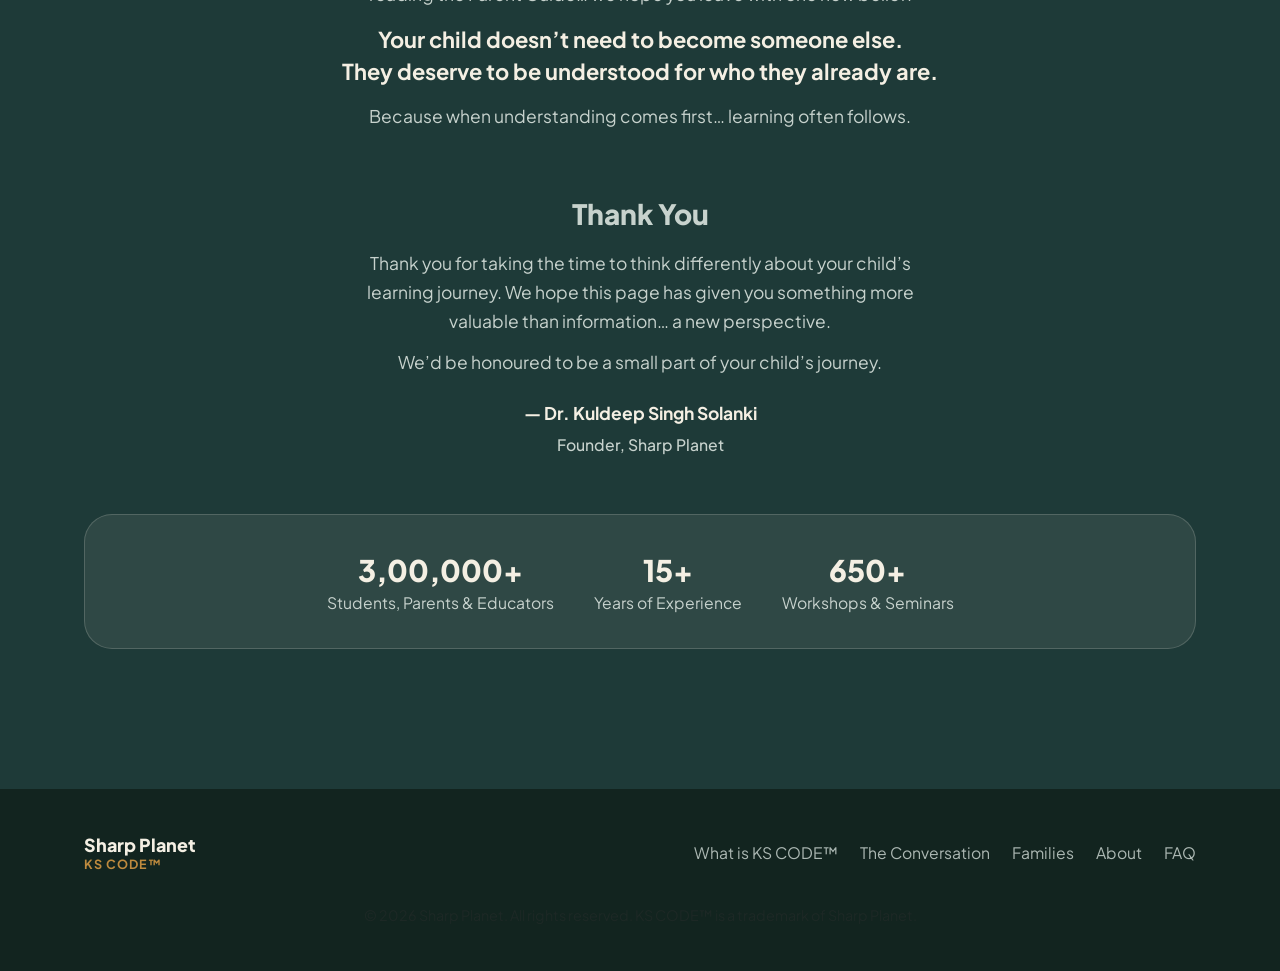
==== commit c5c87375: "Remove testimonials from index.html Removed multiple testimonial sections to streamline content." ====
--- a/index.html
+++ b/index.html
@@ -1527,32 +1527,6 @@
       </div>
 
       <div class="testimonial-grid reveal">
-        <figure class="testimonial-card reveal-stagger">
-          <span class="testimonial-emoji" aria-hidden="true">❤️</span>
-          <blockquote>
-            <p class="testimonial-title">&ldquo;I stopped forcing. I started understanding.&rdquo;</p>
-            <p>&ldquo;I always thought my son was careless. During the KS CODE&trade; Discovery Conversation, I realised he learned differently. The biggest change wasn&rsquo;t in him&hellip; it was in the way I started supporting him.&rdquo;</p>
-          </blockquote>
-          <figcaption>&mdash; Parent of a Class 7 Student</figcaption>
-        </figure>
-
-        <figure class="testimonial-card reveal-stagger">
-          <span class="testimonial-emoji" aria-hidden="true">🌟</span>
-          <blockquote>
-            <p class="testimonial-title">&ldquo;Our home became calmer.&rdquo;</p>
-            <p>&ldquo;Every evening used to end in arguments about homework. Today, we still remind our daughter to study&mdash;but the conversations are no longer stressful. We understand her much better now.&rdquo;</p>
-          </blockquote>
-          <figcaption>&mdash; Parent of a Class 9 Student</figcaption>
-        </figure>
-
-        <figure class="testimonial-card reveal-stagger">
-          <span class="testimonial-emoji" aria-hidden="true">📚</span>
-          <blockquote>
-            <p class="testimonial-title">&ldquo;Marks improved&hellip; but that wasn&rsquo;t the biggest win.&rdquo;</p>
-            <p>&ldquo;The biggest difference was seeing our child become more confident. For the first time, we felt we were guiding instead of constantly pushing.&rdquo;</p>
-          </blockquote>
-          <figcaption>&mdash; Parent of a Class 8 Student</figcaption>
-        </figure>
 
         <figure class="testimonial-card reveal-stagger">
           <span class="testimonial-emoji" aria-hidden="true">🎯</span>
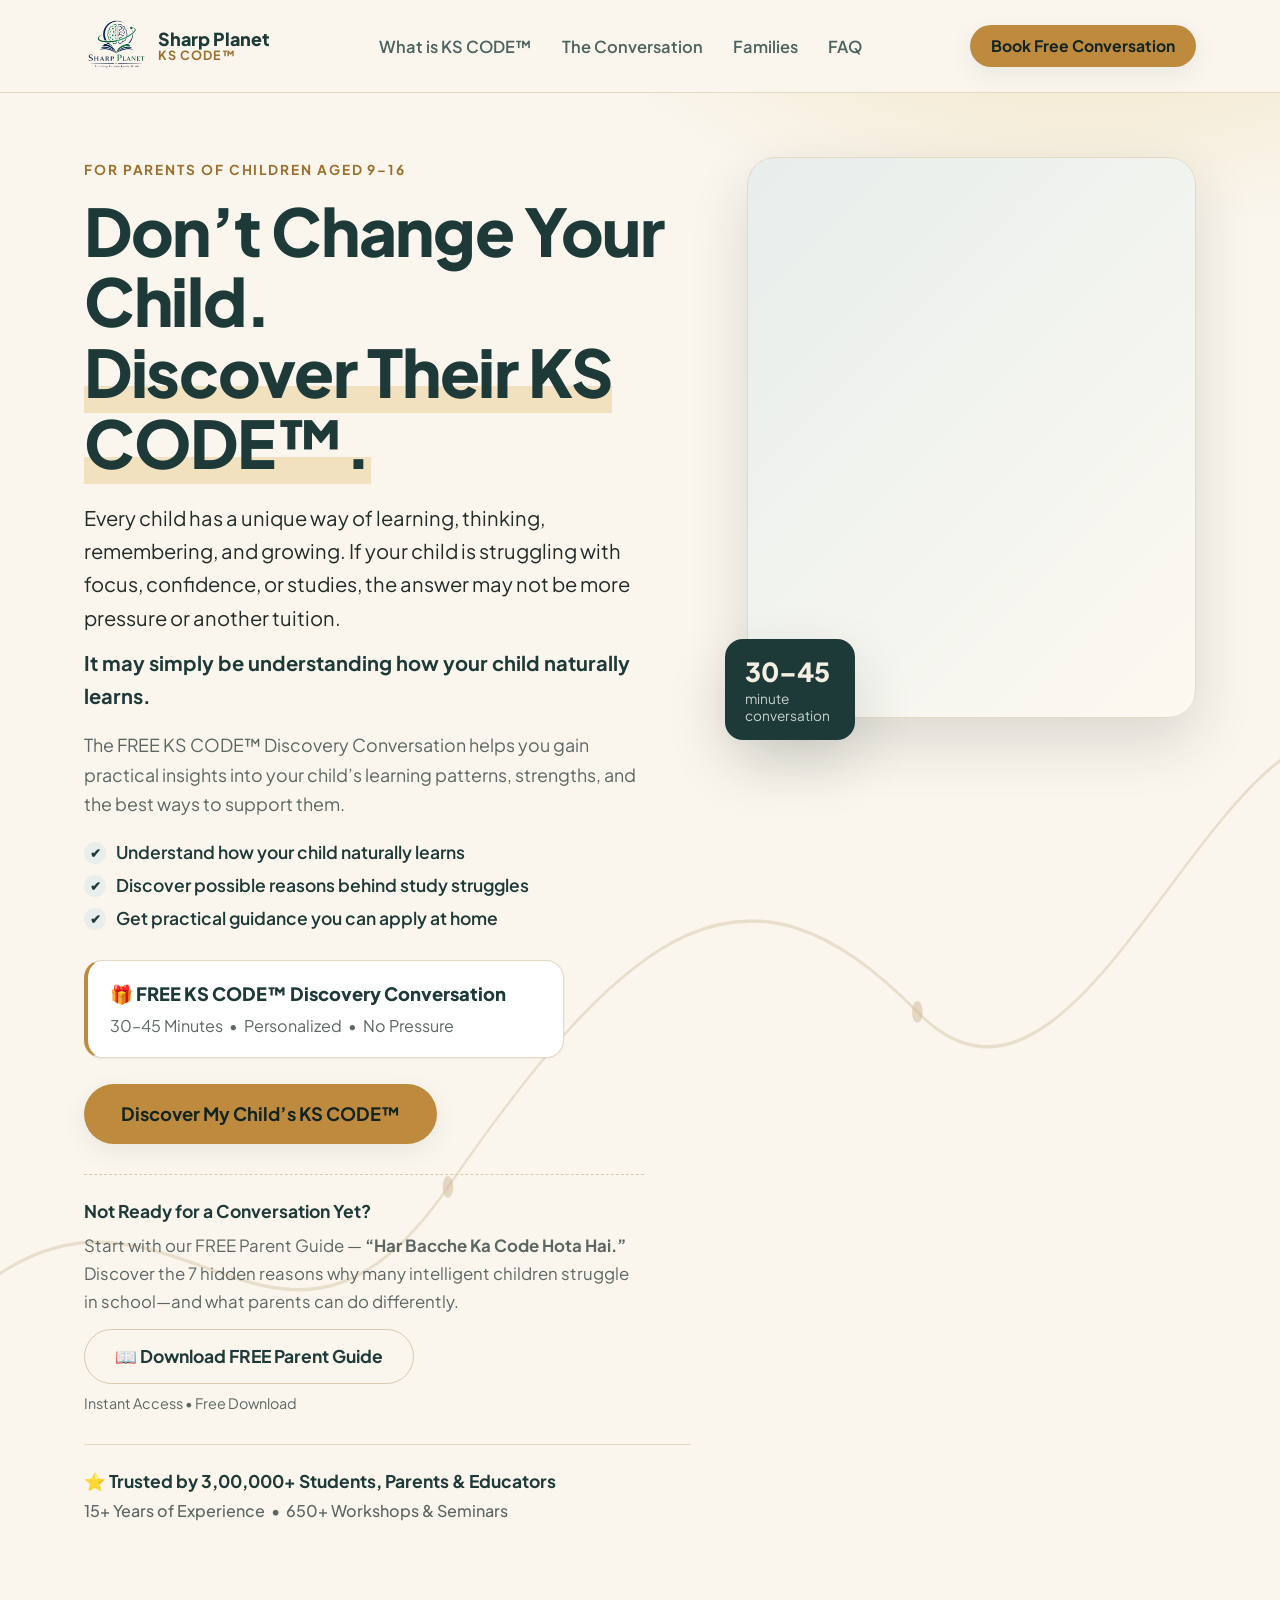
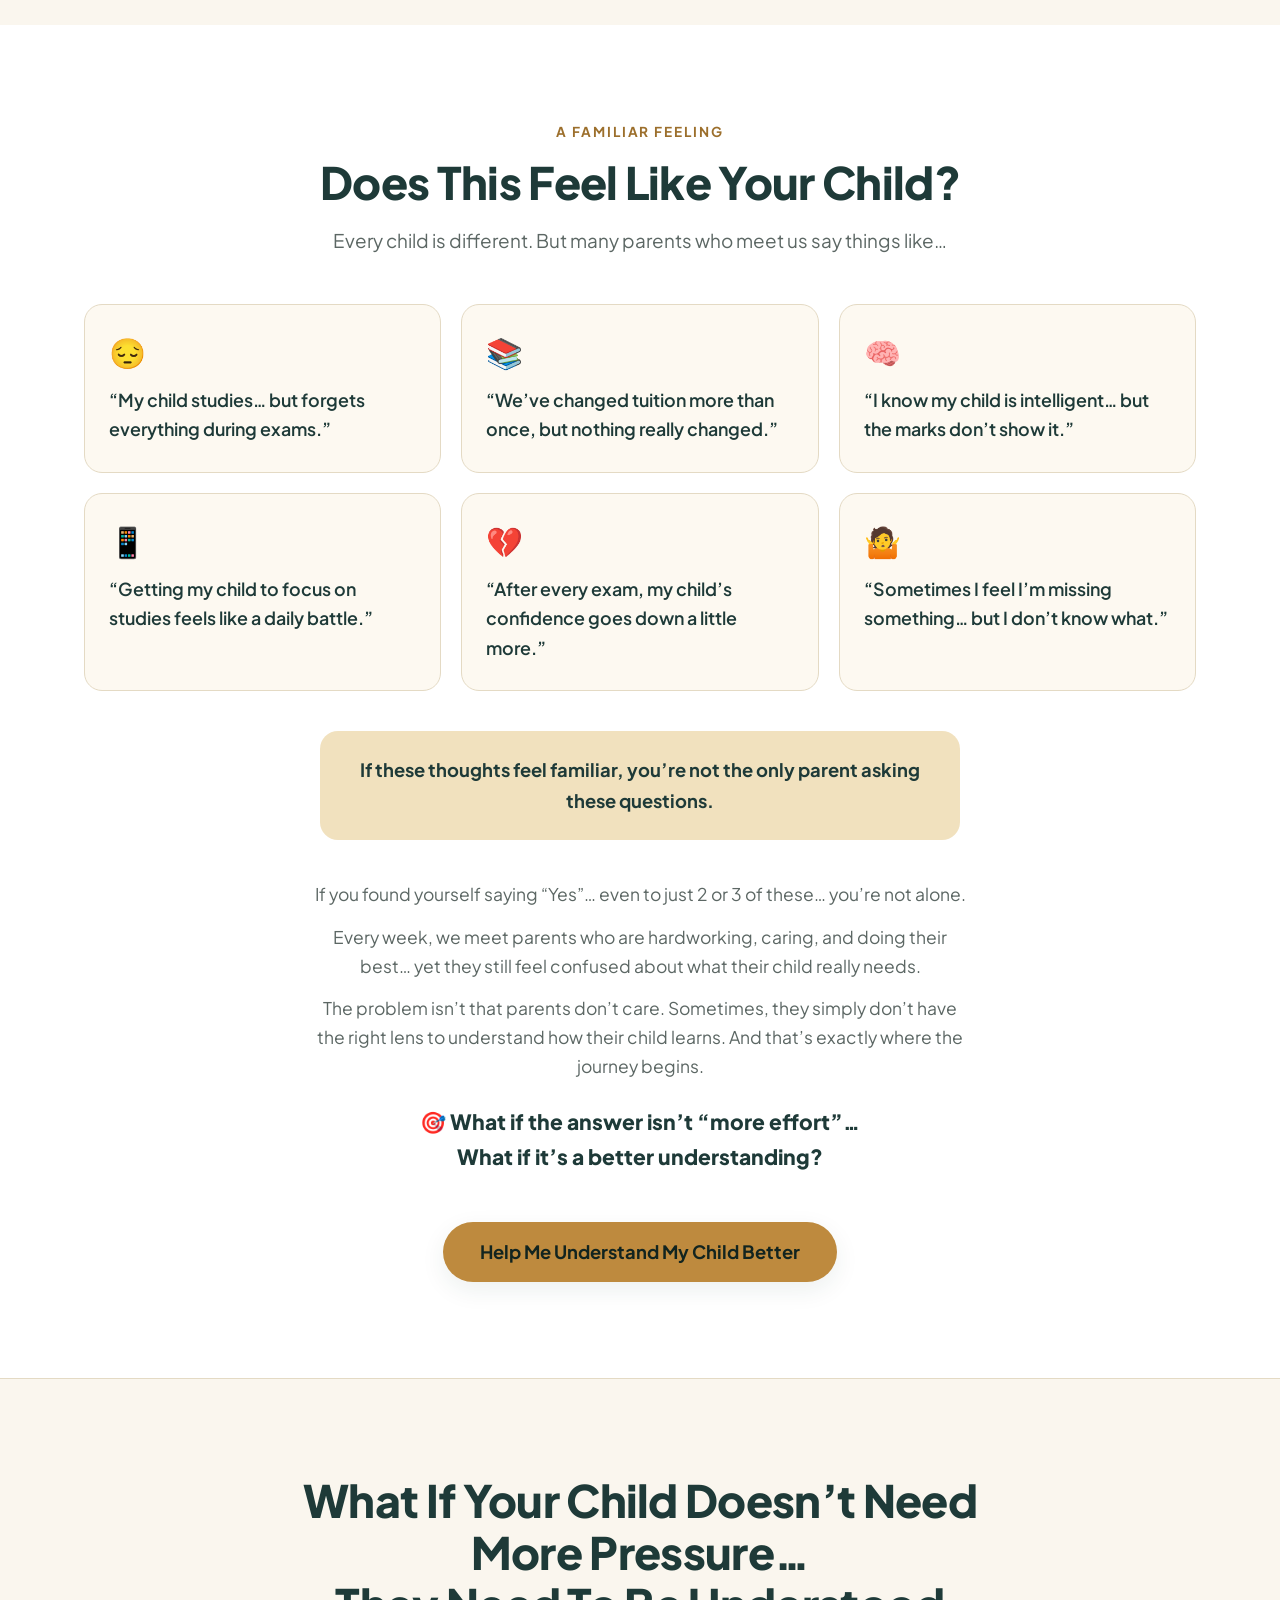
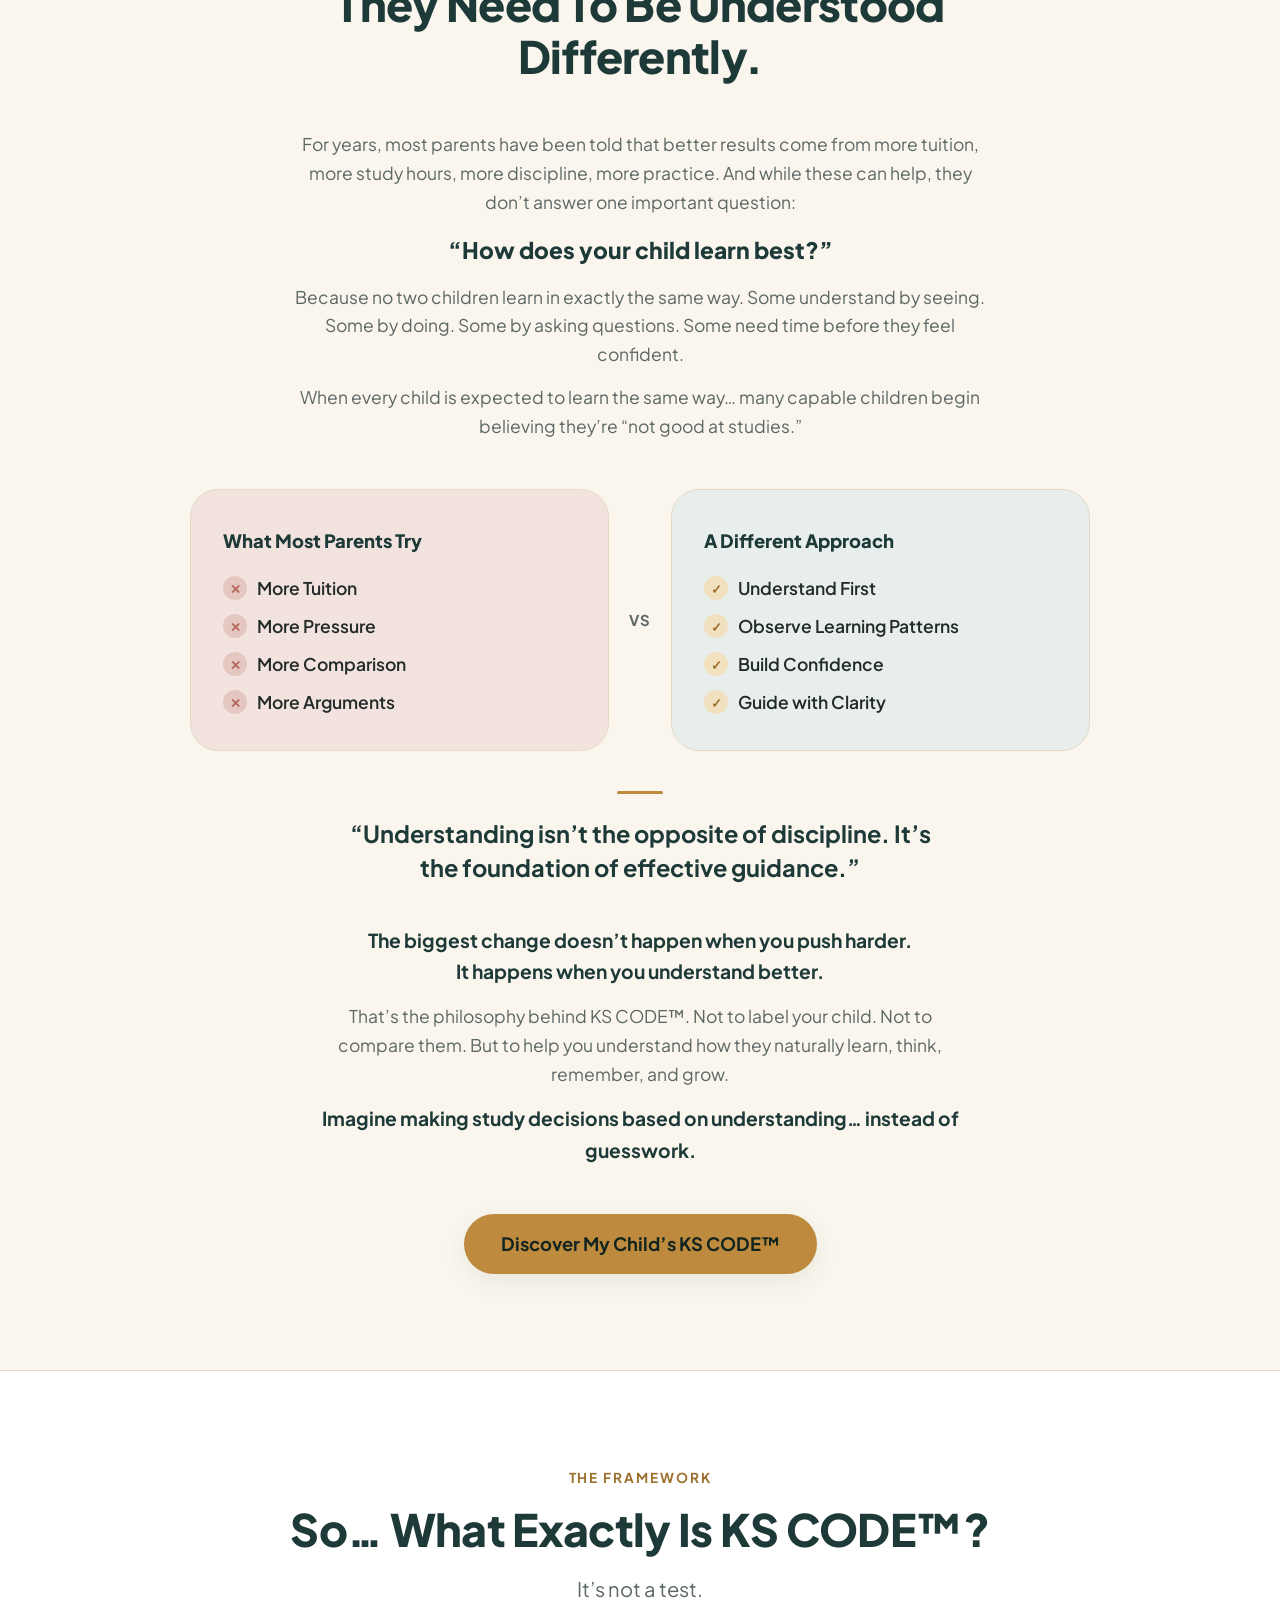
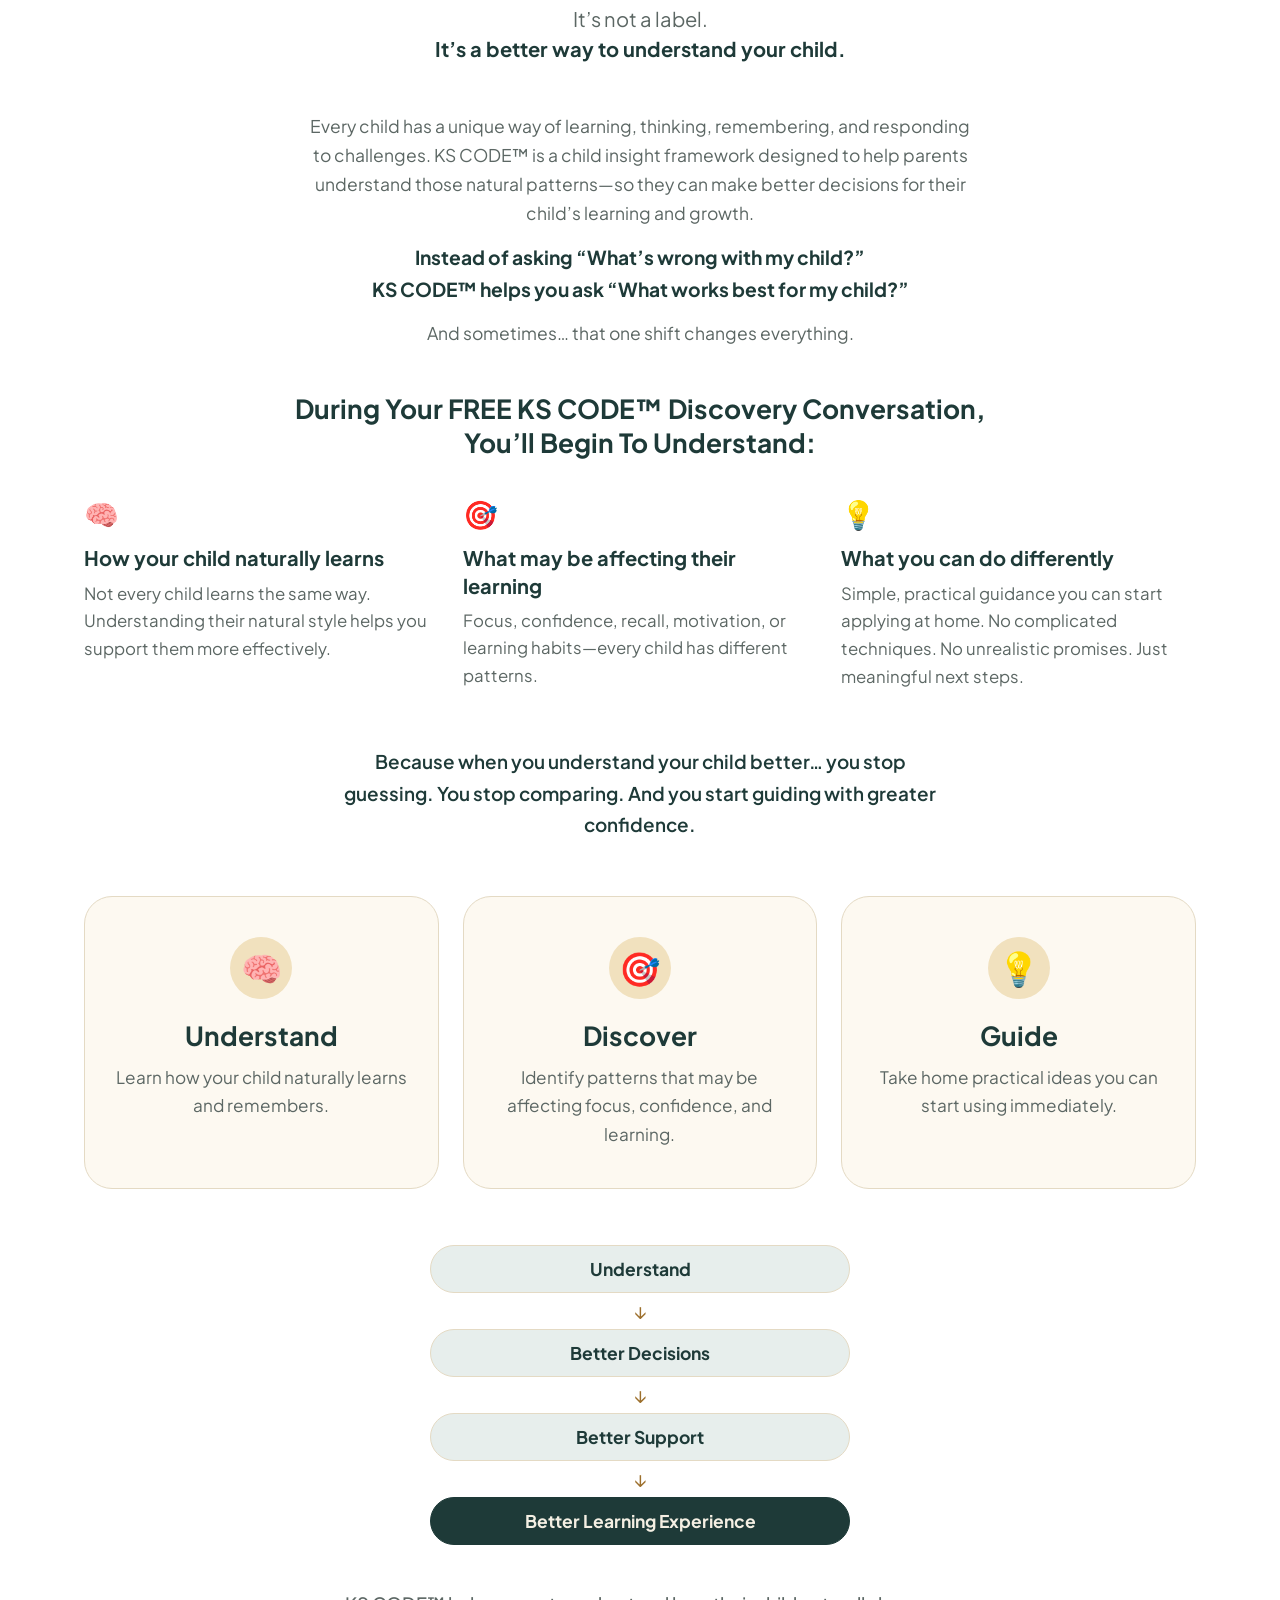
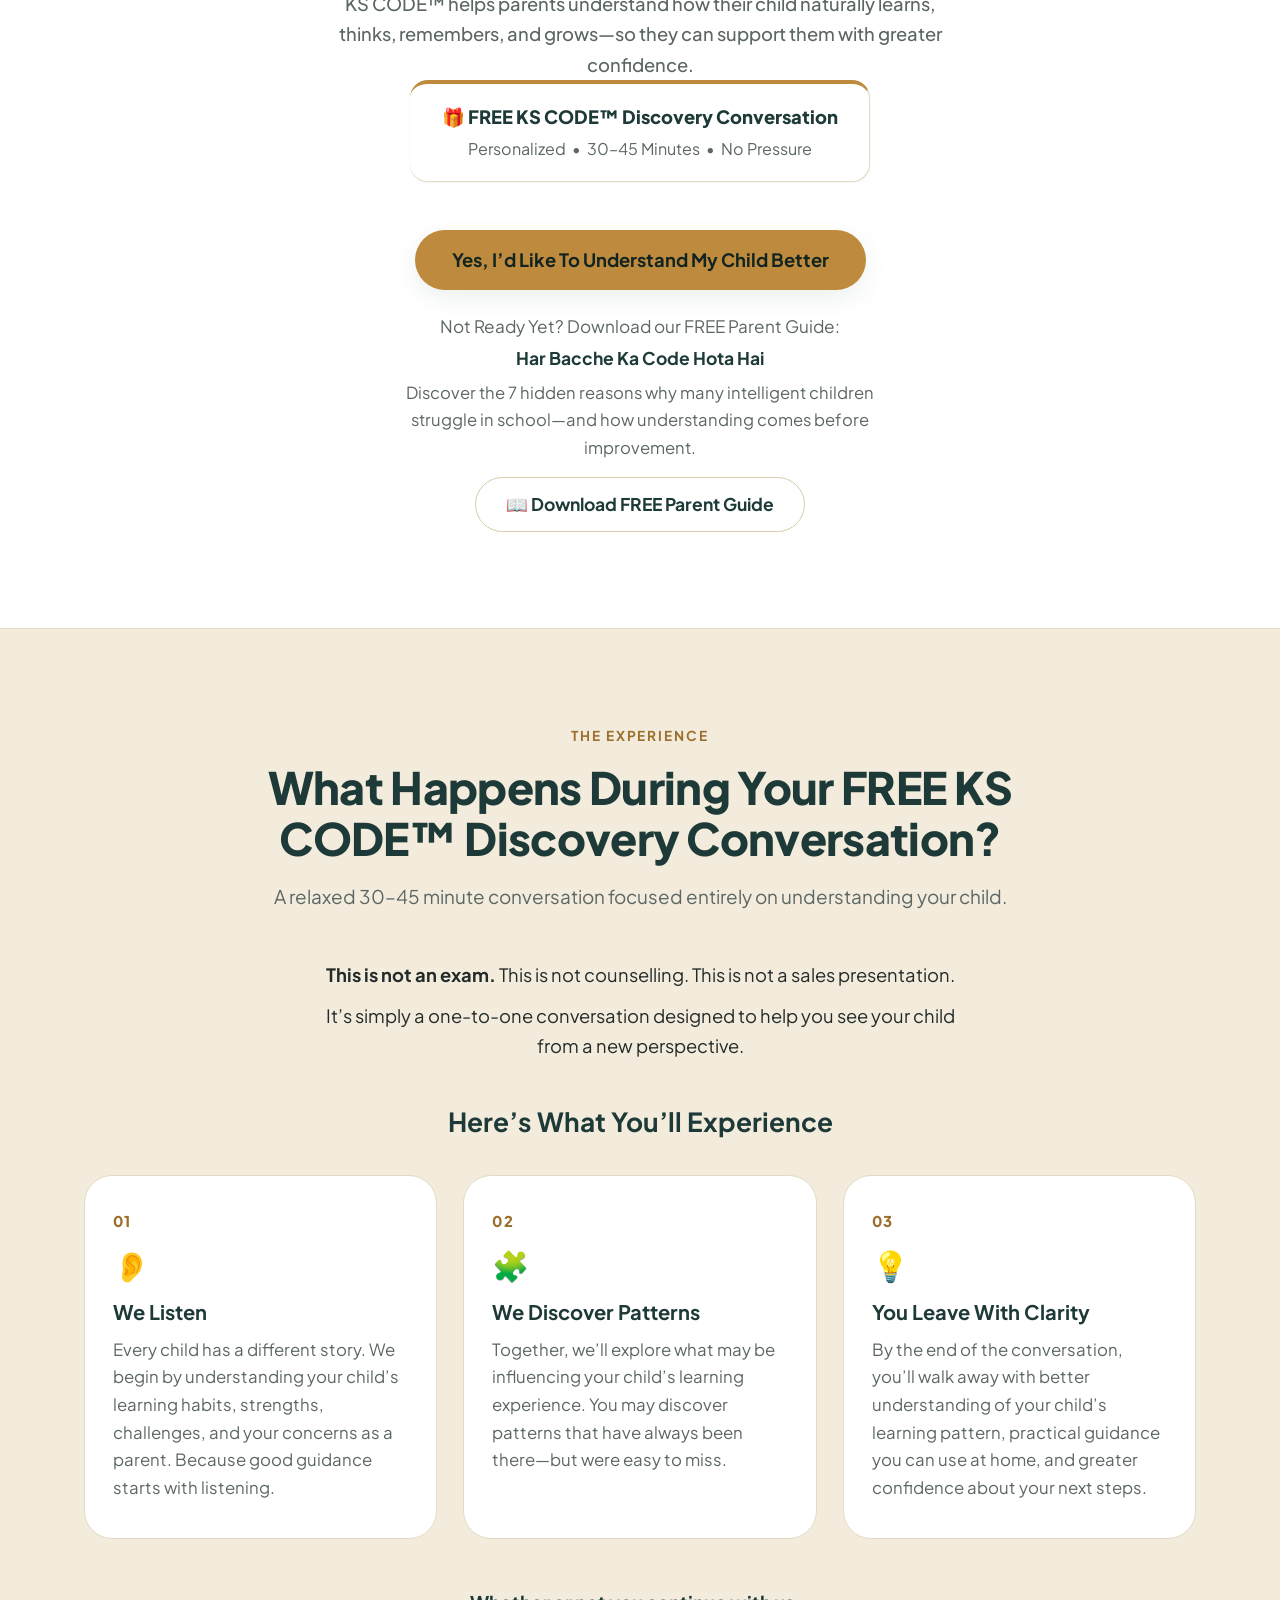
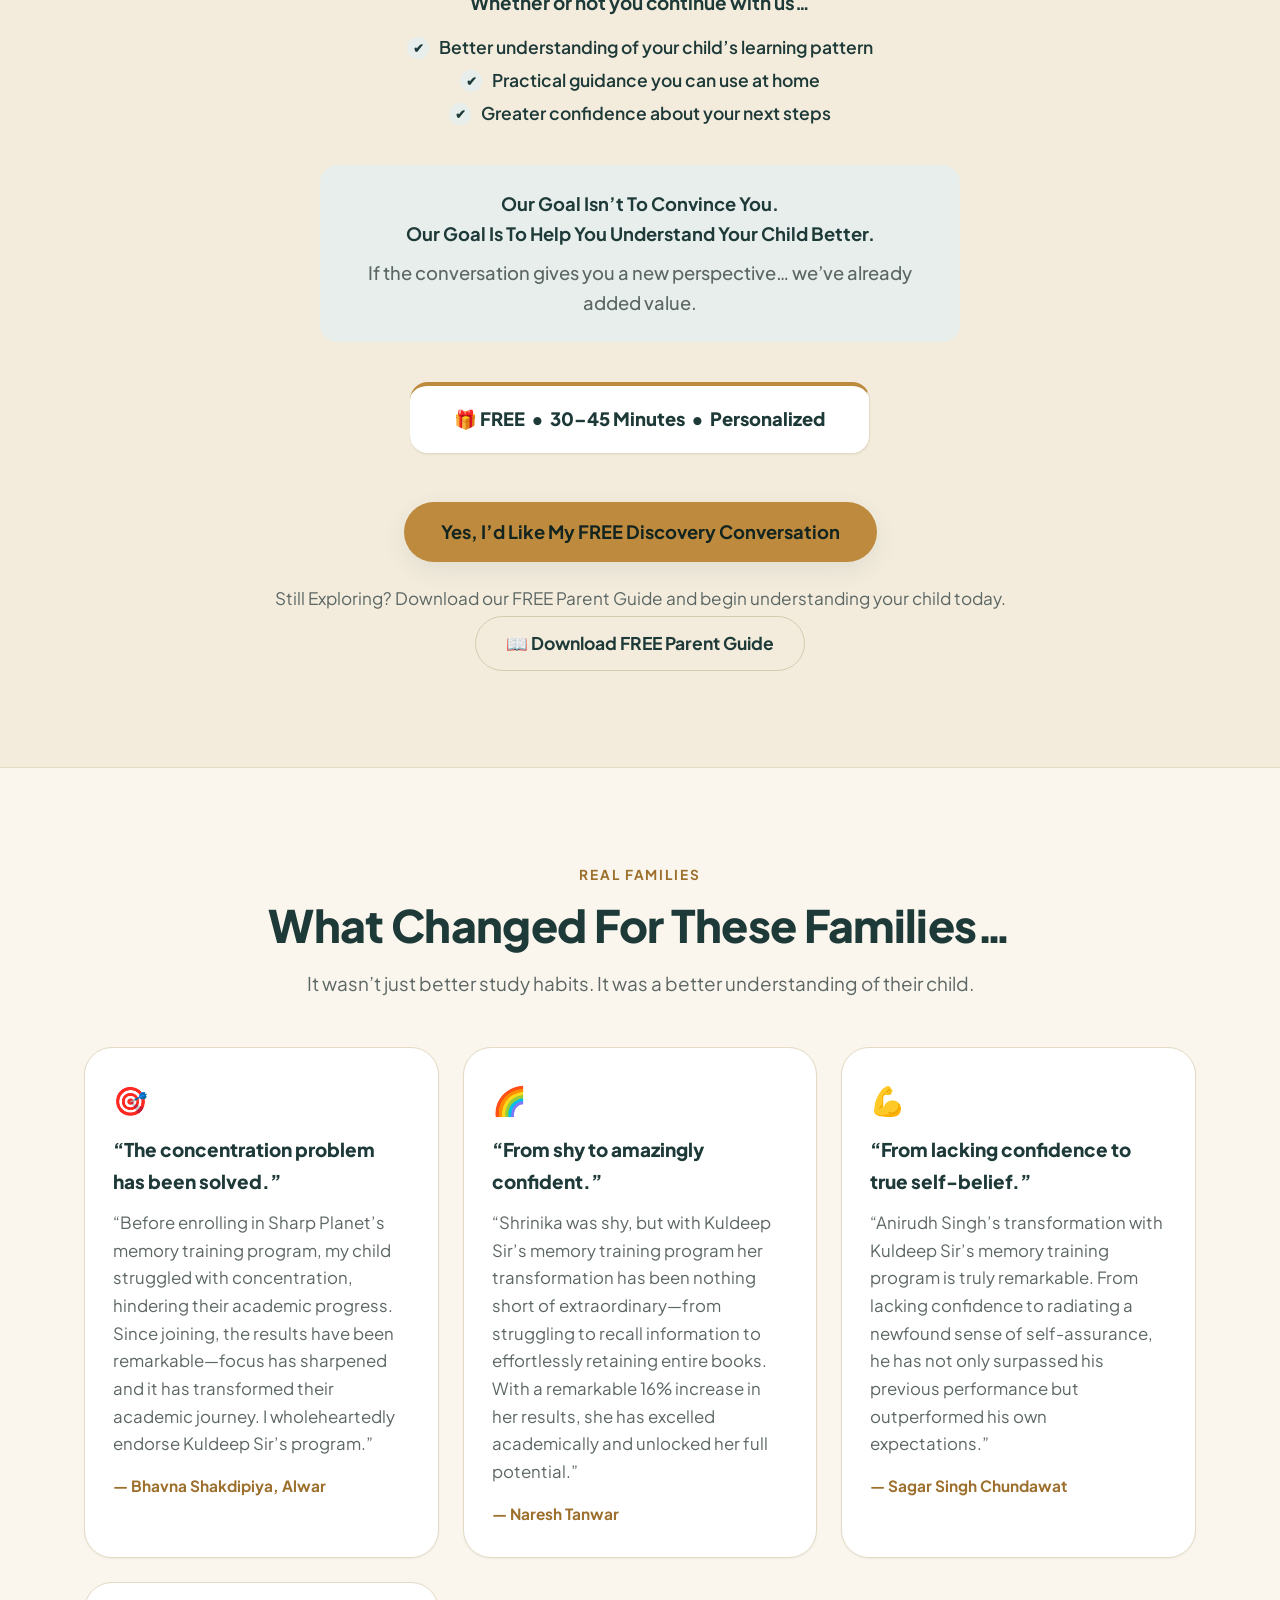
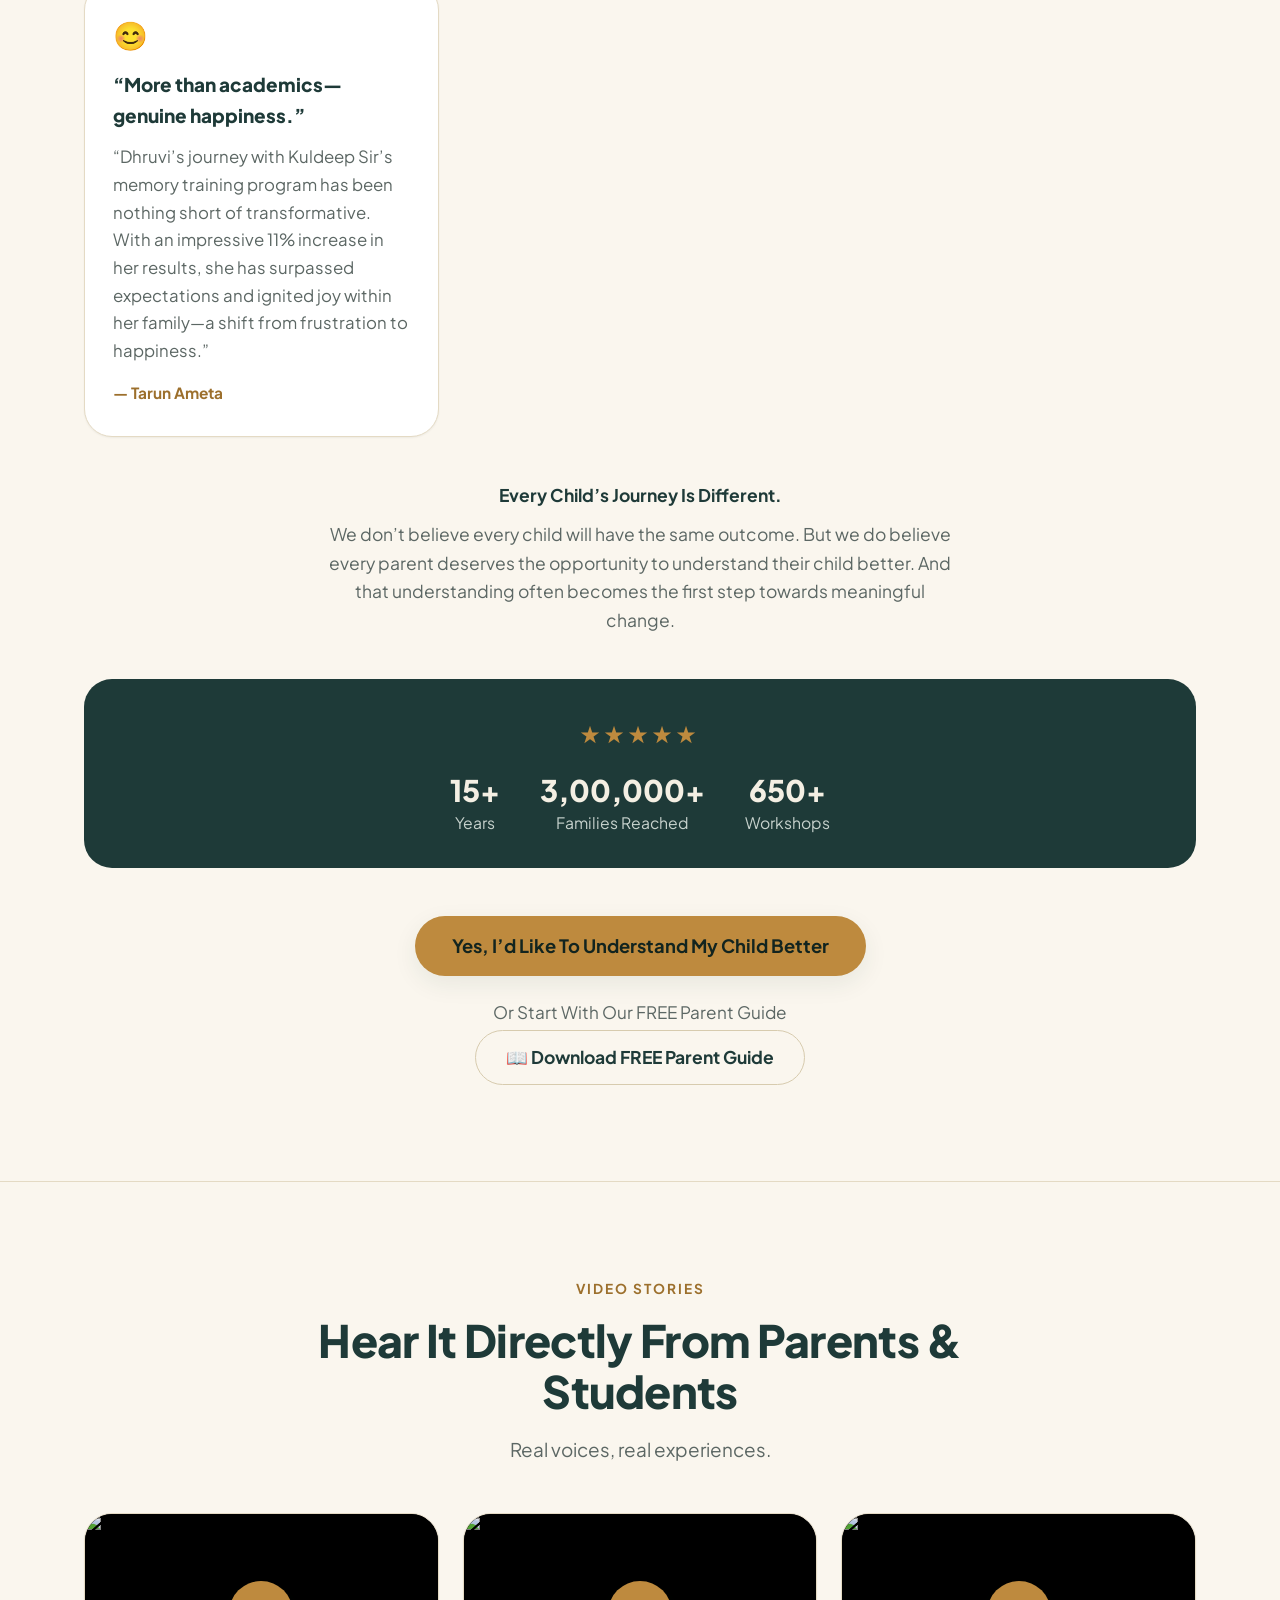
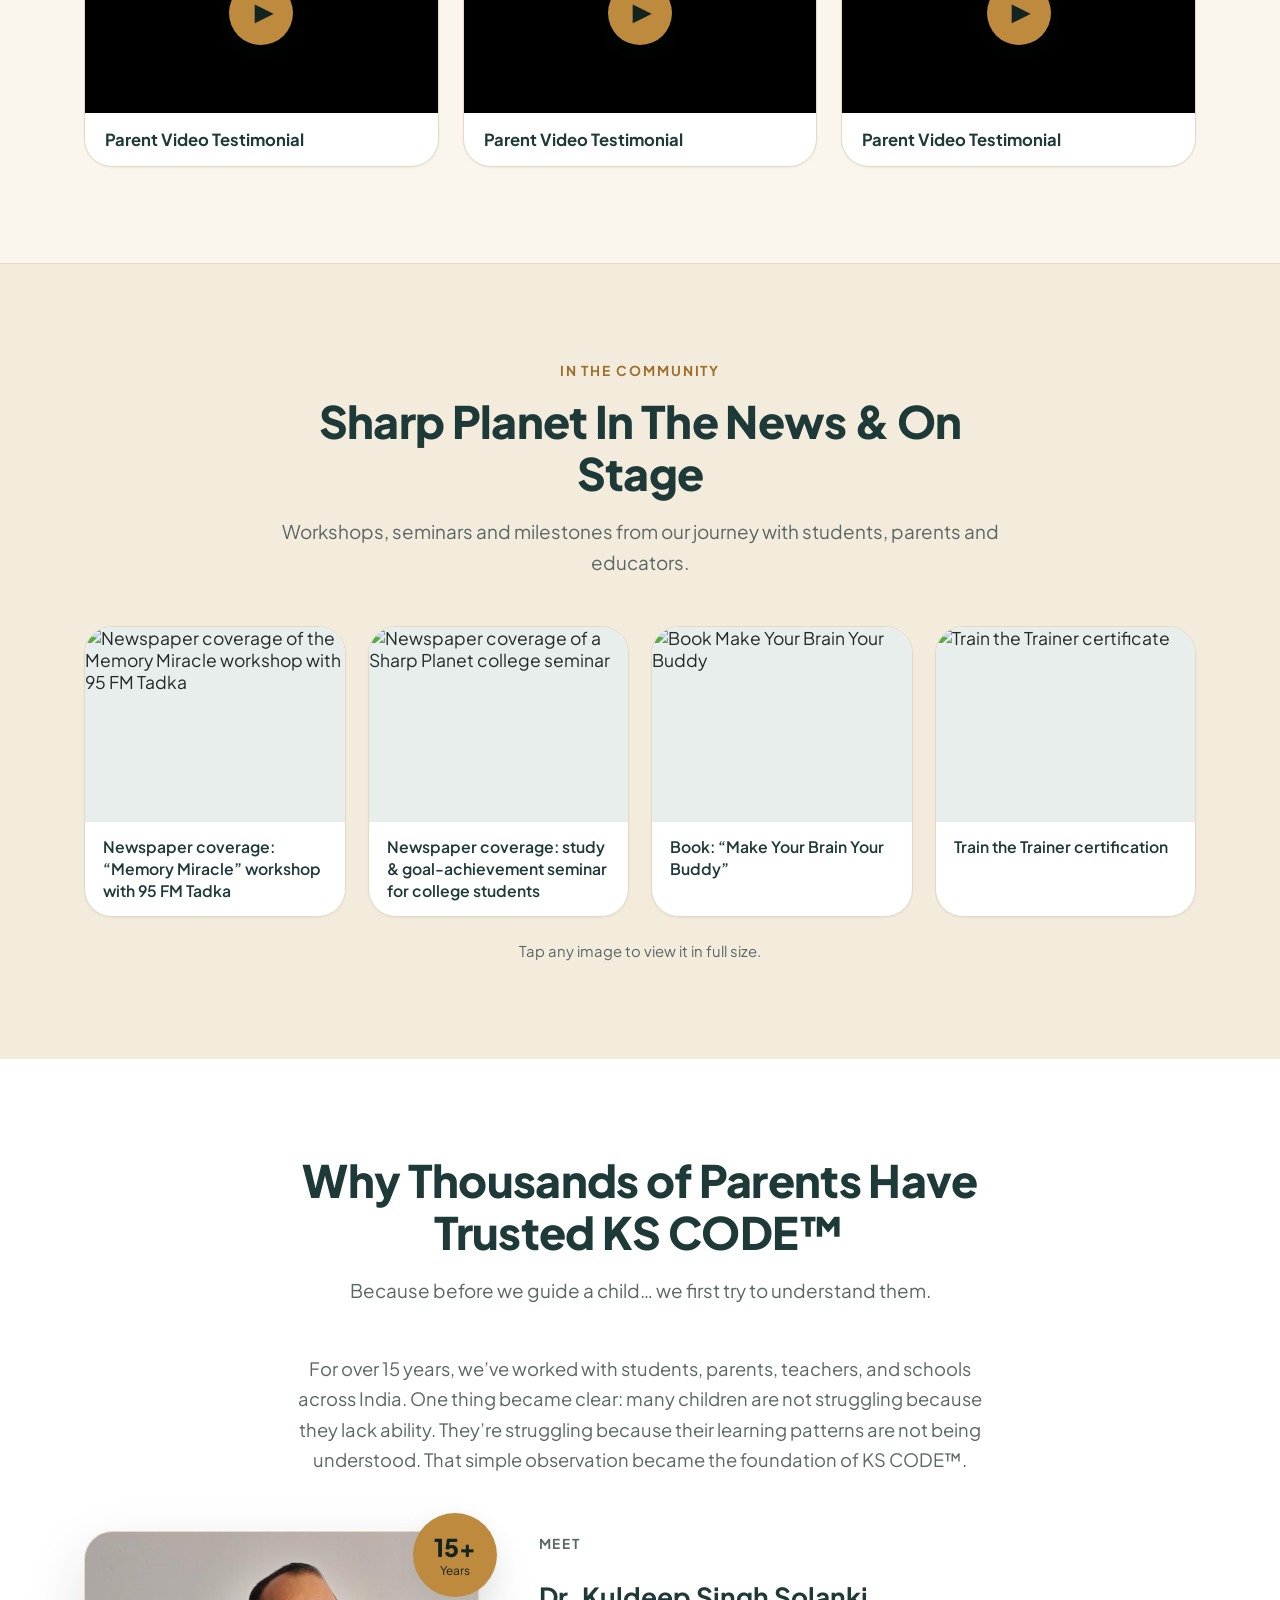
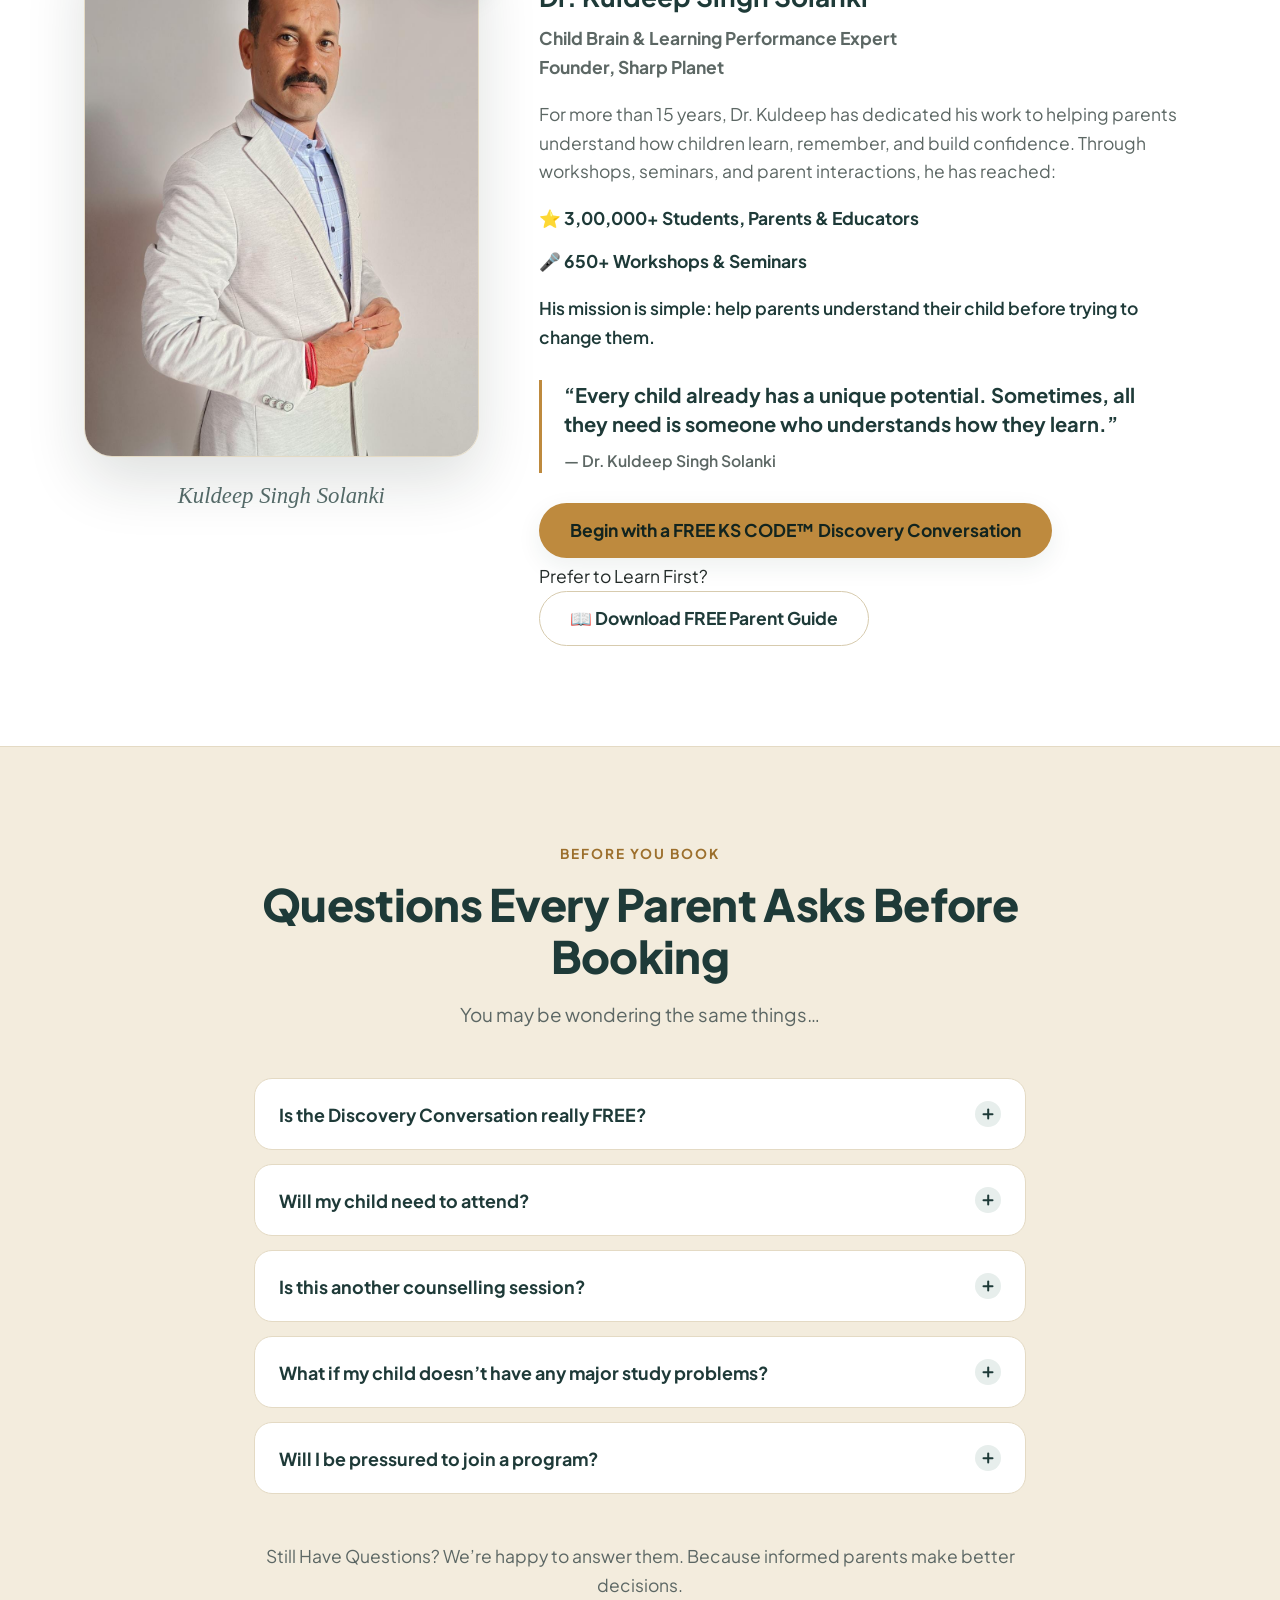
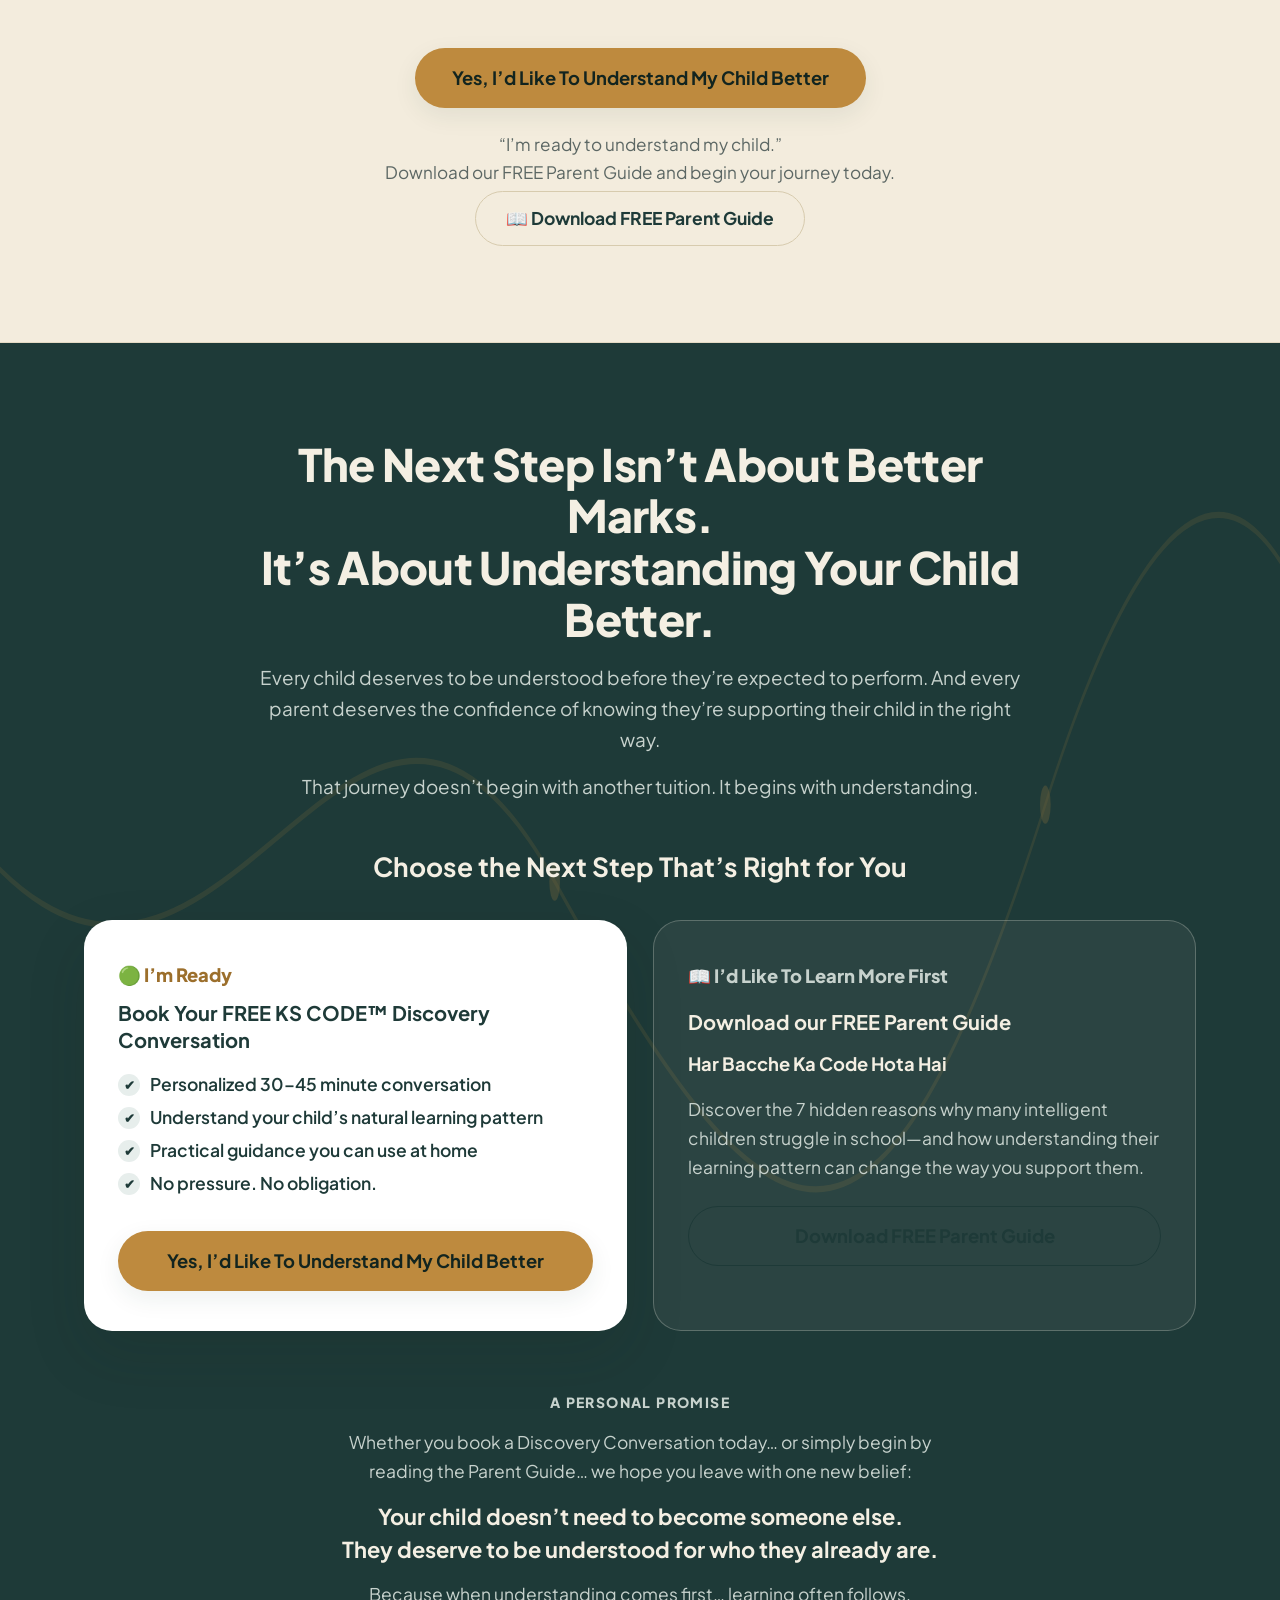
==== commit 6c26bfc0: "Update index.html" ====
--- a/index.html
+++ b/index.html
@@ -1586,7 +1586,111 @@
       </div>
     </div>
   </section>
-
+<!-- ============ VIDEO TESTIMONIALS + MEDIA GALLERY (one-paste block) ============ -->
+<style>
+.video-section{ border-top: 1px solid var(--color-border); }
+.video-grid{ display: grid; grid-template-columns: repeat(auto-fit, minmax(270px, 1fr)); gap: 24px; }
+.video-card{ background: var(--color-surface); border: 1px solid var(--color-border); border-radius: var(--radius-lg); overflow: hidden; box-shadow: var(--shadow-sm); transition: transform .3s var(--ease), box-shadow .3s var(--ease); }
+.video-card:hover{ transform: translateY(-5px); box-shadow: var(--shadow-md); }
+.video-frame{ position: relative; aspect-ratio: 16 / 9; background: #000; }
+.video-frame iframe{ position: absolute; inset: 0; width: 100%; height: 100%; border: 0; }
+.video-thumb{ position: absolute; inset: 0; width: 100%; height: 100%; padding: 0; border: 0; cursor: pointer; background: #000; }
+.video-thumb img{ width: 100%; height: 100%; object-fit: cover; opacity: .92; }
+.video-play{ position: absolute; inset: 0; margin: auto; width: 64px; height: 64px; border-radius: 50%; background: var(--color-accent); color: var(--color-primary-dark); display: flex; align-items: center; justify-content: center; font-size: 1.4rem; padding-left: 4px; box-shadow: var(--shadow-md); transition: transform .25s var(--ease); }
+.video-thumb:hover .video-play{ transform: scale(1.1); }
+.video-caption{ padding: 16px 20px; font-weight: 700; font-size: .95rem; color: var(--color-primary); }
+.gallery-section{ background: var(--color-bg-alt); }
+.gallery-grid{ display: grid; grid-template-columns: repeat(auto-fit, minmax(240px, 1fr)); gap: 22px; }
+.gallery-item{ background: var(--color-surface); border: 1px solid var(--color-border); border-radius: var(--radius-lg); overflow: hidden; box-shadow: var(--shadow-sm); transition: transform .3s var(--ease), box-shadow .3s var(--ease); }
+.gallery-item:hover{ transform: translateY(-5px); box-shadow: var(--shadow-md); }
+.gallery-item a{ display: block; aspect-ratio: 4 / 3; overflow: hidden; background: var(--color-primary-tint); }
+.gallery-item img{ width: 100%; height: 100%; object-fit: cover; }
+.gallery-item figcaption{ padding: 14px 18px; font-size: .9rem; font-weight: 600; color: var(--color-primary); line-height: 1.4; }
+.gallery-note{ text-align: center; margin-top: 22px; font-size: .85rem; color: var(--color-muted); }
+</style>
+
+<section class="section video-section" id="video-testimonials">
+  <div class="container">
+    <div class="section-head reveal">
+      <p class="eyebrow eyebrow-center">Video Stories</p>
+      <h2>Hear It Directly From Parents &amp; Students</h2>
+      <p class="section-sub">Real voices, real experiences.</p>
+    </div>
+    <div class="video-grid reveal">
+      <figure class="video-card">
+        <div class="video-frame">
+          <button type="button" class="video-thumb" data-video="xm88qKNw_qk" data-title="Video testimonial 1" aria-label="Play video testimonial 1">
+            <img src="https://i.ytimg.com/vi/xm88qKNw_qk/hqdefault.jpg" alt="Video testimonial 1" loading="lazy">
+            <span class="video-play" aria-hidden="true">▶</span>
+          </button>
+        </div>
+        <figcaption class="video-caption">Parent Video Testimonial</figcaption>
+      </figure>
+      <figure class="video-card">
+        <div class="video-frame">
+          <button type="button" class="video-thumb" data-video="OPBFOdNPbUM" data-title="Video testimonial 2" aria-label="Play video testimonial 2">
+            <img src="https://i.ytimg.com/vi/OPBFOdNPbUM/hqdefault.jpg" alt="Video testimonial 2" loading="lazy">
+            <span class="video-play" aria-hidden="true">▶</span>
+          </button>
+        </div>
+        <figcaption class="video-caption">Parent Video Testimonial</figcaption>
+      </figure>
+      <figure class="video-card">
+        <div class="video-frame">
+          <button type="button" class="video-thumb" data-video="qCQ8F3QkdFY" data-title="Video testimonial 3" aria-label="Play video testimonial 3">
+            <img src="https://i.ytimg.com/vi/qCQ8F3QkdFY/hqdefault.jpg" alt="Video testimonial 3" loading="lazy">
+            <span class="video-play" aria-hidden="true">▶</span>
+          </button>
+        </div>
+        <figcaption class="video-caption">Parent Video Testimonial</figcaption>
+      </figure>
+    </div>
+  </div>
+</section>
+
+<section class="section gallery-section" id="media">
+  <div class="container">
+    <div class="section-head reveal">
+      <p class="eyebrow eyebrow-center">In The Community</p>
+      <h2>Sharp Planet In The News &amp; On Stage</h2>
+      <p class="section-sub">Workshops, seminars and milestones from our journey with students, parents and educators.</p>
+    </div>
+    <div class="gallery-grid reveal">
+      <figure class="gallery-item">
+        <a href="assets/press-radio-workshop.jpeg" target="_blank" rel="noopener"><img src="assets/press-radio-workshop.jpeg" alt="Newspaper coverage of the Memory Miracle workshop with 95 FM Tadka" style="object-position: top;" loading="lazy"></a>
+        <figcaption>Newspaper coverage: &ldquo;Memory Miracle&rdquo; workshop with 95 FM Tadka</figcaption>
+      </figure>
+      <figure class="gallery-item">
+        <a href="assets/press-college-seminar.jpeg" target="_blank" rel="noopener"><img src="assets/press-college-seminar.jpeg" alt="Newspaper coverage of a Sharp Planet college seminar" loading="lazy"></a>
+        <figcaption>Newspaper coverage: study &amp; goal-achievement seminar for college students</figcaption>
+      </figure>
+      <figure class="gallery-item">
+        <a href="assets/book-make-your-brain-your-buddy.jpeg" target="_blank" rel="noopener"><img src="assets/book-make-your-brain-your-buddy.jpeg" alt="Book Make Your Brain Your Buddy" style="object-position: center 40%;" loading="lazy"></a>
+        <figcaption>Book: &ldquo;Make Your Brain Your Buddy&rdquo;</figcaption>
+      </figure>
+      <figure class="gallery-item">
+        <a href="assets/certificate-train-the-trainer.jpeg" target="_blank" rel="noopener"><img src="assets/certificate-train-the-trainer.jpeg" alt="Train the Trainer certificate" loading="lazy"></a>
+        <figcaption>Train the Trainer certification</figcaption>
+      </figure>
+    </div>
+    <p class="gallery-note">Tap any image to view it in full size.</p>
+  </div>
+</section>
+
+<script>
+document.querySelectorAll(".video-thumb").forEach(function (btn) {
+  btn.addEventListener("click", function () {
+    var f = document.createElement("iframe");
+    f.src = "https://www.youtube-nocookie.com/embed/" + btn.getAttribute("data-video") + "?autoplay=1&rel=0";
+    f.title = btn.getAttribute("data-title") || "Video testimonial";
+    f.allow = "autoplay; encrypted-media; picture-in-picture; fullscreen";
+    f.setAttribute("allowfullscreen", "");
+    btn.parentNode.replaceChild(f, btn);
+  });
+});
+</script>
+<!-- ============ END ONE-PASTE BLOCK ============ -->
+   
   <!-- ============ SECTION 7: DR. KULDEEP SINGH SOLANKI ============ -->
   <section class="section about" id="about">
     <div class="container">
